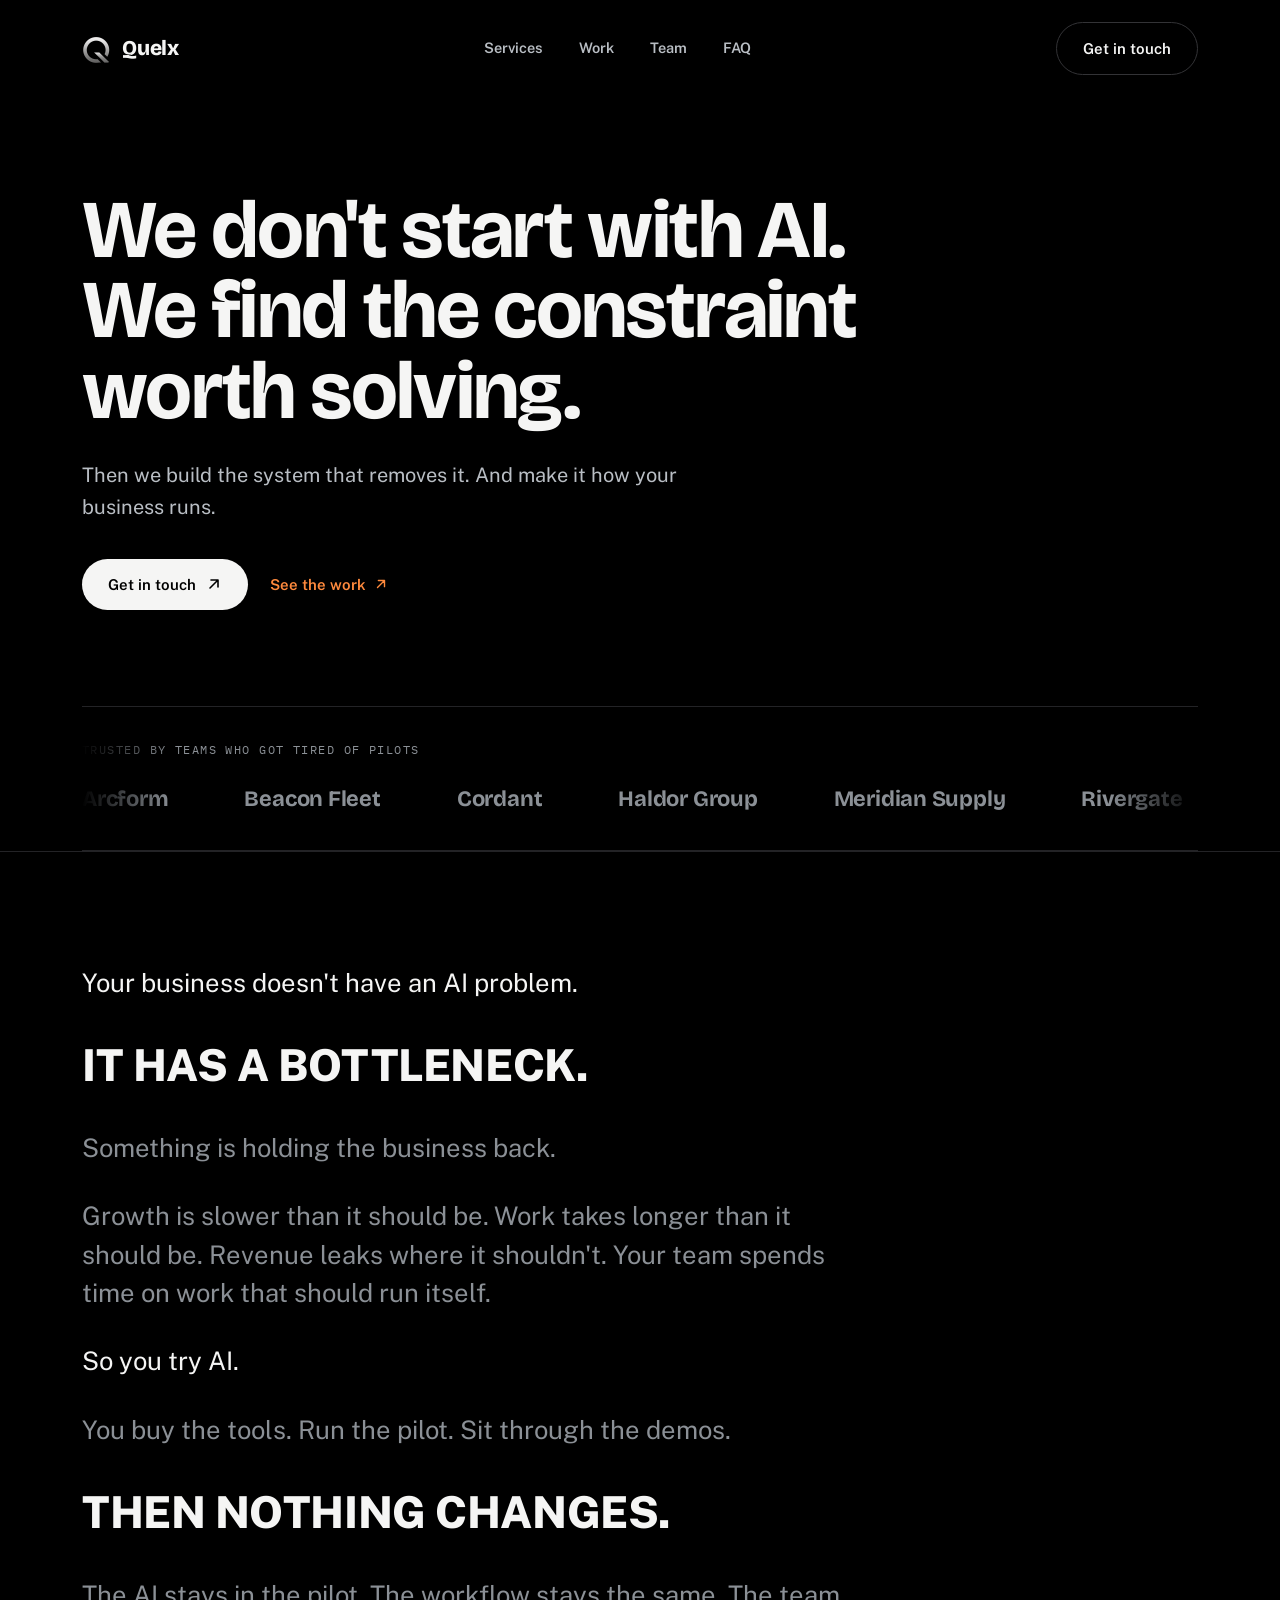
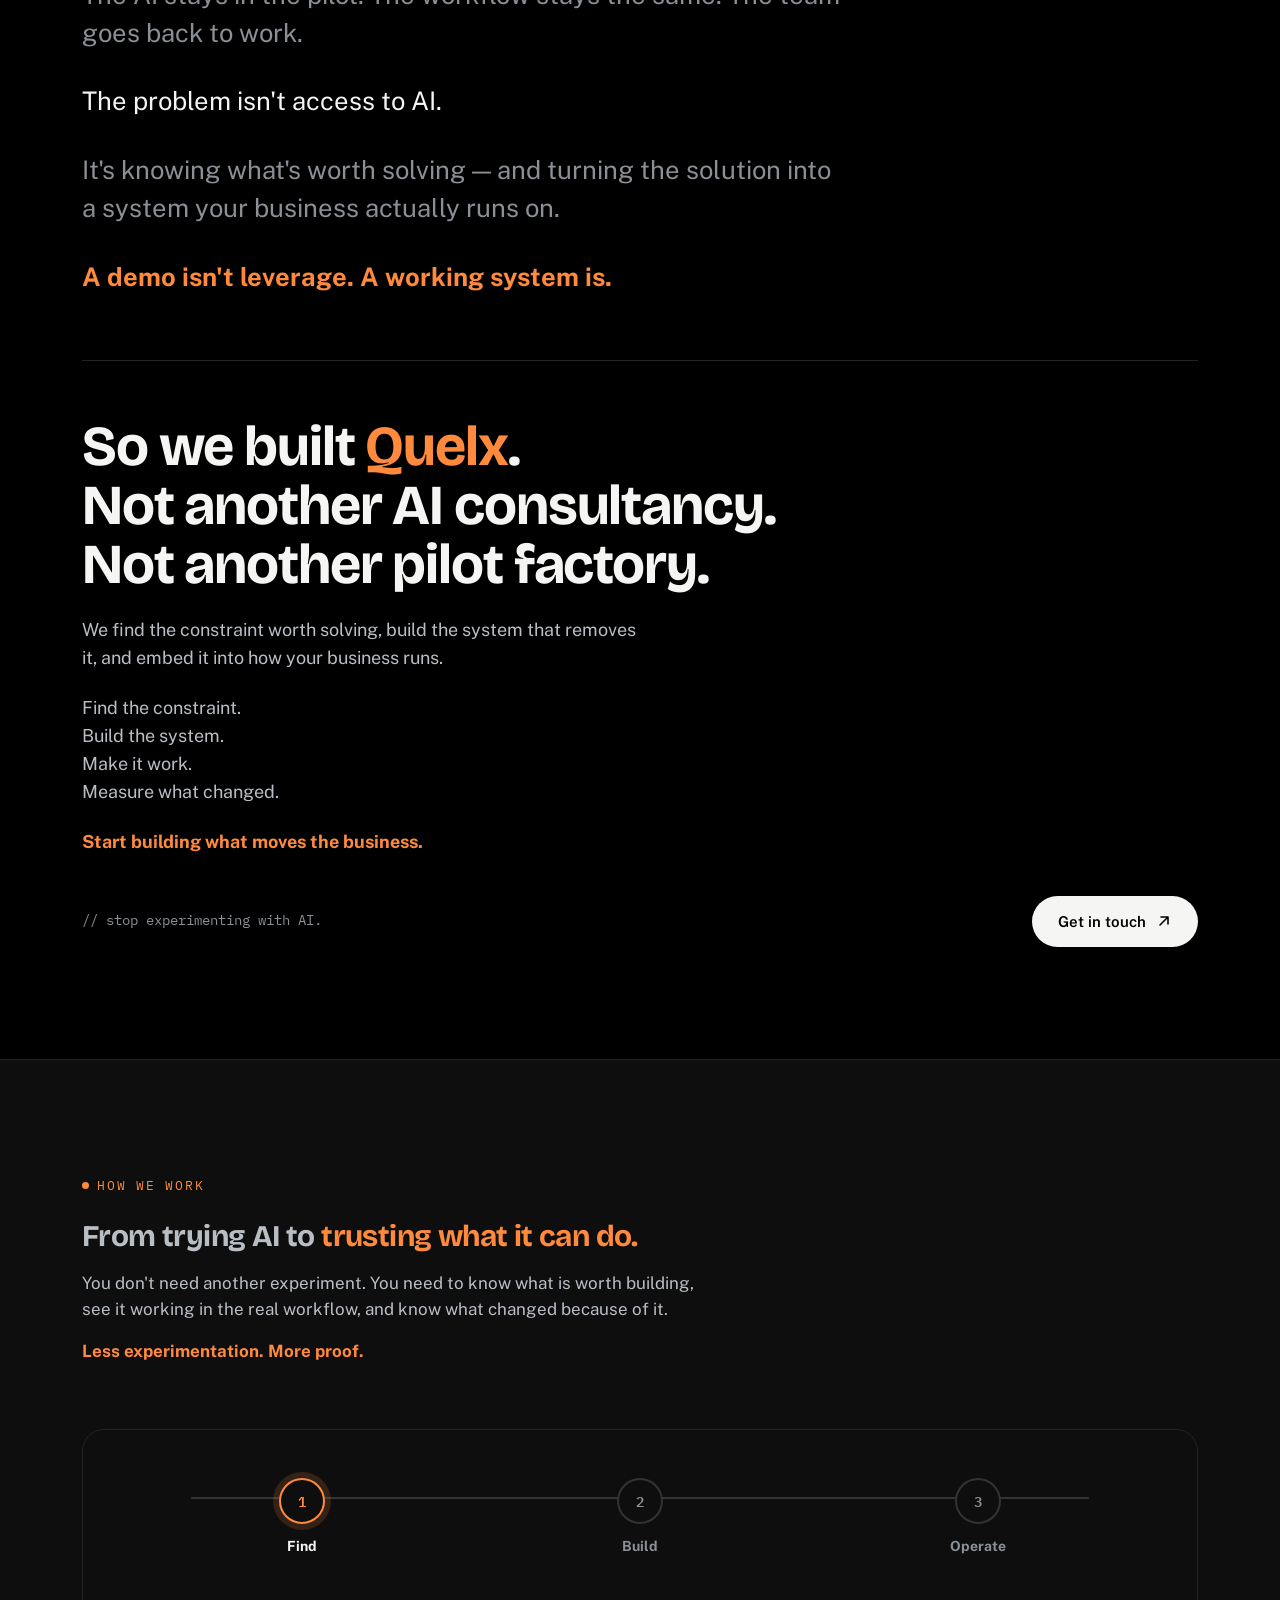
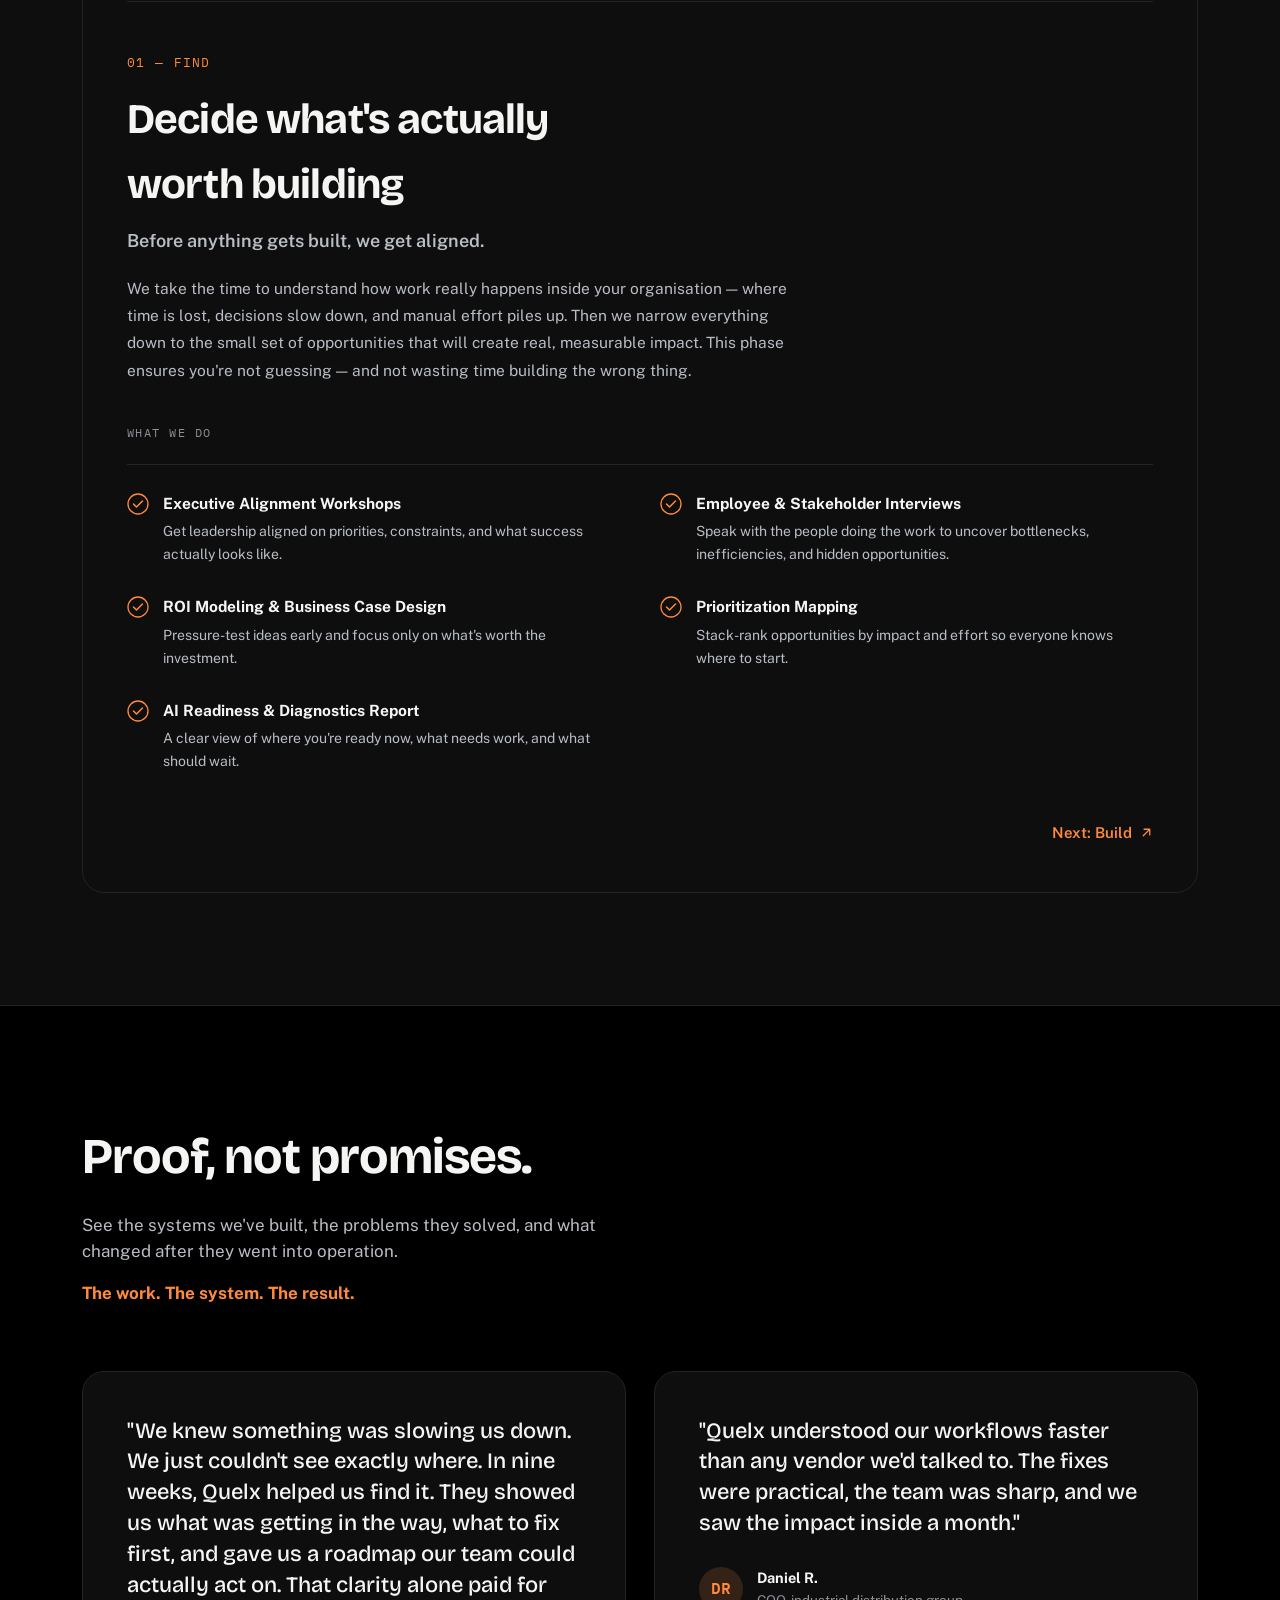
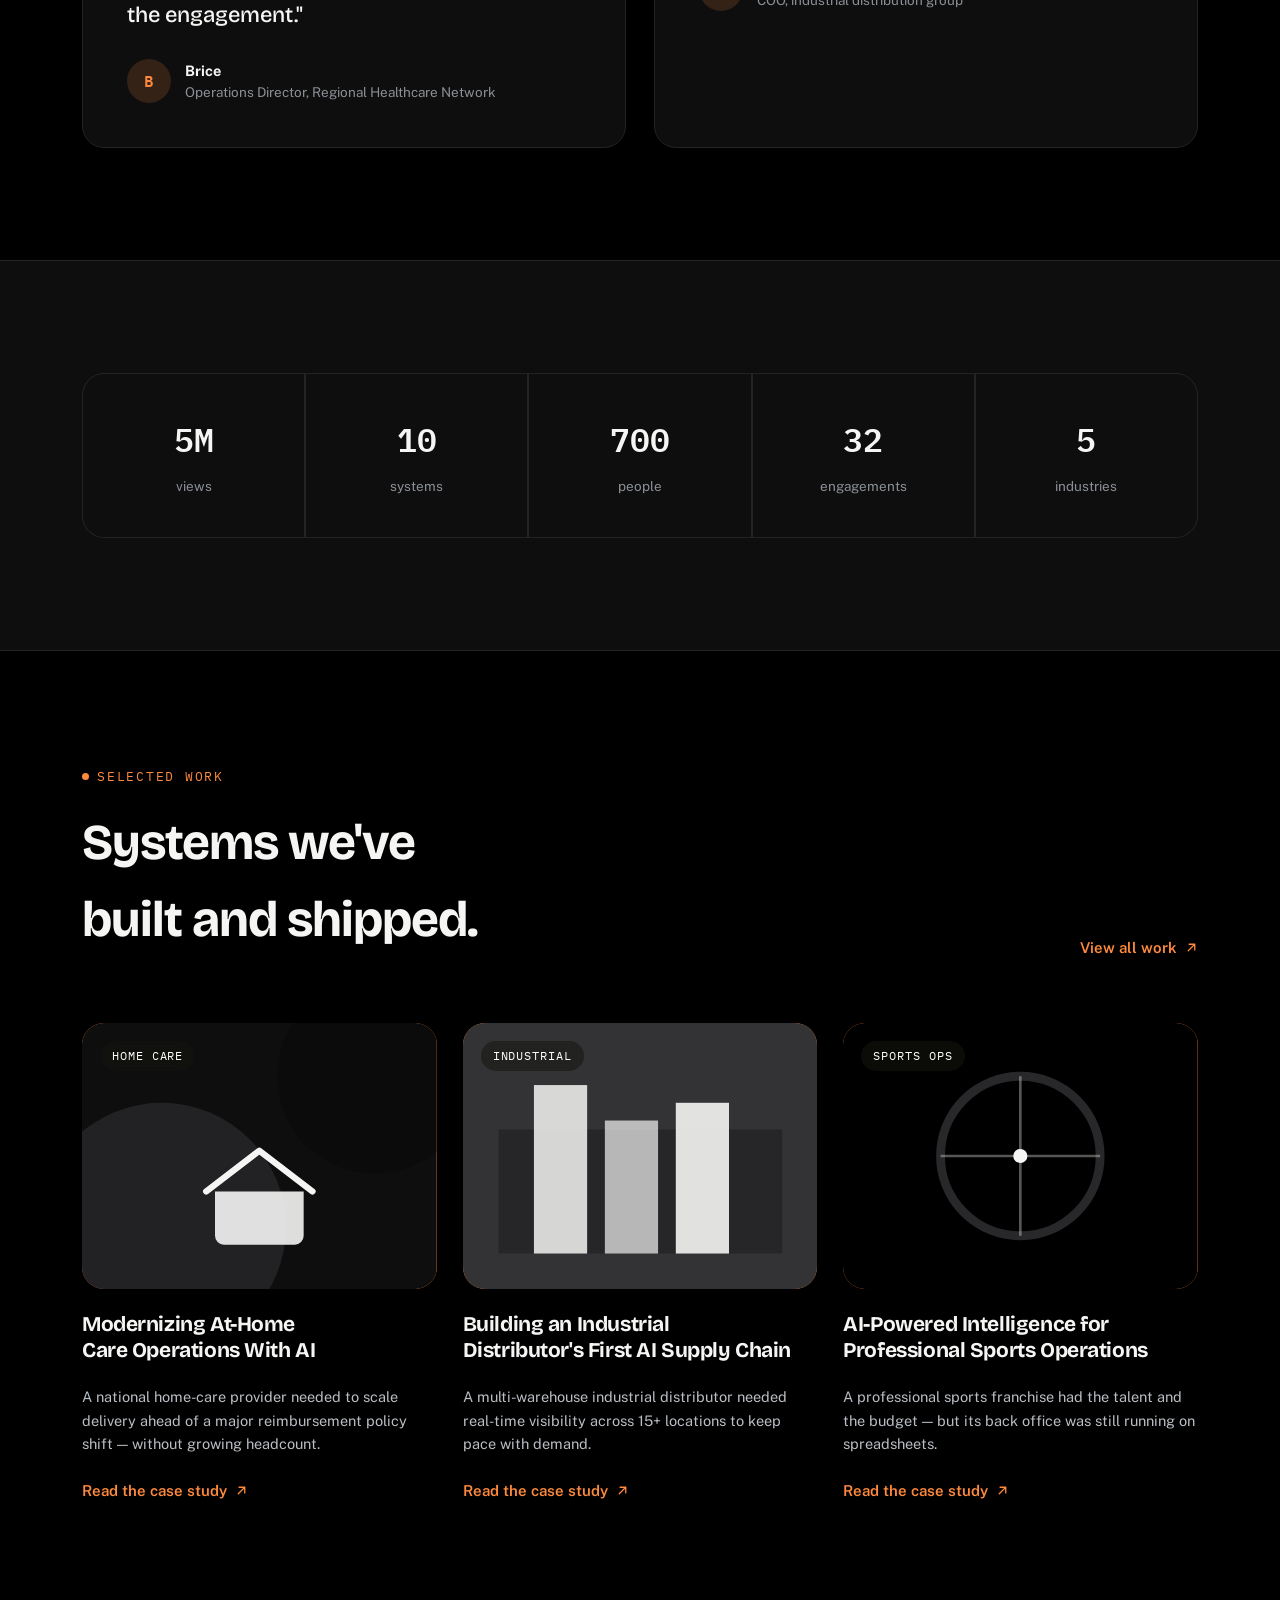
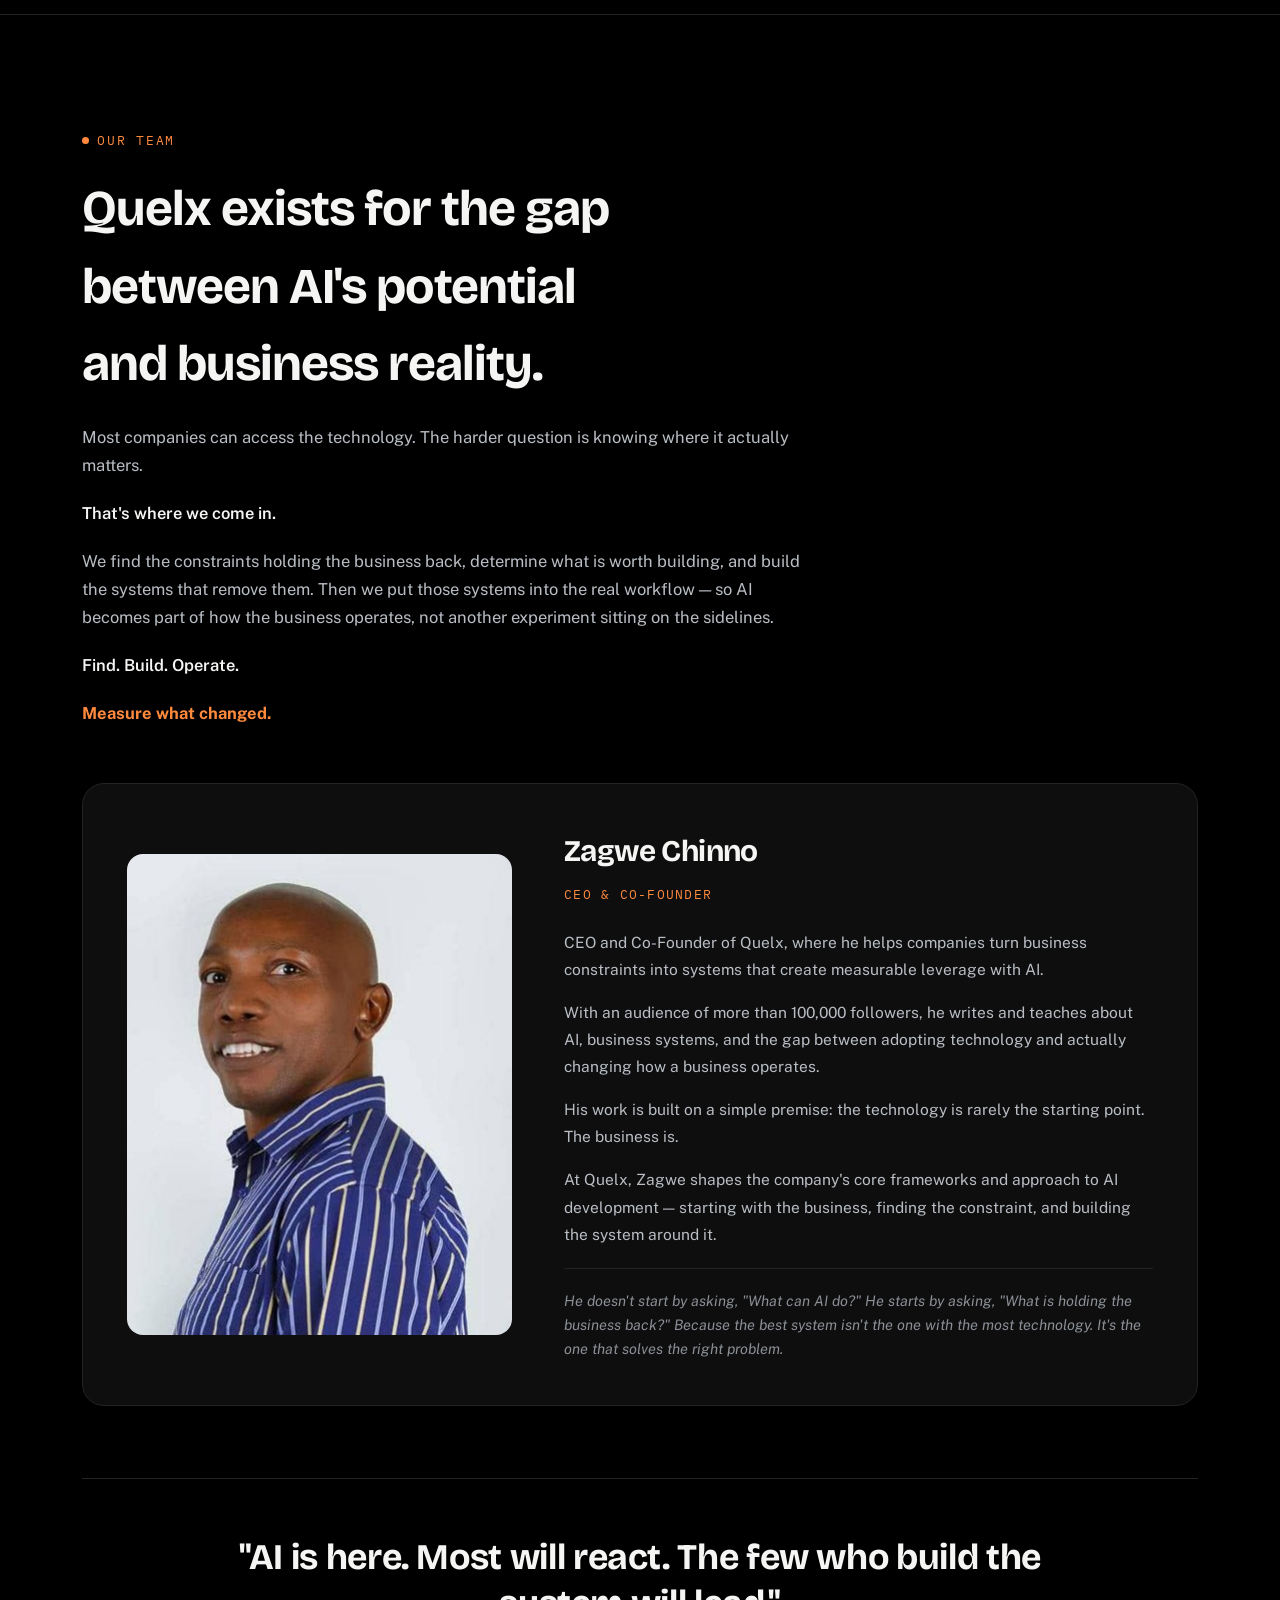
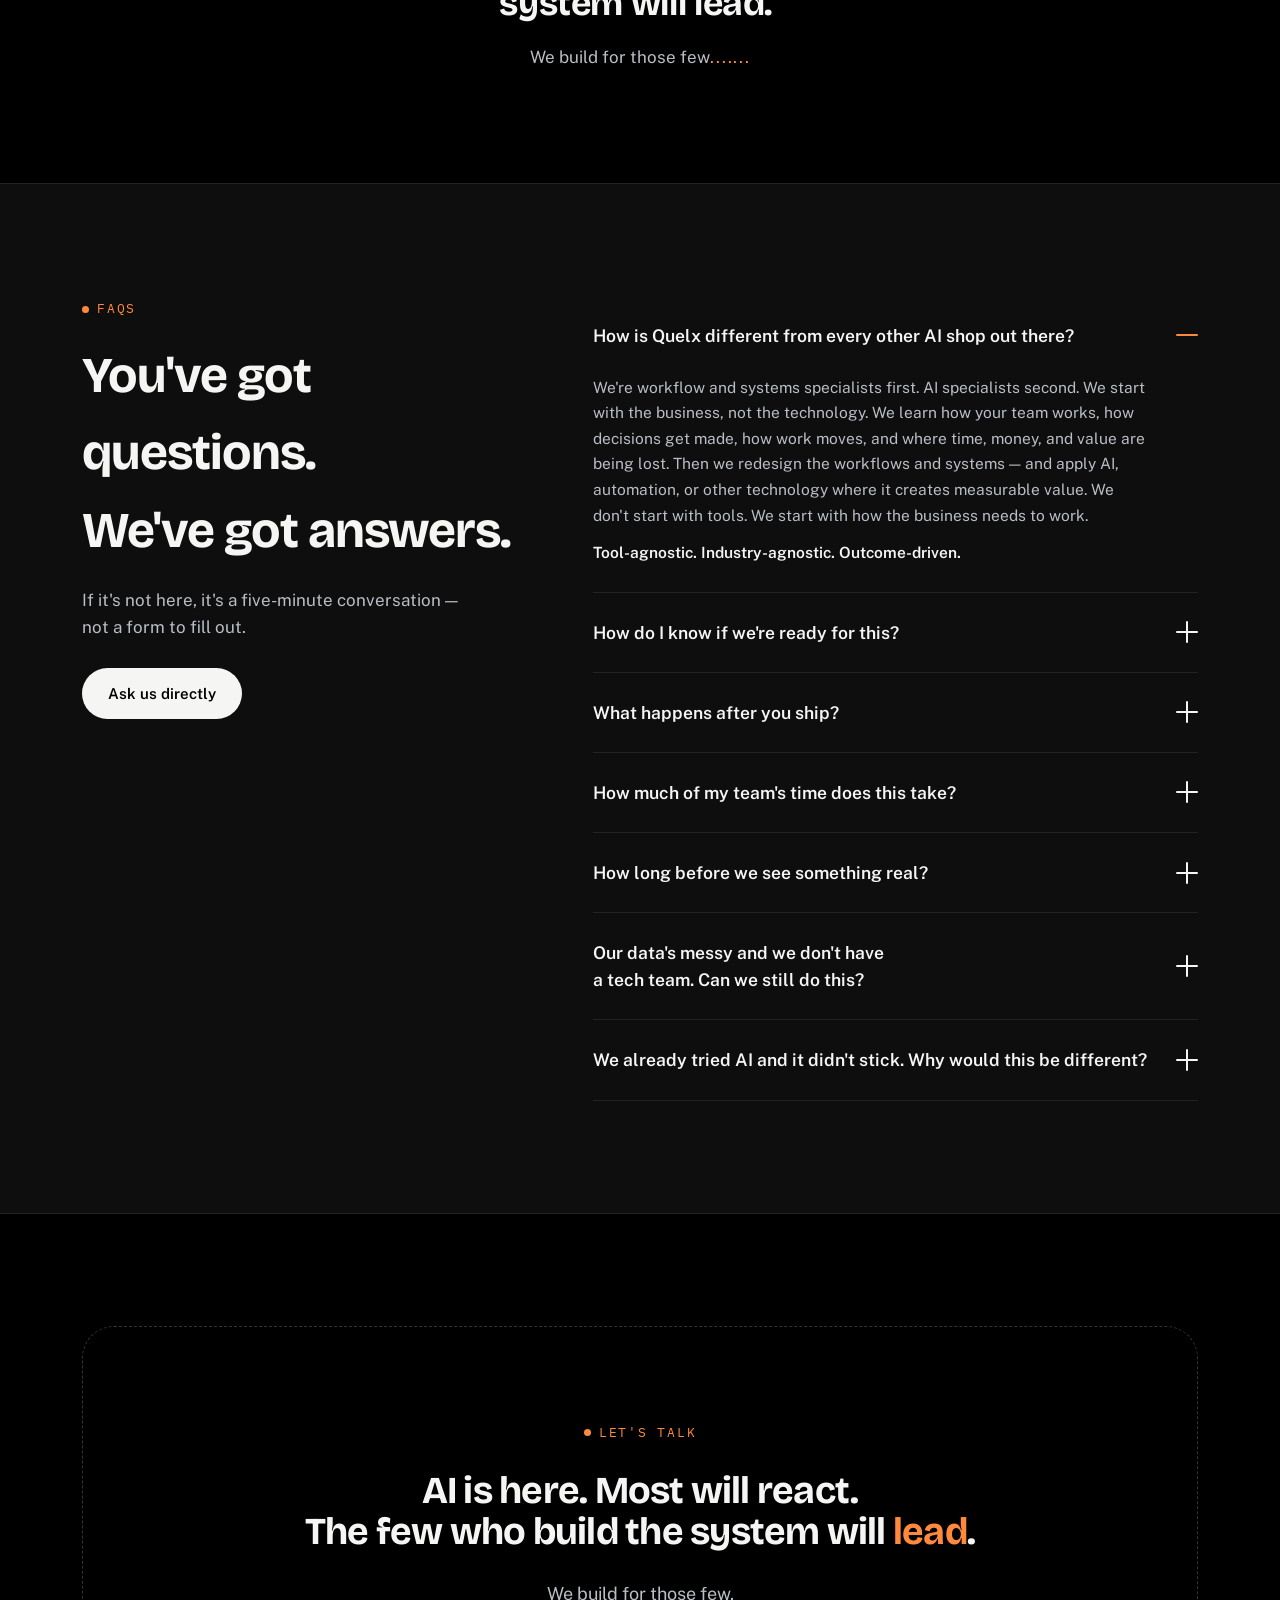
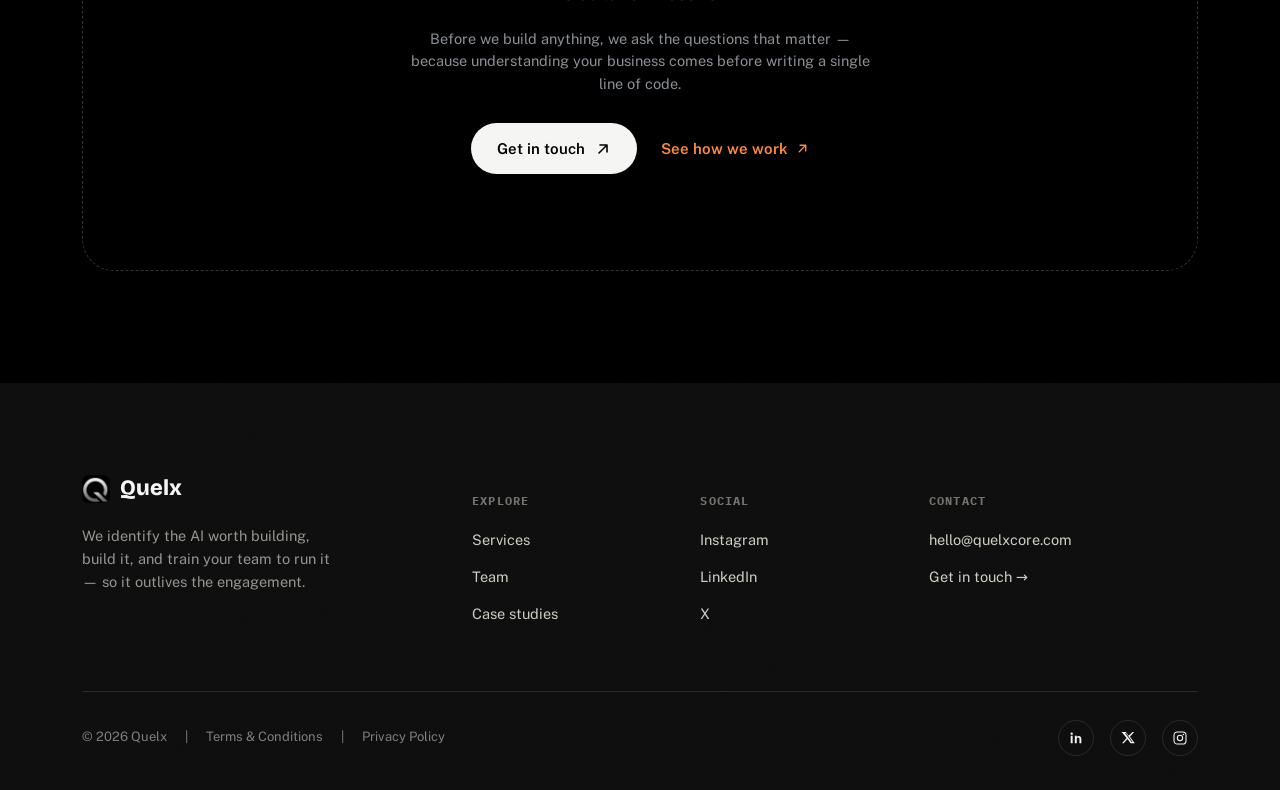
==== index.html @ 3c7b85f0 "Update first testimonial: swap Priya N. for Brice Co-Authored-By: Claude Sonnet 5 <noreply@anthropic" ====
<!doctype html>
<html lang="en">
<head>
<meta charset="utf-8">
<meta name="viewport" content="width=device-width,initial-scale=1">
<title>Quelx — AI systems studio</title>
<meta name="description" content="Quelx finds the AI opportunities worth building inside your business, builds them, and trains your team to run them.">
<meta name="theme-color" content="#000000">
<link rel="canonical" href="https://www.quelxcore.com/">

<meta property="og:type" content="website">
<meta property="og:site_name" content="Quelx">
<meta property="og:title" content="Quelx — AI systems studio">
<meta property="og:description" content="Quelx finds the AI opportunities worth building inside your business, builds them, and trains your team to run them.">
<meta property="og:url" content="https://www.quelxcore.com/">
<meta property="og:image" content="https://www.quelxcore.com/assets/img/quelx-logo.png">

<meta name="twitter:card" content="summary">
<meta name="twitter:title" content="Quelx — AI systems studio">
<meta name="twitter:description" content="Quelx finds the AI opportunities worth building inside your business, builds them, and trains your team to run them.">
<meta name="twitter:image" content="https://www.quelxcore.com/assets/img/quelx-logo.png">

<link rel="icon" type="image/png" href="/assets/favicon.png">
<link rel="preconnect" href="https://fonts.googleapis.com">
<link rel="preconnect" href="https://fonts.gstatic.com" crossorigin>
<link rel="stylesheet" href="/assets/css/site.css">
</head>
<body>

<!-- ============ HEADER ============ -->
<header id="siteHeader">
  <div class="wrap nav">
    <a href="#top" class="brand">
      <img class="brand-mark" src="/assets/img/quelx-logo.png" alt="Quelx logo">
      Quelx
    </a>
    <nav class="nav-links">
      <a href="#process">Services</a>
      <a href="#work">Work</a>
      <a href="#team">Team</a>
      <a href="#faq">FAQ</a>
    </nav>
    <div class="nav-cta">
      <a href="#work-with-us" class="btn btn-ghost">Get in touch</a>
      <button class="hamburger" id="hamburgerBtn" aria-label="Open menu" aria-expanded="false">
        <span></span><span></span><span></span>
      </button>
    </div>
  </div>
</header>

<div class="mobile-menu" id="mobileMenu">
  <a href="#process">Services</a>
  <a href="#work">Work</a>
  <a href="#team">Team</a>
  <a href="#faq">FAQ</a>
  <a href="#work-with-us" style="color:var(--moss)">Get in touch →</a>
</div>

<main id="top">

  <!-- ============ HERO ============ -->
  <section class="hero band" style="border-bottom:1px solid var(--line);">
    <div class="wrap">
      <div class="hero-grid reveal in">
        <h1>We don't start with AI.<br>We find the constraint worth solving.</h1>
        <p class="hero-sub">Then we build the system that removes it. And make it how your business runs.</p>
        <div class="hero-actions">
          <a href="#work-with-us" class="btn btn-primary">
            Get in touch
            <svg width="16" height="16" viewBox="0 0 16 16" fill="none"><path d="M4 12L12 4M12 4H5M12 4V11" stroke="currentColor" stroke-width="1.6" stroke-linecap="round" stroke-linejoin="round"/></svg>
          </a>
          <a href="#work" class="link-arrow">See the work
            <svg width="14" height="14" viewBox="0 0 16 16" fill="none"><path d="M4 12L12 4M12 4H5M12 4V11" stroke="currentColor" stroke-width="1.6" stroke-linecap="round" stroke-linejoin="round"/></svg>
          </a>
        </div>
      </div>

      <div class="marquee-wrap reveal">
        <div class="wrap" style="padding:0;">
          <p class="marquee-label">Trusted by teams who got tired of pilots</p>
        </div>
        <div class="marquee" id="marqueeTrack">
          <span>Arcform</span><span>Beacon Fleet</span><span>Cordant</span><span>Haldor Group</span><span>Meridian Supply</span><span>Rivergate</span>
          <span>Arcform</span><span>Beacon Fleet</span><span>Cordant</span><span>Haldor Group</span><span>Meridian Supply</span><span>Rivergate</span>
        </div>
      </div>
    </div>
  </section>

  <!-- ============ PROBLEM STATEMENT ============ -->
  <section class="band">
    <div class="wrap">
      <div class="stack-lines reveal">
        <p class="strong">Your business doesn't have an AI problem.</p>
        <p class="emphasis">It has a bottleneck.</p>
        <p>Something is holding the business back.</p>
        <p>Growth is slower than it should be. Work takes longer than it should be. Revenue leaks where it shouldn't. Your team spends time on work that should run itself.</p>
        <p class="strong">So you try AI.</p>
        <p>You buy the tools. Run the pilot. Sit through the demos.</p>
        <p class="emphasis">Then nothing changes.</p>
        <p>The AI stays in the pilot. The workflow stays the same. The team goes back to work.</p>
        <p class="strong">The problem isn't access to AI.</p>
        <p>It's knowing what's worth solving — and turning the solution into a system your business actually runs on.</p>
        <p class="punch">A demo isn't leverage. A working system is.</p>
      </div>

      <div class="resolve reveal">
        <h2>So we built <span class="accent">Quelx</span>.<br>Not another AI consultancy.<br>Not another pilot factory.</h2>
        <p>We find the constraint worth solving, build the system that removes it, and embed it into how your business runs.</p>
        <p>Find the constraint.<br>Build the system.<br>Make it work.<br>Measure what changed.</p>
        <p class="punch">Start building what moves the business.</p>
        <div class="resolve-foot">
          <span class="tag mono">// stop experimenting with AI.</span>
          <a href="#work-with-us" class="btn btn-primary">
            Get in touch
            <svg width="16" height="16" viewBox="0 0 16 16" fill="none"><path d="M4 12L12 4M12 4H5M12 4V11" stroke="currentColor" stroke-width="1.6" stroke-linecap="round" stroke-linejoin="round"/></svg>
          </a>
        </div>
      </div>
    </div>
  </section>

  <!-- ============ PROCESS / ROADMAP ============ -->
  <section class="band-alt" id="process">
    <div class="wrap">
      <div class="process-intro reveal">
        <span class="eyebrow">How we work</span>
        <h2 class="kicker">From trying AI to <span class="accent">trusting what it can do.</span></h2>
        <p style="color:var(--ink-soft);font-size:17px;">You don't need another experiment. You need to know what is worth building, see it working in the real workflow, and know what changed because of it.</p>
        <p class="punch">Less experimentation. More proof.</p>
      </div>

      <div class="roadmap reveal" id="roadmap">
        <div class="roadmap-nodes">
          <div class="roadmap-line"><div class="roadmap-line-fill" id="roadmapFill"></div></div>
          <button class="roadmap-node-btn active" data-step="0" aria-label="Step 1: Find">
            <span class="roadmap-circle"><span class="roadmap-num">1</span><svg class="roadmap-check" viewBox="0 0 16 16" fill="none"><path d="M3 8.5l3 3 7-7" stroke="currentColor" stroke-width="1.8" stroke-linecap="round" stroke-linejoin="round"/></svg></span>
            <span class="roadmap-label">Find</span>
          </button>
          <button class="roadmap-node-btn" data-step="1" aria-label="Step 2: Build">
            <span class="roadmap-circle"><span class="roadmap-num">2</span><svg class="roadmap-check" viewBox="0 0 16 16" fill="none"><path d="M3 8.5l3 3 7-7" stroke="currentColor" stroke-width="1.8" stroke-linecap="round" stroke-linejoin="round"/></svg></span>
            <span class="roadmap-label">Build</span>
          </button>
          <button class="roadmap-node-btn" data-step="2" aria-label="Step 3: Operate">
            <span class="roadmap-circle"><span class="roadmap-num">3</span><svg class="roadmap-check" viewBox="0 0 16 16" fill="none"><path d="M3 8.5l3 3 7-7" stroke="currentColor" stroke-width="1.8" stroke-linecap="round" stroke-linejoin="round"/></svg></span>
            <span class="roadmap-label">Operate</span>
          </button>
        </div>

        <div class="step-panels">
          <!-- STEP 1 : IDENTIFY -->
          <div class="step-panel active" data-panel="0">
            <div class="step-head">
              <span class="step-index">01 — Find</span>
              <h3 class="step-title">Decide what's actually worth building</h3>
              <p class="step-tagline">Before anything gets built, we get aligned.</p>
              <p class="step-desc">We take the time to understand how work really happens inside your organisation — where time is lost, decisions slow down, and manual effort piles up. Then we narrow everything down to the small set of opportunities that will create real, measurable impact. This phase ensures you're not guessing — and not wasting time building the wrong thing.</p>
            </div>
            <div class="step-what">What we do</div>
            <div class="step-list">
              <div class="step-list-item">
                <svg class="step-list-icon" viewBox="0 0 22 22" fill="none"><circle cx="11" cy="11" r="10" stroke="currentColor" stroke-width="1.3"/><path d="M6.5 11l3 3 6-6" stroke="currentColor" stroke-width="1.5" stroke-linecap="round" stroke-linejoin="round"/></svg>
                <div><h4>Executive Alignment Workshops</h4><p>Get leadership aligned on priorities, constraints, and what success actually looks like.</p></div>
              </div>
              <div class="step-list-item">
                <svg class="step-list-icon" viewBox="0 0 22 22" fill="none"><circle cx="11" cy="11" r="10" stroke="currentColor" stroke-width="1.3"/><path d="M6.5 11l3 3 6-6" stroke="currentColor" stroke-width="1.5" stroke-linecap="round" stroke-linejoin="round"/></svg>
                <div><h4>Employee &amp; Stakeholder Interviews</h4><p>Speak with the people doing the work to uncover bottlenecks, inefficiencies, and hidden opportunities.</p></div>
              </div>
              <div class="step-list-item">
                <svg class="step-list-icon" viewBox="0 0 22 22" fill="none"><circle cx="11" cy="11" r="10" stroke="currentColor" stroke-width="1.3"/><path d="M6.5 11l3 3 6-6" stroke="currentColor" stroke-width="1.5" stroke-linecap="round" stroke-linejoin="round"/></svg>
                <div><h4>ROI Modeling &amp; Business Case Design</h4><p>Pressure-test ideas early and focus only on what's worth the investment.</p></div>
              </div>
              <div class="step-list-item">
                <svg class="step-list-icon" viewBox="0 0 22 22" fill="none"><circle cx="11" cy="11" r="10" stroke="currentColor" stroke-width="1.3"/><path d="M6.5 11l3 3 6-6" stroke="currentColor" stroke-width="1.5" stroke-linecap="round" stroke-linejoin="round"/></svg>
                <div><h4>Prioritization Mapping</h4><p>Stack-rank opportunities by impact and effort so everyone knows where to start.</p></div>
              </div>
              <div class="step-list-item">
                <svg class="step-list-icon" viewBox="0 0 22 22" fill="none"><circle cx="11" cy="11" r="10" stroke="currentColor" stroke-width="1.3"/><path d="M6.5 11l3 3 6-6" stroke="currentColor" stroke-width="1.5" stroke-linecap="round" stroke-linejoin="round"/></svg>
                <div><h4>AI Readiness &amp; Diagnostics Report</h4><p>A clear view of where you're ready now, what needs work, and what should wait.</p></div>
              </div>
            </div>
            <div class="step-nav">
              <a href="#" class="link-arrow step-next-btn" data-goto="1">Next: Build <svg width="13" height="13" viewBox="0 0 16 16" fill="none"><path d="M4 12L12 4M12 4H5M12 4V11" stroke="currentColor" stroke-width="1.6" stroke-linecap="round" stroke-linejoin="round"/></svg></a>
            </div>
          </div>

          <!-- STEP 2 : DEVELOP -->
          <div class="step-panel" data-panel="1">
            <div class="step-head">
              <span class="step-index">02 — Build</span>
              <h3 class="step-title">Build it right so it works from day one</h3>
              <p class="step-tagline">Once priorities are clear, we move into execution.</p>
              <p class="step-desc">This is where strategy becomes reality. We plan and build AI systems that integrate cleanly into your existing tools and workflows — designed for reliability, security, and real-world use. No fragile demos. No science projects.</p>
            </div>
            <div class="step-what">What we do</div>
            <div class="step-list">
              <div class="step-list-item">
                <svg class="step-list-icon" viewBox="0 0 22 22" fill="none"><circle cx="11" cy="11" r="10" stroke="currentColor" stroke-width="1.3"/><path d="M6.5 11l3 3 6-6" stroke="currentColor" stroke-width="1.5" stroke-linecap="round" stroke-linejoin="round"/></svg>
                <div><h4>Scoping &amp; Technical Architecture</h4><p>Translate priorities into a clear build plan — defining scope, data flows, integrations, and success criteria upfront.</p></div>
              </div>
              <div class="step-list-item">
                <svg class="step-list-icon" viewBox="0 0 22 22" fill="none"><circle cx="11" cy="11" r="10" stroke="currentColor" stroke-width="1.3"/><path d="M6.5 11l3 3 6-6" stroke="currentColor" stroke-width="1.5" stroke-linecap="round" stroke-linejoin="round"/></svg>
                <div><h4>Data &amp; Systems Integration</h4><p>Embed AI into your existing stack so it fits naturally into how work already happens.</p></div>
              </div>
              <div class="step-list-item">
                <svg class="step-list-icon" viewBox="0 0 22 22" fill="none"><circle cx="11" cy="11" r="10" stroke="currentColor" stroke-width="1.3"/><path d="M6.5 11l3 3 6-6" stroke="currentColor" stroke-width="1.5" stroke-linecap="round" stroke-linejoin="round"/></svg>
                <div><h4>Proof of Concept → Production Build</h4><p>Build quickly, test in real workflows, then harden what works into a production-ready system.</p></div>
              </div>
              <div class="step-list-item">
                <svg class="step-list-icon" viewBox="0 0 22 22" fill="none"><circle cx="11" cy="11" r="10" stroke="currentColor" stroke-width="1.3"/><path d="M6.5 11l3 3 6-6" stroke="currentColor" stroke-width="1.5" stroke-linecap="round" stroke-linejoin="round"/></svg>
                <div><h4>Security, Governance &amp; Reliability Design</h4><p>Implement access controls, monitoring, and guardrails so systems are safe, auditable, and dependable.</p></div>
              </div>
              <div class="step-list-item">
                <svg class="step-list-icon" viewBox="0 0 22 22" fill="none"><circle cx="11" cy="11" r="10" stroke="currentColor" stroke-width="1.3"/><path d="M6.5 11l3 3 6-6" stroke="currentColor" stroke-width="1.5" stroke-linecap="round" stroke-linejoin="round"/></svg>
                <div><h4>Performance Tuning &amp; Optimization</h4><p>Improve accuracy, speed, and cost efficiency before anything is rolled out broadly.</p></div>
              </div>
            </div>
            <div class="step-nav">
              <a href="#" class="link-arrow step-next-btn" data-goto="2">Next: Operate <svg width="13" height="13" viewBox="0 0 16 16" fill="none"><path d="M4 12L12 4M12 4H5M12 4V11" stroke="currentColor" stroke-width="1.6" stroke-linecap="round" stroke-linejoin="round"/></svg></a>
            </div>
          </div>

          <!-- STEP 3 : ADOPT -->
          <div class="step-panel" data-panel="2">
            <div class="step-head">
              <span class="step-index">03 — Operate</span>
              <h3 class="step-title">Make AI part of how work actually gets done</h3>
              <p class="step-tagline">Shipping software isn't success. Adoption is.</p>
              <p class="step-desc">In this phase, we work side by side with your teams to ensure new systems are understood, trusted, and used every day. The goal isn't a "handover" — it's ownership.</p>
            </div>
            <div class="step-what">What we do</div>
            <div class="step-list">
              <div class="step-list-item">
                <svg class="step-list-icon" viewBox="0 0 22 22" fill="none"><circle cx="11" cy="11" r="10" stroke="currentColor" stroke-width="1.3"/><path d="M6.5 11l3 3 6-6" stroke="currentColor" stroke-width="1.5" stroke-linecap="round" stroke-linejoin="round"/></svg>
                <div><h4>Pilot Launch &amp; Controlled Rollout</h4><p>Introduce systems intentionally, gather feedback, and refine before scaling.</p></div>
              </div>
              <div class="step-list-item">
                <svg class="step-list-icon" viewBox="0 0 22 22" fill="none"><circle cx="11" cy="11" r="10" stroke="currentColor" stroke-width="1.3"/><path d="M6.5 11l3 3 6-6" stroke="currentColor" stroke-width="1.5" stroke-linecap="round" stroke-linejoin="round"/></svg>
                <div><h4>AI Enablement Sessions</h4><p>Hands-on training so teams know when and how to use what's been built.</p></div>
              </div>
              <div class="step-list-item">
                <svg class="step-list-icon" viewBox="0 0 22 22" fill="none"><circle cx="11" cy="11" r="10" stroke="currentColor" stroke-width="1.3"/><path d="M6.5 11l3 3 6-6" stroke="currentColor" stroke-width="1.5" stroke-linecap="round" stroke-linejoin="round"/></svg>
                <div><h4>Workflow Integration Support</h4><p>Embed AI into existing routines without slowing anyone down.</p></div>
              </div>
              <div class="step-list-item">
                <svg class="step-list-icon" viewBox="0 0 22 22" fill="none"><circle cx="11" cy="11" r="10" stroke="currentColor" stroke-width="1.3"/><path d="M6.5 11l3 3 6-6" stroke="currentColor" stroke-width="1.5" stroke-linecap="round" stroke-linejoin="round"/></svg>
                <div><h4>Performance Tracking &amp; Ongoing Optimization</h4><p>Measure impact, improve continuously, and lock in the gains.</p></div>
              </div>
            </div>
            <div class="step-nav">
              <a href="#work-with-us" class="link-arrow">Ready to start? Get in touch <svg width="13" height="13" viewBox="0 0 16 16" fill="none"><path d="M4 12L12 4M12 4H5M12 4V11" stroke="currentColor" stroke-width="1.6" stroke-linecap="round" stroke-linejoin="round"/></svg></a>
            </div>
          </div>
        </div>
      </div>
    </div>
  </section>

  <!-- ============ TESTIMONIALS ============ -->
  <section class="band">
    <div class="wrap">
      <div class="section-head reveal">
        <div>
          <h2>Proof, not promises.</h2>
          <p style="color:var(--ink-soft);font-size:17px;margin-top:16px;max-width:560px;">See the systems we've built, the problems they solved, and what changed after they went into operation.</p>
          <p class="punch" style="margin-top:16px;">The work. The system. The result.</p>
        </div>
      </div>
      <div class="testi-grid reveal">
        <div class="testi-card">
          <p class="testi-quote">"We knew something was slowing us down. We just couldn't see exactly where. In nine weeks, Quelx helped us find it. They showed us what was getting in the way, what to fix first, and gave us a roadmap our team could actually act on. That clarity alone paid for the engagement."</p>
          <div class="testi-who">
            <span class="testi-avatar">B</span>
            <div>
              <div class="testi-name">Brice</div>
              <div class="testi-role">Operations Director, Regional Healthcare Network</div>
            </div>
          </div>
        </div>
        <div class="testi-card">
          <p class="testi-quote">"Quelx understood our workflows faster than any vendor we'd talked to. The fixes were practical, the team was sharp, and we saw the impact inside a month."</p>
          <div class="testi-who">
            <span class="testi-avatar">DR</span>
            <div>
              <div class="testi-name">Daniel R.</div>
              <div class="testi-role">COO, industrial distribution group</div>
            </div>
          </div>
        </div>
      </div>
    </div>
  </section>

  <!-- ============ STATS ============ -->
  <section class="band-alt">
    <div class="wrap">
      <div class="stats-grid reveal">
        <div class="stat"><div class="stat-num" data-count="5" data-suffix="M">0</div><div class="stat-label">views</div></div>
        <div class="stat"><div class="stat-num" data-count="10" data-suffix="">0</div><div class="stat-label">systems</div></div>
        <div class="stat"><div class="stat-num" data-count="700" data-suffix="">0</div><div class="stat-label">people</div></div>
        <div class="stat"><div class="stat-num" data-count="32" data-suffix="">0</div><div class="stat-label">engagements</div></div>
        <div class="stat"><div class="stat-num" data-count="5" data-suffix="">0</div><div class="stat-label">industries</div></div>
      </div>
    </div>
  </section>

  <!-- ============ CASE STUDIES ============ -->
  <section class="band" id="work">
    <div class="wrap">
      <div class="section-head reveal">
        <div>
          <span class="eyebrow">Selected work</span>
          <h2>Systems we've built and shipped.</h2>
        </div>
        <a href="#" class="link-arrow">View all work <svg width="13" height="13" viewBox="0 0 16 16" fill="none"><path d="M4 12L12 4M12 4H5M12 4V11" stroke="currentColor" stroke-width="1.6" stroke-linecap="round" stroke-linejoin="round"/></svg></a>
      </div>

      <div class="case-grid reveal">
        <a href="/case-studies/modernizing-at-home-care.html" class="case-card">
          <div class="case-media">
            <svg viewBox="0 0 400 300" preserveAspectRatio="xMidYMid slice"><rect width="400" height="300" fill="#0E0E0F"/><g class="zoom"><circle cx="90" cy="230" r="140" fill="#333336" opacity=".55"/><circle cx="330" cy="60" r="110" fill="#000000" opacity=".25"/><path d="M150 190h100v50a10 10 0 0 1-10 10h-80a10 10 0 0 1-10-10z" fill="#F5F5F4" opacity=".9"/><path d="M140 190l60-46 60 46" stroke="#F5F5F4" stroke-width="7" fill="none" stroke-linecap="round" stroke-linejoin="round"/></g></svg>
            <span class="case-tag">Home Care</span>
          </div>
          <h3>Modernizing At-Home Care Operations With AI</h3>
          <p>A national home-care provider needed to scale delivery ahead of a major reimbursement policy shift — without growing headcount.</p>
          <span class="link-arrow">Read the case study <svg width="13" height="13" viewBox="0 0 16 16" fill="none"><path d="M4 12L12 4M12 4H5M12 4V11" stroke="currentColor" stroke-width="1.6" stroke-linecap="round" stroke-linejoin="round"/></svg></span>
        </a>
        <a href="/case-studies/mack-group-ai-supply-chain.html" class="case-card">
          <div class="case-media">
            <svg viewBox="0 0 400 300" preserveAspectRatio="xMidYMid slice"><rect width="400" height="300" fill="#333336"/><g class="zoom"><rect x="40" y="120" width="320" height="140" fill="#000000" opacity=".25"/><rect x="80" y="70" width="60" height="190" fill="#F5F5F4" opacity=".85"/><rect x="160" y="110" width="60" height="150" fill="#F5F5F4" opacity=".7"/><rect x="240" y="90" width="60" height="170" fill="#F5F5F4" opacity=".9"/></g></svg>
            <span class="case-tag">Industrial</span>
          </div>
          <h3>Building an Industrial Distributor's First AI Supply Chain</h3>
          <p>A multi-warehouse industrial distributor needed real-time visibility across 15+ locations to keep pace with demand.</p>
          <span class="link-arrow">Read the case study <svg width="13" height="13" viewBox="0 0 16 16" fill="none"><path d="M4 12L12 4M12 4H5M12 4V11" stroke="currentColor" stroke-width="1.6" stroke-linecap="round" stroke-linejoin="round"/></svg></span>
        </a>
        <a href="/case-studies/pro-sports-ai-intelligence.html" class="case-card">
          <div class="case-media">
            <svg viewBox="0 0 400 300" preserveAspectRatio="xMidYMid slice"><rect width="400" height="300" fill="#000000"/><g class="zoom"><circle cx="200" cy="150" r="90" fill="none" stroke="#333336" stroke-width="10" opacity=".8"/><circle cx="200" cy="150" r="8" fill="#F5F5F4"/><path d="M110 150h180M200 60v180" stroke="#F5F5F4" stroke-width="3" opacity=".35"/></g></svg>
            <span class="case-tag">Sports Ops</span>
          </div>
          <h3>AI-Powered Intelligence for Professional Sports Operations</h3>
          <p>A professional sports franchise had the talent and the budget — but its back office was still running on spreadsheets.</p>
          <span class="link-arrow">Read the case study <svg width="13" height="13" viewBox="0 0 16 16" fill="none"><path d="M4 12L12 4M12 4H5M12 4V11" stroke="currentColor" stroke-width="1.6" stroke-linecap="round" stroke-linejoin="round"/></svg></span>
        </a>
      </div>
    </div>
  </section>

  <!-- ============ TEAM ============ -->
  <section class="band" id="team">
    <div class="wrap">
      <div class="team-intro reveal">
        <span class="eyebrow">Our team</span>
        <h2>Quelx exists for the gap between AI's potential and business reality.</h2>
        <p>Most companies can access the technology. The harder question is knowing where it actually matters.</p>
        <p class="strong">That's where we come in.</p>
        <p>We find the constraints holding the business back, determine what is worth building, and build the systems that remove them. Then we put those systems into the real workflow — so AI becomes part of how the business operates, not another experiment sitting on the sidelines.</p>
        <p class="strong">Find. Build. Operate.</p>
        <p class="punch">Measure what changed.</p>
      </div>

      <div class="team-person reveal">
        <div class="team-photo filled" id="teamPhotoFrame">
          <svg class="team-photo-placeholder" viewBox="0 0 320 400" preserveAspectRatio="xMidYMid slice">
            <rect width="320" height="400" fill="#0E0E0F"/>
            <circle cx="235" cy="80" r="150" fill="#333336" opacity=".5"/>
            <circle cx="160" cy="152" r="68" fill="#F5F5F4" opacity=".92"/>
            <path d="M56 400c0-82 46-142 104-142s104 60 104 142" fill="#F5F5F4" opacity=".92"/>
            <rect width="320" height="400" fill="#000000" opacity=".08"/>
          </svg>
          <img class="team-photo-img" id="teamPhotoImg" alt="Photo of Zagwe Chinno" src="/assets/img/zagwe-chinno.jpg">
          <label class="team-photo-upload" for="teamPhotoInput" tabindex="0" role="button" aria-label="Upload a photo of Zagwe Chinno">
            <svg width="22" height="22" viewBox="0 0 24 24" fill="none"><path d="M12 16V4M12 4l-4.5 4.5M12 4l4.5 4.5" stroke="currentColor" stroke-width="1.7" stroke-linecap="round" stroke-linejoin="round"/><path d="M4 16v2a2 2 0 0 0 2 2h12a2 2 0 0 0 2-2v-2" stroke="currentColor" stroke-width="1.7" stroke-linecap="round" stroke-linejoin="round"/></svg>
            <span id="teamPhotoLabel">Change photo</span>
          </label>
          <input type="file" id="teamPhotoInput" accept="image/*" hidden>
        </div>
        <div class="team-info">
          <h3>Zagwe Chinno</h3>
          <span class="team-role">CEO &amp; Co-Founder</span>
          <p class="team-bio">CEO and Co-Founder of Quelx, where he helps companies turn business constraints into systems that create measurable leverage with AI.</p>
          <p class="team-bio">With an audience of more than 100,000 followers, he writes and teaches about AI, business systems, and the gap between adopting technology and actually changing how a business operates.</p>
          <p class="team-bio">His work is built on a simple premise: the technology is rarely the starting point. The business is.</p>
          <p class="team-bio">At Quelx, Zagwe shapes the company's core frameworks and approach to AI development — starting with the business, finding the constraint, and building the system around it.</p>
          <p class="team-bio-note">He doesn't start by asking, "What can AI do?" He starts by asking, "What is holding the business back?" Because the best system isn't the one with the most technology. It's the one that solves the right problem.</p>
        </div>
      </div>

      <div class="team-quote reveal">
        <p class="team-quote-main">"AI is here. Most will react. The few who build the system will lead."</p>
        <p class="team-quote-sub">We build for those few<span class="dots">.......</span></p>
      </div>
    </div>
  </section>

  <!-- ============ FAQ ============ -->
  <section class="band-alt" id="faq">
    <div class="wrap">
      <div class="faq-layout reveal">
        <div class="faq-intro">
          <span class="eyebrow">FAQs</span>
          <h2>You've got questions.<br>We've got answers.</h2>
          <p>If it's not here, it's a five-minute conversation — not a form to fill out.</p>
          <a href="#work-with-us" class="btn btn-primary" style="margin-top:28px;">Ask us directly</a>
        </div>
        <div class="faq-list" id="faqList">
          <div class="faq-item open">
            <button class="faq-q"><h4>How is Quelx different from every other AI shop out there?</h4><span class="faq-plus"></span></button>
            <div class="faq-a-wrap"><div class="faq-a-inner"><p>We're workflow and systems specialists first. AI specialists second. We start with the business, not the technology. We learn how your team works, how decisions get made, how work moves, and where time, money, and value are being lost. Then we redesign the workflows and systems — and apply AI, automation, or other technology where it creates measurable value. We don't start with tools. We start with how the business needs to work.</p><p class="faq-strong">Tool-agnostic. Industry-agnostic. Outcome-driven.</p></div></div>
          </div>
          <div class="faq-item">
            <button class="faq-q"><h4>How do I know if we're ready for this?</h4><span class="faq-plus"></span></button>
            <div class="faq-a-wrap"><div class="faq-a-inner"><p>You're ready if you've got clear pain points, repetitive work, or data nobody's using. We'll help you sort what's worth automating from what isn't.</p></div></div>
          </div>
          <div class="faq-item">
            <button class="faq-q"><h4>What happens after you ship?</h4><span class="faq-plus"></span></button>
            <div class="faq-a-wrap"><div class="faq-a-inner"><p>We don't hand off and disappear. We train your people, watch how it's actually used, and keep tuning until it runs without us in the room.</p></div></div>
          </div>
          <div class="faq-item">
            <button class="faq-q"><h4>How much of my team's time does this take?</h4><span class="faq-plus"></span></button>
            <div class="faq-a-wrap"><div class="faq-a-inner"><p>You hired us to take things off your plate, not add to it. We keep your team's time narrow and focused — just enough to get it right — then we carry the rest.</p></div></div>
          </div>
          <div class="faq-item">
            <button class="faq-q"><h4>How long before we see something real?</h4><span class="faq-plus"></span></button>
            <div class="faq-a-wrap"><div class="faq-a-inner"><p>Most teams have a working pilot in weeks, not months. We move fast, test early, and only scale what's already proven.</p></div></div>
          </div>
          <div class="faq-item">
            <button class="faq-q"><h4>Our data's messy and we don't have a tech team. Can we still do this?</h4><span class="faq-plus"></span></button>
            <div class="faq-a-wrap"><div class="faq-a-inner"><p>Yes. We design around the systems you already have and carry the technical load ourselves, so your team stays focused on their actual work.</p></div></div>
          </div>
          <div class="faq-item">
            <button class="faq-q"><h4>We already tried AI and it didn't stick. Why would this be different?</h4><span class="faq-plus"></span></button>
            <div class="faq-a-wrap"><div class="faq-a-inner"><p>Most attempts fail because they start with the wrong use case or stop at the prototype. We only build what's worth building, and we stay through adoption — so it actually ships.</p></div></div>
          </div>
        </div>
      </div>
    </div>
  </section>

  <!-- ============ FINAL CTA ============ -->
  <section class="band final-cta" id="contact">
    <div class="wrap">
      <div class="cta-box reveal">
        <span class="eyebrow" style="margin-bottom:0;">Let's talk</span>
        <h2 class="cta-quote">AI is here. Most will react.<br>The few who build the system will <span class="accent">lead</span>.</h2>
        <p>We build for those few.</p>
        <p class="cta-note">Before we build anything, we ask the questions that matter — because understanding your business comes before writing a single line of code.</p>
        <div class="cta-actions">
          <a href="#work-with-us" class="btn btn-primary">
            Get in touch
            <svg width="16" height="16" viewBox="0 0 16 16" fill="none"><path d="M4 12L12 4M12 4H5M12 4V11" stroke="currentColor" stroke-width="1.6" stroke-linecap="round" stroke-linejoin="round"/></svg>
          </a>
          <a href="#process" class="link-arrow">See how we work <svg width="13" height="13" viewBox="0 0 16 16" fill="none"><path d="M4 12L12 4M12 4H5M12 4V11" stroke="currentColor" stroke-width="1.6" stroke-linecap="round" stroke-linejoin="round"/></svg></a>
        </div>
      </div>
    </div>
  </section>
</main>

<!-- ============ TERMS & CONDITIONS PAGE ============ -->
<div class="legal-page" id="termsPage" style="display:none;" aria-hidden="true">
  <header class="legal-header">
    <div class="wrap nav">
      <a href="#top" class="brand" id="termsLogoHome">
        <img class="brand-mark" src="" alt="" id="termsBrandMark">
        Quelx
      </a>
      <a href="#top" class="link-arrow terms-back" id="termsBack">
        <svg width="13" height="13" viewBox="0 0 16 16" fill="none"><path d="M12 4L4 12M4 12H11M4 12V5" stroke="currentColor" stroke-width="1.6" stroke-linecap="round" stroke-linejoin="round"/></svg>
        Back to Quelx
      </a>
    </div>
  </header>

  <div class="wrap legal-wrap">
    <span class="eyebrow">Legal</span>
    <h1 class="legal-title">Terms &amp; Conditions</h1>
    <p class="legal-updated">Last updated August 29, 2026</p>

    <div class="legal-body">
      <section>
        <h3>1. Introduction</h3>
        <p>Welcome to Quelx. These Terms of Service ("Terms") govern your access to and use of our website and services. By accessing or using the service, you agree to be bound by these Terms.</p>
      </section>
      <section>
        <h3>2. Services Provided</h3>
        <p>Quelx provides AI strategy, autonomous agent development, enterprise consulting, business systemization process, and development, and these services are subject to the terms and conditions outlined in this document.</p>
      </section>
      <section>
        <h3>3. Changes to Terms</h3>
        <p>We reserve the right to modify these Terms at any time. We will notify users of any changes by posting the new Terms on this site. Your continued use of the service after such changes constitutes your agreement to the new Terms.</p>
      </section>
      <section>
        <h3>4. Account Registration and Use</h3>
        <p>To access certain features of our service, you may be required to create an account. You agree to provide accurate, current, and complete information during the registration process and to update such information to keep it accurate, current, and complete.</p>
      </section>
      <section>
        <h3>5. Privacy Policy</h3>
        <p>Our Privacy Policy, which describes how we handle personal data, is available on our website and forms part of these Terms.</p>
      </section>
      <section>
        <h3>6. User Conduct</h3>
        <p>You agree to use the service only for lawful purposes and not to use the service for any illegal or unauthorized purpose.</p>
      </section>
      <section>
        <h3>7. Intellectual Property</h3>
        <p>All intellectual property rights in the service and its content are the exclusive property of Quelx or its licensors.</p>
      </section>
      <section>
        <h3>8. Third-Party Services</h3>
        <p>Our service may contain links to third-party websites or services that are not owned or controlled by Quelx. We have no control over, and assume no responsibility for, the content or practices of any third-party websites or services.</p>
      </section>
      <section>
        <h3>9. Termination</h3>
        <p>We may terminate or suspend access to our service immediately, without prior notice or liability, for any reason, including without limitation if you breach the Terms.</p>
      </section>
      <section>
        <h3>10. Governing Law</h3>
        <p>These Terms shall be governed by and construed in accordance with the laws of the United States, without regard to its conflict of law provisions.</p>
      </section>
      <section>
        <h3>11. Changes to Service</h3>
        <p>We reserve the right to withdraw or amend our service, and any service or material we provide via the service, in our sole discretion without notice.</p>
      </section>
      <section>
        <h3>12. Disclaimer and Limitation of Liability</h3>
        <p>The service and its content are provided "as is" without warranty of any kind. In no event will Quelx, nor its directors, employees, partners, agents, suppliers, or affiliates, be liable for any indirect, incidental, special, consequential or punitive damages, including without limitation, loss of profits, data, use, goodwill, or other intangible losses, resulting from your access to or use of or inability to access or use the service.</p>
      </section>
      <section>
        <h3>13. Contact Us</h3>
        <p>For any questions about these Terms, please contact us using the following information:</p>
        <p class="legal-contact">Email address: <a href="mailto:hello@quelxcore.com">hello@quelxcore.com</a><br>Postal address: 800 N King ST, Wilmington, DE 19801, United States</p>
      </section>
    </div>

    <div class="team-quote" style="border-top:1px solid var(--line);">
      <p class="team-quote-main">"AI is here. Most will react. The few who build the system will lead."</p>
      <p class="team-quote-sub">We build for those few.</p>
    </div>
  </div>
</div>

<!-- ============ PRIVACY POLICY PAGE ============ -->
<div class="legal-page" id="privacyPage" style="display:none;" aria-hidden="true">
  <header class="legal-header">
    <div class="wrap nav">
      <a href="#top" class="brand" id="privacyLogoHome">
        <img class="brand-mark" src="" alt="" id="privacyBrandMark">
        Quelx
      </a>
      <a href="#top" class="link-arrow terms-back" id="privacyBack">
        <svg width="13" height="13" viewBox="0 0 16 16" fill="none"><path d="M12 4L4 12M4 12H11M4 12V5" stroke="currentColor" stroke-width="1.6" stroke-linecap="round" stroke-linejoin="round"/></svg>
        Back to Quelx
      </a>
    </div>
  </header>

  <div class="wrap legal-wrap">
    <span class="eyebrow">Legal</span>
    <h1 class="legal-title">Privacy Policy</h1>
    <p class="legal-updated">Last updated August 29, 2026</p>

    <div class="legal-body">
      <section>
        <h3>1. Introduction</h3>
        <p>Welcome to Quelx. Your privacy is paramount to us, and we are committed to protecting your personal data. This privacy policy explains how we handle your personal information in accordance with United States law when you visit our website and informs you of your privacy rights.</p>
      </section>
      <section>
        <h3>2. Important Information and Who We Are</h3>
        <p>Quelx operates in accordance with United States data protection regulations. We are the controller and are responsible for your personal data.</p>
      </section>
      <section>
        <h3>3. The Data We Collect About You</h3>
        <p>The categories of personal data that we collect may include, but are not limited to, Identity Data, Contact Data, Financial Data, Transaction Data, and Technical Data.</p>
      </section>
      <section>
        <h3>4. How Is Your Personal Data Collected?</h3>
        <p>Data is collected through direct interactions with our website and services, as well as through automated technologies that record your interactions with our website.</p>
      </section>
      <section>
        <h3>5. How We Use Your Personal Data</h3>
        <p>We comply with United States data protection laws and use your personal data only where it is lawful to do so. This may include fulfilling contracts, pursuing legitimate interests, or complying with legal obligations.</p>
      </section>
      <section>
        <h3>6. Data Security</h3>
        <p>In compliance with United States law, we have implemented strong security measures to protect your data from unauthorized access, alteration, or disclosure.</p>
      </section>
      <section>
        <h3>7. Data Retention</h3>
        <p>We retain personal data for as long as necessary to fulfill the purposes outlined in this policy, in line with the legal requirements and regulations of the United States.</p>
      </section>
      <section>
        <h3>8. Your Legal Rights</h3>
        <p>You have specific rights regarding your personal data under United States law, including the right to access, correct, or request the deletion of your personal data.</p>
      </section>
      <section>
        <h3>9. International Transfers</h3>
        <p>We comply with United States regulations regarding the international transfer of personal data, ensuring that your data is protected in accordance with United States law when transferred across borders.</p>
      </section>
      <section>
        <h3>10. Third-Party Links</h3>
        <p>Our website may link to external sites that are not operated by us. We have no control over and assume no responsibility for the content or privacy practices of any third-party sites.</p>
      </section>
      <section>
        <h3>11. Contact Details</h3>
        <p>If you have any questions about this privacy policy or our privacy practices, please contact us in the following ways:</p>
        <p class="legal-contact">Email address: <a href="mailto:hello@quelxcore.com">hello@quelxcore.com</a><br>Postal address: 800 N King ST, Wilmington, DE 19801, United States</p>
      </section>
      <section>
        <h3>12. Changes to the Privacy Policy</h3>
        <p>We reserve the right to update this policy at any time. Changes will be posted on this page with an updated revision date.</p>
      </section>
    </div>

    <div class="team-quote" style="border-top:1px solid var(--line);">
      <p class="team-quote-main">"AI is here. Most will react. The few who build the system will lead."</p>
      <p class="team-quote-sub">We build for those few.</p>
    </div>
  </div>
</div>

<!-- ============ WORK WITH US PAGE ============ -->
<div class="legal-page" id="workWithUsPage" style="display:none;" aria-hidden="true">
  <header class="legal-header">
    <div class="wrap nav">
      <a href="#top" class="brand" id="workLogoHome">
        <img class="brand-mark" src="" alt="" id="workBrandMark">
        Quelx
      </a>
      <a href="#top" class="link-arrow terms-back" id="workBack">
        <svg width="13" height="13" viewBox="0 0 16 16" fill="none"><path d="M12 4L4 12M4 12H11M4 12V5" stroke="currentColor" stroke-width="1.6" stroke-linecap="round" stroke-linejoin="round"/></svg>
        Back to Quelx
      </a>
    </div>
  </header>

  <div class="wrap work-page-wrap">
    <div class="work-hero">
      <span class="eyebrow">Work with us</span>
      <h1>Ready to transform your business with AI?</h1>
      <p>We help companies unlock real operational efficiency by identifying where AI and software can drive measurable impact — then building and implementing those solutions end-to-end. If you're looking for a partner who can cut through the noise and deliver AI that actually moves the needle, let's talk.</p>

      <div class="work-info">
        <div class="work-info-item">
          <svg width="18" height="18" viewBox="0 0 24 24" fill="none"><path d="M12 21s7-6.5 7-11.5A7 7 0 0 0 5 9.5C5 14.5 12 21 12 21Z" stroke="currentColor" stroke-width="1.5" stroke-linejoin="round"/><circle cx="12" cy="9.5" r="2.5" stroke="currentColor" stroke-width="1.5"/></svg>
          <div><strong>Location</strong>Wilmington, Delaware</div>
        </div>
        <div class="work-info-item">
          <svg width="18" height="18" viewBox="0 0 24 24" fill="none"><rect x="3" y="5" width="18" height="14" rx="2" stroke="currentColor" stroke-width="1.5"/><path d="M3 6.5l9 6.5 9-6.5" stroke="currentColor" stroke-width="1.5" stroke-linecap="round" stroke-linejoin="round"/></svg>
          <div><strong>Email</strong><a href="mailto:hello@quelxcore.com" style="color:var(--ink-soft);">hello@quelxcore.com</a></div>
        </div>
        <div class="work-info-item">
          <svg width="18" height="18" viewBox="0 0 24 24" fill="none"><circle cx="12" cy="12" r="9" stroke="currentColor" stroke-width="1.5"/><path d="M3 12h18M12 3c2.5 2.5 3.8 5.8 3.8 9s-1.3 6.5-3.8 9c-2.5-2.5-3.8-5.8-3.8-9s1.3-6.5 3.8-9Z" stroke="currentColor" stroke-width="1.5"/></svg>
          <div><strong>Service area</strong>Clients across the US, UK &amp; EU</div>
        </div>
      </div>
    </div>

    <form class="work-form" id="workForm" novalidate>
      <div class="form-row">
        <div class="form-field">
          <label for="wfFirstName">First Name <span class="req">*</span></label>
          <input type="text" id="wfFirstName" name="firstName" required>
        </div>
        <div class="form-field">
          <label for="wfLastName">Last Name <span class="req">*</span></label>
          <input type="text" id="wfLastName" name="lastName" required>
        </div>
      </div>

      <div class="form-field">
        <label for="wfEmail">Work Email <span class="req">*</span></label>
        <input type="email" id="wfEmail" name="email" required>
      </div>

      <div class="form-row">
        <div class="form-field">
          <label for="wfCompany">Company <span class="req">*</span></label>
          <input type="text" id="wfCompany" name="company" required>
        </div>
        <div class="form-field">
          <label for="wfWebsite">Company Website <span class="req">*</span></label>
          <input type="text" id="wfWebsite" name="website" placeholder="yourcompany.com" required>
        </div>
      </div>

      <div class="form-field">
        <label for="wfRole">Your Role <span class="req">*</span></label>
        <select id="wfRole" name="role" required>
          <option value="" disabled selected>Select one</option>
          <option>CEO/Founder</option>
          <option>COO/Head of Operations</option>
          <option>CFO/Finance Lead</option>
          <option>CIO/CTO/Head of Data</option>
          <option>VP/Director</option>
          <option>Other</option>
        </select>
      </div>

      <div class="form-row">
        <div class="form-field">
          <label for="wfSize">Company Size <span class="req">*</span></label>
          <select id="wfSize" name="companySize" required>
            <option value="" disabled selected>Select one</option>
            <option>1–50</option>
            <option>50–100</option>
            <option>100–500</option>
            <option>500+ employees</option>
          </select>
        </div>
        <div class="form-field">
          <label for="wfBudget">Budget Range <span class="req">*</span></label>
          <select id="wfBudget" name="budget" required>
            <option value="" disabled selected>Select one</option>
            <option>$15K–$50K</option>
            <option>$50K–$150K</option>
            <option>$150K–$500K</option>
            <option>Not sure yet</option>
          </select>
        </div>
      </div>

      <div class="form-field">
        <label for="wfProject">Tell Us About Your Project</label>
        <textarea id="wfProject" name="project" placeholder="What are you hoping to solve or build?"></textarea>
      </div>

      <div class="form-submit-row">
        <button type="submit" class="btn btn-primary">
          Submit Inquiry
          <svg width="16" height="16" viewBox="0 0 16 16" fill="none"><path d="M4 12L12 4M12 4H5M12 4V11" stroke="currentColor" stroke-width="1.6" stroke-linecap="round" stroke-linejoin="round"/></svg>
        </button>
        <span class="form-note">Submitting opens an email to hello@quelxcore.com with your answers.</span>
      </div>

      <div class="form-success" id="workFormSuccess">Thanks — your email client should now be open with your inquiry ready to send to hello@quelxcore.com.</div>
    </form>
  </div>
</div>

<!-- ============ FOOTER ============ -->
<footer>
  <svg class="footer-noise" width="100%" height="100%" xmlns="http://www.w3.org/2000/svg">
    <filter id="grain"><feTurbulence type="fractalNoise" baseFrequency="0.85" numOctaves="2" stitchTiles="stitch"/><feColorMatrix type="saturate" values="0"/></filter>
    <rect width="100%" height="100%" filter="url(#grain)" opacity="0.06"/>
  </svg>
  <div class="wrap">
    <div class="footer-top">
      <div>
        <a href="#top" class="footer-brand">
          <img class="footer-mark" src="/assets/img/quelx-logo.png" alt="Quelx logo">
          Quelx
        </a>
        <p class="footer-tag">We identify the AI worth building, build it, and train your team to run it — so it outlives the engagement.</p>
      </div>
      <div class="footer-col">
        <h5>Explore</h5>
        <ul>
          <li><a href="#process">Services</a></li>
          <li><a href="#team">Team</a></li>
          <li><a href="#work">Case studies</a></li>
        </ul>
      </div>
      <div class="footer-col">
        <h5>Social</h5>
        <ul>
          <li><a href="#">Instagram</a></li>
          <li><a href="#">LinkedIn</a></li>
          <li><a href="#">X</a></li>
        </ul>
      </div>
      <div class="footer-col">
        <h5>Contact</h5>
        <ul>
          <li><a href="mailto:hello@quelxcore.com">hello@quelxcore.com</a></li>
          <li><a href="#work-with-us">Get in touch →</a></li>
        </ul>
      </div>
    </div>
    <div class="footer-bottom">
      <div class="footer-legal">
        <span>© 2026 Quelx</span>
        <span>|</span>
        <a href="#terms" id="termsLink">Terms &amp; Conditions</a>
        <span>|</span>
        <a href="#privacy" id="privacyLink">Privacy Policy</a>
      </div>
      <div class="footer-social">
        <a href="#" aria-label="LinkedIn"><svg width="16" height="16" viewBox="0 0 24 24" fill="none"><path d="M6.94 8.5H4.06V20H6.94V8.5ZM5.5 7.25A1.75 1.75 0 1 0 5.5 3.75a1.75 1.75 0 0 0 0 3.5ZM20 20v-6.4c0-3.1-1.65-4.55-3.85-4.55-1.78 0-2.57 1-3.02 1.68V8.5H10.25c.04.85 0 11.5 0 11.5h2.88v-6.43c0-.34.03-.68.13-.93.28-.68.9-1.4 1.96-1.4 1.38 0 1.93 1.05 1.93 2.6V20H20Z" fill="currentColor"/></svg></a>
        <a href="#" aria-label="X"><svg width="15" height="15" viewBox="0 0 24 24" fill="none"><path d="M18.3 3H21l-6.7 7.7L22 21h-6.6l-5.1-6.6L4.4 21H1.7l7.2-8.2L1 3h6.7l4.6 6.1L18.3 3Zm-1.15 16h1.5L7.9 4.9h-1.6L17.15 19Z" fill="currentColor"/></svg></a>
        <a href="#" aria-label="Instagram"><svg width="16" height="16" viewBox="0 0 24 24" fill="none"><rect x="3" y="3" width="18" height="18" rx="5" stroke="currentColor" stroke-width="1.6"/><circle cx="12" cy="12" r="4" stroke="currentColor" stroke-width="1.6"/><circle cx="17.2" cy="6.8" r="1.1" fill="currentColor"/></svg></a>
      </div>
    </div>
  </div>
</footer>

<script src="/assets/js/site.js" defer></script>
<script src="/assets/js/home.js" defer></script>

</body>
</html>
---- assets/css/site.css ----
@import url('https://fonts.googleapis.com/css2?family=Bricolage+Grotesque:opsz,wght@12..96,400..800&family=Public+Sans:wght@400;500;600;700&family=IBM+Plex+Mono:wght@400;500;600&display=swap');

  :root{
    --bone:#000000;
    --paper:#0E0E0F;
    --ink:#F5F5F4;
    --ink-soft:#B9BEC4;
    --ink-faint:#8B9096;
    --moss:#FF8A3D;
    --moss-bright:#FFA563;
    --moss-tint: rgba(255,138,61,.16);
    --line:#232326;
    --line-strong:#333336;
    --shadow: 0 1px 2px rgba(0,0,0,.5);
    --shadow-lift: 0 20px 40px -18px rgba(0,0,0,.6);
    --footer-bg:#0E0E0F;
    --footer-ink:#F5F5F4;
    --footer-line: rgba(245,245,244,.12);
    --radius-card: 22px;
    --radius-pill: 999px;
    --maxw: 1180px;
    color-scheme: dark;
  }

  *,*::before,*::after{ box-sizing:border-box; }
  html{ scroll-behavior:smooth; }
  #process, #work, #team, #faq, #contact{ scroll-margin-top:96px; }
  body{
    margin:0;
    background:var(--bone);
    color:var(--ink);
    font-family:'Public Sans', ui-sans-serif, system-ui, -apple-system, sans-serif;
    font-size:16px;
    line-height:1.55;
    -webkit-font-smoothing:antialiased;
  }
  img{max-width:100%;display:block;}
  a{color:inherit;text-decoration:none;}
  h1,h2,h3,h4{
    font-family:'Bricolage Grotesque', ui-sans-serif, system-ui, sans-serif;
    margin:0;
    font-weight:700;
    letter-spacing:-0.02em;
    text-wrap:balance;
  }
  p{margin:0;}
  ul{margin:0;padding:0;list-style:none;}
  button{font:inherit;color:inherit;background:none;border:none;cursor:pointer;}
  .mono{font-family:'IBM Plex Mono', ui-monospace, monospace;}
  :focus-visible{outline:2px solid var(--moss-bright); outline-offset:3px;}

  .wrap{ max-width:var(--maxw); margin:0 auto; padding:0 32px; }
  .band{ position:relative; }
  .band-alt{ background:var(--paper); }
  section{ padding:112px 0; border-bottom:1px solid var(--line); }
  .eyebrow{
    font-family:'IBM Plex Mono', monospace;
    font-size:12.5px;
    letter-spacing:.14em;
    text-transform:uppercase;
    color:var(--moss);
    display:inline-flex;
    align-items:center;
    gap:8px;
    margin-bottom:18px;
  }
  .eyebrow::before{
    content:"";
    width:7px;height:7px;border-radius:50%;
    background:var(--moss);
    display:inline-block;
  }

  /* ---------- Buttons ---------- */
  .btn{
    display:inline-flex; align-items:center; gap:10px;
    padding:14px 26px;
    border-radius:var(--radius-pill);
    font-weight:600; font-size:15px;
    transition:transform .35s cubic-bezier(.22,1,.36,1), background .25s ease, color .25s ease, box-shadow .25s ease;
    white-space:nowrap;
  }
  .btn-primary{ background:var(--ink); color:var(--bone); }
  .btn-primary:hover{ background:var(--moss); color:#fff; transform:translateY(-2px); box-shadow:var(--shadow-lift); }
  .btn-primary svg{ transition:transform .3s ease; }
  .btn-primary:hover svg{ transform:translate(3px,-3px); }
  .btn-ghost{
    border:1px solid var(--line-strong); color:var(--ink);
  }
  .btn-ghost:hover{ border-color:var(--moss); color:var(--moss); }
  .link-arrow{
    display:inline-flex; align-items:center; gap:8px;
    font-weight:600; color:var(--moss); font-size:15px;
    position:relative;
  }
  .link-arrow svg{ transition:transform .3s cubic-bezier(.22,1,.36,1); }
  .link-arrow:hover svg{ transform:translate(4px,-4px); }
  .link-arrow::after{
    content:""; position:absolute; left:0; right:0; bottom:-3px; height:1px;
    background:var(--moss); transform:scaleX(0); transform-origin:right;
    transition:transform .3s ease;
  }
  .link-arrow:hover::after{ transform:scaleX(1); transform-origin:left; }

  /* ---------- Header ---------- */
  header{
    position:fixed; top:0; left:0; right:0; z-index:100;
    padding:22px 0;
    transition:padding .3s ease, background .3s ease, box-shadow .3s ease, border-color .3s ease;
    border-bottom:1px solid transparent;
  }
  header.scrolled{
    padding:14px 0;
    background:color-mix(in srgb, var(--bone) 88%, transparent);
    backdrop-filter:blur(14px) saturate(140%);
    border-bottom:1px solid var(--line);
    box-shadow:var(--shadow);
  }
  .nav{ display:flex; align-items:center; justify-content:space-between; gap:24px; }
  .brand{ display:flex; align-items:center; gap:10px; font-family:'Bricolage Grotesque',sans-serif; font-weight:800; font-size:21px; letter-spacing:-0.01em; }
  .brand-mark{ width:30px; height:30px; flex:none; object-fit:cover; border-radius:8px; background:#0C0D08; }
  .nav-links{ display:flex; align-items:center; gap:36px; }
  .nav-links a{ font-size:14.5px; font-weight:600; color:var(--ink-soft); transition:color .2s ease; position:relative; }
  .nav-links a:hover{ color:var(--ink); }
  .nav-cta{ display:flex; align-items:center; gap:18px; }
  .hamburger{ display:none; flex-direction:column; gap:5px; padding:8px; }
  .hamburger span{ width:22px; height:2px; background:var(--ink); border-radius:2px; transition:transform .3s ease, opacity .3s ease; }

  .mobile-menu{
    position:fixed; inset:0; background:var(--bone); z-index:99;
    display:flex; flex-direction:column; justify-content:center; gap:28px; padding:32px;
    transform:translateY(-100%); transition:transform .45s cubic-bezier(.65,0,.35,1);
  }
  .mobile-menu.open{ transform:translateY(0); }
  .mobile-menu a{ font-family:'Bricolage Grotesque',sans-serif; font-size:34px; font-weight:700; }

  /* ---------- Reveal ---------- */
  .reveal{ opacity:0; transform:translateY(26px); transition:opacity .8s cubic-bezier(.22,1,.36,1), transform .8s cubic-bezier(.22,1,.36,1); }
  .reveal.in{ opacity:1; transform:translateY(0); }

  /* ---------- Hero ---------- */
  .hero{
    padding:190px 0 0;
    border-bottom:none;
    position:relative;
    overflow:hidden;
  }
  .hero-grid{ display:grid; gap:28px; max-width:900px; }
  .hero h1{ font-size:clamp(40px,6.4vw,84px); line-height:0.98; }
  .hero h1 em{ font-style:normal; color:var(--moss); }
  .hero-sub{ font-size:clamp(17px,1.6vw,20px); color:var(--ink-soft); max-width:600px; line-height:1.6; }
  .hero-actions{ display:flex; align-items:center; gap:22px; margin-top:8px; flex-wrap:wrap; }

  .marquee-wrap{
    margin-top:96px; padding:34px 0; border-top:1px solid var(--line); border-bottom:1px solid var(--line);
    overflow:hidden; position:relative;
  }
  .marquee-wrap::before, .marquee-wrap::after{
    content:""; position:absolute; top:0; bottom:0; width:90px; z-index:2; pointer-events:none;
  }
  .marquee-wrap::before{ left:0; background:linear-gradient(90deg, var(--bone), transparent); }
  .marquee-wrap::after{ right:0; background:linear-gradient(270deg, var(--bone), transparent); }
  .marquee-label{ font-family:'IBM Plex Mono',monospace; font-size:12px; letter-spacing:.12em; text-transform:uppercase; color:var(--ink-faint); margin-bottom:22px; }
  .marquee{ display:flex; gap:76px; width:max-content; animation:scroll 32s linear infinite; }
  .marquee-wrap:hover .marquee{ animation-play-state:paused; }
  .marquee span{ font-family:'Bricolage Grotesque',sans-serif; font-weight:700; font-size:22px; color:var(--ink-faint); white-space:nowrap; letter-spacing:-0.01em; }
  @keyframes scroll{ from{ transform:translateX(0);} to{ transform:translateX(-50%);} }

  /* ---------- Problem section ---------- */
  .stack-lines{ display:grid; gap:30px; max-width:760px; }
  .stack-lines p{ font-size:clamp(19px,2vw,26px); color:var(--ink-faint); line-height:1.5; }
  .stack-lines p.strong{ color:var(--ink); }
  .stack-lines p.emphasis{ font-size:clamp(28px,3.6vw,44px); font-weight:800; text-transform:uppercase; letter-spacing:-0.01em; line-height:1.15; color:var(--ink); margin:8px 0; }
  .stack-lines p.punch, .resolve p.punch, .process-intro p.punch, .section-head p.punch, .team-intro p.punch{ color:var(--moss); font-weight:700; }
  .process-intro p.punch{ font-size:17px; margin-top:16px; }
  .section-head p.punch{ font-size:17px; }
  .team-intro p.punch{ font-size:16.5px; }
  .resolve{ margin-top:64px; padding-top:56px; border-top:1px solid var(--line); }
  .resolve h2{ font-size:clamp(34px,4.4vw,58px); line-height:1.05; }
  .resolve .accent{ color:var(--moss); }
  .resolve p{ margin-top:22px; font-size:18px; color:var(--ink-soft); max-width:560px; }
  .resolve-foot{ display:flex; align-items:center; justify-content:space-between; gap:24px; margin-top:40px; flex-wrap:wrap; }
  .resolve-foot .tag{ font-family:'IBM Plex Mono',monospace; font-size:14px; color:var(--ink-faint); }

  /* ---------- Process ---------- */
  .section-head{ display:flex; align-items:flex-end; justify-content:space-between; gap:32px; margin-bottom:64px; flex-wrap:wrap; }
  .section-head h2{ font-size:clamp(32px,4vw,50px); max-width:640px; }
  .process-intro{ max-width:620px; margin-bottom:64px; }
  .process-intro .kicker{ font-size:clamp(22px,2.6vw,30px); font-family:'Bricolage Grotesque',sans-serif; font-weight:700; color:var(--ink-soft); margin-bottom:10px; }
  .process-intro .kicker .accent{ color:var(--moss); }

  /* ---------- Roadmap stepper ---------- */
  .roadmap{ background:var(--paper); border:1px solid var(--line); border-radius:var(--radius-card); padding:44px 44px 0; }
  .roadmap-nodes{ position:relative; display:flex; justify-content:space-between; padding:0 6px 40px; }
  .roadmap-line{ position:absolute; top:23px; left:64px; right:64px; height:2px; background:var(--line-strong); z-index:0; border-radius:2px; overflow:hidden; }
  .roadmap-line-fill{ position:absolute; top:0; left:0; height:100%; width:0%; background:var(--moss); transition:width .5s cubic-bezier(.22,1,.36,1); }
  .roadmap-node-btn{ position:relative; z-index:1; display:flex; flex-direction:column; align-items:center; gap:12px; background:none; border:none; cursor:pointer; padding:4px; flex:1; }
  .roadmap-circle{ width:46px; height:46px; border-radius:50%; border:2px solid var(--line-strong); background:var(--paper); display:flex; align-items:center; justify-content:center; font-family:'IBM Plex Mono',monospace; font-weight:600; font-size:14px; color:var(--ink-faint); transition:border-color .3s ease, box-shadow .3s ease, background .3s ease, color .3s ease; }
  .roadmap-node-btn.active .roadmap-circle{ border-color:var(--moss); color:var(--moss); box-shadow:0 0 0 6px var(--moss-tint); }
  .roadmap-node-btn.checked .roadmap-circle{ background:var(--moss); border-color:var(--moss); color:#fff; box-shadow:none; }
  .roadmap-node-btn.checked.active .roadmap-circle{ box-shadow:0 0 0 6px var(--moss-tint); }
  .roadmap-check{ display:none; width:18px; height:18px; }
  .roadmap-node-btn.checked .roadmap-num{ display:none; }
  .roadmap-node-btn.checked .roadmap-check{ display:block; }
  .roadmap-label{ font-size:14px; font-weight:700; color:var(--ink-faint); transition:color .3s ease; text-align:center; }
  .roadmap-node-btn.active .roadmap-label{ color:var(--ink); }
  .roadmap-sub{ font-size:12px; color:var(--ink-faint); display:none; }
  .step-panels{ border-top:1px solid var(--line); padding:48px 0 48px; }
  .step-panel{ display:none; animation:stepIn .5s ease; }
  .step-panel.active{ display:block; }
  @keyframes stepIn{ from{ opacity:0; transform:translateY(10px);} to{ opacity:1; transform:translateY(0);} }
  .step-head{ max-width:680px; }
  .step-index{ font-family:'IBM Plex Mono',monospace; font-size:13px; color:var(--moss); letter-spacing:.1em; text-transform:uppercase; }
  .step-title{ font-size:clamp(28px,3.6vw,42px); margin-top:12px; }
  .step-tagline{ font-size:18px; font-weight:600; color:var(--ink-soft); margin-top:10px; }
  .step-desc{ margin-top:20px; color:var(--ink-soft); font-size:15.5px; line-height:1.75; }
  .step-what{ margin-top:40px; font-family:'IBM Plex Mono',monospace; font-size:12px; letter-spacing:.12em; text-transform:uppercase; color:var(--ink-faint); padding-bottom:22px; border-bottom:1px solid var(--line); }
  .step-list{ margin-top:26px; display:grid; grid-template-columns:1fr 1fr; gap:28px 40px; }
  .step-list-item{ display:flex; gap:14px; }
  .step-list-icon{ width:22px; height:22px; flex:none; margin-top:2px; color:var(--moss); }
  .step-list-item h4{ font-size:15.5px; font-weight:700; font-family:'Public Sans',sans-serif; margin-bottom:5px; letter-spacing:0; }
  .step-list-item p{ font-size:14px; color:var(--ink-soft); line-height:1.65; }
  .step-nav{ margin-top:48px; display:flex; justify-content:flex-end; }

  /* ---------- Stats ---------- */
  .stats-grid{ display:grid; grid-template-columns:repeat(5,1fr); gap:2px; background:var(--line); border:1px solid var(--line); border-radius:var(--radius-card); overflow:hidden; }
  .stat{ background:var(--paper); padding:40px 26px; text-align:center; }
  .stat-num{ font-family:'IBM Plex Mono',monospace; font-weight:600; font-size:clamp(26px,2.6vw,38px); color:var(--ink); }
  .stat-label{ margin-top:10px; font-size:13.5px; color:var(--ink-faint); }

  /* ---------- Testimonials ---------- */
  .testi-grid{ display:grid; grid-template-columns:1fr 1fr; gap:28px; }
  .testi-card{ background:var(--paper); border:1px solid var(--line); border-radius:var(--radius-card); padding:44px; display:flex; flex-direction:column; gap:28px; transition:box-shadow .35s ease, transform .35s ease; }
  .testi-card:hover{ box-shadow:var(--shadow-lift); transform:translateY(-4px); }
  .testi-quote{ font-family:'Bricolage Grotesque',sans-serif; font-size:22px; line-height:1.4; font-weight:500; }
  .testi-who{ display:flex; align-items:center; gap:14px; }
  .testi-avatar{ width:44px; height:44px; border-radius:50%; background:var(--moss-tint); display:flex; align-items:center; justify-content:center; font-family:'IBM Plex Mono',monospace; font-weight:600; color:var(--moss); flex:none; }
  .testi-name{ font-weight:700; font-size:14.5px; }
  .testi-role{ font-size:13.5px; color:var(--ink-faint); }

  /* ---------- Case studies ---------- */
  .case-grid{ display:grid; grid-template-columns:repeat(3,1fr); gap:26px; }
  .case-card{ display:flex; flex-direction:column; gap:22px; text-decoration:none; }
  .case-media{ aspect-ratio:4/3; border-radius:var(--radius-card); overflow:hidden; position:relative; background:var(--moss); }
  .case-media svg{ position:absolute; inset:0; width:100%; height:100%; }
  .case-media img.grain{ position:absolute; inset:0; width:100%; height:100%; object-fit:cover; opacity:.5; mix-blend-mode:overlay; }
  .case-card:hover .case-media svg .zoom{ transform:scale(1.08); }
  .case-media svg .zoom{ transform-origin:center; transition:transform .6s cubic-bezier(.22,1,.36,1); }
  .case-tag{ position:absolute; top:18px; left:18px; background:rgba(21,22,15,.55); color:#fff; font-family:'IBM Plex Mono',monospace; font-size:11.5px; letter-spacing:.08em; text-transform:uppercase; padding:6px 12px; border-radius:var(--radius-pill); backdrop-filter:blur(6px); }
  .case-card h3{ font-size:21px; line-height:1.25; }
  .case-card p{ color:var(--ink-soft); font-size:14.5px; line-height:1.6; }
  .case-card .link-arrow{ margin-top:2px; }

  /* ---------- Team ---------- */
  .team-intro{ max-width:720px; margin-bottom:56px; }
  .team-intro h2{ font-size:clamp(32px,4vw,50px); margin-top:2px; }
  .team-intro p{ margin-top:20px; color:var(--ink-soft); font-size:16.5px; line-height:1.7; }
  .team-intro p.strong{ color:var(--ink); font-weight:600; }
  .team-person{ display:grid; grid-template-columns:.85fr 1.3fr; gap:52px; align-items:center; background:var(--paper); border:1px solid var(--line); border-radius:var(--radius-card); padding:44px; }
  .team-photo{ position:relative; aspect-ratio:4/5; border-radius:16px; overflow:hidden; background:var(--paper); }
  .team-photo-placeholder{ position:absolute; inset:0; width:100%; height:100%; }
  .team-photo-img{ position:absolute; inset:0; width:100%; height:100%; object-fit:cover; }
  .team-photo-upload{ position:absolute; inset:0; display:flex; flex-direction:column; align-items:center; justify-content:center; gap:10px; color:#fff; text-align:center; font-size:13px; font-weight:600; letter-spacing:.02em; cursor:pointer; background:rgba(20,22,15,.28); opacity:0; transition:opacity .25s ease, background .25s ease; }
  .team-photo.empty .team-photo-upload{ opacity:1; background:rgba(20,22,15,.42); }
  .team-photo.filled .team-photo-upload{ opacity:0; }
  .team-photo.filled:hover .team-photo-upload, .team-photo.filled:focus-within .team-photo-upload{ opacity:1; background:rgba(20,22,15,.5); }
  .team-photo-upload:hover{ background:rgba(20,22,15,.55); }
  .team-photo.dragging .team-photo-upload{ opacity:1; background:rgba(62,135,96,.55); }
  .team-photo.dragging{ outline:2px dashed var(--moss-bright); outline-offset:-2px; }
  .team-info h3{ font-size:clamp(24px,2.6vw,30px); }
  .team-role{ display:inline-block; font-family:'IBM Plex Mono',monospace; font-size:12.5px; letter-spacing:.1em; text-transform:uppercase; color:var(--moss); margin-top:10px; }
  .team-bio{ margin-top:22px; color:var(--ink-soft); font-size:15.5px; line-height:1.75; }
  .team-bio + .team-bio{ margin-top:16px; }
  .team-bio-note{ margin-top:20px; padding-top:20px; border-top:1px solid var(--line); font-size:14.5px; font-style:italic; color:var(--ink-faint); line-height:1.65; }

  /* ---------- Legal page ---------- */
  .legal-page{ background:var(--bone); min-height:100vh; }
  .legal-header{ position:static; padding:22px 0; border-bottom:1px solid var(--line); background:none; backdrop-filter:none; }
  .legal-header .nav{ justify-content:space-between; }
  .terms-back{ font-size:14px; }
  .legal-wrap{ max-width:760px; padding-top:72px; padding-bottom:96px; }
  .legal-title{ font-size:clamp(32px,4.4vw,52px); margin-top:12px; }
  .legal-updated{ margin-top:14px; color:var(--ink-faint); font-size:13.5px; font-family:'IBM Plex Mono',monospace; }
  .legal-body{ margin-top:56px; display:flex; flex-direction:column; gap:34px; }
  .legal-body section{ border-bottom:1px solid var(--line); padding-bottom:34px; }
  .legal-body section:last-child{ border-bottom:none; padding-bottom:0; }
  .legal-body h3{ font-size:19px; margin-bottom:12px; }
  .legal-body p{ color:var(--ink-soft); font-size:15.5px; line-height:1.75; }
  .legal-body .legal-contact{ margin-top:10px; }
  .legal-body a{ color:var(--moss); font-weight:600; text-decoration:underline; text-underline-offset:3px; }
  .legal-page .team-quote{ margin-top:80px; padding-top:48px; }

  /* ---------- Work with us ---------- */
  .work-page-wrap{ max-width:1120px; padding-top:64px; padding-bottom:110px; display:grid; grid-template-columns:.85fr 1.15fr; gap:64px; align-items:start; }
  .work-hero h1{ font-size:clamp(28px,3.6vw,42px); line-height:1.12; margin-top:12px; }
  .work-hero > p{ margin-top:20px; color:var(--ink-soft); font-size:16px; line-height:1.75; }
  .work-info{ margin-top:40px; display:flex; flex-direction:column; gap:20px; padding-top:32px; border-top:1px solid var(--line); }
  .work-info-item{ display:flex; gap:14px; align-items:flex-start; font-size:14.5px; color:var(--ink-soft); }
  .work-info-item svg{ flex:none; margin-top:1px; color:var(--moss); }
  .work-info-item strong{ color:var(--ink); font-weight:600; display:block; font-size:11.5px; text-transform:uppercase; letter-spacing:.08em; font-family:'IBM Plex Mono',monospace; margin-bottom:4px; }
  .work-form{ background:var(--paper); border:1px solid var(--line); border-radius:var(--radius-card); padding:40px; }
  .form-row{ display:grid; grid-template-columns:1fr 1fr; gap:20px; }
  .form-field{ margin-bottom:20px; display:flex; flex-direction:column; gap:8px; }
  .form-field label{ font-size:13px; font-weight:600; color:var(--ink); }
  .form-field label .req{ color:var(--moss); }
  .form-field input, .form-field select, .form-field textarea{ font:inherit; font-size:15px; padding:12px 14px; border-radius:10px; border:1px solid var(--line-strong); background:var(--bone); color:var(--ink); width:100%; transition:border-color .2s ease, box-shadow .2s ease; }
  .form-field select{ appearance:none; background-image:url("data:image/svg+xml,%3Csvg xmlns='http://www.w3.org/2000/svg' width='14' height='14' viewBox='0 0 16 16' fill='none'%3E%3Cpath d='M4 6l4 4 4-4' stroke='%235C5B4E' stroke-width='1.6' stroke-linecap='round' stroke-linejoin='round'/%3E%3C/svg%3E"); background-repeat:no-repeat; background-position:right 14px center; padding-right:36px; }
  .form-field input:focus, .form-field select:focus, .form-field textarea:focus{ outline:none; border-color:var(--moss); box-shadow:0 0 0 3px var(--moss-tint); }
  .form-field textarea{ min-height:120px; resize:vertical; }
  .form-field input:invalid:not(:placeholder-shown){ border-color:#B5713A; }
  .form-submit-row{ margin-top:8px; display:flex; align-items:center; gap:18px; flex-wrap:wrap; }
  .form-note{ font-size:13px; color:var(--ink-faint); }
  .form-success{ display:none; margin-top:20px; padding:16px 18px; border-radius:12px; background:var(--moss-tint); color:var(--moss); font-size:14.5px; font-weight:600; }
  .form-success.show{ display:block; }
  .team-quote{ margin-top:72px; padding-top:56px; border-top:1px solid var(--line); text-align:center; }
  .team-quote-main{ font-family:'Bricolage Grotesque',sans-serif; font-weight:700; font-size:clamp(24px,3.2vw,36px); line-height:1.3; max-width:820px; margin:0 auto; letter-spacing:-0.01em; }
  .team-quote-sub{ margin-top:16px; font-size:17px; color:var(--ink-soft); }
  .team-quote-sub .dots{ color:var(--moss); letter-spacing:.05em; }

  /* ---------- FAQ ---------- */
  .faq-layout{ display:grid; grid-template-columns:.85fr 1.15fr; gap:64px; }
  .faq-intro h2{ font-size:clamp(32px,4vw,50px); }
  .faq-intro p{ margin-top:18px; color:var(--ink-soft); font-size:17px; max-width:380px; }
  .faq-item{ border-bottom:1px solid var(--line); }
  .faq-q{ width:100%; display:flex; align-items:center; justify-content:space-between; gap:20px; padding:26px 0; text-align:left; }
  .faq-q h4{ font-size:17.5px; font-weight:600; font-family:'Public Sans',sans-serif; letter-spacing:0; }
  .faq-plus{ width:22px; height:22px; flex:none; position:relative; }
  .faq-plus::before, .faq-plus::after{ content:""; position:absolute; background:var(--ink); border-radius:2px; transition:transform .35s ease, background .3s ease; }
  .faq-plus::before{ width:100%; height:2px; top:50%; left:0; transform:translateY(-50%); }
  .faq-plus::after{ height:100%; width:2px; left:50%; top:0; transform:translateX(-50%); }
  .faq-item.open .faq-plus::after{ transform:translateX(-50%) rotate(90deg); opacity:0; }
  .faq-item.open .faq-plus::before{ background:var(--moss); }
  .faq-a-wrap{ display:grid; grid-template-rows:0fr; transition:grid-template-rows .4s cubic-bezier(.22,1,.36,1); }
  .faq-item.open .faq-a-wrap{ grid-template-rows:1fr; }
  .faq-a-inner{ overflow:hidden; }
  .faq-a-inner p{ padding-bottom:26px; color:var(--ink-soft); font-size:15.5px; max-width:560px; line-height:1.65; }
  .faq-a-inner p:not(:last-child){ padding-bottom:12px; }
  .faq-a-inner p.faq-strong{ font-weight:600; color:var(--ink); }

  /* ---------- Final CTA ---------- */
  .final-cta{ border-bottom:none; }
  .cta-box{
    border:1px dashed var(--line-strong); border-radius:32px;
    padding:96px 48px; text-align:center; display:flex; flex-direction:column; align-items:center; gap:28px;
    position:relative; overflow:hidden;
  }
  .cta-box h2{ font-size:clamp(32px,4.6vw,54px); max-width:780px; line-height:1.08; }
  .cta-box h2.cta-quote{ white-space:nowrap; max-width:100%; font-size:clamp(8px, calc(3.2vw - 2px), 38px); }
  .cta-box .accent{ color:var(--moss); }
  .cta-box p{ color:var(--ink-soft); font-size:18px; }
  .cta-box .cta-note{ font-size:14.5px; color:var(--ink-faint); max-width:460px; margin-top:-8px; }
  .cta-actions{ display:flex; align-items:center; gap:24px; flex-wrap:wrap; justify-content:center; }

  /* ---------- Footer ---------- */
  footer{ background:var(--footer-bg); color:var(--footer-ink); padding:88px 0 34px; position:relative; overflow:hidden; }
  .footer-noise{ position:absolute; inset:0; opacity:.5; mix-blend-mode:overlay; pointer-events:none; }
  .footer-top{ display:grid; grid-template-columns:1.3fr .7fr .7fr 1fr; gap:40px; padding-bottom:64px; border-bottom:1px solid var(--footer-line); position:relative; }
  .footer-brand{ display:flex; align-items:center; gap:10px; font-family:'Bricolage Grotesque',sans-serif; font-weight:800; font-size:22px; }
  .footer-brand svg{ width:28px; height:28px; }
  .footer-mark{ width:28px; height:28px; object-fit:cover; border-radius:7px; background:#0C0D08; flex:none; }
  .footer-tag{ margin-top:18px; color:rgba(241,238,227,.6); font-size:14.5px; max-width:260px; line-height:1.6; }
  .footer-col h5{ font-family:'IBM Plex Mono',monospace; font-size:12px; letter-spacing:.1em; text-transform:uppercase; color:rgba(241,238,227,.45); margin-bottom:18px; }
  .footer-col ul{ display:grid; gap:12px; }
  .footer-col a{ font-size:14.5px; color:rgba(241,238,227,.85); transition:color .2s ease; }
  .footer-col a:hover{ color:var(--moss-bright); }
  .footer-bottom{ display:flex; align-items:center; justify-content:space-between; gap:20px; padding-top:28px; flex-wrap:wrap; position:relative; }
  .footer-legal{ display:flex; gap:18px; align-items:center; font-size:13px; color:rgba(241,238,227,.5); flex-wrap:wrap; }
  .footer-legal a:hover{ color:var(--footer-ink); }
  .footer-social{ display:flex; gap:16px; }
  .footer-social a{ width:36px; height:36px; border:1px solid var(--footer-line); border-radius:50%; display:flex; align-items:center; justify-content:center; transition:border-color .2s ease, transform .2s ease; }
  .footer-social a:hover{ border-color:var(--moss-bright); transform:translateY(-2px); }

  /* ---------- Case study article ---------- */
  .case-top{ padding:190px 0 0; border-bottom:none; }
  .case-back{ margin-bottom:32px; }
  .case-title{ font-size:clamp(30px,4.6vw,54px); line-height:1.08; margin-top:14px; max-width:780px; }
  .case-dek{ margin-top:20px; font-size:clamp(17px,1.6vw,20px); color:var(--ink-soft); max-width:660px; line-height:1.6; }
  .case-meta{ margin-top:48px; display:grid; grid-template-columns:repeat(4,1fr); gap:24px; padding-top:32px; border-top:1px solid var(--line); }
  .case-meta-item{ display:flex; flex-direction:column; gap:6px; }
  .case-meta-label{ font-family:'IBM Plex Mono',monospace; font-size:11px; letter-spacing:.1em; text-transform:uppercase; color:var(--ink-faint); }
  .case-meta-value{ font-family:'Bricolage Grotesque',sans-serif; font-weight:700; font-size:16.5px; color:var(--ink); line-height:1.35; }

  .case-media-wrap{ padding:56px 0 0; border-bottom:none; }
  .case-hero-media{ aspect-ratio:16/7; border-radius:var(--radius-card); overflow:hidden; position:relative; background:var(--moss); }
  .case-hero-media svg{ position:absolute; inset:0; width:100%; height:100%; }

  .case-body-wrap{ display:flex; justify-content:center; }
  .case-body{ max-width:700px; width:100%; }
  .case-body > *+ *{ margin-top:28px; }
  .case-body h2{ font-size:clamp(24px,3vw,34px); margin-top:56px; line-height:1.15; }
  .case-body h2:first-child{ margin-top:0; }
  .case-body p{ color:var(--ink-soft); font-size:17px; line-height:1.75; }
  .case-body p.case-lede{ color:var(--ink); font-family:'Bricolage Grotesque',sans-serif; font-weight:700; font-size:clamp(22px,2.6vw,30px); line-height:1.3; }
  .case-body p.case-punch{ color:var(--moss); font-weight:700; font-size:clamp(19px,2.2vw,24px); line-height:1.4; }
  .case-pull{ margin:48px 0; padding:4px 0 4px 28px; border-left:3px solid var(--moss); }
  .case-pull p{ font-family:'Bricolage Grotesque',sans-serif; font-weight:600; color:var(--ink); font-size:clamp(19px,2.2vw,24px); line-height:1.4; }
  .case-pull cite{ display:block; margin-top:14px; font-style:normal; font-family:'IBM Plex Mono',monospace; font-size:13px; color:var(--ink-faint); }
  .case-list{ display:flex; flex-direction:column; gap:16px; }
  .case-list-item{ display:flex; gap:14px; align-items:flex-start; }
  .case-list-item svg{ flex:none; margin-top:3px; color:var(--moss); }
  .case-list-item p{ margin:0; color:var(--ink-soft); font-size:17px; }
  .case-close{ margin-top:64px; padding-top:40px; border-top:1px solid var(--line); }

  @media (max-width:980px){
    .nav-links, .nav-cta .btn-ghost{ display:none; }
    .hamburger{ display:flex; }
    .stats-grid{ grid-template-columns:repeat(2,1fr); }
    .testi-grid, .case-grid{ grid-template-columns:1fr; }
    .faq-layout{ grid-template-columns:1fr; gap:36px; }
    .footer-top{ grid-template-columns:1fr 1fr; row-gap:44px; }
    section{ padding:76px 0; }
    .hero{ padding-top:150px; }
    .roadmap{ padding:32px 20px 0; }
    .roadmap-line{ left:32px; right:32px; }
    .step-list{ grid-template-columns:1fr; }
    .team-person{ grid-template-columns:1fr; padding:28px; }
    .team-photo{ max-width:280px; margin:0 auto; }
    .work-page-wrap{ grid-template-columns:1fr; gap:44px; }
    .work-form{ padding:28px; }
    .form-row{ grid-template-columns:1fr; }
    .case-top{ padding-top:150px; }
    .case-meta{ grid-template-columns:1fr 1fr; }
  }
  @media (max-width:560px){
    .wrap{ padding:0 20px; }
    .stats-grid{ grid-template-columns:1fr; }
    .footer-top{ grid-template-columns:1fr; }
    .cta-box{ padding:64px 24px; }
    .resolve-foot{ flex-direction:column; align-items:flex-start; }
    .case-meta{ grid-template-columns:1fr; }
    .roadmap-label{ font-size:11.5px; }
    .roadmap-circle{ width:38px; height:38px; font-size:12px; }
    .roadmap-line{ top:19px; left:20px; right:20px; }
    .roadmap-nodes{ padding-bottom:26px; }
    .legal-wrap{ padding-top:48px; padding-bottom:64px; }
  }

  @media (prefers-reduced-motion: reduce){
    *{ animation-duration:.001ms !important; transition-duration:.001ms !important; scroll-behavior:auto !important; }
  }
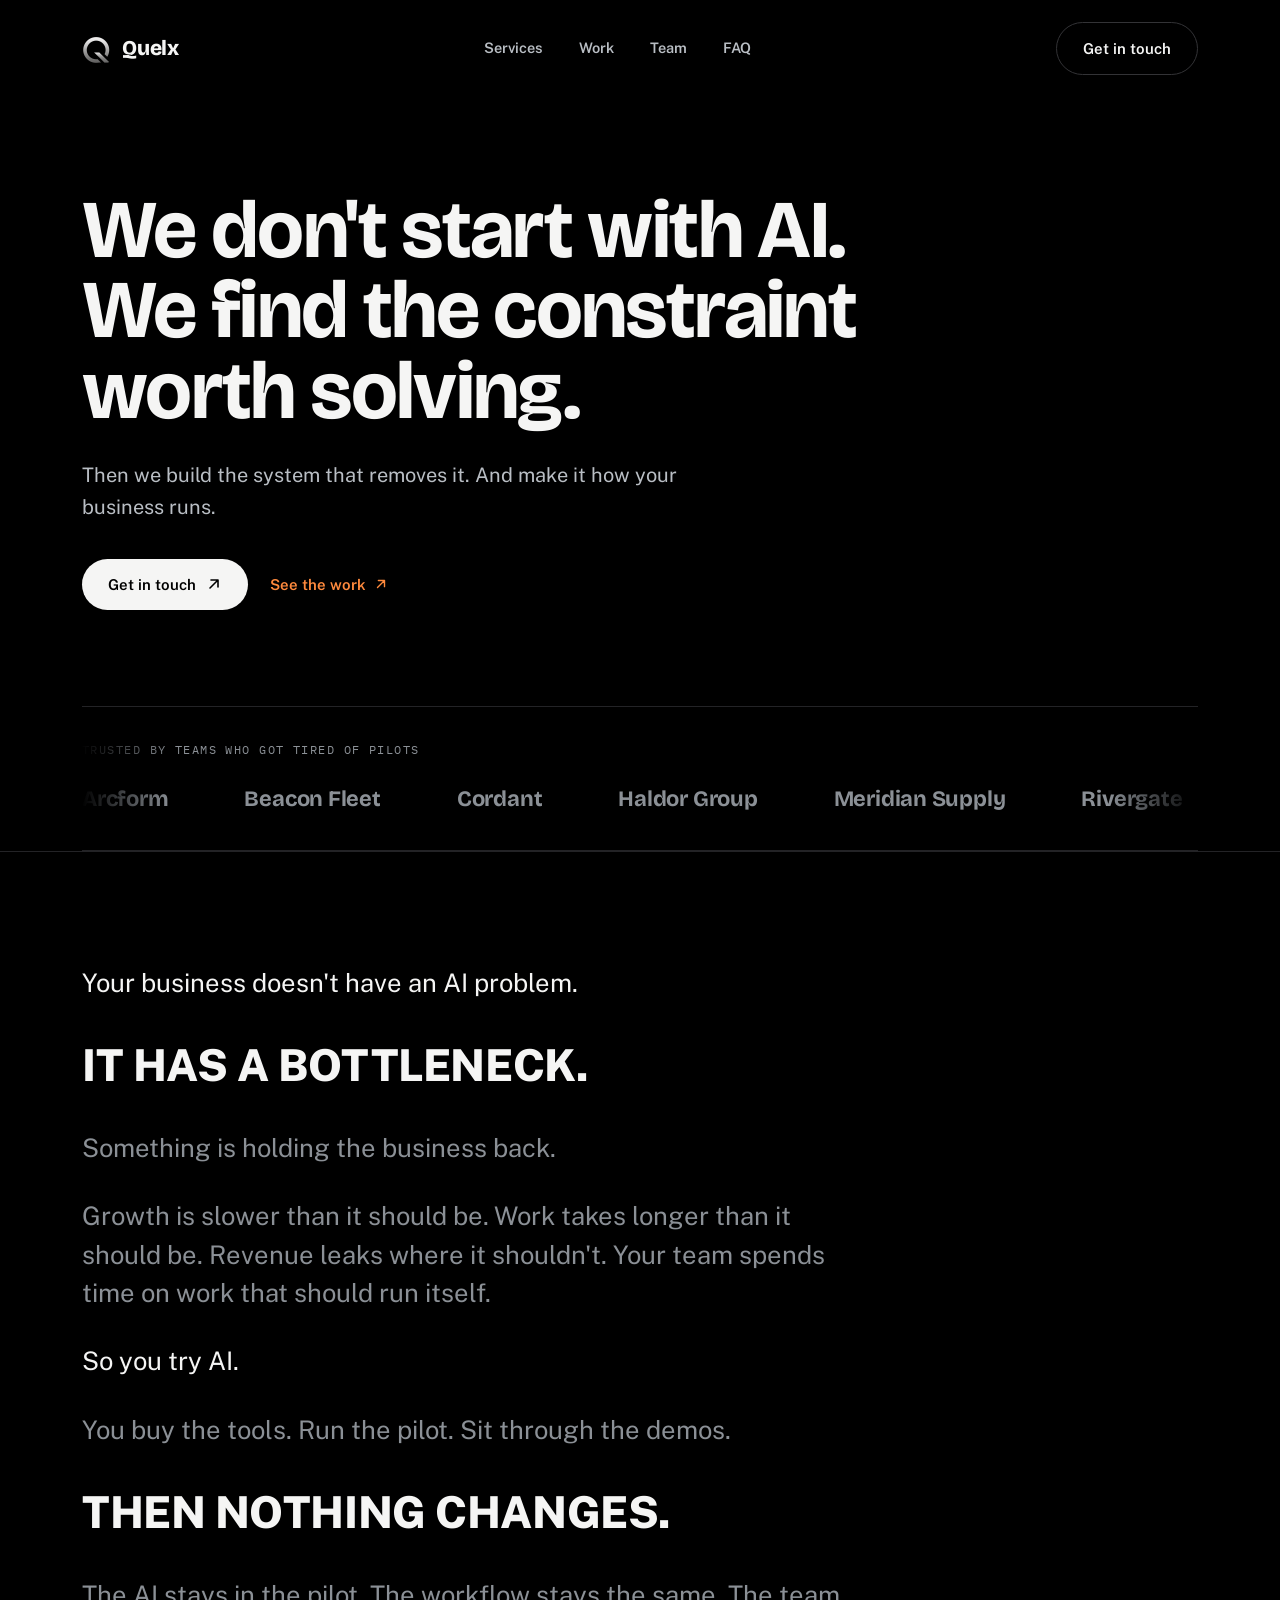
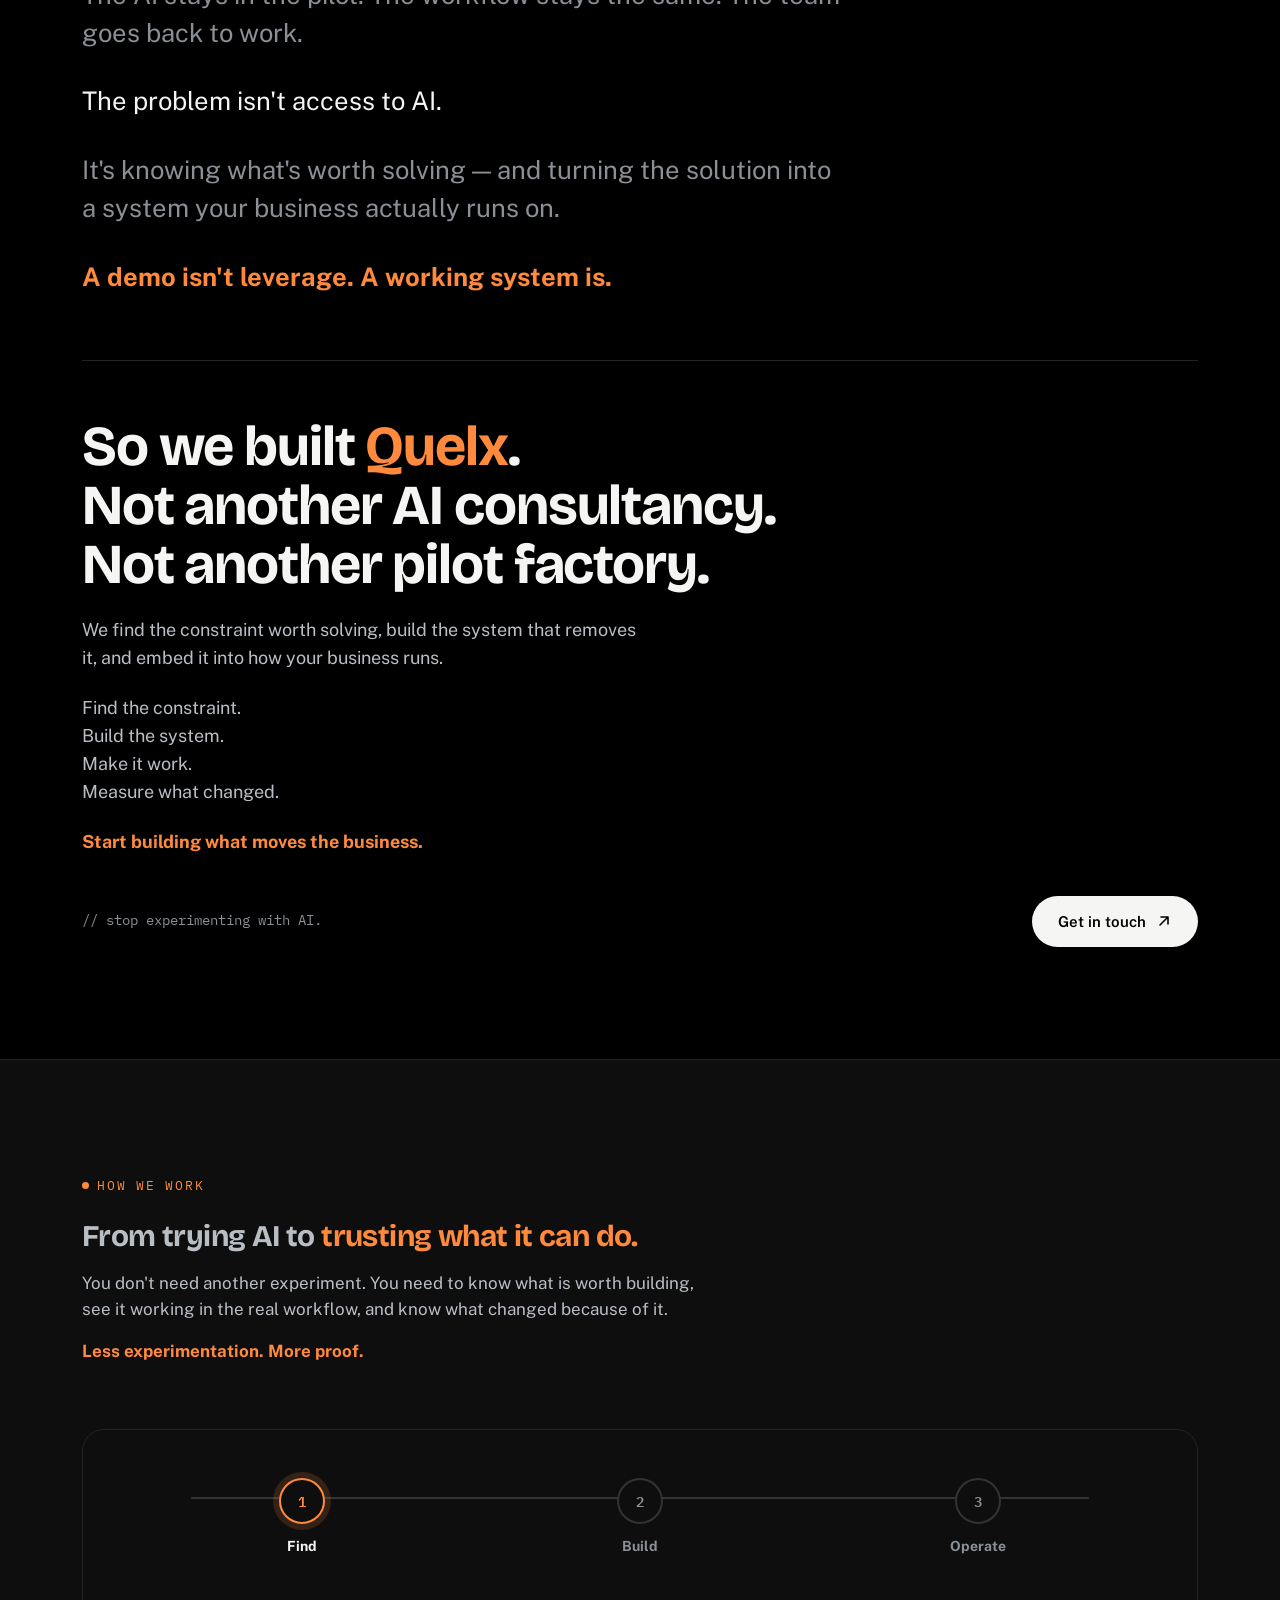
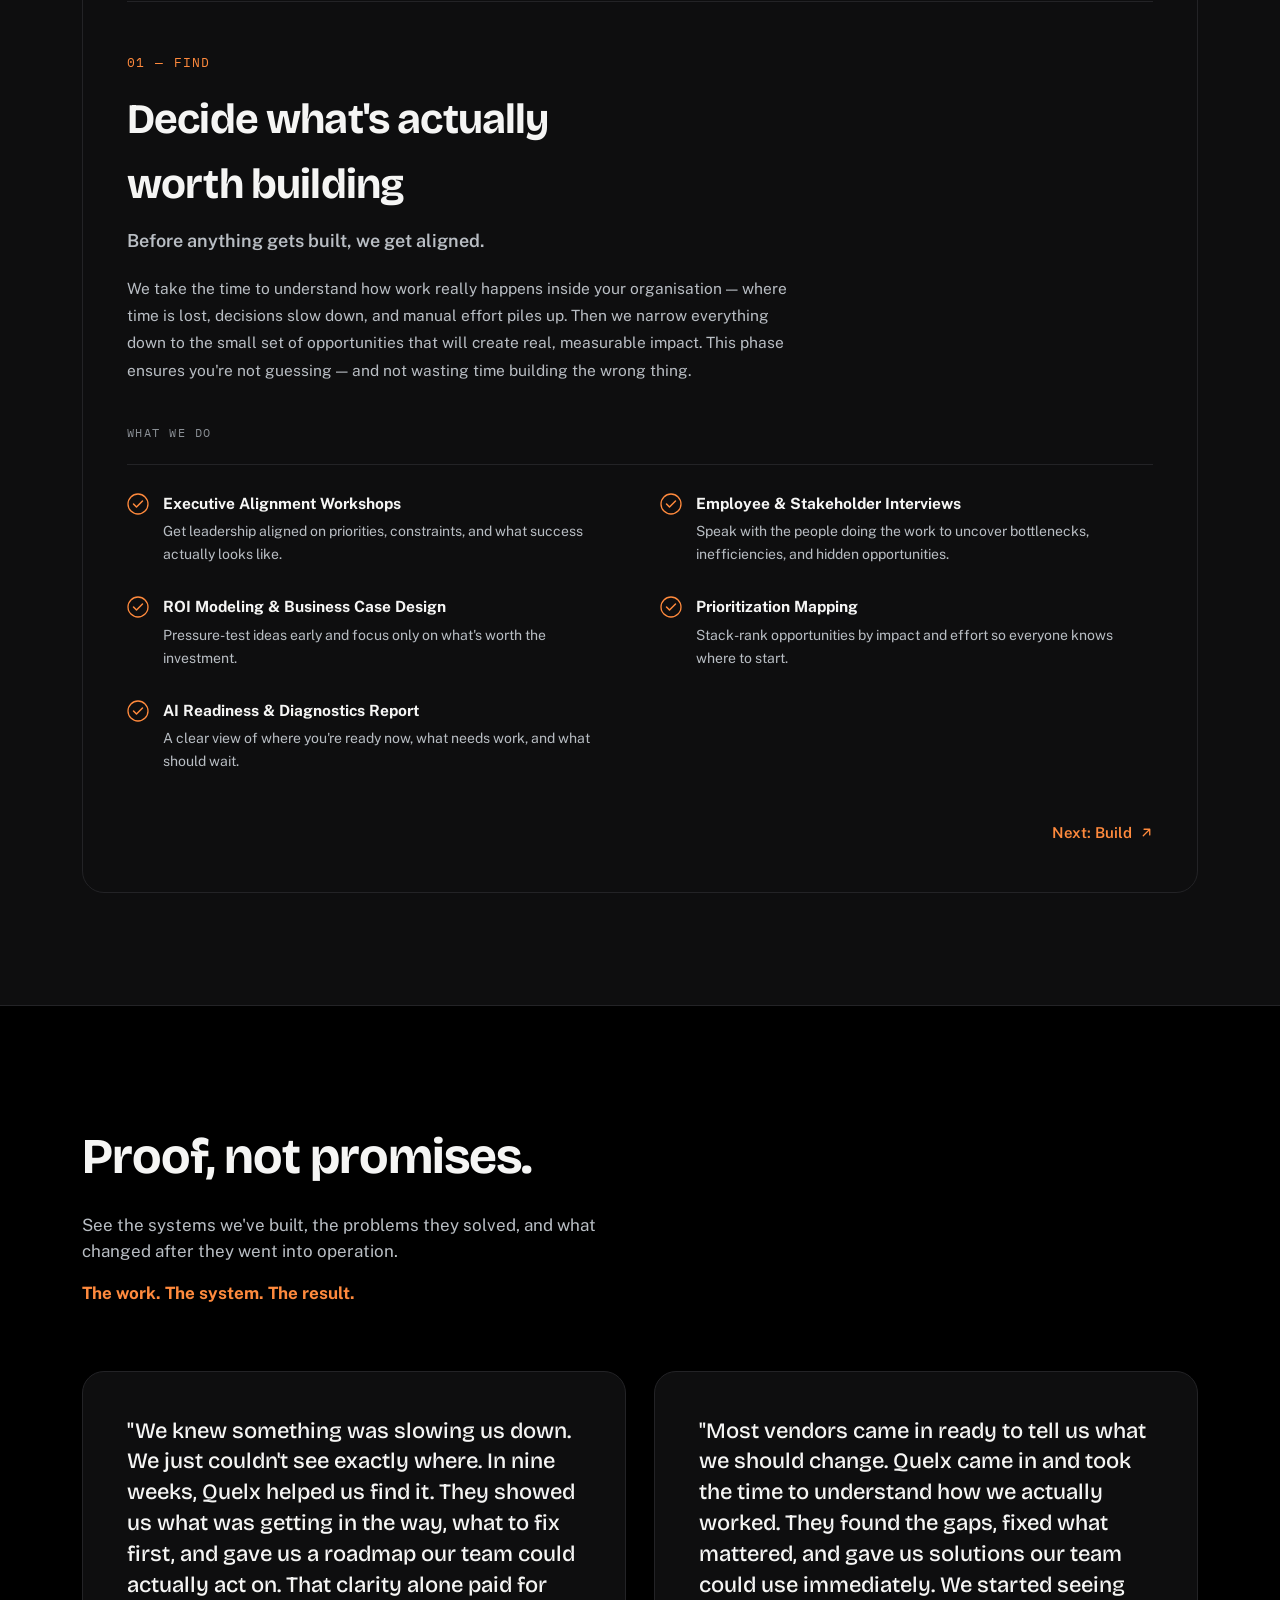
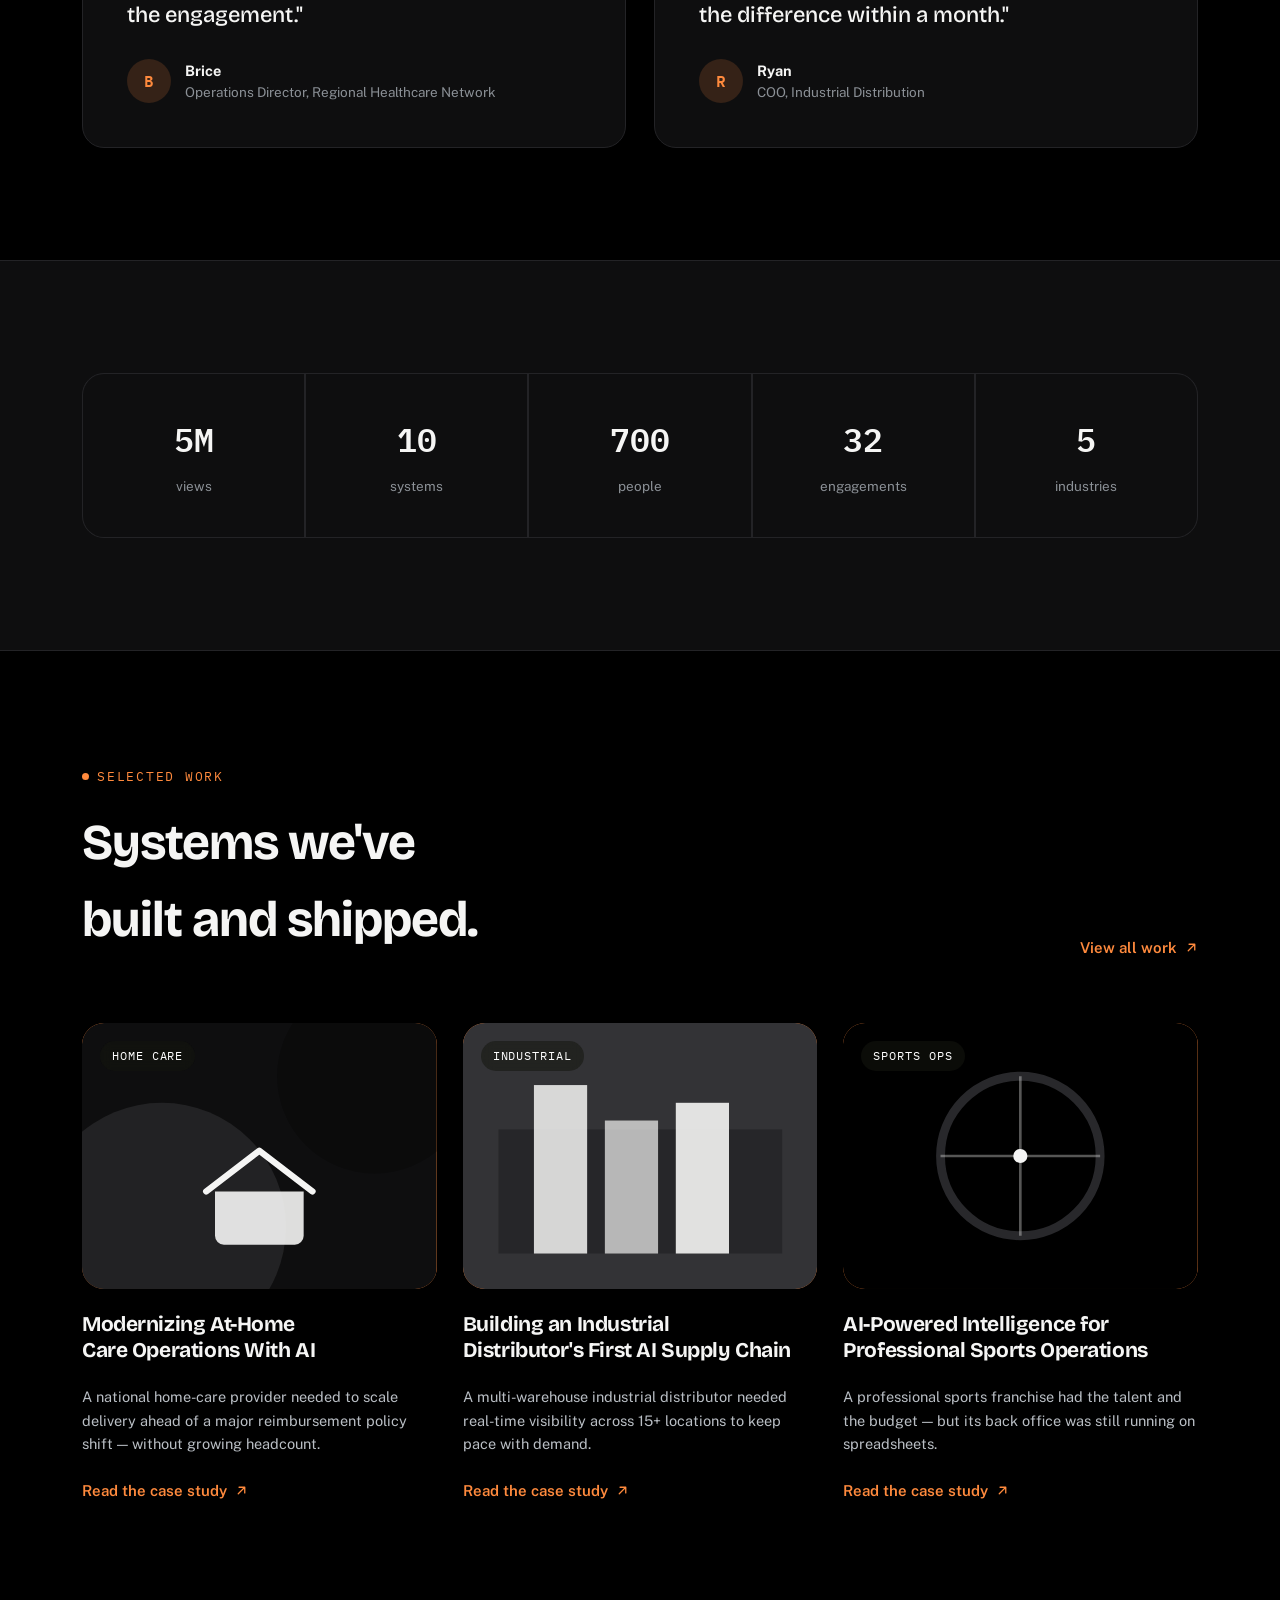
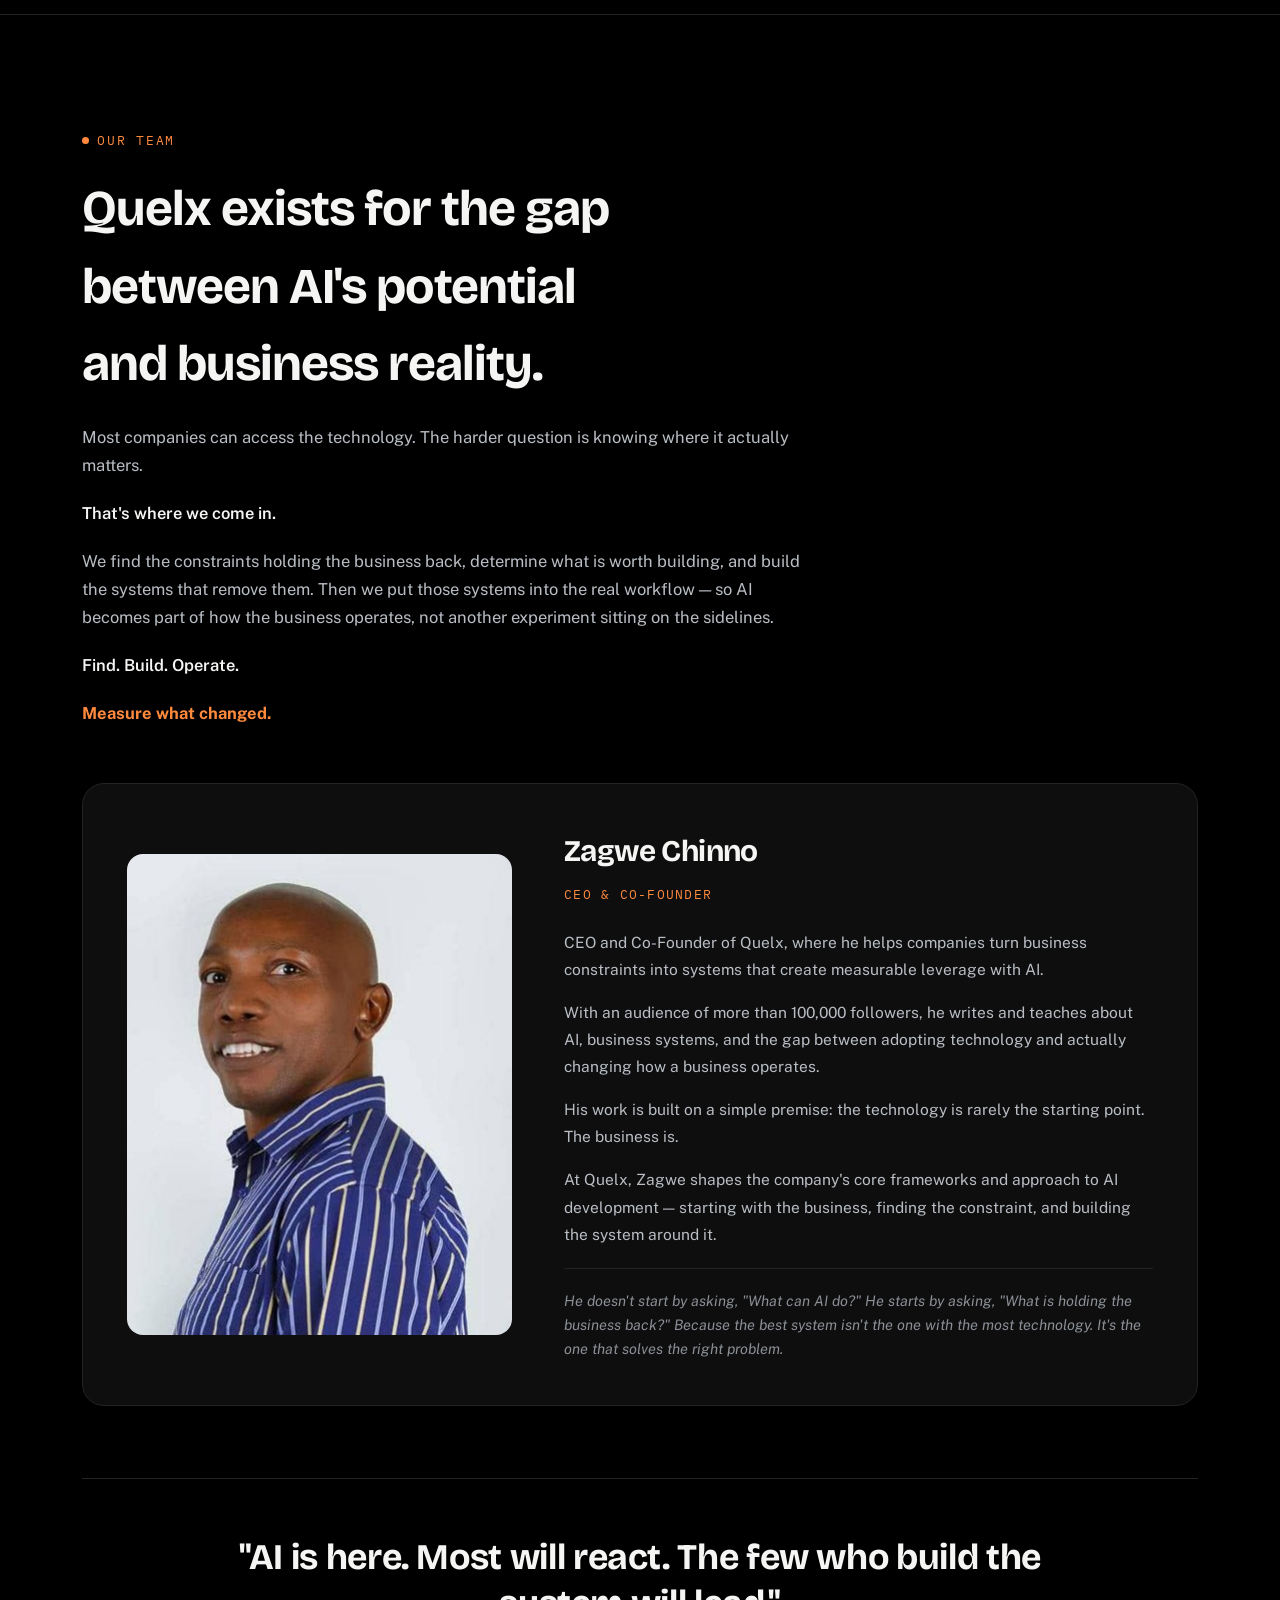
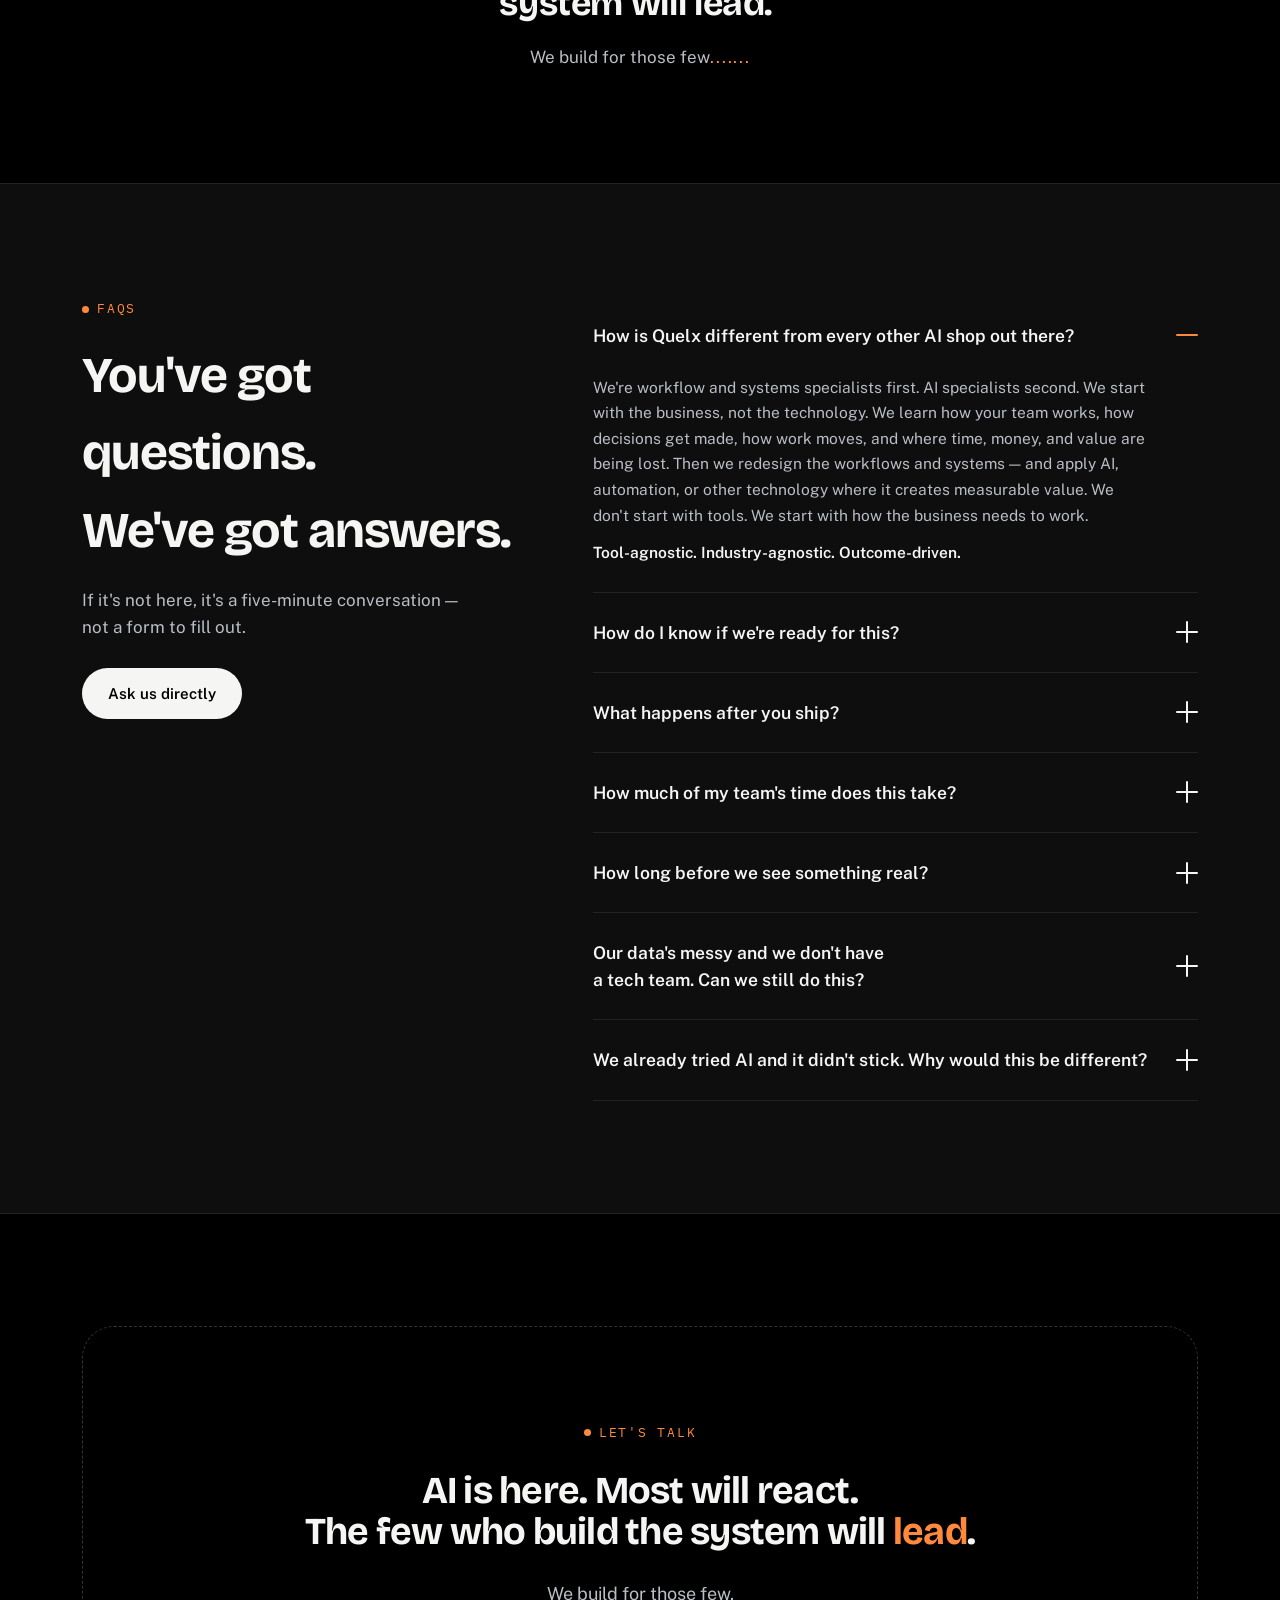
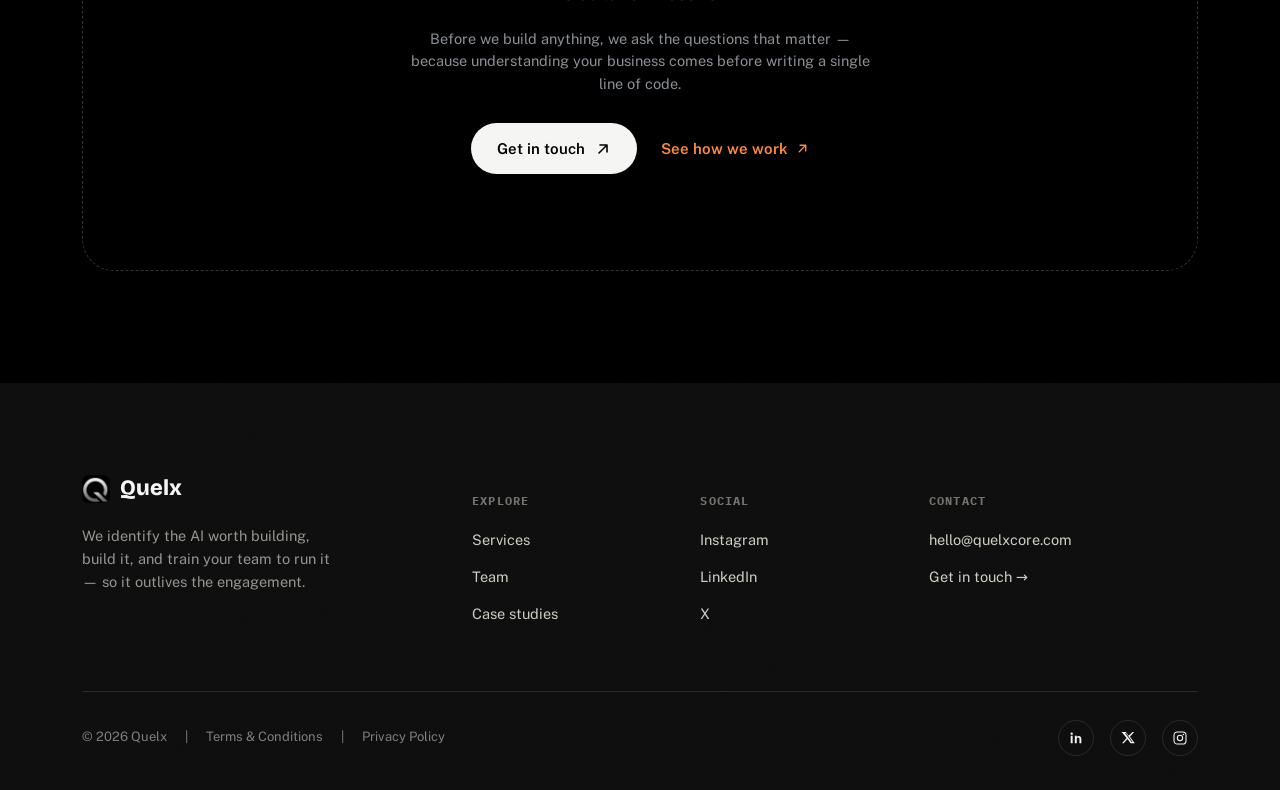
==== commit 8da1094f: "Update second testimonial: swap Daniel R. for Ryan Co-Authored-By: Claude Sonnet 5 <noreply@anthropi" ====
--- a/index.html
+++ b/index.html
@@ -279,12 +279,12 @@
           </div>
         </div>
         <div class="testi-card">
-          <p class="testi-quote">"Quelx understood our workflows faster than any vendor we'd talked to. The fixes were practical, the team was sharp, and we saw the impact inside a month."</p>
+          <p class="testi-quote">"Most vendors came in ready to tell us what we should change. Quelx came in and took the time to understand how we actually worked. They found the gaps, fixed what mattered, and gave us solutions our team could use immediately. We started seeing the difference within a month."</p>
           <div class="testi-who">
-            <span class="testi-avatar">DR</span>
+            <span class="testi-avatar">R</span>
             <div>
-              <div class="testi-name">Daniel R.</div>
-              <div class="testi-role">COO, industrial distribution group</div>
+              <div class="testi-name">Ryan</div>
+              <div class="testi-role">COO, Industrial Distribution</div>
             </div>
           </div>
         </div>
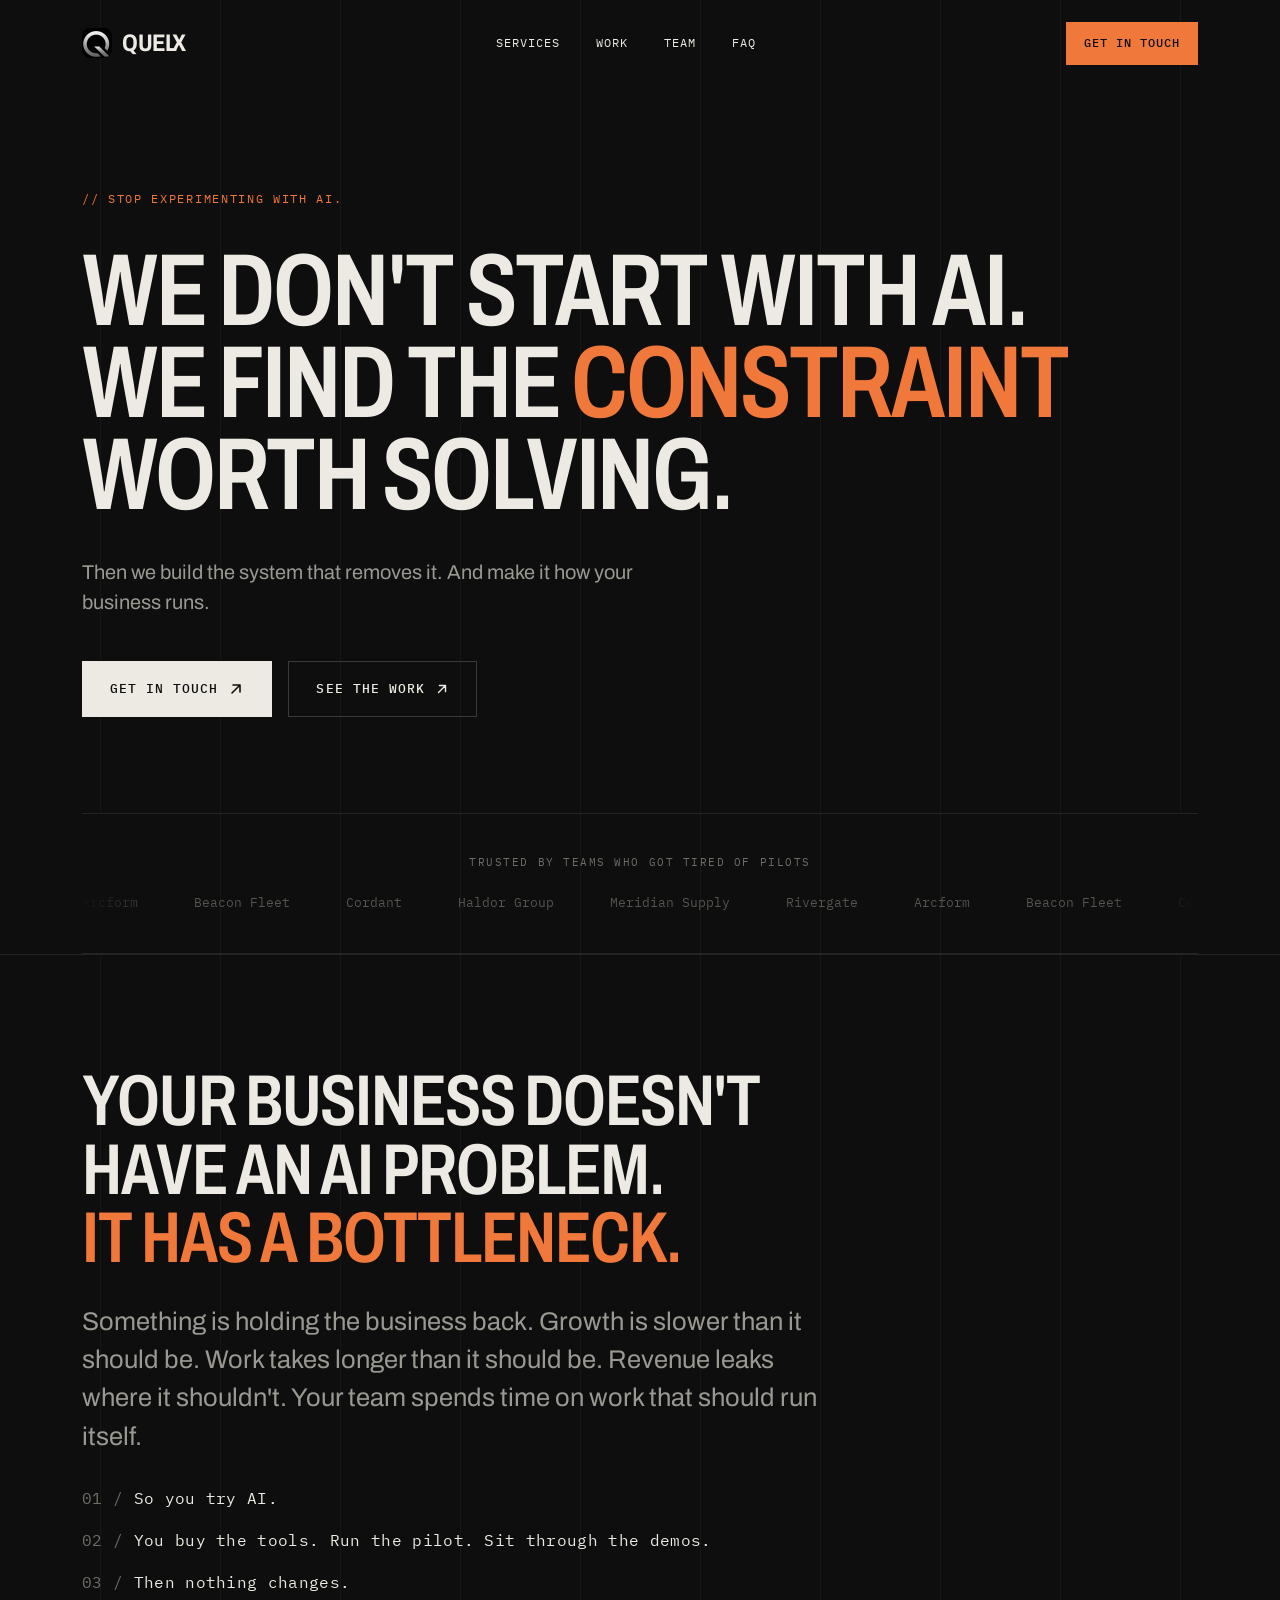
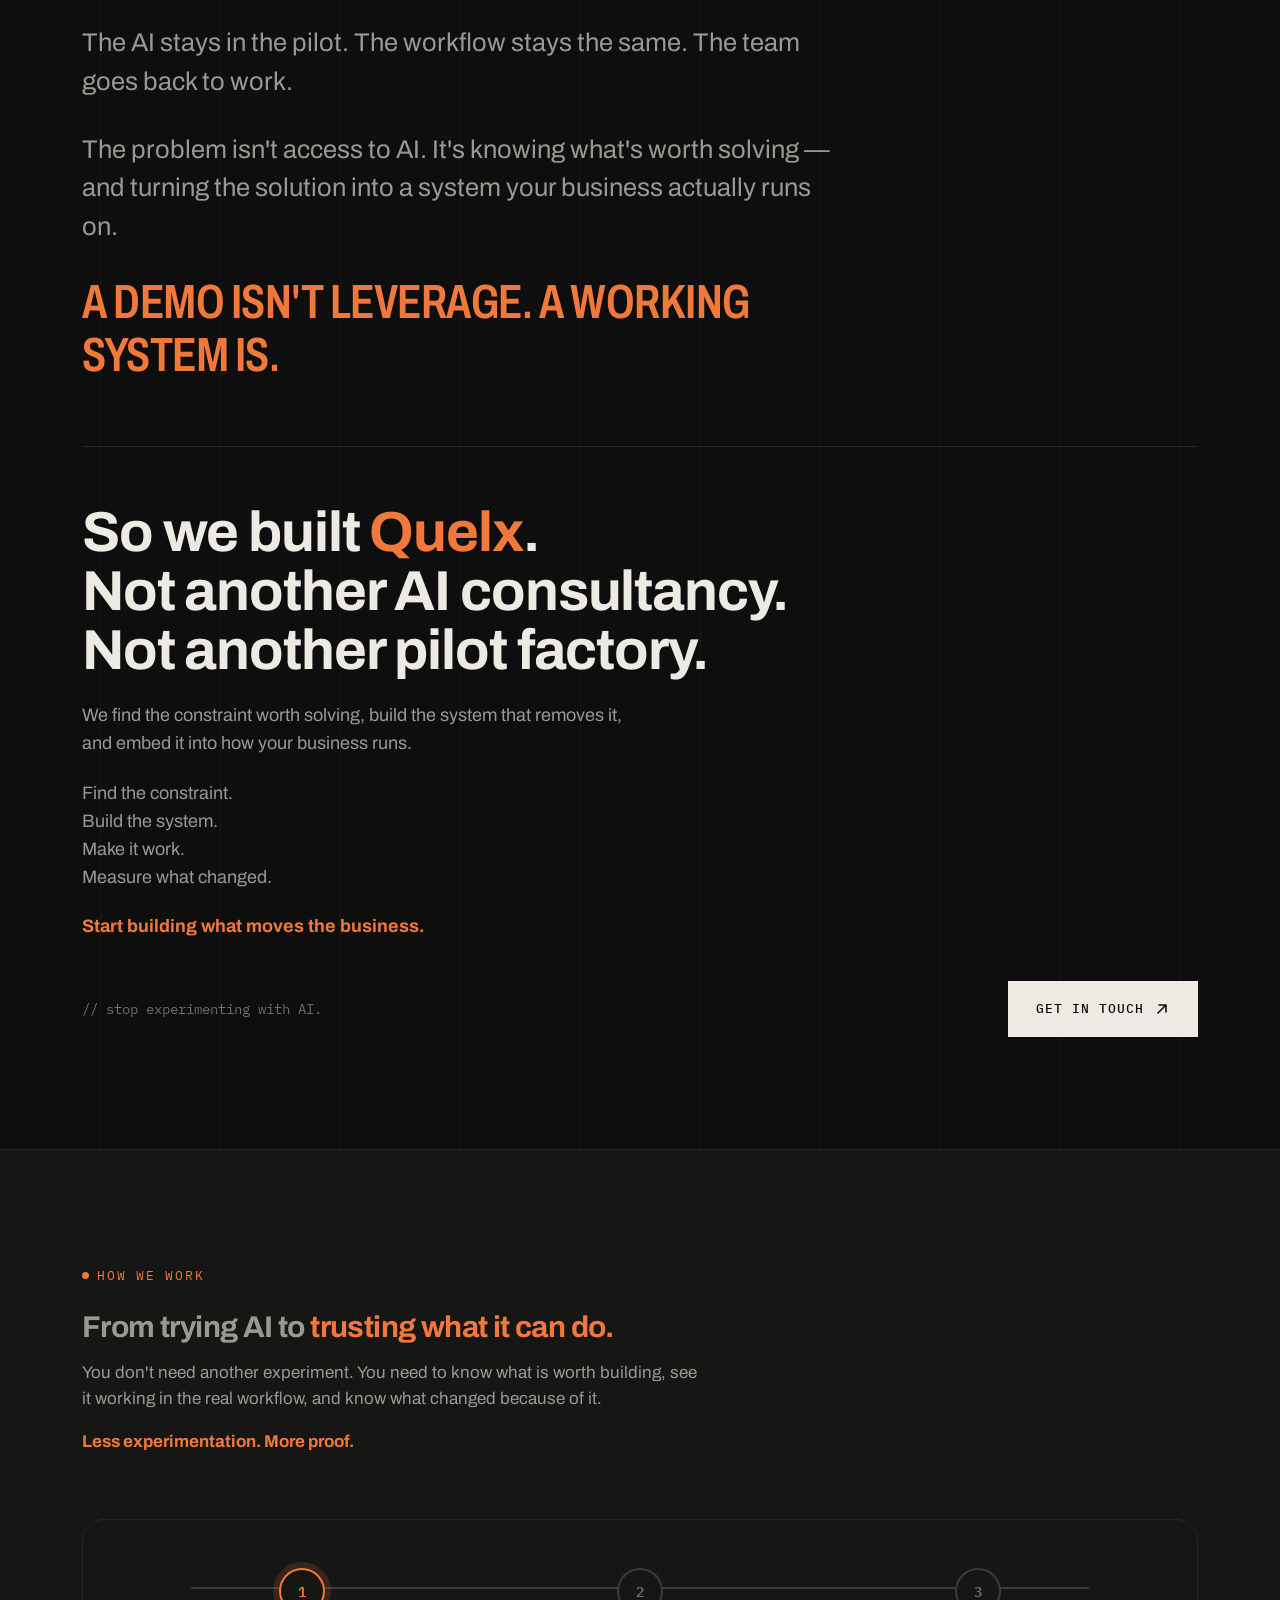
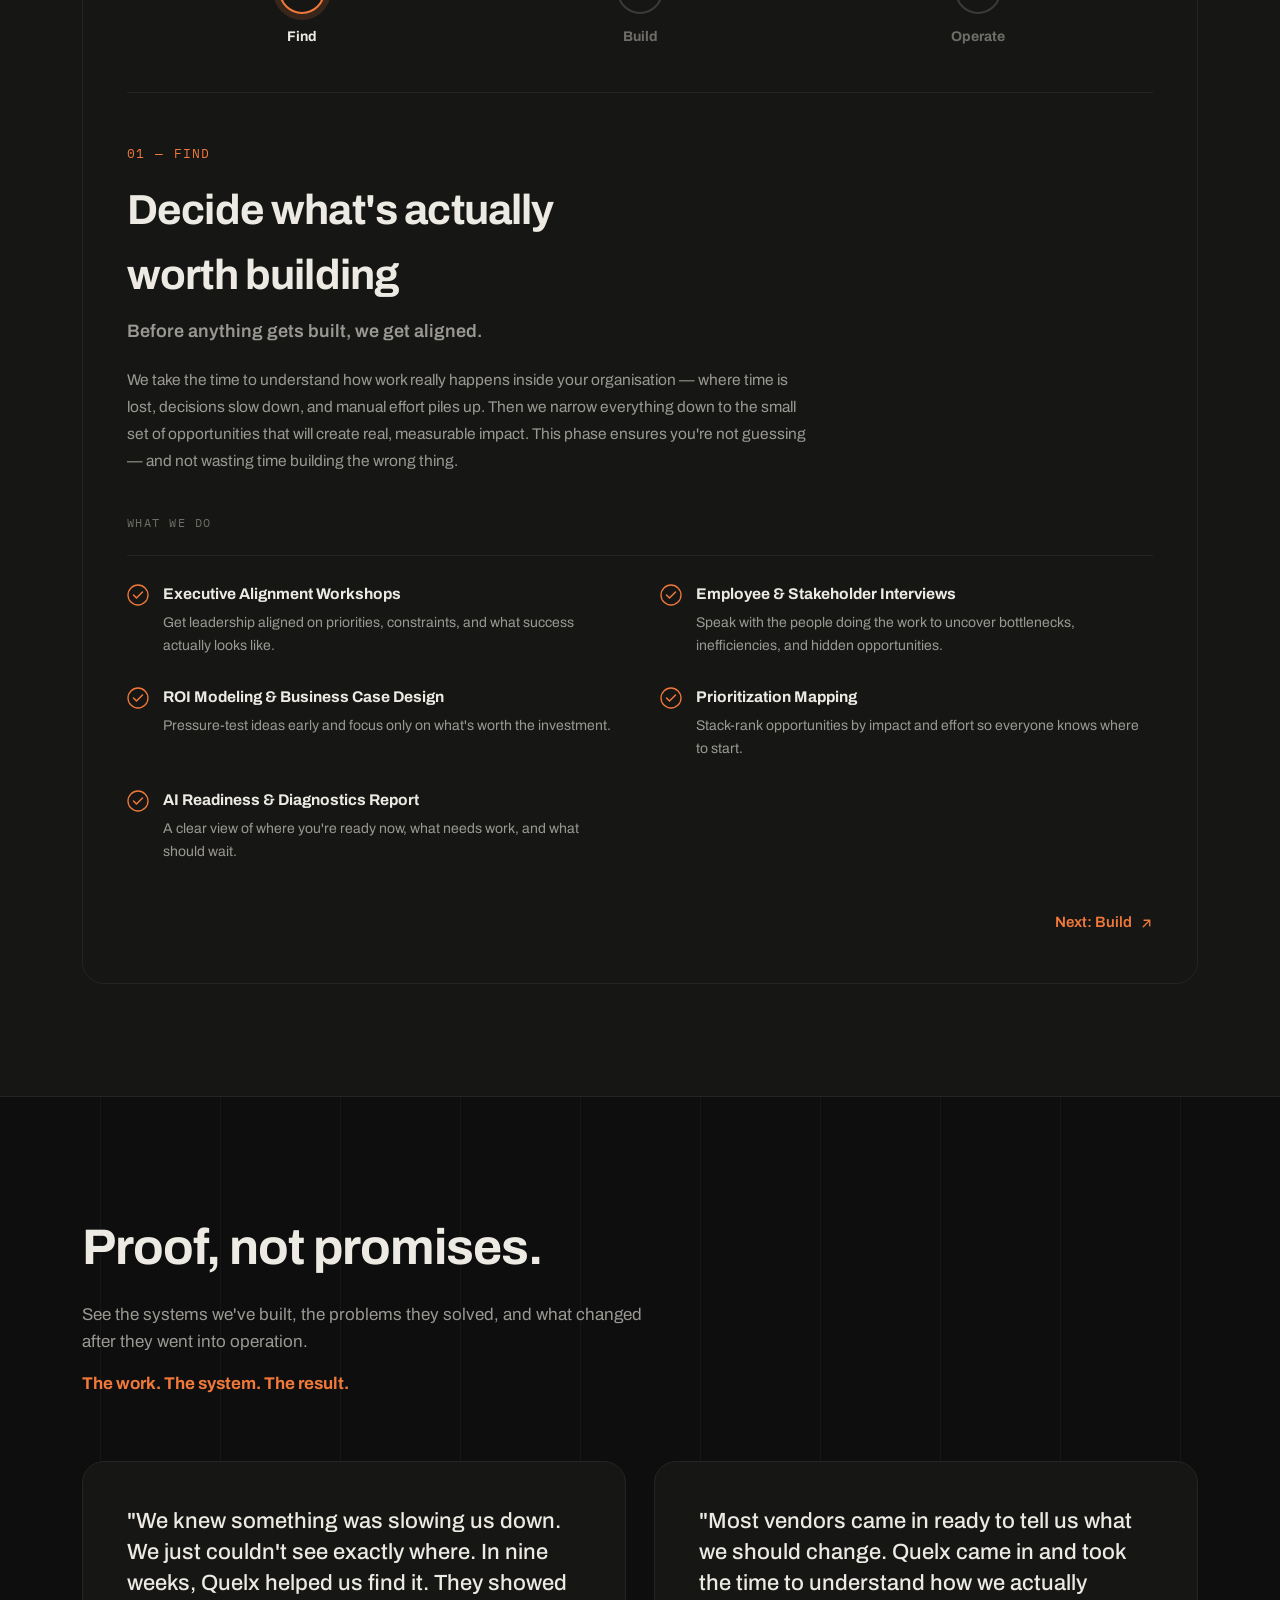
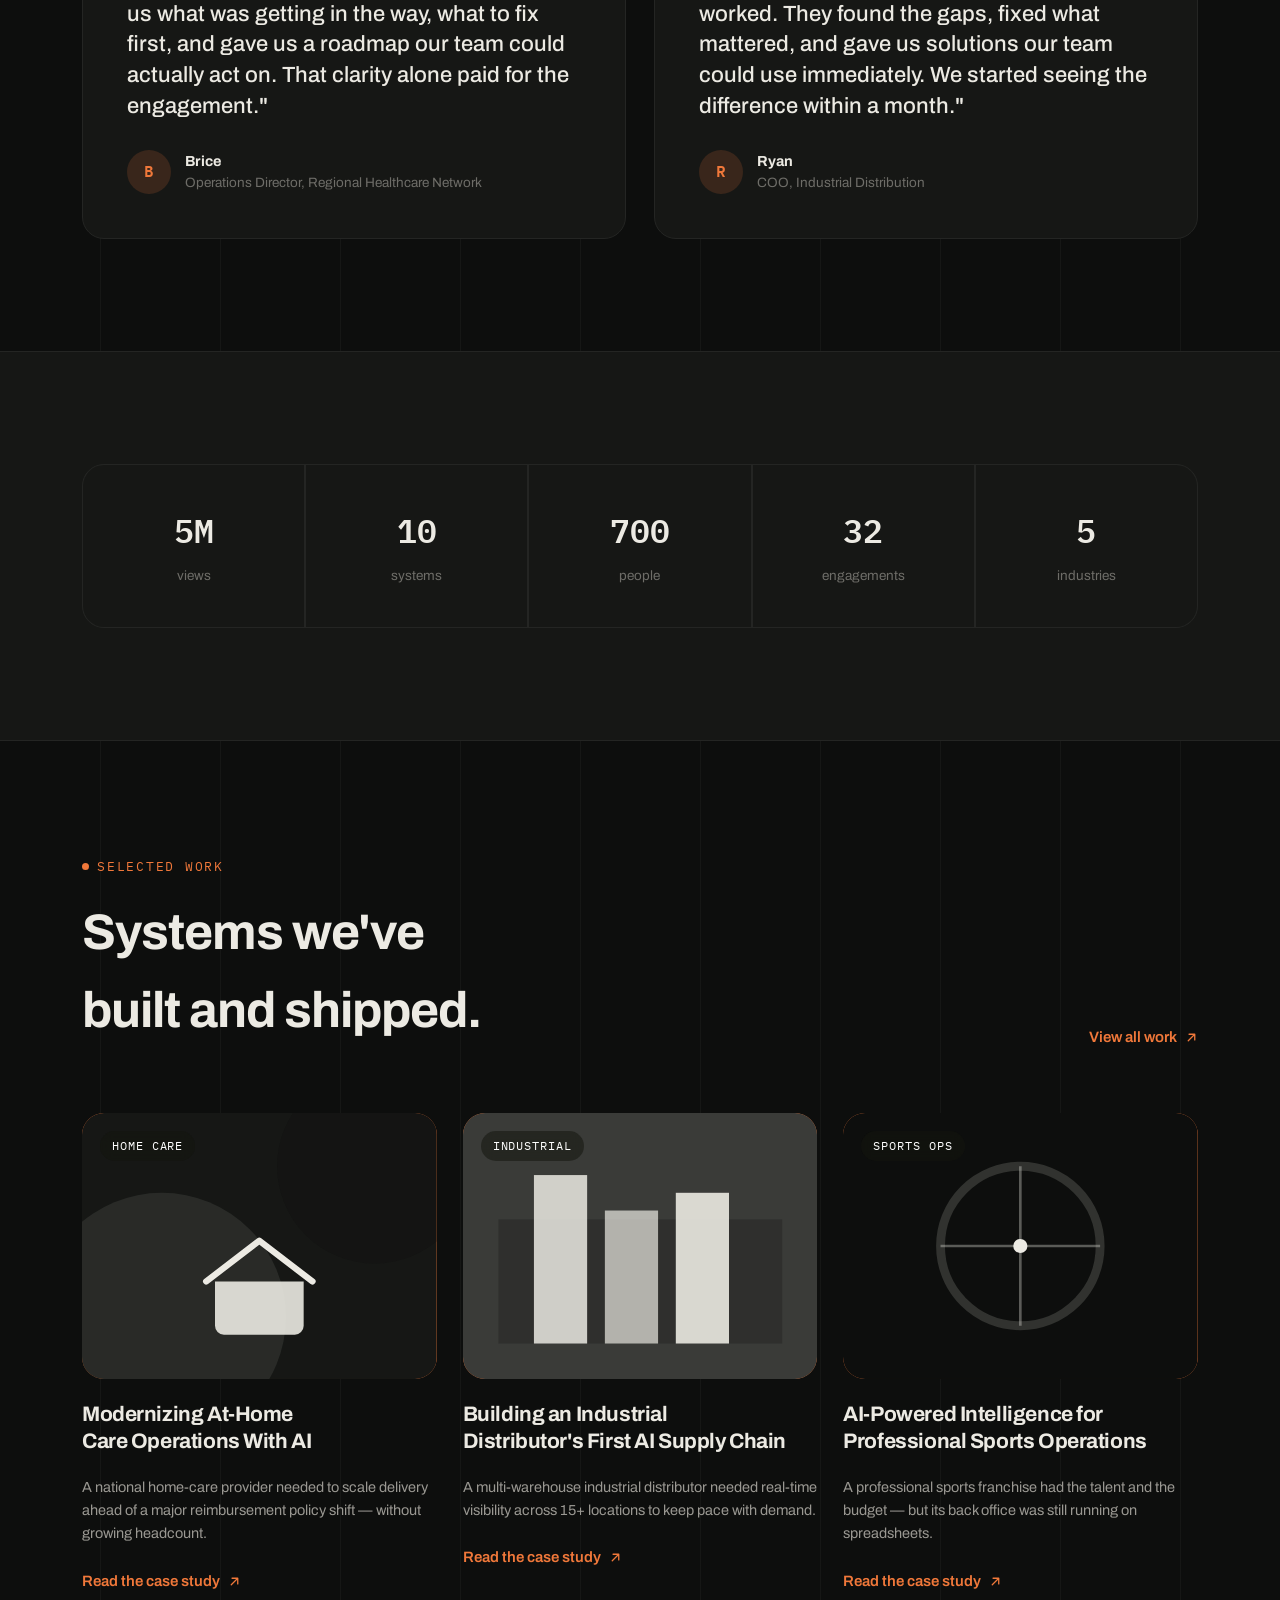
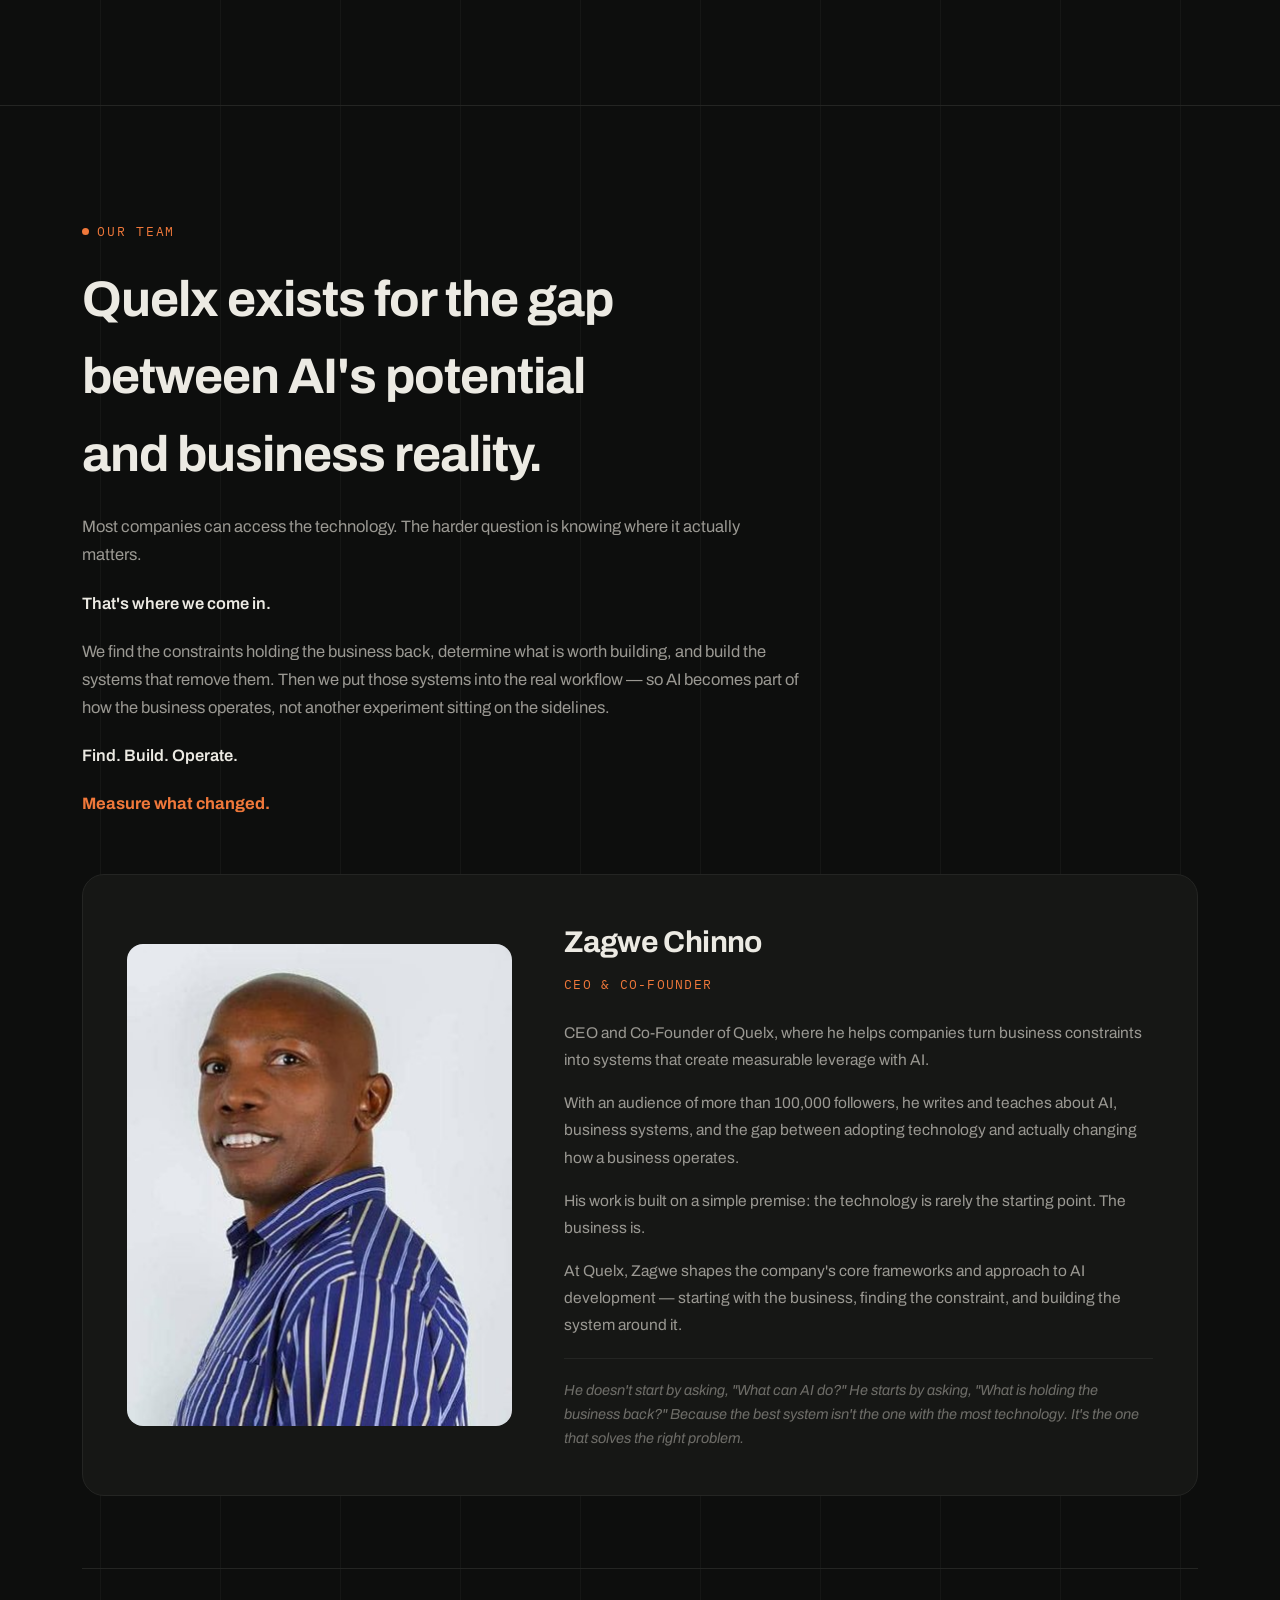
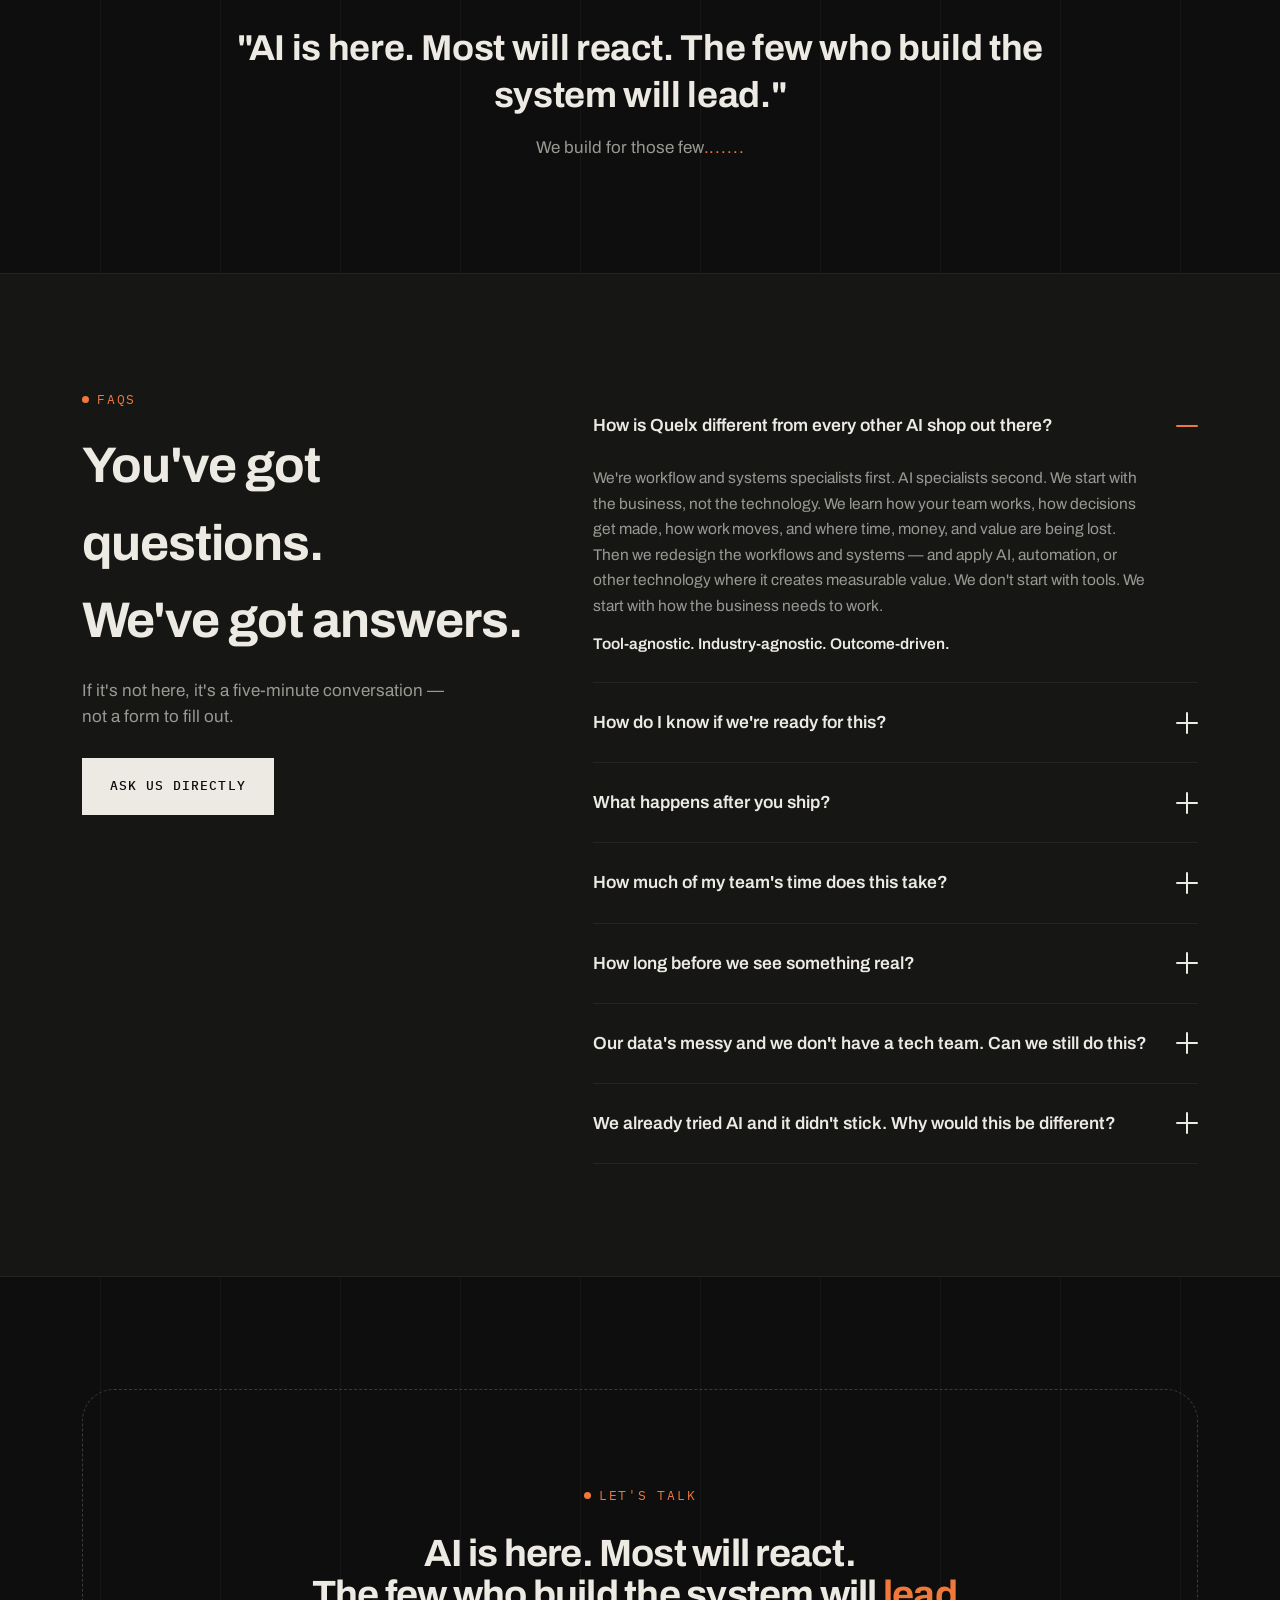
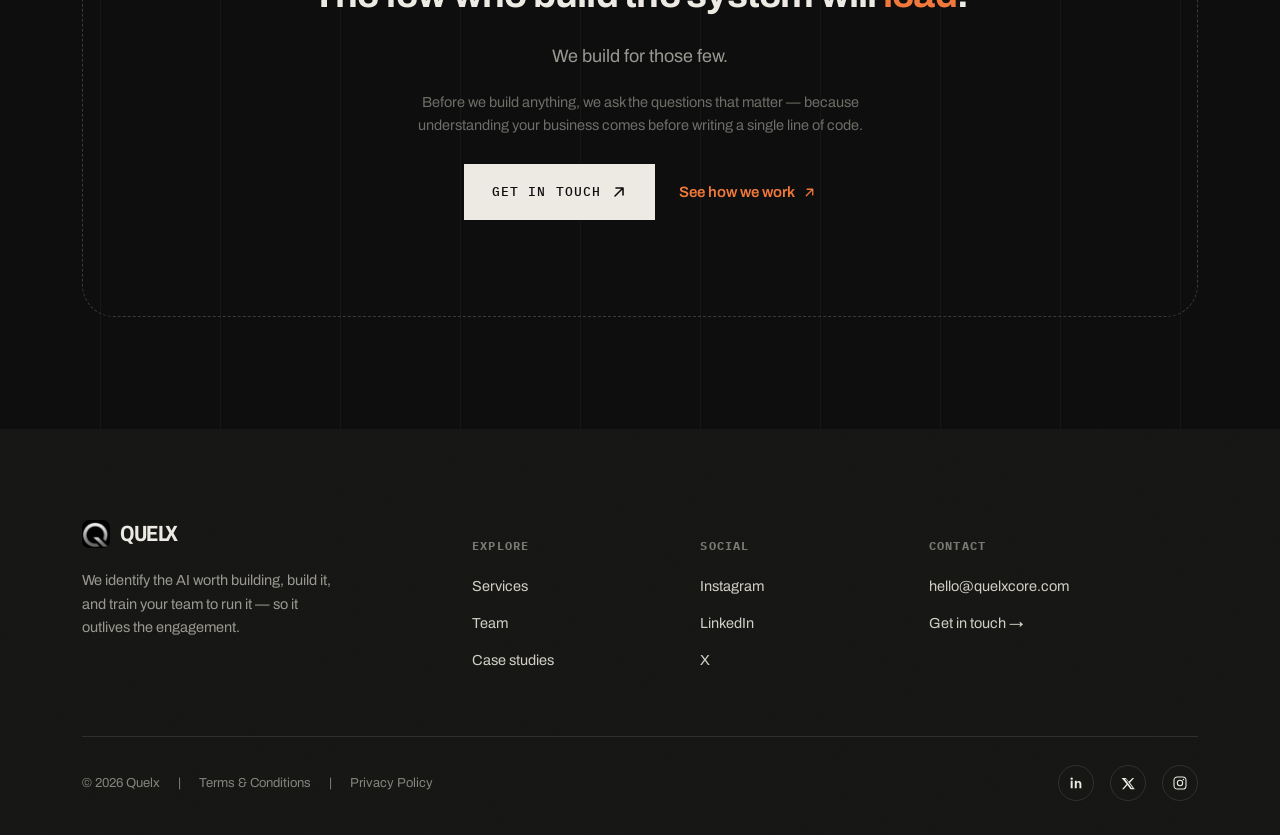
==== commit 627e56f8: "Apply StarkDark visual design system site-wide Rebuild the color, type, and button system to match t" ====
--- a/index.html
+++ b/index.html
@@ -5,7 +5,7 @@
 <meta name="viewport" content="width=device-width,initial-scale=1">
 <title>Quelx — AI systems studio</title>
 <meta name="description" content="Quelx finds the AI opportunities worth building inside your business, builds them, and trains your team to run them.">
-<meta name="theme-color" content="#000000">
+<meta name="theme-color" content="#0D0E0D">
 <link rel="canonical" href="https://www.quelxcore.com/">
 
 <meta property="og:type" content="website">
@@ -41,7 +41,7 @@
       <a href="#faq">FAQ</a>
     </nav>
     <div class="nav-cta">
-      <a href="#work-with-us" class="btn btn-ghost">Get in touch</a>
+      <a href="#work-with-us" class="btn btn-accent">Get in touch</a>
       <button class="hamburger" id="hamburgerBtn" aria-label="Open menu" aria-expanded="false">
         <span></span><span></span><span></span>
       </button>
@@ -63,14 +63,15 @@
   <section class="hero band" style="border-bottom:1px solid var(--line);">
     <div class="wrap">
       <div class="hero-grid reveal in">
-        <h1>We don't start with AI.<br>We find the constraint worth solving.</h1>
+        <p class="hero-eyebrow mono">// stop experimenting with AI.</p>
+        <h1>We don't start with AI. We find the <span class="accent">constraint</span> worth solving.</h1>
         <p class="hero-sub">Then we build the system that removes it. And make it how your business runs.</p>
         <div class="hero-actions">
           <a href="#work-with-us" class="btn btn-primary">
             Get in touch
             <svg width="16" height="16" viewBox="0 0 16 16" fill="none"><path d="M4 12L12 4M12 4H5M12 4V11" stroke="currentColor" stroke-width="1.6" stroke-linecap="round" stroke-linejoin="round"/></svg>
           </a>
-          <a href="#work" class="link-arrow">See the work
+          <a href="#work" class="btn btn-outline">See the work
             <svg width="14" height="14" viewBox="0 0 16 16" fill="none"><path d="M4 12L12 4M12 4H5M12 4V11" stroke="currentColor" stroke-width="1.6" stroke-linecap="round" stroke-linejoin="round"/></svg>
           </a>
         </div>
@@ -92,16 +93,15 @@
   <section class="band">
     <div class="wrap">
       <div class="stack-lines reveal">
-        <p class="strong">Your business doesn't have an AI problem.</p>
-        <p class="emphasis">It has a bottleneck.</p>
-        <p>Something is holding the business back.</p>
-        <p>Growth is slower than it should be. Work takes longer than it should be. Revenue leaks where it shouldn't. Your team spends time on work that should run itself.</p>
-        <p class="strong">So you try AI.</p>
-        <p>You buy the tools. Run the pilot. Sit through the demos.</p>
-        <p class="emphasis">Then nothing changes.</p>
+        <h2 class="problem-head">Your business doesn't have an AI problem. <span class="accent">It has a bottleneck.</span></h2>
+        <p>Something is holding the business back. Growth is slower than it should be. Work takes longer than it should be. Revenue leaks where it shouldn't. Your team spends time on work that should run itself.</p>
+        <div class="numbered-list">
+          <p><span class="num">01 /</span> So you try AI.</p>
+          <p><span class="num">02 /</span> You buy the tools. Run the pilot. Sit through the demos.</p>
+          <p><span class="num">03 /</span> Then nothing changes.</p>
+        </div>
         <p>The AI stays in the pilot. The workflow stays the same. The team goes back to work.</p>
-        <p class="strong">The problem isn't access to AI.</p>
-        <p>It's knowing what's worth solving — and turning the solution into a system your business actually runs on.</p>
+        <p>The problem isn't access to AI. It's knowing what's worth solving — and turning the solution into a system your business actually runs on.</p>
         <p class="punch">A demo isn't leverage. A working system is.</p>
       </div>
 
@@ -319,7 +319,7 @@
       <div class="case-grid reveal">
         <a href="/case-studies/modernizing-at-home-care.html" class="case-card">
           <div class="case-media">
-            <svg viewBox="0 0 400 300" preserveAspectRatio="xMidYMid slice"><rect width="400" height="300" fill="#0E0E0F"/><g class="zoom"><circle cx="90" cy="230" r="140" fill="#333336" opacity=".55"/><circle cx="330" cy="60" r="110" fill="#000000" opacity=".25"/><path d="M150 190h100v50a10 10 0 0 1-10 10h-80a10 10 0 0 1-10-10z" fill="#F5F5F4" opacity=".9"/><path d="M140 190l60-46 60 46" stroke="#F5F5F4" stroke-width="7" fill="none" stroke-linecap="round" stroke-linejoin="round"/></g></svg>
+            <svg viewBox="0 0 400 300" preserveAspectRatio="xMidYMid slice"><rect width="400" height="300" fill="#161715"/><g class="zoom"><circle cx="90" cy="230" r="140" fill="#3A3B38" opacity=".55"/><circle cx="330" cy="60" r="110" fill="#0D0E0D" opacity=".25"/><path d="M150 190h100v50a10 10 0 0 1-10 10h-80a10 10 0 0 1-10-10z" fill="#ECEAE3" opacity=".9"/><path d="M140 190l60-46 60 46" stroke="#ECEAE3" stroke-width="7" fill="none" stroke-linecap="round" stroke-linejoin="round"/></g></svg>
             <span class="case-tag">Home Care</span>
           </div>
           <h3>Modernizing At-Home Care Operations With AI</h3>
@@ -328,7 +328,7 @@
         </a>
         <a href="/case-studies/mack-group-ai-supply-chain.html" class="case-card">
           <div class="case-media">
-            <svg viewBox="0 0 400 300" preserveAspectRatio="xMidYMid slice"><rect width="400" height="300" fill="#333336"/><g class="zoom"><rect x="40" y="120" width="320" height="140" fill="#000000" opacity=".25"/><rect x="80" y="70" width="60" height="190" fill="#F5F5F4" opacity=".85"/><rect x="160" y="110" width="60" height="150" fill="#F5F5F4" opacity=".7"/><rect x="240" y="90" width="60" height="170" fill="#F5F5F4" opacity=".9"/></g></svg>
+            <svg viewBox="0 0 400 300" preserveAspectRatio="xMidYMid slice"><rect width="400" height="300" fill="#3A3B38"/><g class="zoom"><rect x="40" y="120" width="320" height="140" fill="#0D0E0D" opacity=".25"/><rect x="80" y="70" width="60" height="190" fill="#ECEAE3" opacity=".85"/><rect x="160" y="110" width="60" height="150" fill="#ECEAE3" opacity=".7"/><rect x="240" y="90" width="60" height="170" fill="#ECEAE3" opacity=".9"/></g></svg>
             <span class="case-tag">Industrial</span>
           </div>
           <h3>Building an Industrial Distributor's First AI Supply Chain</h3>
@@ -337,7 +337,7 @@
         </a>
         <a href="/case-studies/pro-sports-ai-intelligence.html" class="case-card">
           <div class="case-media">
-            <svg viewBox="0 0 400 300" preserveAspectRatio="xMidYMid slice"><rect width="400" height="300" fill="#000000"/><g class="zoom"><circle cx="200" cy="150" r="90" fill="none" stroke="#333336" stroke-width="10" opacity=".8"/><circle cx="200" cy="150" r="8" fill="#F5F5F4"/><path d="M110 150h180M200 60v180" stroke="#F5F5F4" stroke-width="3" opacity=".35"/></g></svg>
+            <svg viewBox="0 0 400 300" preserveAspectRatio="xMidYMid slice"><rect width="400" height="300" fill="#0D0E0D"/><g class="zoom"><circle cx="200" cy="150" r="90" fill="none" stroke="#3A3B38" stroke-width="10" opacity=".8"/><circle cx="200" cy="150" r="8" fill="#ECEAE3"/><path d="M110 150h180M200 60v180" stroke="#ECEAE3" stroke-width="3" opacity=".35"/></g></svg>
             <span class="case-tag">Sports Ops</span>
           </div>
           <h3>AI-Powered Intelligence for Professional Sports Operations</h3>
@@ -364,11 +364,11 @@
       <div class="team-person reveal">
         <div class="team-photo filled" id="teamPhotoFrame">
           <svg class="team-photo-placeholder" viewBox="0 0 320 400" preserveAspectRatio="xMidYMid slice">
-            <rect width="320" height="400" fill="#0E0E0F"/>
-            <circle cx="235" cy="80" r="150" fill="#333336" opacity=".5"/>
-            <circle cx="160" cy="152" r="68" fill="#F5F5F4" opacity=".92"/>
-            <path d="M56 400c0-82 46-142 104-142s104 60 104 142" fill="#F5F5F4" opacity=".92"/>
-            <rect width="320" height="400" fill="#000000" opacity=".08"/>
+            <rect width="320" height="400" fill="#161715"/>
+            <circle cx="235" cy="80" r="150" fill="#3A3B38" opacity=".5"/>
+            <circle cx="160" cy="152" r="68" fill="#ECEAE3" opacity=".92"/>
+            <path d="M56 400c0-82 46-142 104-142s104 60 104 142" fill="#ECEAE3" opacity=".92"/>
+            <rect width="320" height="400" fill="#0D0E0D" opacity=".08"/>
           </svg>
           <img class="team-photo-img" id="teamPhotoImg" alt="Photo of Zagwe Chinno" src="/assets/img/zagwe-chinno.jpg">
           <label class="team-photo-upload" for="teamPhotoInput" tabindex="0" role="button" aria-label="Upload a photo of Zagwe Chinno">
--- a/assets/css/site.css
+++ b/assets/css/site.css
@@ -1,21 +1,22 @@
-  @import url('https://fonts.googleapis.com/css2?family=Bricolage+Grotesque:opsz,wght@12..96,400..800&family=Public+Sans:wght@400;500;600;700&family=IBM+Plex+Mono:wght@400;500;600&display=swap');
+  @import url('https://fonts.googleapis.com/css2?family=Archivo:wdth,wght@62..125,300..800&family=IBM+Plex+Mono:wght@400;500;600&display=swap');
 
   :root{
-    --bone:#000000;
-    --paper:#0E0E0F;
-    --ink:#F5F5F4;
-    --ink-soft:#B9BEC4;
-    --ink-faint:#8B9096;
-    --moss:#FF8A3D;
-    --moss-bright:#FFA563;
-    --moss-tint: rgba(255,138,61,.16);
-    --line:#232326;
-    --line-strong:#333336;
+    --bone:#0D0E0D;
+    --paper:#161715;
+    --ink:#ECEAE3;
+    --ink-soft:#9A9892;
+    --ink-faint:#6E6D68;
+    --ink-dim:#55544F;
+    --moss:#F0783A;
+    --moss-bright:#F5985C;
+    --moss-tint: rgba(240,120,58,.16);
+    --line:#242523;
+    --line-strong:#3A3B38;
     --shadow: 0 1px 2px rgba(0,0,0,.5);
     --shadow-lift: 0 20px 40px -18px rgba(0,0,0,.6);
-    --footer-bg:#0E0E0F;
-    --footer-ink:#F5F5F4;
-    --footer-line: rgba(245,245,244,.12);
+    --footer-bg: var(--paper);
+    --footer-ink: var(--ink);
+    --footer-line: rgba(236,234,227,.12);
     --radius-card: 22px;
     --radius-pill: 999px;
     --maxw: 1180px;
@@ -28,8 +29,11 @@
   body{
     margin:0;
     background:var(--bone);
+    background-image: linear-gradient(to right, rgba(236,234,227,0.045) 1px, transparent 1px);
+    background-size: 120px 100%;
+    background-position: center top;
     color:var(--ink);
-    font-family:'Public Sans', ui-sans-serif, system-ui, -apple-system, sans-serif;
+    font-family:'Archivo', ui-sans-serif, system-ui, -apple-system, sans-serif;
     font-size:16px;
     line-height:1.55;
     -webkit-font-smoothing:antialiased;
@@ -37,7 +41,7 @@
   img{max-width:100%;display:block;}
   a{color:inherit;text-decoration:none;}
   h1,h2,h3,h4{
-    font-family:'Bricolage Grotesque', ui-sans-serif, system-ui, sans-serif;
+    font-family:'Archivo', ui-sans-serif, system-ui, sans-serif;
     margin:0;
     font-weight:700;
     letter-spacing:-0.02em;
@@ -74,16 +78,24 @@
   /* ---------- Buttons ---------- */
   .btn{
     display:inline-flex; align-items:center; gap:10px;
-    padding:14px 26px;
-    border-radius:var(--radius-pill);
-    font-weight:600; font-size:15px;
-    transition:transform .35s cubic-bezier(.22,1,.36,1), background .25s ease, color .25s ease, box-shadow .25s ease;
+    padding:18px 28px;
+    border-radius:0;
+    font-family:'IBM Plex Mono', ui-monospace, monospace;
+    font-weight:500; font-size:13px; letter-spacing:.08em; text-transform:uppercase;
+    transition:transform .35s cubic-bezier(.22,1,.36,1), background .25s ease, color .25s ease, box-shadow .25s ease, border-color .25s ease;
     white-space:nowrap;
   }
   .btn-primary{ background:var(--ink); color:var(--bone); }
   .btn-primary:hover{ background:var(--moss); color:#fff; transform:translateY(-2px); box-shadow:var(--shadow-lift); }
   .btn-primary svg{ transition:transform .3s ease; }
   .btn-primary:hover svg{ transform:translate(3px,-3px); }
+  .btn-outline{
+    padding:17px 27px;
+    border:1px solid var(--line-strong); color:var(--ink);
+  }
+  .btn-outline:hover{ border-color:var(--moss); color:var(--moss); }
+  .btn-accent{ background:var(--moss); color:var(--bone); padding:12px 18px; font-size:12px; }
+  .btn-accent:hover{ background:var(--moss-bright); }
   .btn-ghost{
     border:1px solid var(--line-strong); color:var(--ink);
   }
@@ -117,11 +129,11 @@
     box-shadow:var(--shadow);
   }
   .nav{ display:flex; align-items:center; justify-content:space-between; gap:24px; }
-  .brand{ display:flex; align-items:center; gap:10px; font-family:'Bricolage Grotesque',sans-serif; font-weight:800; font-size:21px; letter-spacing:-0.01em; }
+  .brand{ display:flex; align-items:center; gap:10px; font-family:'Archivo',sans-serif; font-weight:700; font-stretch:80%; font-size:24px; letter-spacing:-0.02em; text-transform:uppercase; }
   .brand-mark{ width:30px; height:30px; flex:none; object-fit:cover; border-radius:8px; background:#0C0D08; }
-  .nav-links{ display:flex; align-items:center; gap:36px; }
-  .nav-links a{ font-size:14.5px; font-weight:600; color:var(--ink-soft); transition:color .2s ease; position:relative; }
-  .nav-links a:hover{ color:var(--ink); }
+  .nav-links{ display:flex; align-items:center; gap:36px; font-family:'IBM Plex Mono', ui-monospace, monospace; }
+  .nav-links a{ font-size:12px; font-weight:400; letter-spacing:.08em; text-transform:uppercase; color:var(--ink); transition:color .2s ease; position:relative; }
+  .nav-links a:hover{ color:var(--moss); }
   .nav-cta{ display:flex; align-items:center; gap:18px; }
   .hamburger{ display:none; flex-direction:column; gap:5px; padding:8px; }
   .hamburger span{ width:22px; height:2px; background:var(--ink); border-radius:2px; transition:transform .3s ease, opacity .3s ease; }
@@ -132,7 +144,7 @@
     transform:translateY(-100%); transition:transform .45s cubic-bezier(.65,0,.35,1);
   }
   .mobile-menu.open{ transform:translateY(0); }
-  .mobile-menu a{ font-family:'Bricolage Grotesque',sans-serif; font-size:34px; font-weight:700; }
+  .mobile-menu a{ font-family:'Archivo',sans-serif; font-size:34px; font-weight:700; font-stretch:80%; text-transform:uppercase; }
 
   /* ---------- Reveal ---------- */
   .reveal{ opacity:0; transform:translateY(26px); transition:opacity .8s cubic-bezier(.22,1,.36,1), transform .8s cubic-bezier(.22,1,.36,1); }
@@ -145,14 +157,15 @@
     position:relative;
     overflow:hidden;
   }
-  .hero-grid{ display:grid; gap:28px; max-width:900px; }
-  .hero h1{ font-size:clamp(40px,6.4vw,84px); line-height:0.98; }
-  .hero h1 em{ font-style:normal; color:var(--moss); }
-  .hero-sub{ font-size:clamp(17px,1.6vw,20px); color:var(--ink-soft); max-width:600px; line-height:1.6; }
-  .hero-actions{ display:flex; align-items:center; gap:22px; margin-top:8px; flex-wrap:wrap; }
+  .hero-grid{ display:grid; gap:36px; max-width:1180px; }
+  .hero-eyebrow{ font-family:'IBM Plex Mono', ui-monospace, monospace; font-size:12px; letter-spacing:.14em; text-transform:uppercase; color:var(--moss); }
+  .hero h1{ font-weight:600; font-stretch:72%; font-size:clamp(40px,8vw,112px); line-height:0.9; letter-spacing:-0.02em; text-transform:uppercase; text-wrap:balance; }
+  .hero h1 .accent, .hero h1 em{ font-style:normal; color:var(--moss); }
+  .hero-sub{ font-size:clamp(17px,1.6vw,20px); color:var(--ink-soft); max-width:560px; line-height:1.5; }
+  .hero-actions{ display:flex; align-items:center; gap:16px; margin-top:8px; flex-wrap:wrap; }
 
   .marquee-wrap{
-    margin-top:96px; padding:34px 0; border-top:1px solid var(--line); border-bottom:1px solid var(--line);
+    margin-top:96px; padding:40px 0; border-top:1px solid var(--line); border-bottom:1px solid var(--line);
     overflow:hidden; position:relative;
   }
   .marquee-wrap::before, .marquee-wrap::after{
@@ -160,18 +173,22 @@
   }
   .marquee-wrap::before{ left:0; background:linear-gradient(90deg, var(--bone), transparent); }
   .marquee-wrap::after{ right:0; background:linear-gradient(270deg, var(--bone), transparent); }
-  .marquee-label{ font-family:'IBM Plex Mono',monospace; font-size:12px; letter-spacing:.12em; text-transform:uppercase; color:var(--ink-faint); margin-bottom:22px; }
-  .marquee{ display:flex; gap:76px; width:max-content; animation:scroll 32s linear infinite; }
+  .marquee-label{ font-family:'IBM Plex Mono',monospace; font-size:11px; letter-spacing:.14em; text-transform:uppercase; color:var(--ink-faint); margin-bottom:22px; text-align:center; }
+  .marquee{ display:flex; gap:56px; width:max-content; animation:scroll 32s linear infinite; }
   .marquee-wrap:hover .marquee{ animation-play-state:paused; }
-  .marquee span{ font-family:'Bricolage Grotesque',sans-serif; font-weight:700; font-size:22px; color:var(--ink-faint); white-space:nowrap; letter-spacing:-0.01em; }
+  .marquee span{ font-family:'IBM Plex Mono',monospace; font-weight:400; font-size:13px; color:var(--ink-dim); white-space:nowrap; letter-spacing:0; }
   @keyframes scroll{ from{ transform:translateX(0);} to{ transform:translateX(-50%);} }
 
   /* ---------- Problem section ---------- */
   .stack-lines{ display:grid; gap:30px; max-width:760px; }
-  .stack-lines p{ font-size:clamp(19px,2vw,26px); color:var(--ink-faint); line-height:1.5; }
-  .stack-lines p.strong{ color:var(--ink); }
-  .stack-lines p.emphasis{ font-size:clamp(28px,3.6vw,44px); font-weight:800; text-transform:uppercase; letter-spacing:-0.01em; line-height:1.15; color:var(--ink); margin:8px 0; }
+  .stack-lines p{ font-size:clamp(19px,2vw,26px); color:var(--ink-soft); line-height:1.5; }
+  .problem-head{ font-weight:600; font-stretch:72%; font-size:clamp(32px,6vw,72px); line-height:0.95; letter-spacing:-0.015em; text-transform:uppercase; max-width:960px; text-wrap:balance; }
+  .problem-head .accent{ color:var(--moss); }
+  .numbered-list{ display:flex; flex-direction:column; gap:18px; font-family:'IBM Plex Mono',monospace; font-size:16px; letter-spacing:.02em; }
+  .stack-lines .numbered-list p{ font-size:16px; color:var(--ink); }
+  .numbered-list .num{ color:var(--ink-faint); }
   .stack-lines p.punch, .resolve p.punch, .process-intro p.punch, .section-head p.punch, .team-intro p.punch{ color:var(--moss); font-weight:700; }
+  .stack-lines p.punch{ font-size:clamp(28px,4.4vw,48px); font-weight:600; font-stretch:72%; text-transform:uppercase; letter-spacing:-0.01em; line-height:1.1; }
   .process-intro p.punch{ font-size:17px; margin-top:16px; }
   .section-head p.punch{ font-size:17px; }
   .team-intro p.punch{ font-size:16.5px; }
@@ -186,7 +203,7 @@
   .section-head{ display:flex; align-items:flex-end; justify-content:space-between; gap:32px; margin-bottom:64px; flex-wrap:wrap; }
   .section-head h2{ font-size:clamp(32px,4vw,50px); max-width:640px; }
   .process-intro{ max-width:620px; margin-bottom:64px; }
-  .process-intro .kicker{ font-size:clamp(22px,2.6vw,30px); font-family:'Bricolage Grotesque',sans-serif; font-weight:700; color:var(--ink-soft); margin-bottom:10px; }
+  .process-intro .kicker{ font-size:clamp(22px,2.6vw,30px); font-family:'Archivo',sans-serif; font-weight:700; color:var(--ink-soft); margin-bottom:10px; }
   .process-intro .kicker .accent{ color:var(--moss); }
 
   /* ---------- Roadmap stepper ---------- */
@@ -218,7 +235,7 @@
   .step-list{ margin-top:26px; display:grid; grid-template-columns:1fr 1fr; gap:28px 40px; }
   .step-list-item{ display:flex; gap:14px; }
   .step-list-icon{ width:22px; height:22px; flex:none; margin-top:2px; color:var(--moss); }
-  .step-list-item h4{ font-size:15.5px; font-weight:700; font-family:'Public Sans',sans-serif; margin-bottom:5px; letter-spacing:0; }
+  .step-list-item h4{ font-size:15.5px; font-weight:700; font-family:'Archivo',sans-serif; margin-bottom:5px; letter-spacing:0; }
   .step-list-item p{ font-size:14px; color:var(--ink-soft); line-height:1.65; }
   .step-nav{ margin-top:48px; display:flex; justify-content:flex-end; }
 
@@ -232,7 +249,7 @@
   .testi-grid{ display:grid; grid-template-columns:1fr 1fr; gap:28px; }
   .testi-card{ background:var(--paper); border:1px solid var(--line); border-radius:var(--radius-card); padding:44px; display:flex; flex-direction:column; gap:28px; transition:box-shadow .35s ease, transform .35s ease; }
   .testi-card:hover{ box-shadow:var(--shadow-lift); transform:translateY(-4px); }
-  .testi-quote{ font-family:'Bricolage Grotesque',sans-serif; font-size:22px; line-height:1.4; font-weight:500; }
+  .testi-quote{ font-family:'Archivo',sans-serif; font-size:22px; line-height:1.4; font-weight:500; }
   .testi-who{ display:flex; align-items:center; gap:14px; }
   .testi-avatar{ width:44px; height:44px; border-radius:50%; background:var(--moss-tint); display:flex; align-items:center; justify-content:center; font-family:'IBM Plex Mono',monospace; font-weight:600; color:var(--moss); flex:none; }
   .testi-name{ font-weight:700; font-size:14.5px; }
@@ -313,7 +330,7 @@
   .form-success{ display:none; margin-top:20px; padding:16px 18px; border-radius:12px; background:var(--moss-tint); color:var(--moss); font-size:14.5px; font-weight:600; }
   .form-success.show{ display:block; }
   .team-quote{ margin-top:72px; padding-top:56px; border-top:1px solid var(--line); text-align:center; }
-  .team-quote-main{ font-family:'Bricolage Grotesque',sans-serif; font-weight:700; font-size:clamp(24px,3.2vw,36px); line-height:1.3; max-width:820px; margin:0 auto; letter-spacing:-0.01em; }
+  .team-quote-main{ font-family:'Archivo',sans-serif; font-weight:700; font-size:clamp(24px,3.2vw,36px); line-height:1.3; max-width:820px; margin:0 auto; letter-spacing:-0.01em; }
   .team-quote-sub{ margin-top:16px; font-size:17px; color:var(--ink-soft); }
   .team-quote-sub .dots{ color:var(--moss); letter-spacing:.05em; }
 
@@ -323,7 +340,7 @@
   .faq-intro p{ margin-top:18px; color:var(--ink-soft); font-size:17px; max-width:380px; }
   .faq-item{ border-bottom:1px solid var(--line); }
   .faq-q{ width:100%; display:flex; align-items:center; justify-content:space-between; gap:20px; padding:26px 0; text-align:left; }
-  .faq-q h4{ font-size:17.5px; font-weight:600; font-family:'Public Sans',sans-serif; letter-spacing:0; }
+  .faq-q h4{ font-size:17.5px; font-weight:600; font-family:'Archivo',sans-serif; letter-spacing:0; }
   .faq-plus{ width:22px; height:22px; flex:none; position:relative; }
   .faq-plus::before, .faq-plus::after{ content:""; position:absolute; background:var(--ink); border-radius:2px; transition:transform .35s ease, background .3s ease; }
   .faq-plus::before{ width:100%; height:2px; top:50%; left:0; transform:translateY(-50%); }
@@ -355,7 +372,7 @@
   footer{ background:var(--footer-bg); color:var(--footer-ink); padding:88px 0 34px; position:relative; overflow:hidden; }
   .footer-noise{ position:absolute; inset:0; opacity:.5; mix-blend-mode:overlay; pointer-events:none; }
   .footer-top{ display:grid; grid-template-columns:1.3fr .7fr .7fr 1fr; gap:40px; padding-bottom:64px; border-bottom:1px solid var(--footer-line); position:relative; }
-  .footer-brand{ display:flex; align-items:center; gap:10px; font-family:'Bricolage Grotesque',sans-serif; font-weight:800; font-size:22px; }
+  .footer-brand{ display:flex; align-items:center; gap:10px; font-family:'Archivo',sans-serif; font-weight:700; font-stretch:80%; font-size:22px; letter-spacing:-0.02em; text-transform:uppercase; }
   .footer-brand svg{ width:28px; height:28px; }
   .footer-mark{ width:28px; height:28px; object-fit:cover; border-radius:7px; background:#0C0D08; flex:none; }
   .footer-tag{ margin-top:18px; color:rgba(241,238,227,.6); font-size:14.5px; max-width:260px; line-height:1.6; }
@@ -378,7 +395,7 @@
   .case-meta{ margin-top:48px; display:grid; grid-template-columns:repeat(4,1fr); gap:24px; padding-top:32px; border-top:1px solid var(--line); }
   .case-meta-item{ display:flex; flex-direction:column; gap:6px; }
   .case-meta-label{ font-family:'IBM Plex Mono',monospace; font-size:11px; letter-spacing:.1em; text-transform:uppercase; color:var(--ink-faint); }
-  .case-meta-value{ font-family:'Bricolage Grotesque',sans-serif; font-weight:700; font-size:16.5px; color:var(--ink); line-height:1.35; }
+  .case-meta-value{ font-family:'Archivo',sans-serif; font-weight:700; font-size:16.5px; color:var(--ink); line-height:1.35; }
 
   .case-media-wrap{ padding:56px 0 0; border-bottom:none; }
   .case-hero-media{ aspect-ratio:16/7; border-radius:var(--radius-card); overflow:hidden; position:relative; background:var(--moss); }
@@ -390,10 +407,10 @@
   .case-body h2{ font-size:clamp(24px,3vw,34px); margin-top:56px; line-height:1.15; }
   .case-body h2:first-child{ margin-top:0; }
   .case-body p{ color:var(--ink-soft); font-size:17px; line-height:1.75; }
-  .case-body p.case-lede{ color:var(--ink); font-family:'Bricolage Grotesque',sans-serif; font-weight:700; font-size:clamp(22px,2.6vw,30px); line-height:1.3; }
+  .case-body p.case-lede{ color:var(--ink); font-family:'Archivo',sans-serif; font-weight:700; font-size:clamp(22px,2.6vw,30px); line-height:1.3; }
   .case-body p.case-punch{ color:var(--moss); font-weight:700; font-size:clamp(19px,2.2vw,24px); line-height:1.4; }
   .case-pull{ margin:48px 0; padding:4px 0 4px 28px; border-left:3px solid var(--moss); }
-  .case-pull p{ font-family:'Bricolage Grotesque',sans-serif; font-weight:600; color:var(--ink); font-size:clamp(19px,2.2vw,24px); line-height:1.4; }
+  .case-pull p{ font-family:'Archivo',sans-serif; font-weight:600; color:var(--ink); font-size:clamp(19px,2.2vw,24px); line-height:1.4; }
   .case-pull cite{ display:block; margin-top:14px; font-style:normal; font-family:'IBM Plex Mono',monospace; font-size:13px; color:var(--ink-faint); }
   .case-list{ display:flex; flex-direction:column; gap:16px; }
   .case-list-item{ display:flex; gap:14px; align-items:flex-start; }
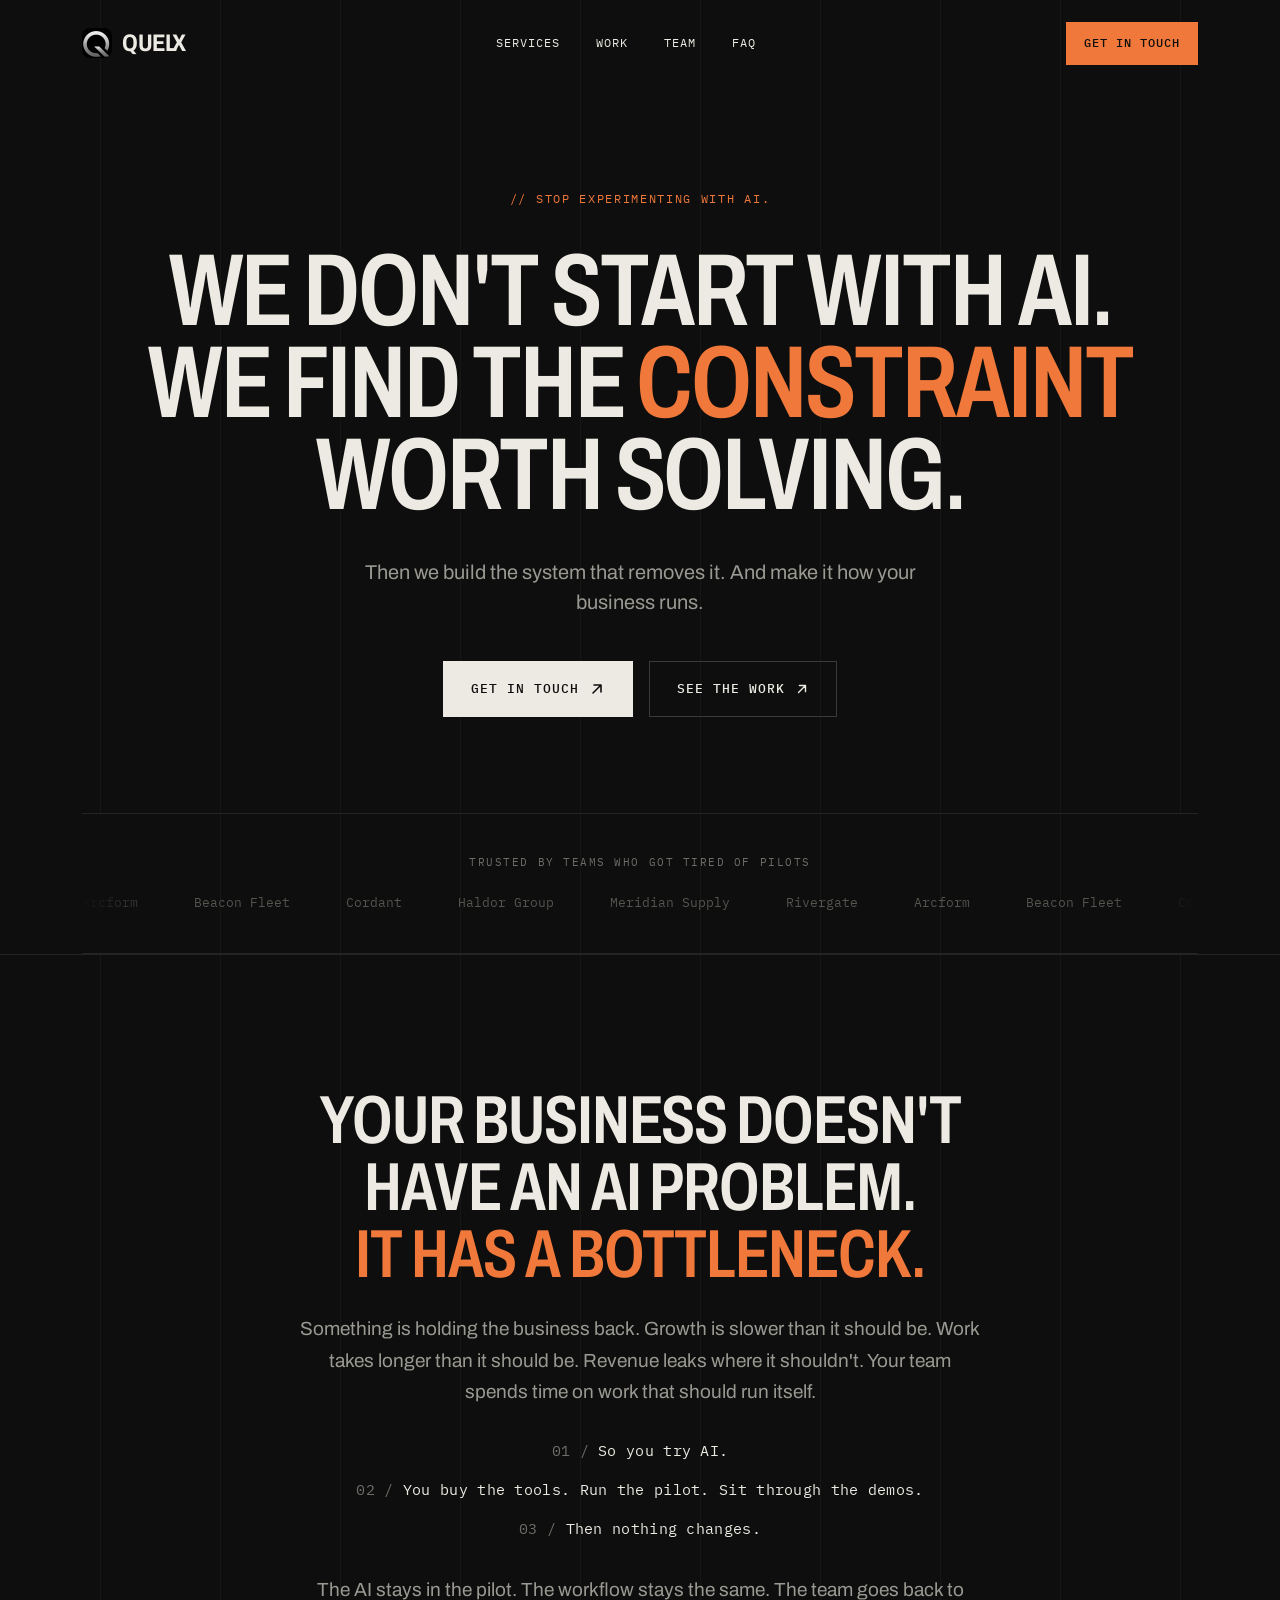
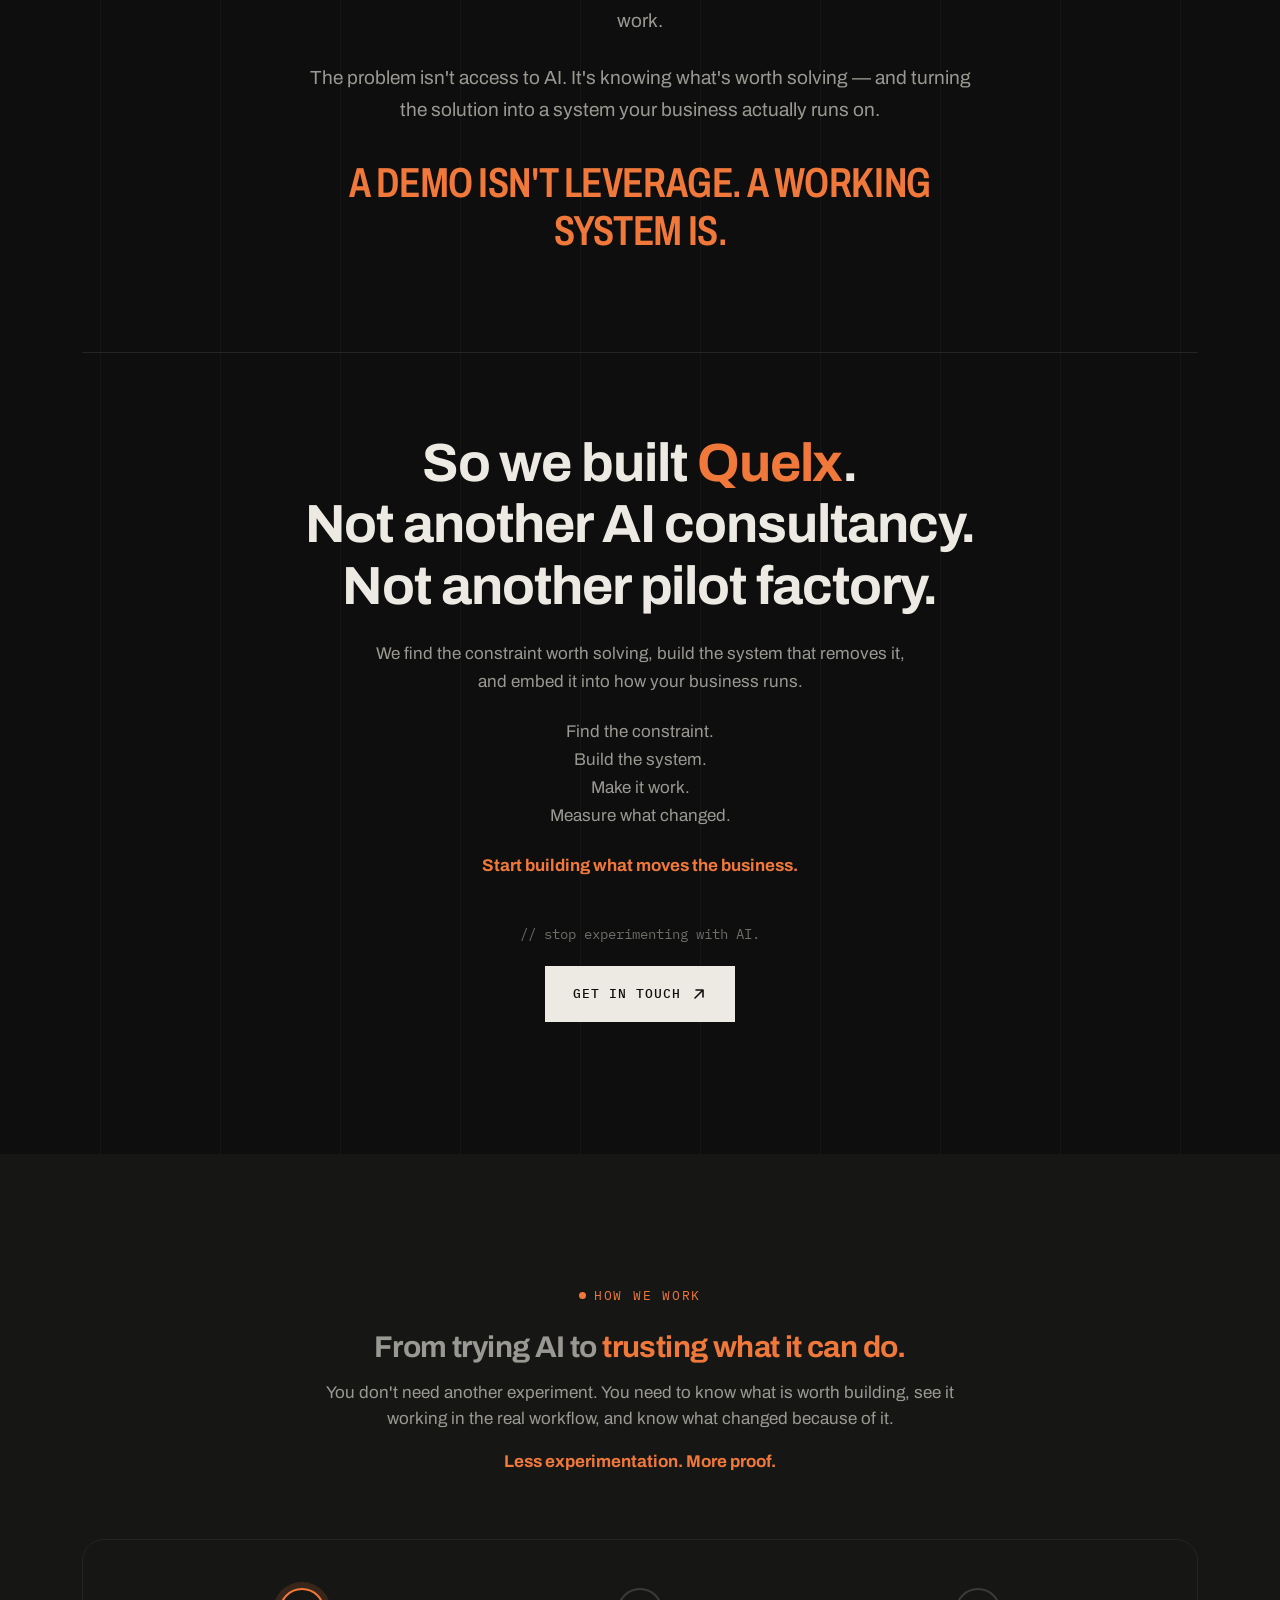
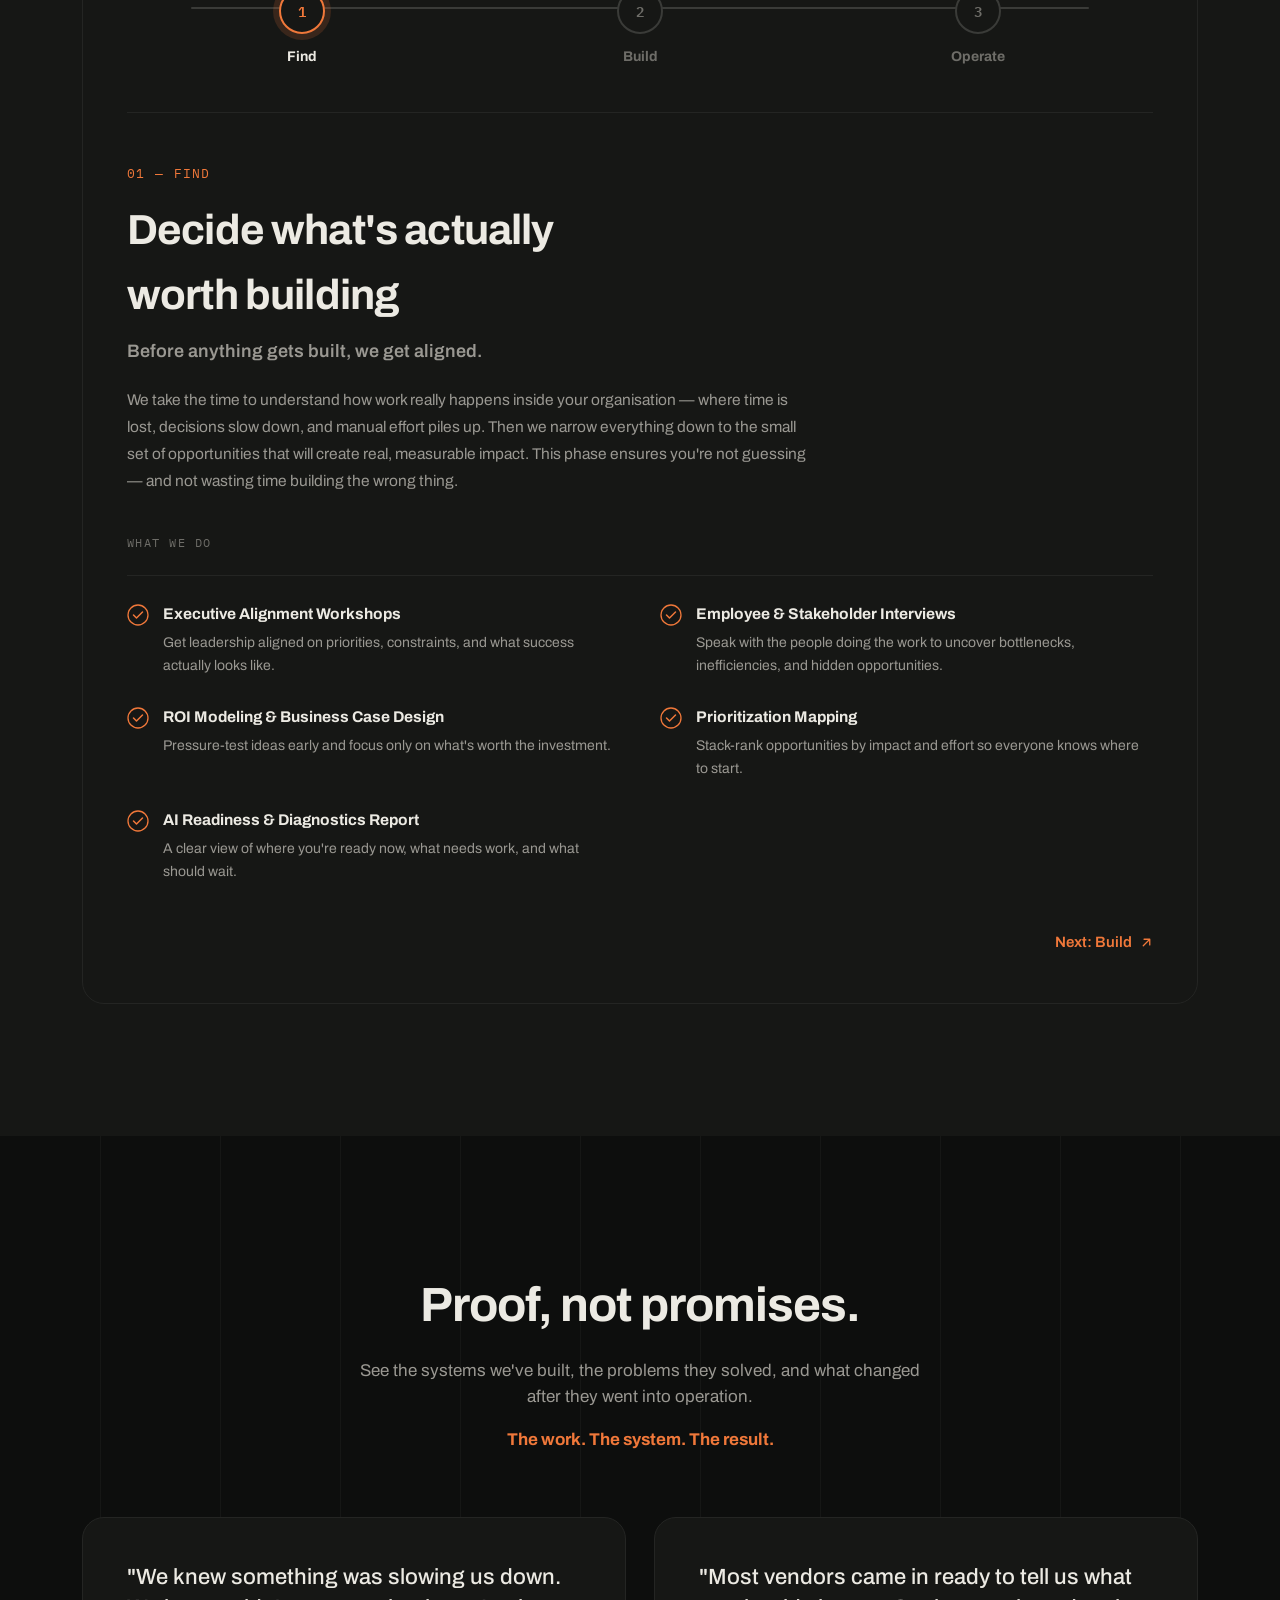
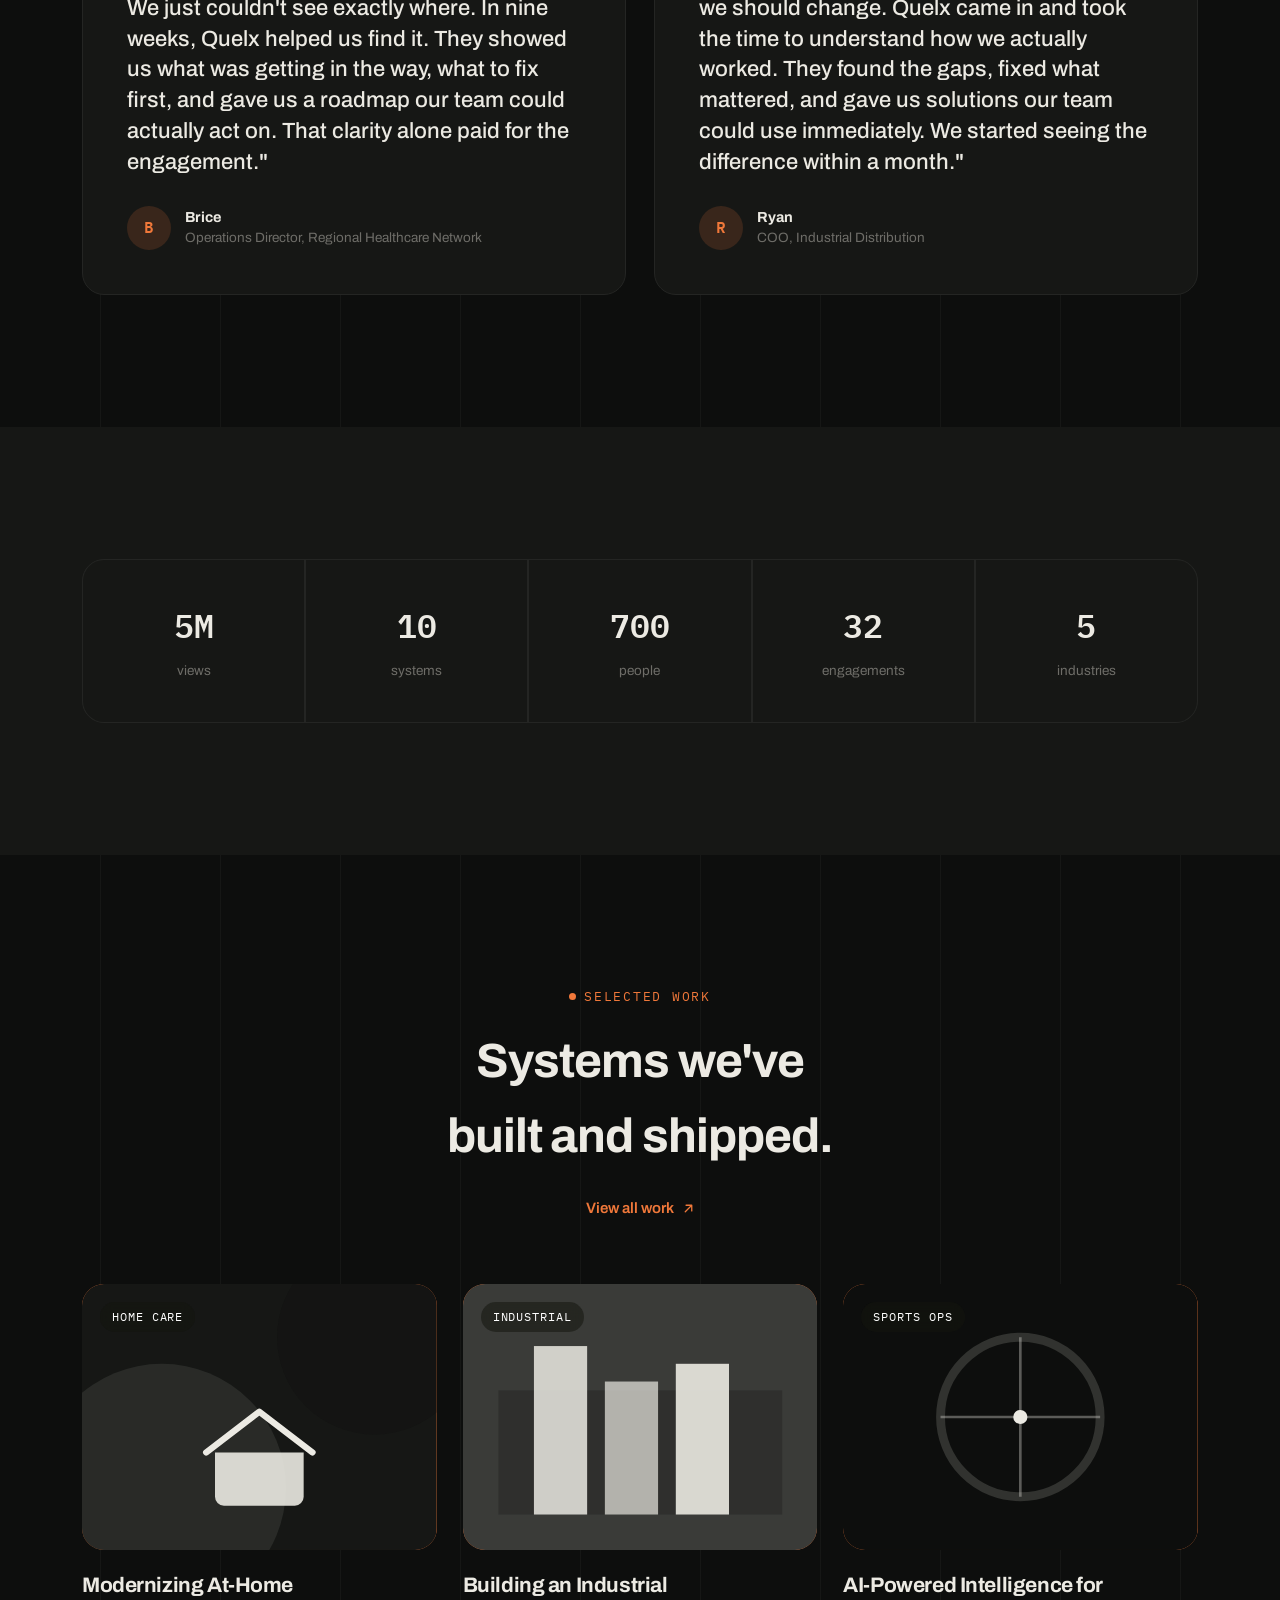
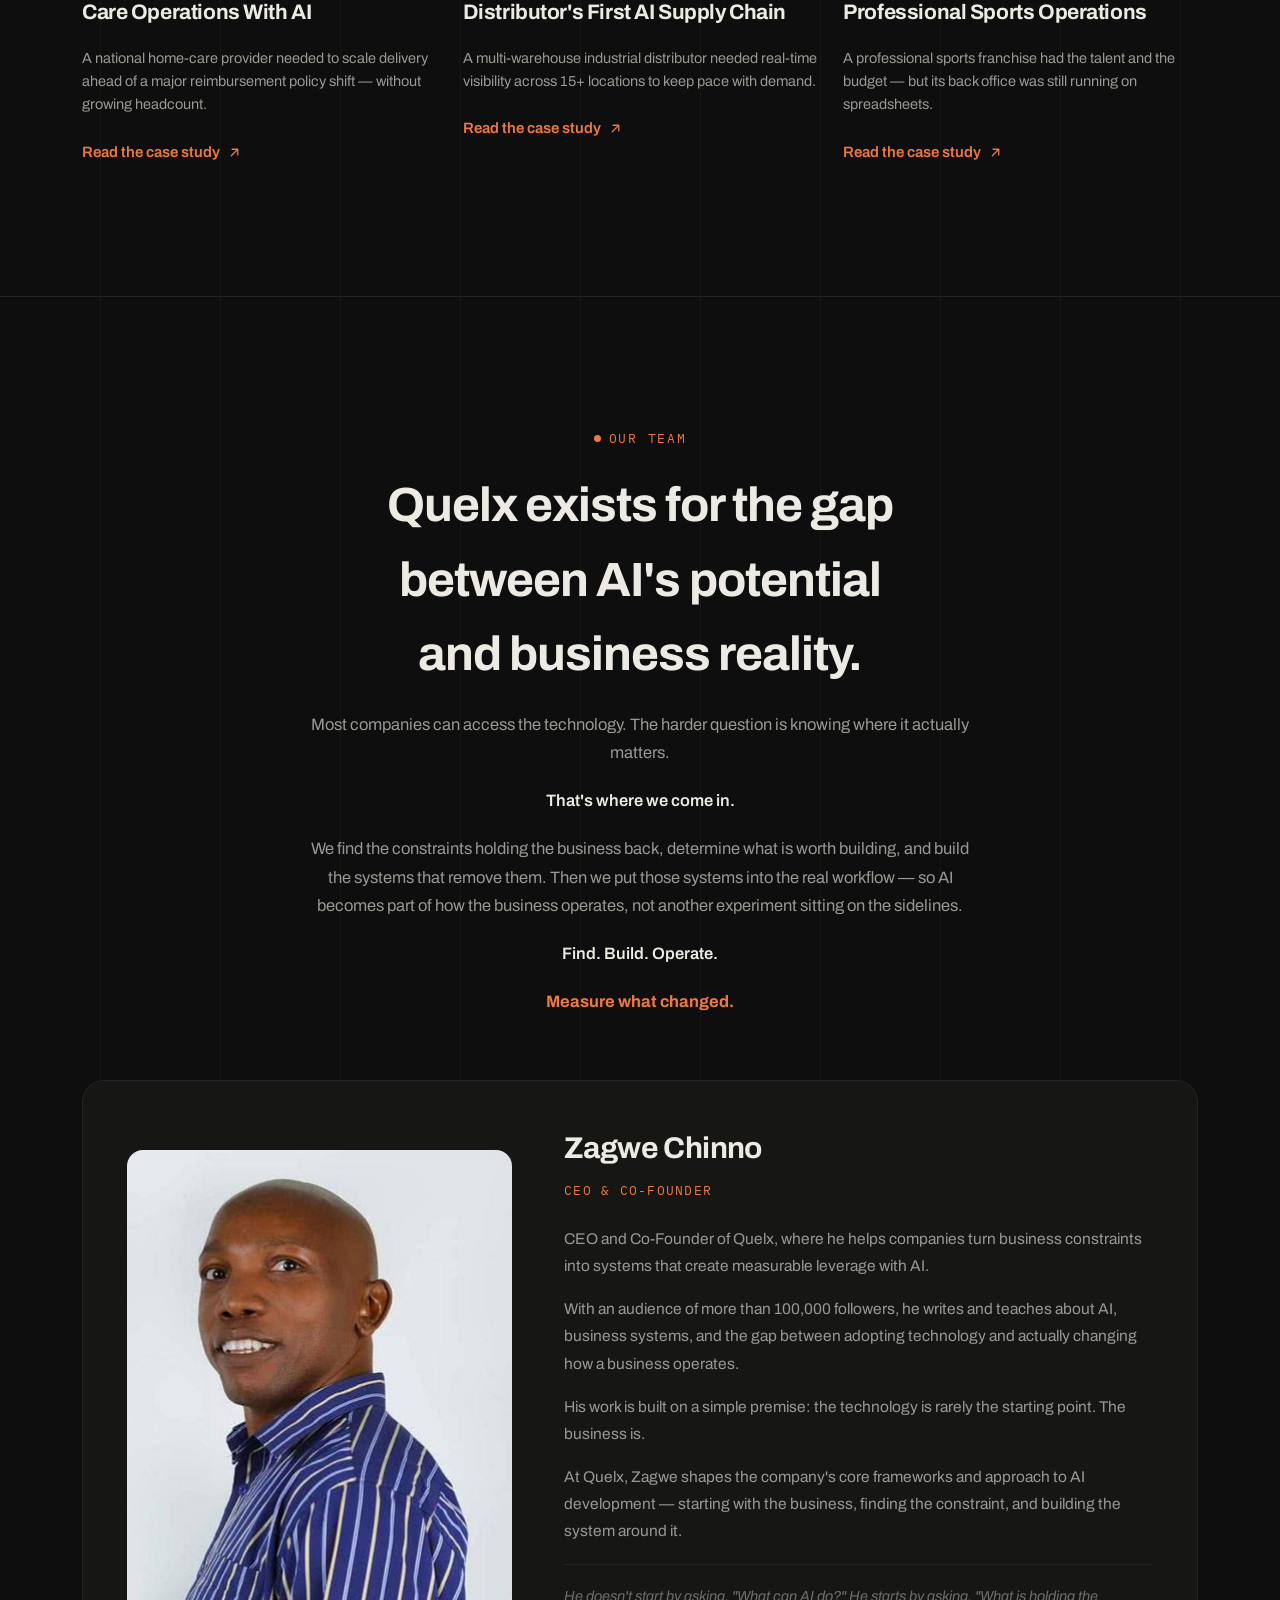
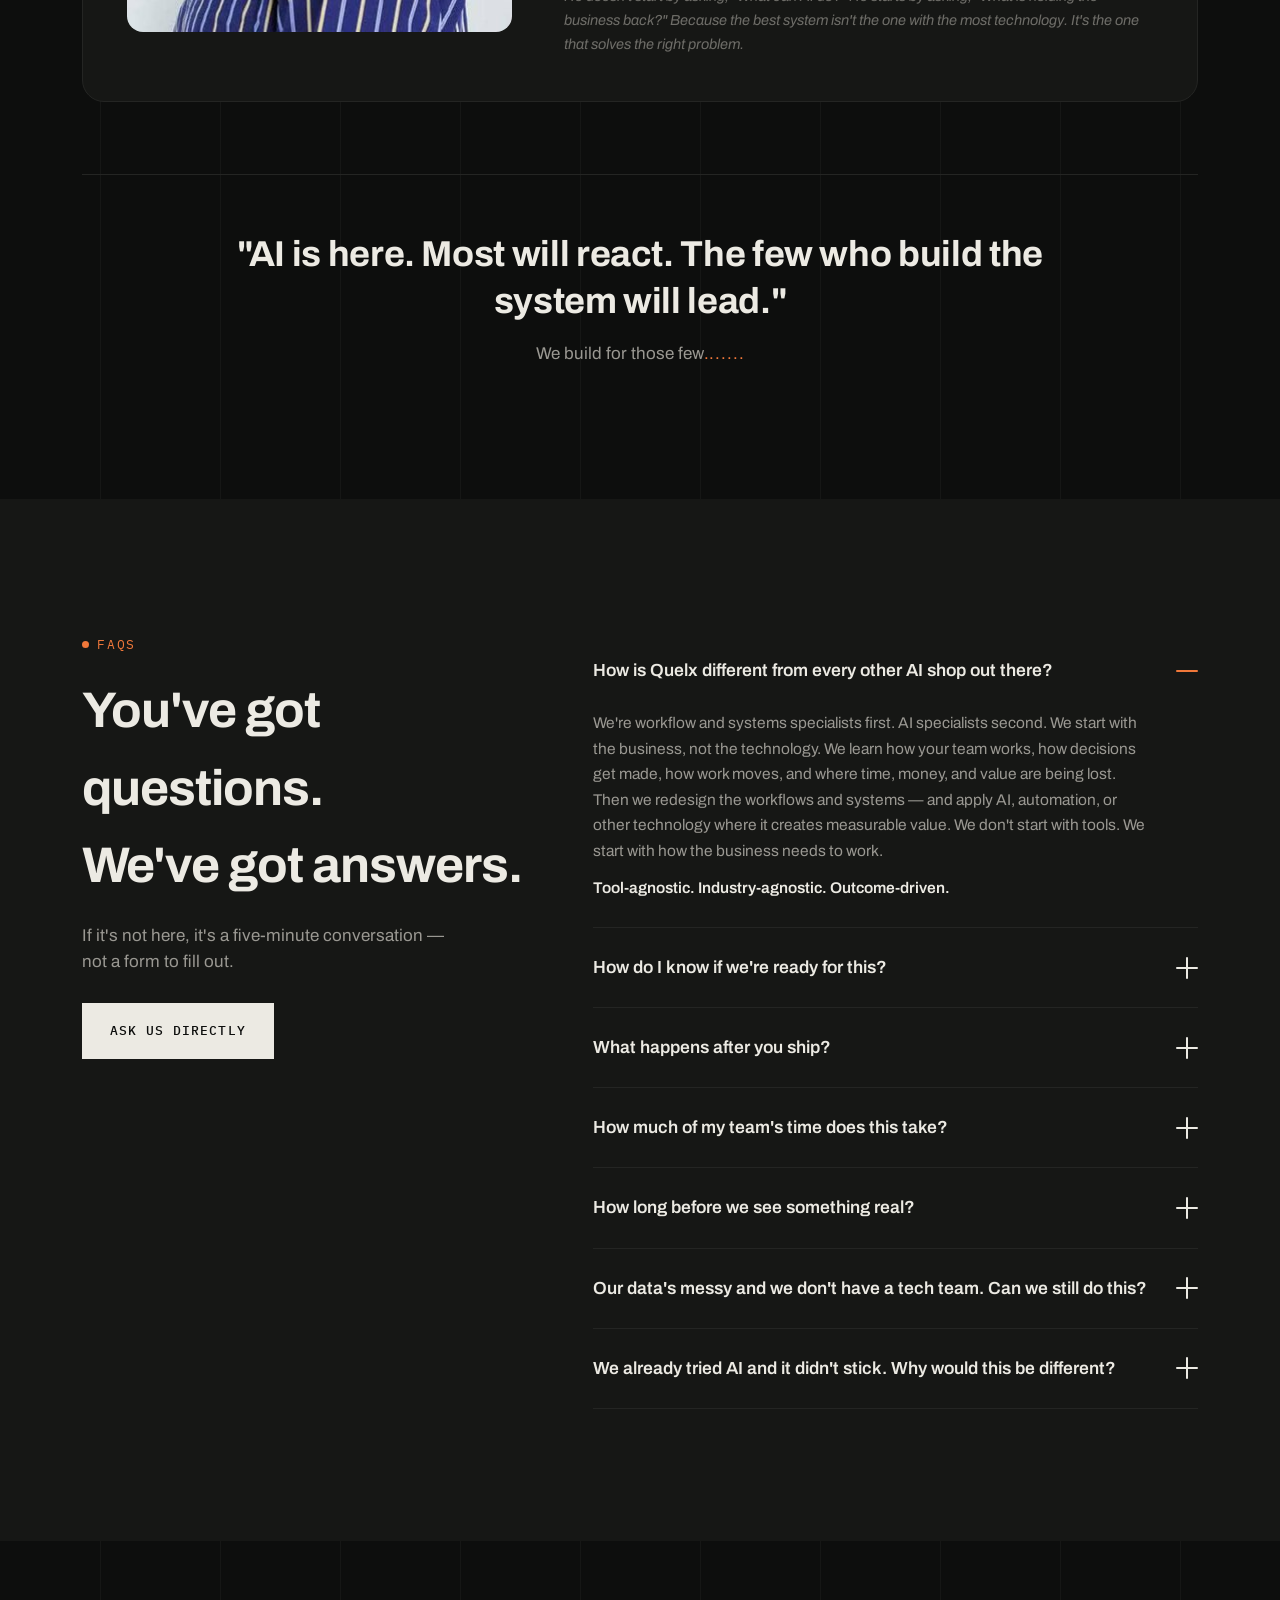
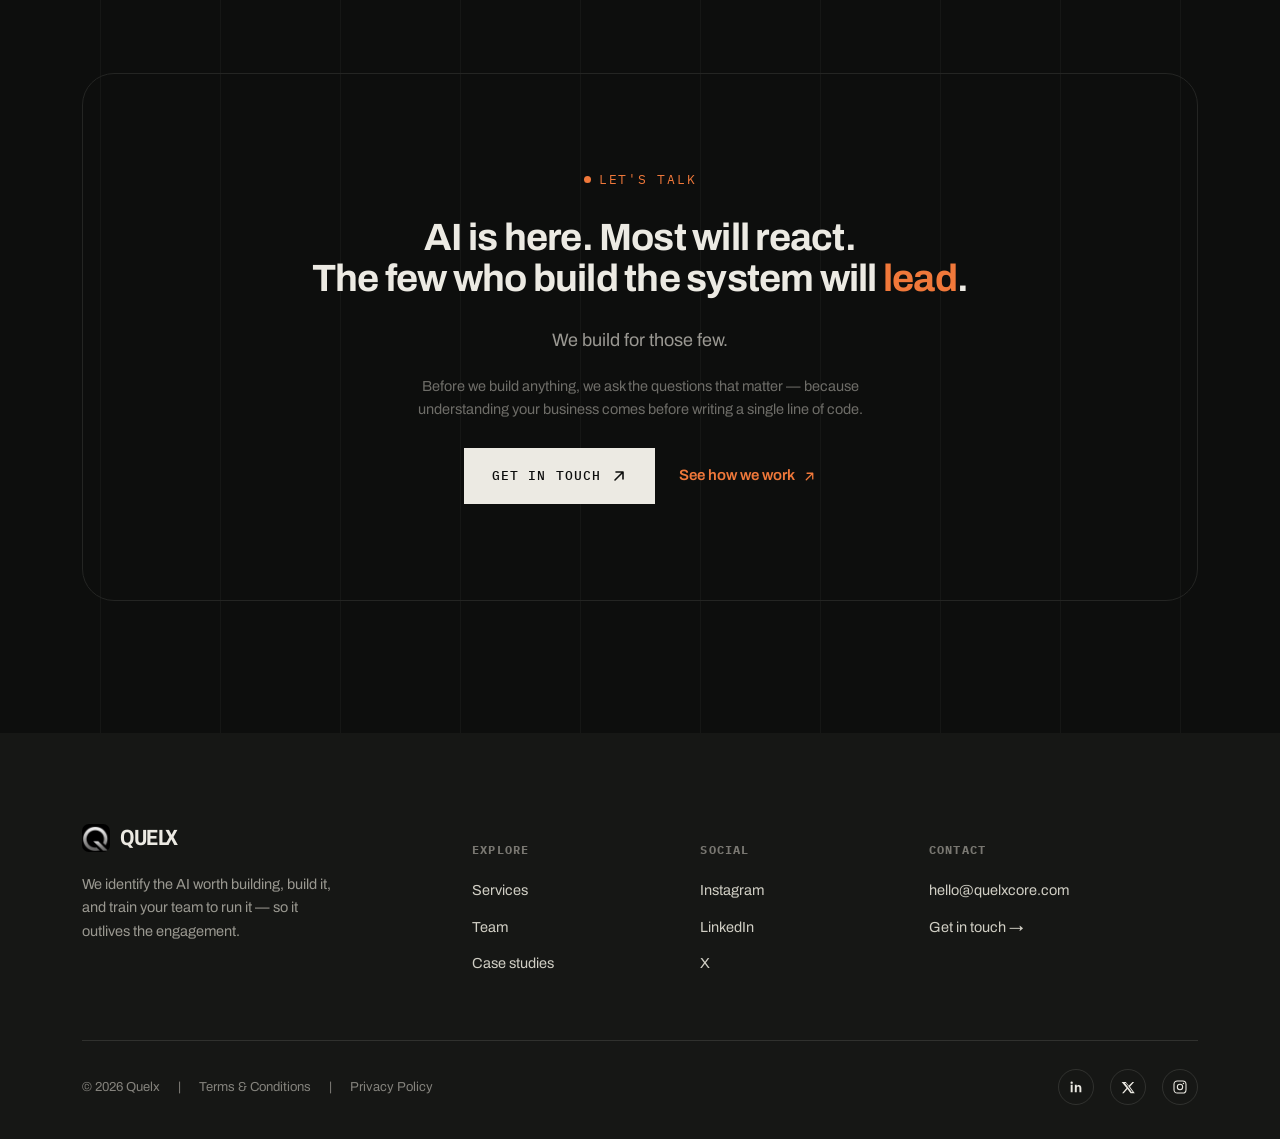
==== commit 5e8bade7: "Refine the design toward a premium, centered visual hierarchy - Center-align section intros site-wid" ====
--- a/index.html
+++ b/index.html
@@ -742,10 +742,6 @@
 
 <!-- ============ FOOTER ============ -->
 <footer>
-  <svg class="footer-noise" width="100%" height="100%" xmlns="http://www.w3.org/2000/svg">
-    <filter id="grain"><feTurbulence type="fractalNoise" baseFrequency="0.85" numOctaves="2" stitchTiles="stitch"/><feColorMatrix type="saturate" values="0"/></filter>
-    <rect width="100%" height="100%" filter="url(#grain)" opacity="0.06"/>
-  </svg>
   <div class="wrap">
     <div class="footer-top">
       <div>
--- a/assets/css/site.css
+++ b/assets/css/site.css
@@ -56,7 +56,8 @@
   .wrap{ max-width:var(--maxw); margin:0 auto; padding:0 32px; }
   .band{ position:relative; }
   .band-alt{ background:var(--paper); }
-  section{ padding:112px 0; border-bottom:1px solid var(--line); }
+  section{ padding:132px 0; }
+  #work{ border-bottom:1px solid var(--line); }
   .eyebrow{
     font-family:'IBM Plex Mono', monospace;
     font-size:12.5px;
@@ -157,12 +158,12 @@
     position:relative;
     overflow:hidden;
   }
-  .hero-grid{ display:grid; gap:36px; max-width:1180px; }
+  .hero-grid{ display:flex; flex-direction:column; align-items:center; text-align:center; gap:36px; max-width:1180px; margin:0 auto; }
   .hero-eyebrow{ font-family:'IBM Plex Mono', ui-monospace, monospace; font-size:12px; letter-spacing:.14em; text-transform:uppercase; color:var(--moss); }
-  .hero h1{ font-weight:600; font-stretch:72%; font-size:clamp(40px,8vw,112px); line-height:0.9; letter-spacing:-0.02em; text-transform:uppercase; text-wrap:balance; }
+  .hero h1{ font-weight:600; font-stretch:72%; font-size:clamp(40px,8vw,112px); line-height:0.9; letter-spacing:-0.02em; text-transform:uppercase; text-wrap:balance; max-width:1180px; }
   .hero h1 .accent, .hero h1 em{ font-style:normal; color:var(--moss); }
-  .hero-sub{ font-size:clamp(17px,1.6vw,20px); color:var(--ink-soft); max-width:560px; line-height:1.5; }
-  .hero-actions{ display:flex; align-items:center; gap:16px; margin-top:8px; flex-wrap:wrap; }
+  .hero-sub{ font-size:clamp(17px,1.6vw,20px); color:var(--ink-soft); max-width:560px; line-height:1.5; margin:0 auto; }
+  .hero-actions{ display:flex; align-items:center; justify-content:center; gap:16px; margin-top:8px; flex-wrap:wrap; }
 
   .marquee-wrap{
     margin-top:96px; padding:40px 0; border-top:1px solid var(--line); border-bottom:1px solid var(--line);
@@ -180,29 +181,31 @@
   @keyframes scroll{ from{ transform:translateX(0);} to{ transform:translateX(-50%);} }
 
   /* ---------- Problem section ---------- */
-  .stack-lines{ display:grid; gap:30px; max-width:760px; }
-  .stack-lines p{ font-size:clamp(19px,2vw,26px); color:var(--ink-soft); line-height:1.5; }
-  .problem-head{ font-weight:600; font-stretch:72%; font-size:clamp(32px,6vw,72px); line-height:0.95; letter-spacing:-0.015em; text-transform:uppercase; max-width:960px; text-wrap:balance; }
+  .stack-lines{ display:flex; flex-direction:column; align-items:center; text-align:center; gap:26px; max-width:680px; margin:0 auto; }
+  .stack-lines p{ font-size:clamp(17px,1.6vw,19px); color:var(--ink-soft); line-height:1.65; }
+  .problem-head{ font-weight:600; font-stretch:72%; font-size:clamp(32px,6vw,68px); line-height:0.98; letter-spacing:-0.015em; text-transform:uppercase; max-width:820px; text-wrap:balance; }
   .problem-head .accent{ color:var(--moss); }
-  .numbered-list{ display:flex; flex-direction:column; gap:18px; font-family:'IBM Plex Mono',monospace; font-size:16px; letter-spacing:.02em; }
-  .stack-lines .numbered-list p{ font-size:16px; color:var(--ink); }
+  .numbered-list{ display:flex; flex-direction:column; align-items:center; gap:14px; font-family:'IBM Plex Mono',monospace; font-size:15px; letter-spacing:.02em; margin:6px 0; }
+  .stack-lines .numbered-list p{ font-size:15px; color:var(--ink); }
   .numbered-list .num{ color:var(--ink-faint); }
   .stack-lines p.punch, .resolve p.punch, .process-intro p.punch, .section-head p.punch, .team-intro p.punch{ color:var(--moss); font-weight:700; }
-  .stack-lines p.punch{ font-size:clamp(28px,4.4vw,48px); font-weight:600; font-stretch:72%; text-transform:uppercase; letter-spacing:-0.01em; line-height:1.1; }
+  .stack-lines p.punch{ font-size:clamp(26px,4vw,42px); font-weight:600; font-stretch:72%; text-transform:uppercase; letter-spacing:-0.01em; line-height:1.15; margin-top:8px; }
   .process-intro p.punch{ font-size:17px; margin-top:16px; }
   .section-head p.punch{ font-size:17px; }
   .team-intro p.punch{ font-size:16.5px; }
-  .resolve{ margin-top:64px; padding-top:56px; border-top:1px solid var(--line); }
-  .resolve h2{ font-size:clamp(34px,4.4vw,58px); line-height:1.05; }
+  .resolve{ margin-top:96px; padding-top:80px; border-top:1px solid var(--line); display:flex; flex-direction:column; align-items:center; text-align:center; }
+  .resolve h2{ font-size:clamp(32px,4.2vw,54px); line-height:1.15; max-width:720px; }
   .resolve .accent{ color:var(--moss); }
-  .resolve p{ margin-top:22px; font-size:18px; color:var(--ink-soft); max-width:560px; }
-  .resolve-foot{ display:flex; align-items:center; justify-content:space-between; gap:24px; margin-top:40px; flex-wrap:wrap; }
+  .resolve p{ margin-top:22px; font-size:17px; color:var(--ink-soft); max-width:560px; line-height:1.65; }
+  .resolve-foot{ display:flex; flex-direction:column; align-items:center; gap:20px; margin-top:44px; }
   .resolve-foot .tag{ font-family:'IBM Plex Mono',monospace; font-size:14px; color:var(--ink-faint); }
 
   /* ---------- Process ---------- */
-  .section-head{ display:flex; align-items:flex-end; justify-content:space-between; gap:32px; margin-bottom:64px; flex-wrap:wrap; }
-  .section-head h2{ font-size:clamp(32px,4vw,50px); max-width:640px; }
-  .process-intro{ max-width:620px; margin-bottom:64px; }
+  .section-head{ display:flex; flex-direction:column; align-items:center; text-align:center; gap:16px; max-width:680px; margin:0 auto 64px; }
+  .section-head > div{ display:flex; flex-direction:column; align-items:center; }
+  .section-head h2{ font-size:clamp(32px,4vw,48px); max-width:640px; }
+  .section-head .link-arrow{ margin-top:8px; }
+  .process-intro{ max-width:640px; margin:0 auto 64px; text-align:center; display:flex; flex-direction:column; align-items:center; }
   .process-intro .kicker{ font-size:clamp(22px,2.6vw,30px); font-family:'Archivo',sans-serif; font-weight:700; color:var(--ink-soft); margin-bottom:10px; }
   .process-intro .kicker .accent{ color:var(--moss); }
 
@@ -269,8 +272,8 @@
   .case-card .link-arrow{ margin-top:2px; }
 
   /* ---------- Team ---------- */
-  .team-intro{ max-width:720px; margin-bottom:56px; }
-  .team-intro h2{ font-size:clamp(32px,4vw,50px); margin-top:2px; }
+  .team-intro{ max-width:680px; margin:0 auto 64px; text-align:center; display:flex; flex-direction:column; align-items:center; }
+  .team-intro h2{ font-size:clamp(32px,4vw,48px); margin-top:2px; }
   .team-intro p{ margin-top:20px; color:var(--ink-soft); font-size:16.5px; line-height:1.7; }
   .team-intro p.strong{ color:var(--ink); font-weight:600; }
   .team-person{ display:grid; grid-template-columns:.85fr 1.3fr; gap:52px; align-items:center; background:var(--paper); border:1px solid var(--line); border-radius:var(--radius-card); padding:44px; }
@@ -299,7 +302,7 @@
   .legal-title{ font-size:clamp(32px,4.4vw,52px); margin-top:12px; }
   .legal-updated{ margin-top:14px; color:var(--ink-faint); font-size:13.5px; font-family:'IBM Plex Mono',monospace; }
   .legal-body{ margin-top:56px; display:flex; flex-direction:column; gap:34px; }
-  .legal-body section{ border-bottom:1px solid var(--line); padding-bottom:34px; }
+  .legal-body section{ padding:0 0 34px; border-bottom:1px solid var(--line); }
   .legal-body section:last-child{ border-bottom:none; padding-bottom:0; }
   .legal-body h3{ font-size:19px; margin-bottom:12px; }
   .legal-body p{ color:var(--ink-soft); font-size:15.5px; line-height:1.75; }
@@ -357,7 +360,7 @@
   /* ---------- Final CTA ---------- */
   .final-cta{ border-bottom:none; }
   .cta-box{
-    border:1px dashed var(--line-strong); border-radius:32px;
+    border:1px solid var(--line); border-radius:32px;
     padding:96px 48px; text-align:center; display:flex; flex-direction:column; align-items:center; gap:28px;
     position:relative; overflow:hidden;
   }
@@ -369,8 +372,7 @@
   .cta-actions{ display:flex; align-items:center; gap:24px; flex-wrap:wrap; justify-content:center; }
 
   /* ---------- Footer ---------- */
-  footer{ background:var(--footer-bg); color:var(--footer-ink); padding:88px 0 34px; position:relative; overflow:hidden; }
-  .footer-noise{ position:absolute; inset:0; opacity:.5; mix-blend-mode:overlay; pointer-events:none; }
+  footer{ background:var(--footer-bg); color:var(--footer-ink); padding:88px 0 34px; position:relative; }
   .footer-top{ display:grid; grid-template-columns:1.3fr .7fr .7fr 1fr; gap:40px; padding-bottom:64px; border-bottom:1px solid var(--footer-line); position:relative; }
   .footer-brand{ display:flex; align-items:center; gap:10px; font-family:'Archivo',sans-serif; font-weight:700; font-stretch:80%; font-size:22px; letter-spacing:-0.02em; text-transform:uppercase; }
   .footer-brand svg{ width:28px; height:28px; }
@@ -425,7 +427,7 @@
     .testi-grid, .case-grid{ grid-template-columns:1fr; }
     .faq-layout{ grid-template-columns:1fr; gap:36px; }
     .footer-top{ grid-template-columns:1fr 1fr; row-gap:44px; }
-    section{ padding:76px 0; }
+    section{ padding:88px 0; }
     .hero{ padding-top:150px; }
     .roadmap{ padding:32px 20px 0; }
     .roadmap-line{ left:32px; right:32px; }
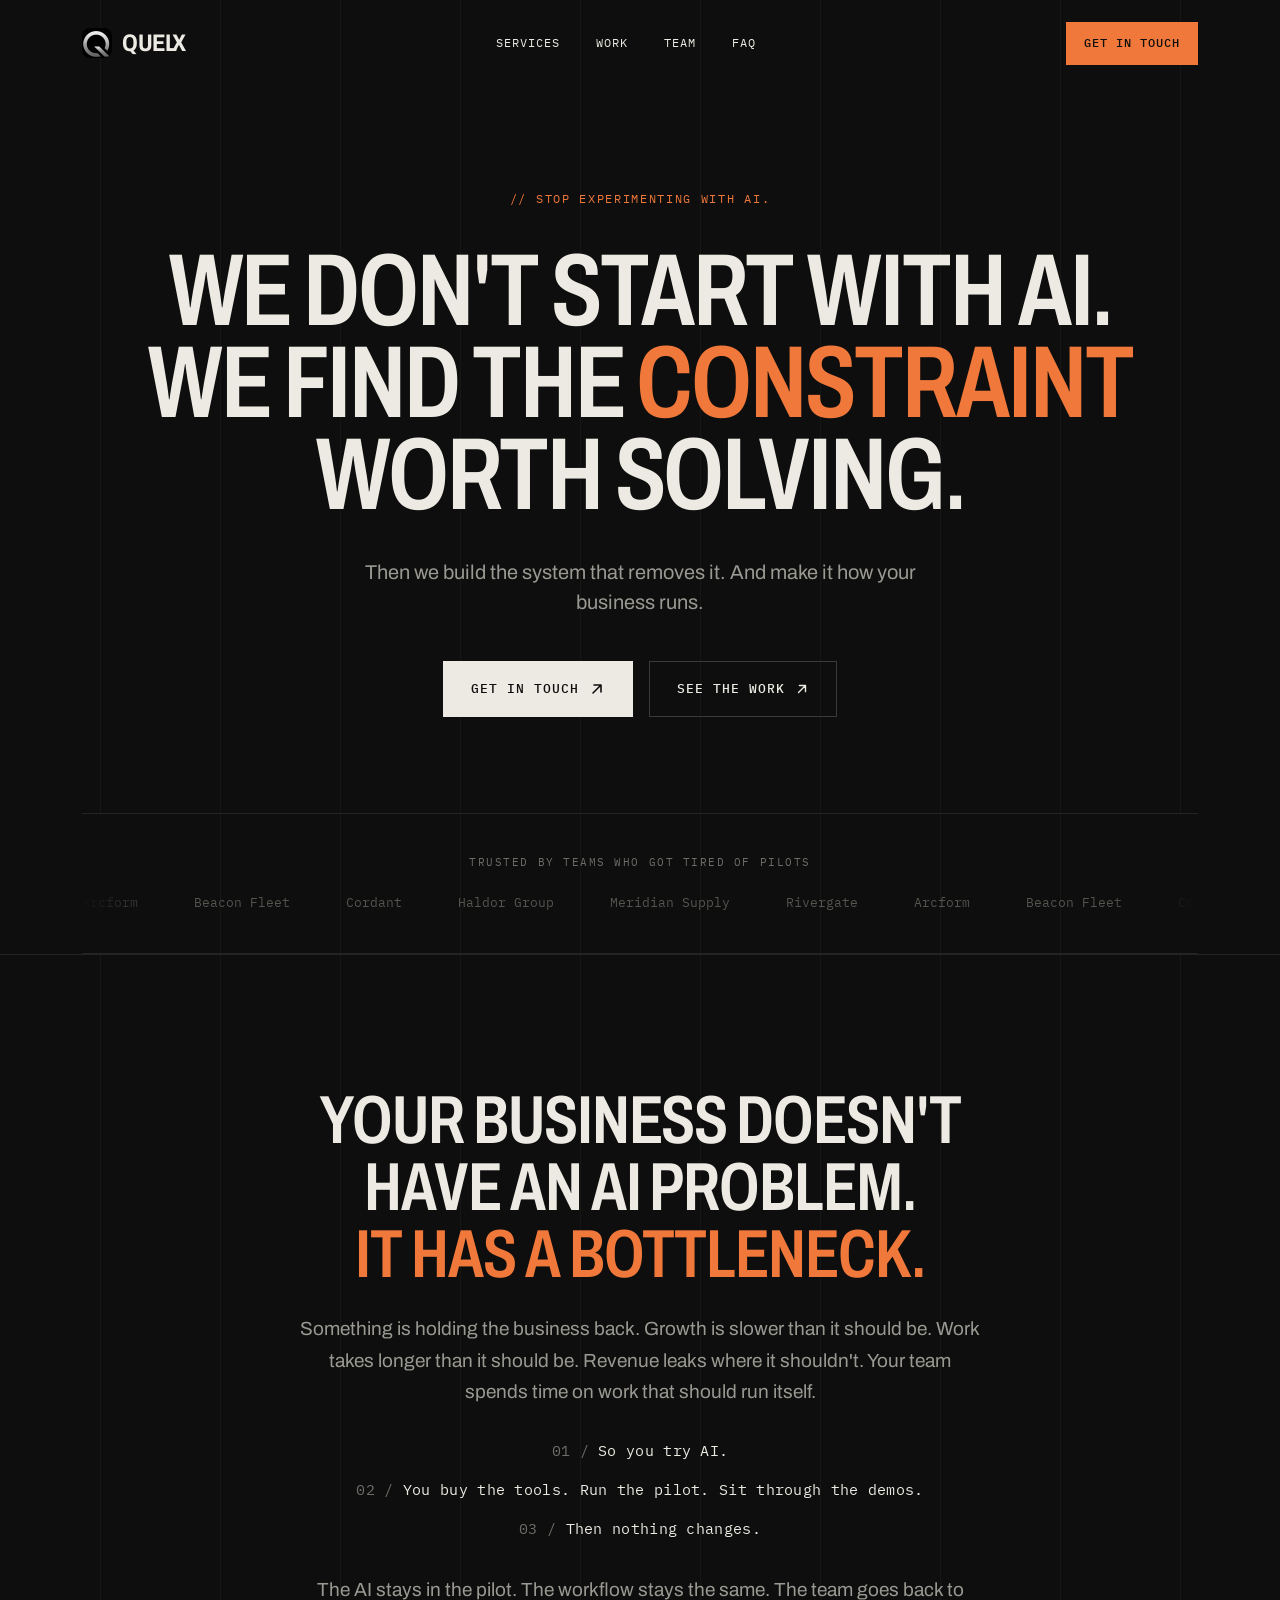
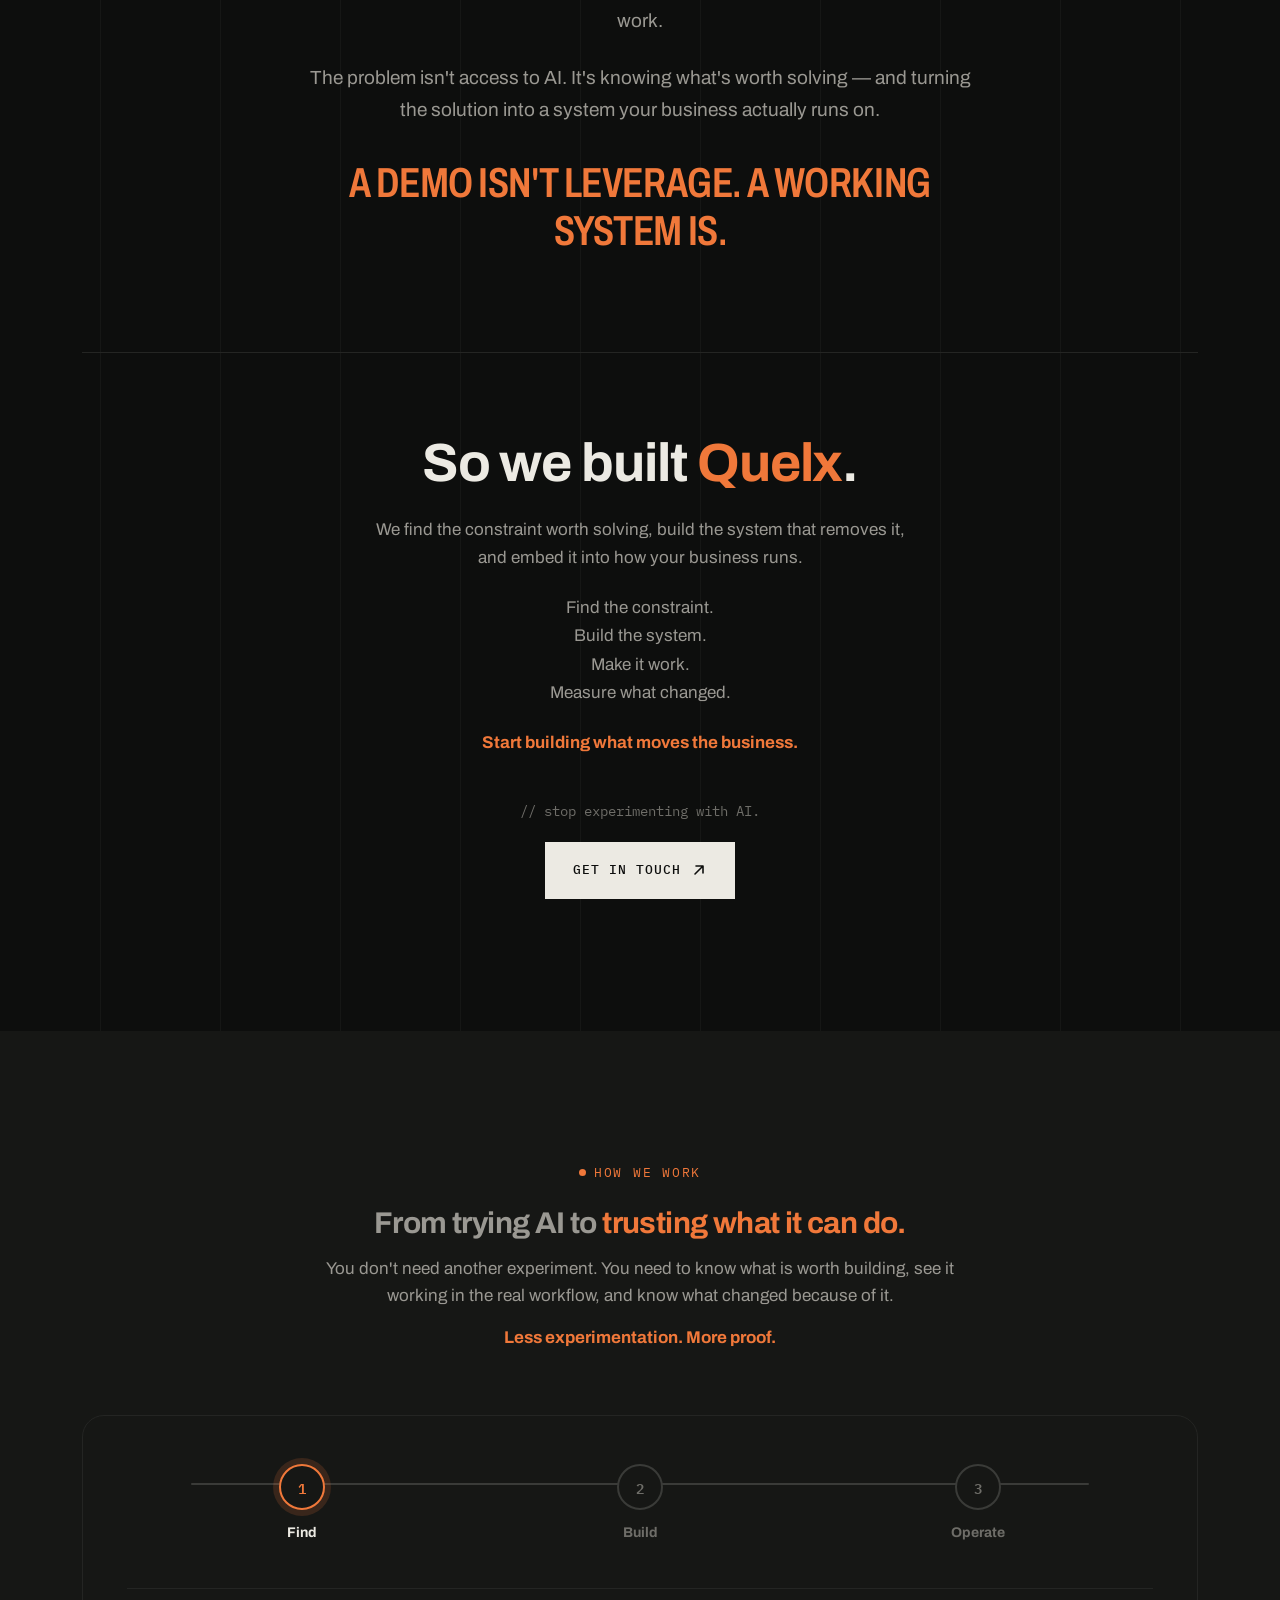
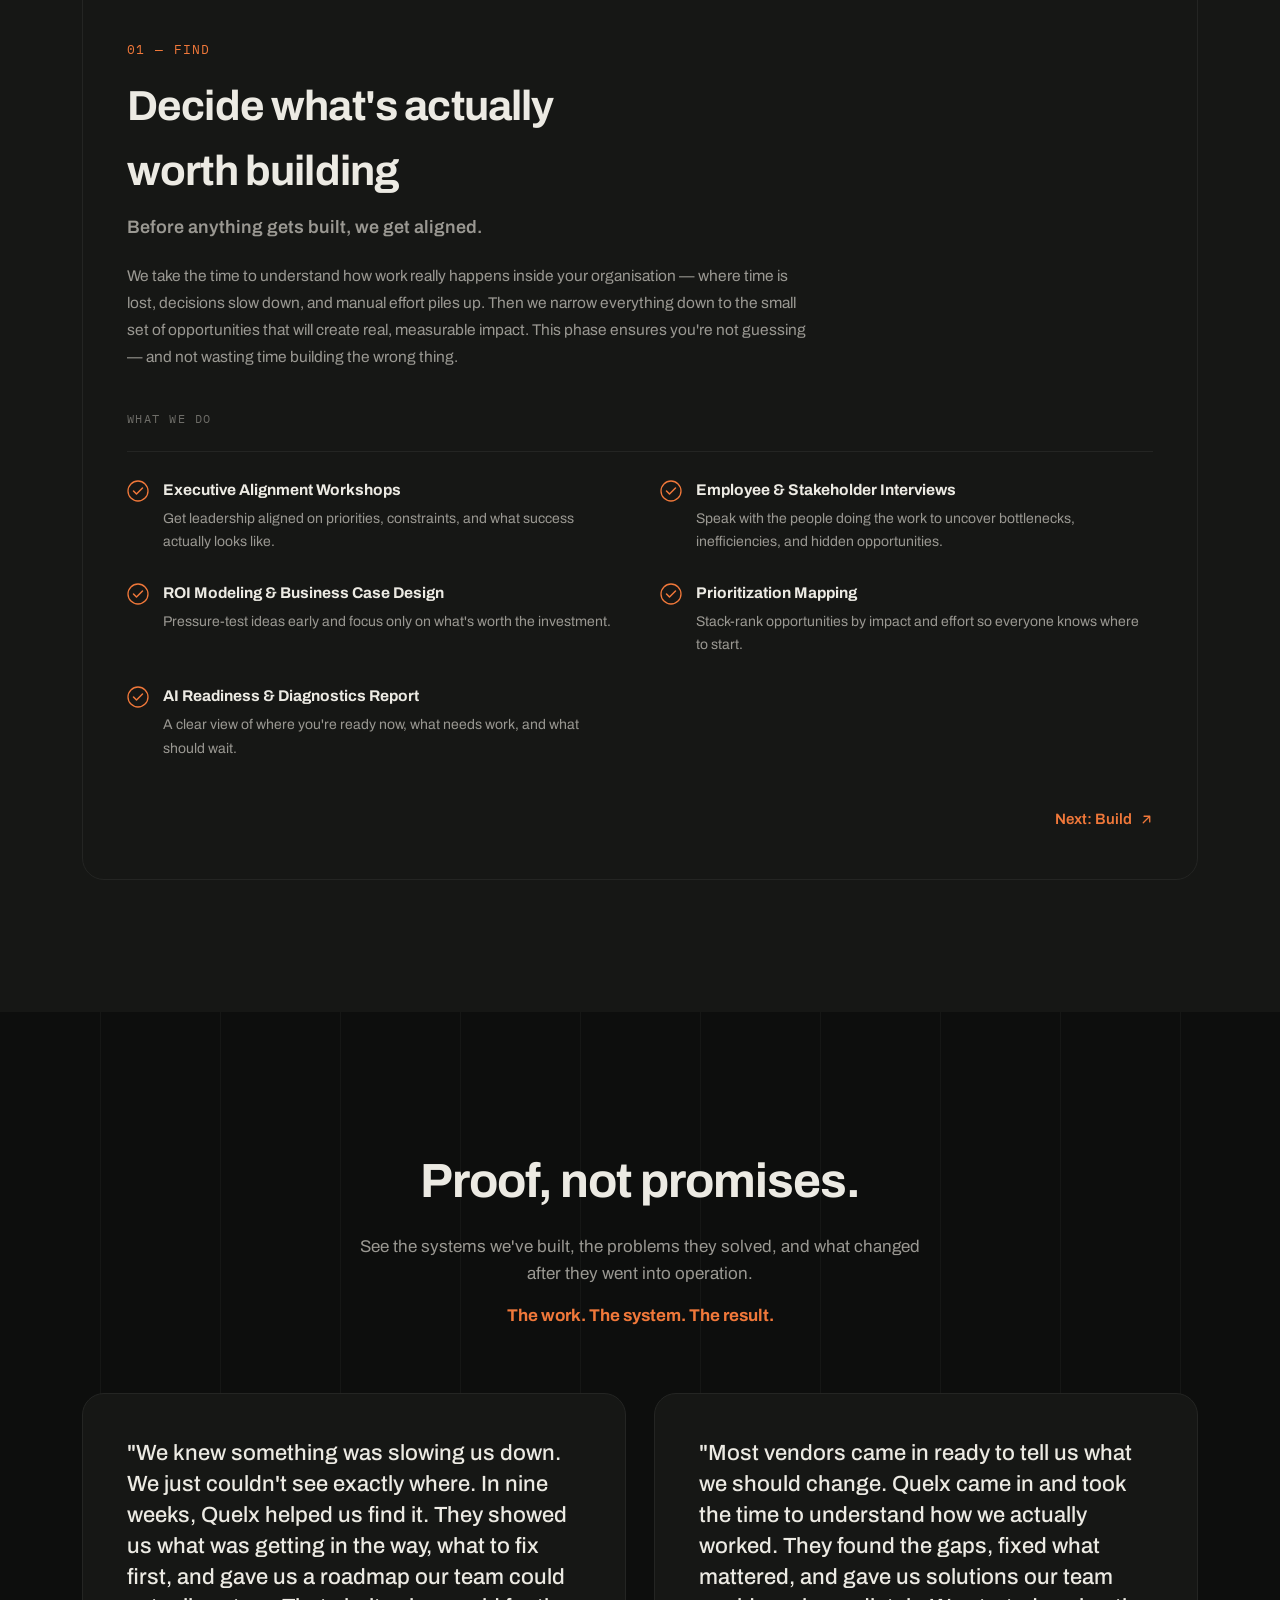
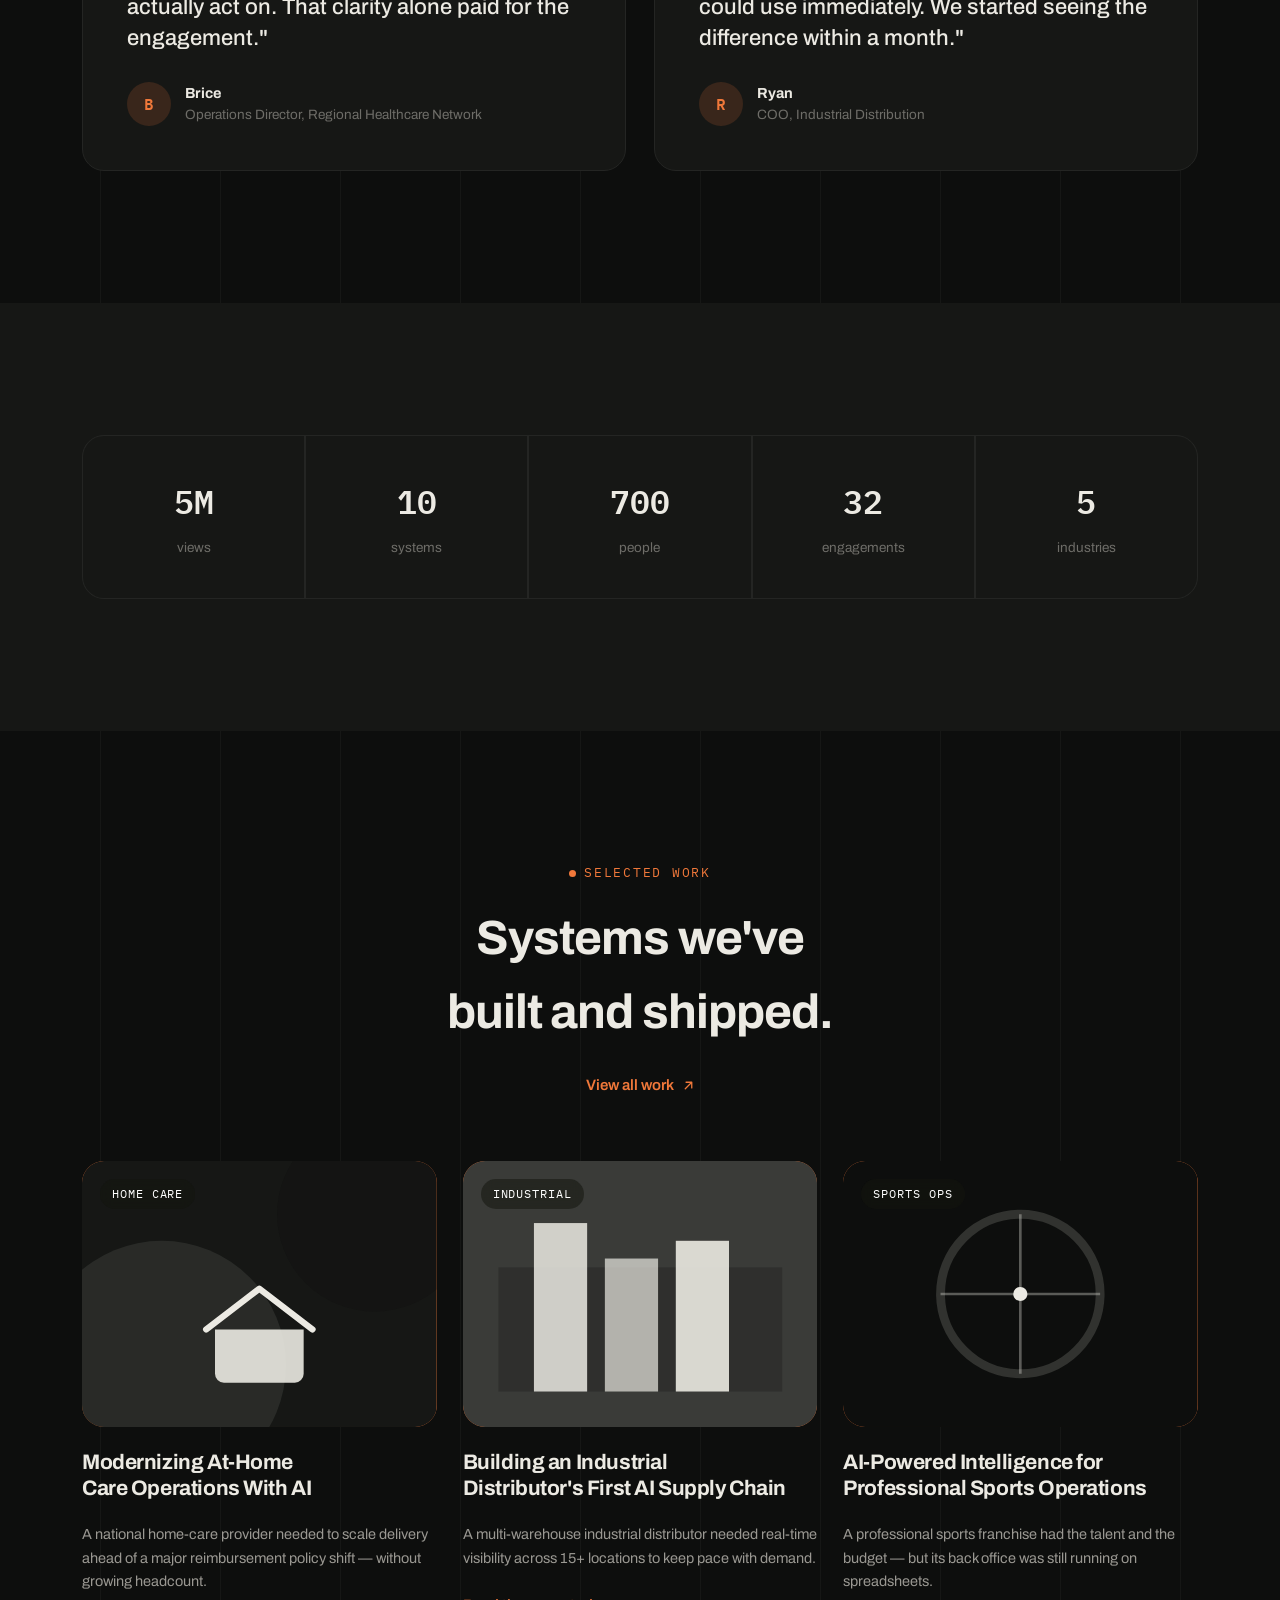
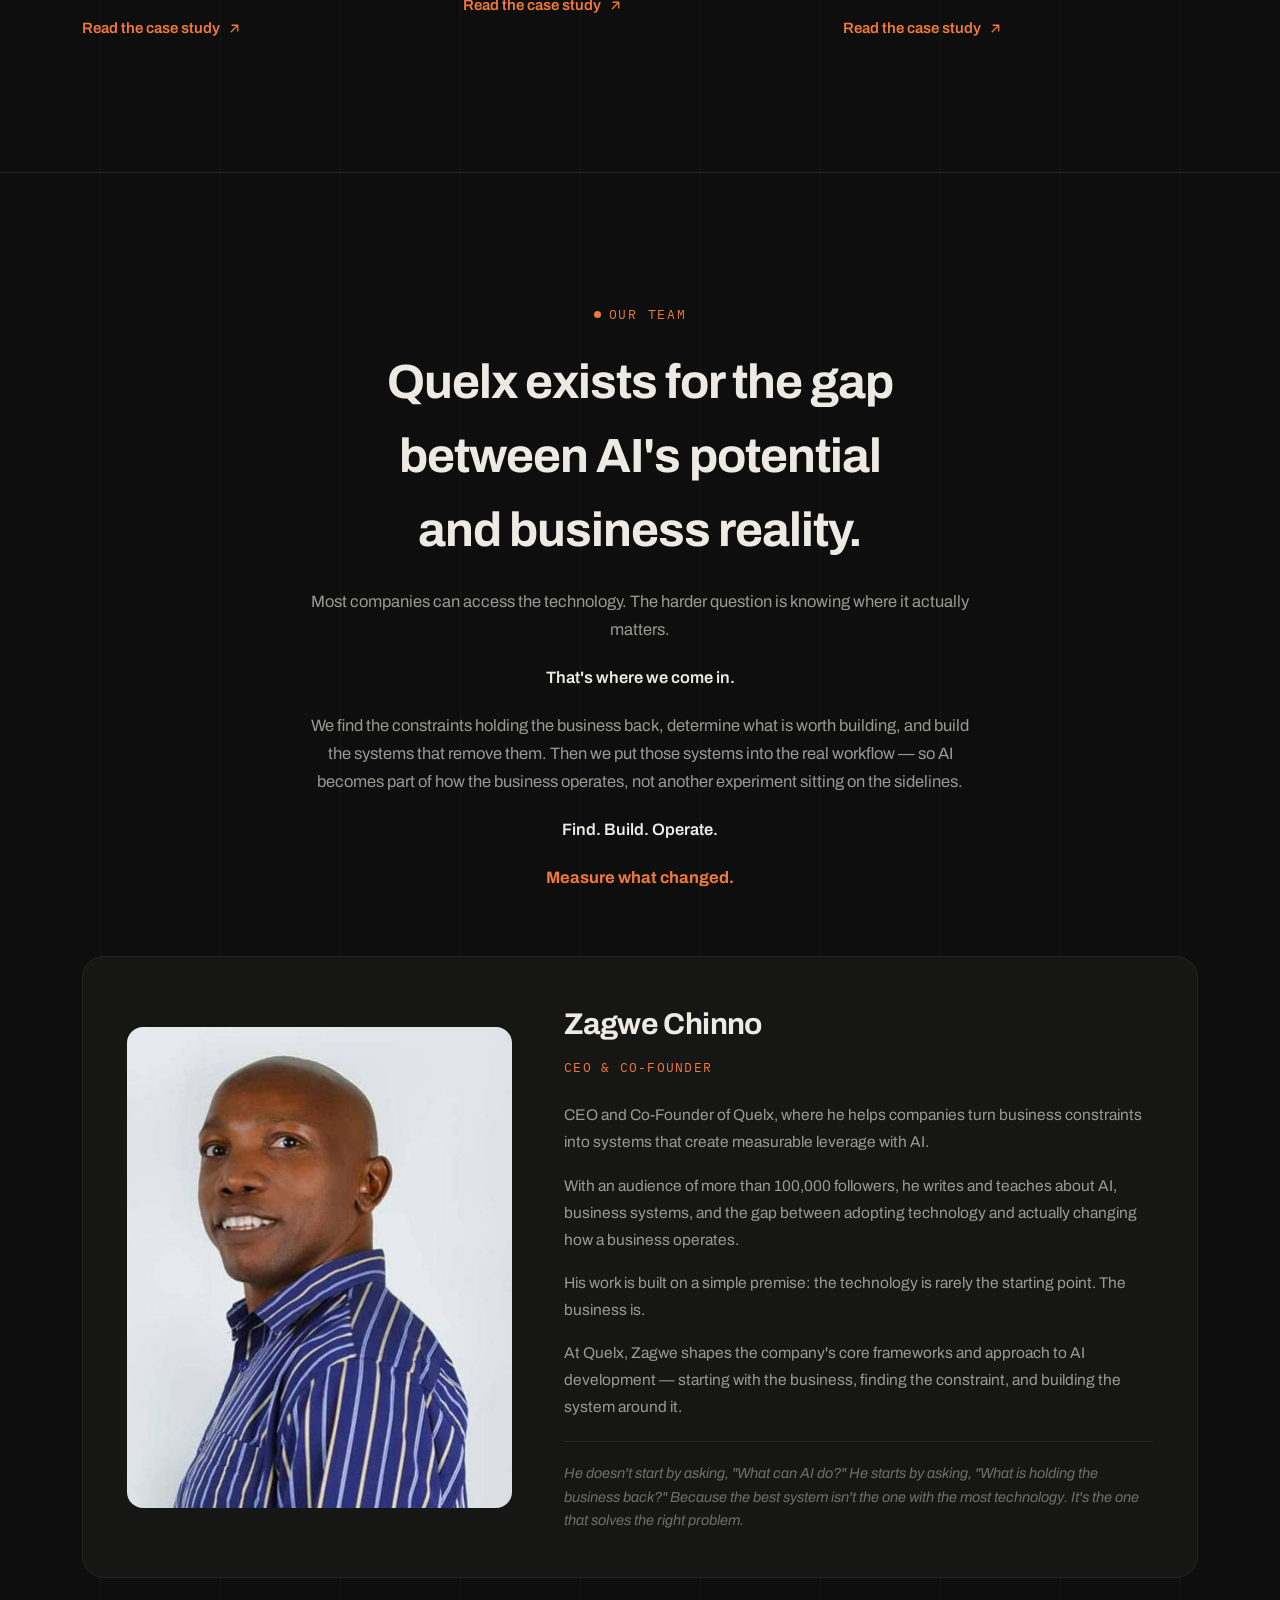
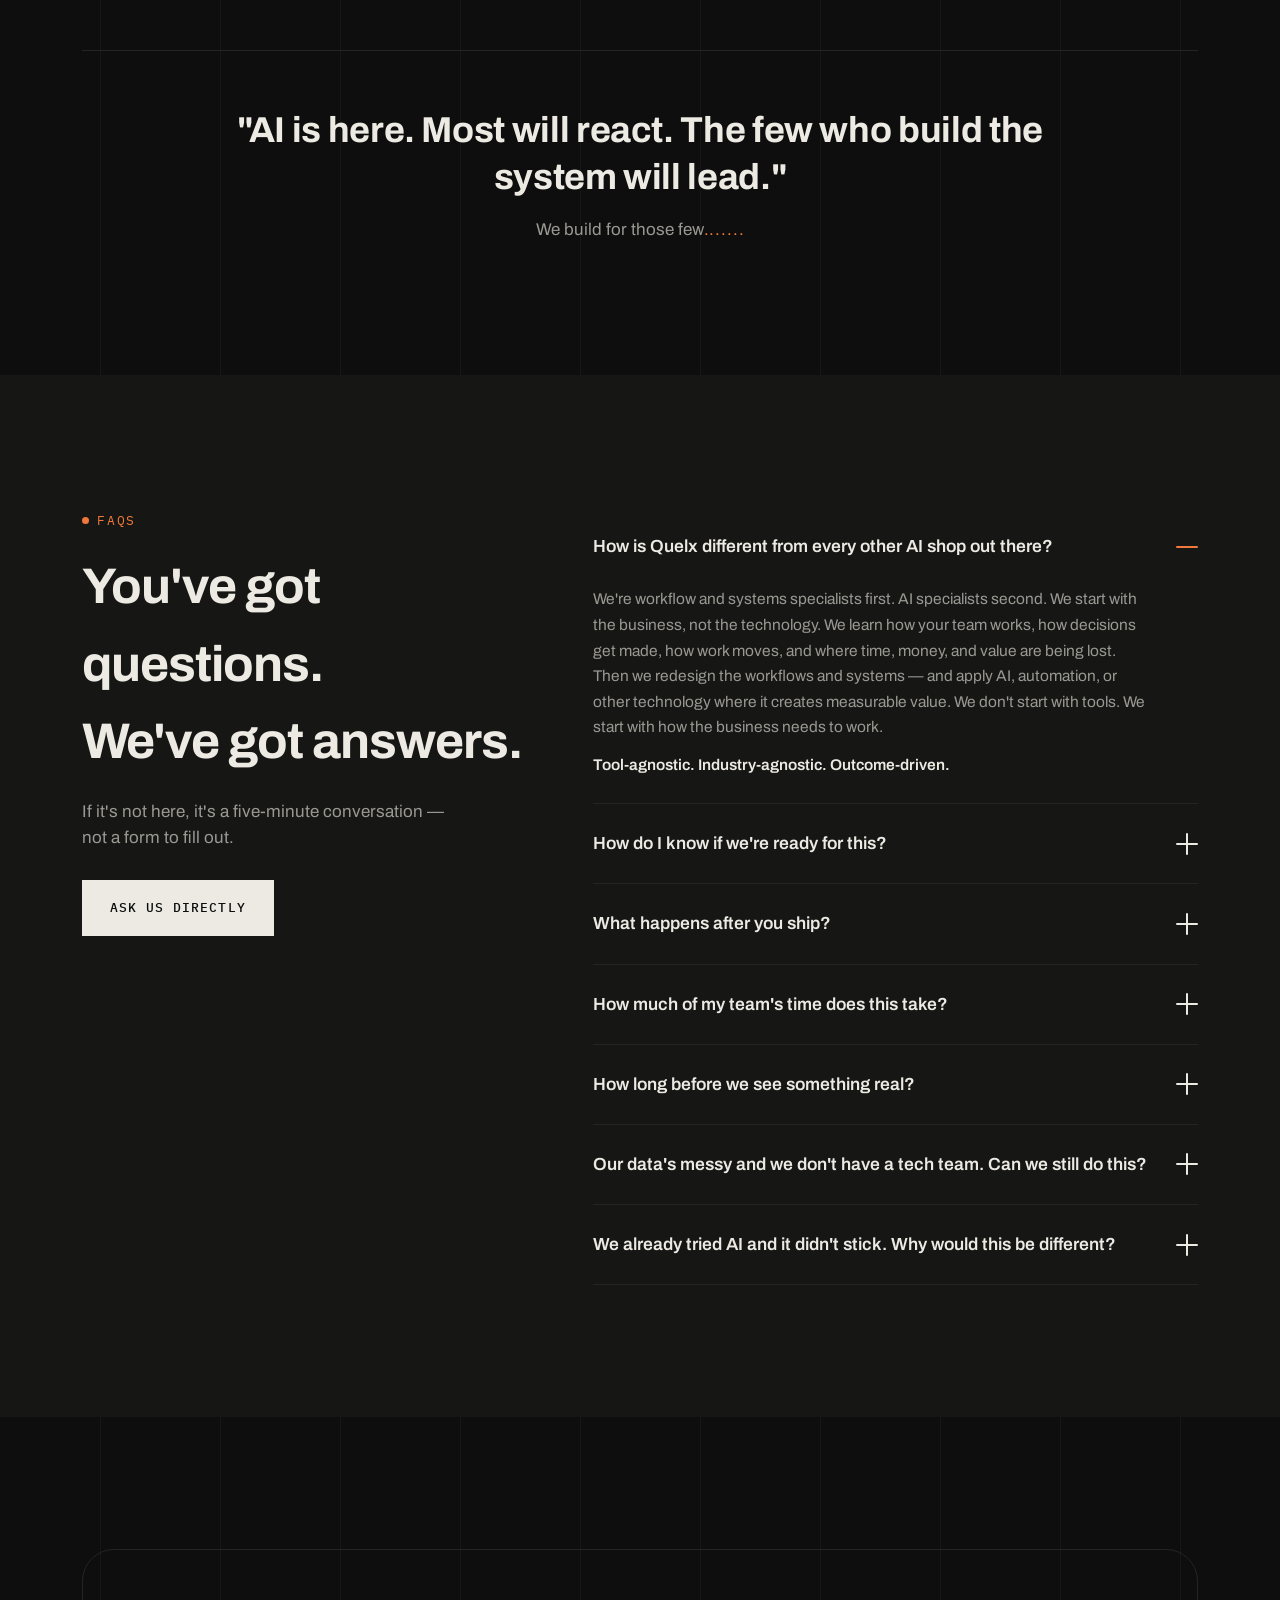
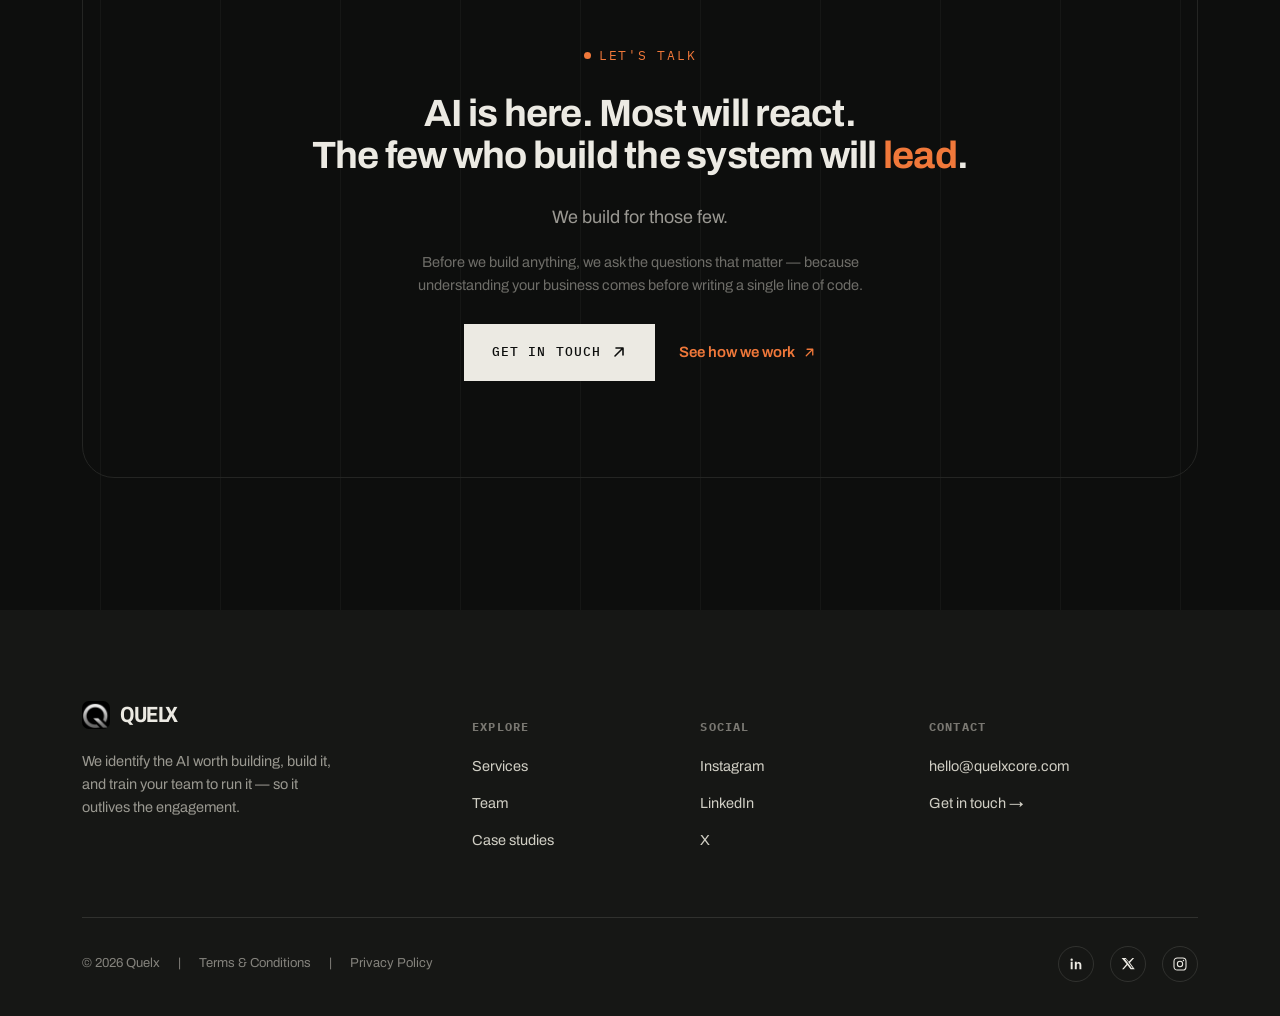
==== commit b86a113f: "Trim the resolve headline to "So we built Quelx." Remove the "Not another AI consultancy. Not anothe" ====
--- a/index.html
+++ b/index.html
@@ -106,7 +106,7 @@
       </div>
 
       <div class="resolve reveal">
-        <h2>So we built <span class="accent">Quelx</span>.<br>Not another AI consultancy.<br>Not another pilot factory.</h2>
+        <h2>So we built <span class="accent">Quelx</span>.</h2>
         <p>We find the constraint worth solving, build the system that removes it, and embed it into how your business runs.</p>
         <p>Find the constraint.<br>Build the system.<br>Make it work.<br>Measure what changed.</p>
         <p class="punch">Start building what moves the business.</p>
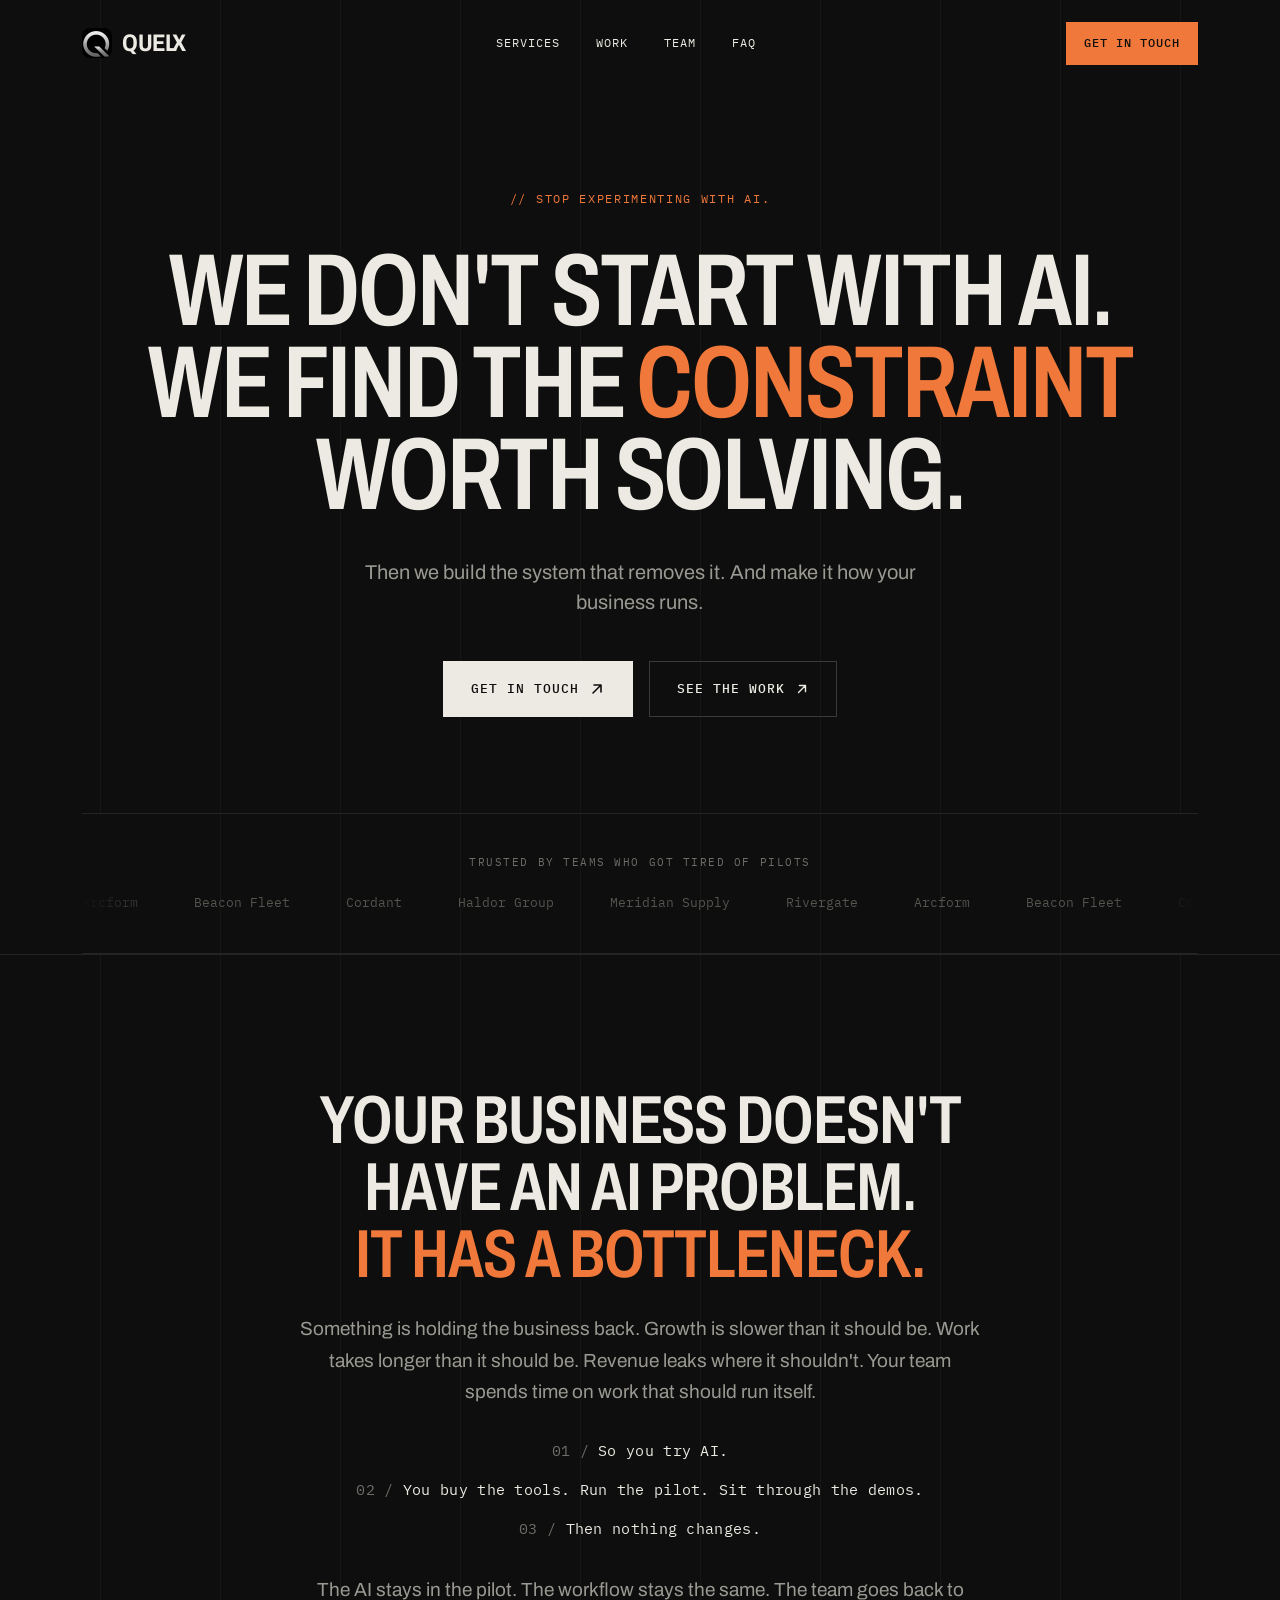
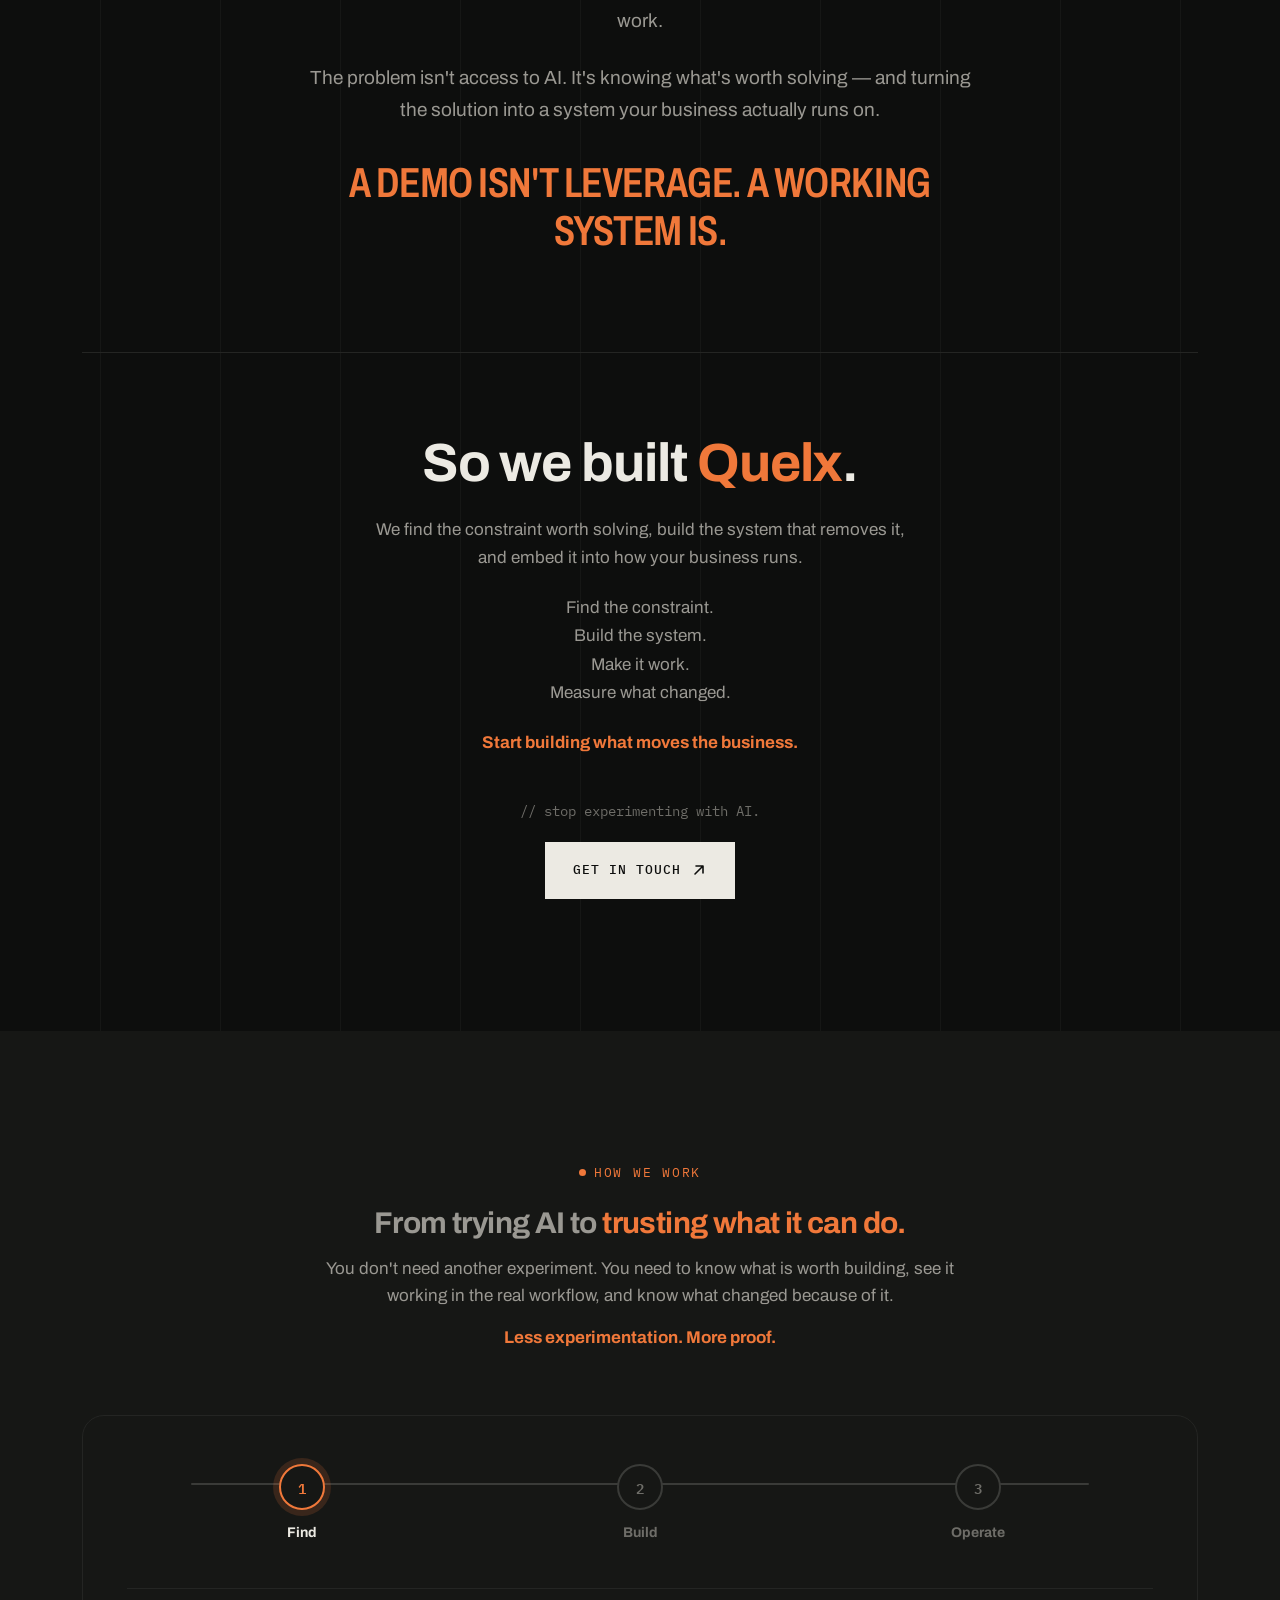
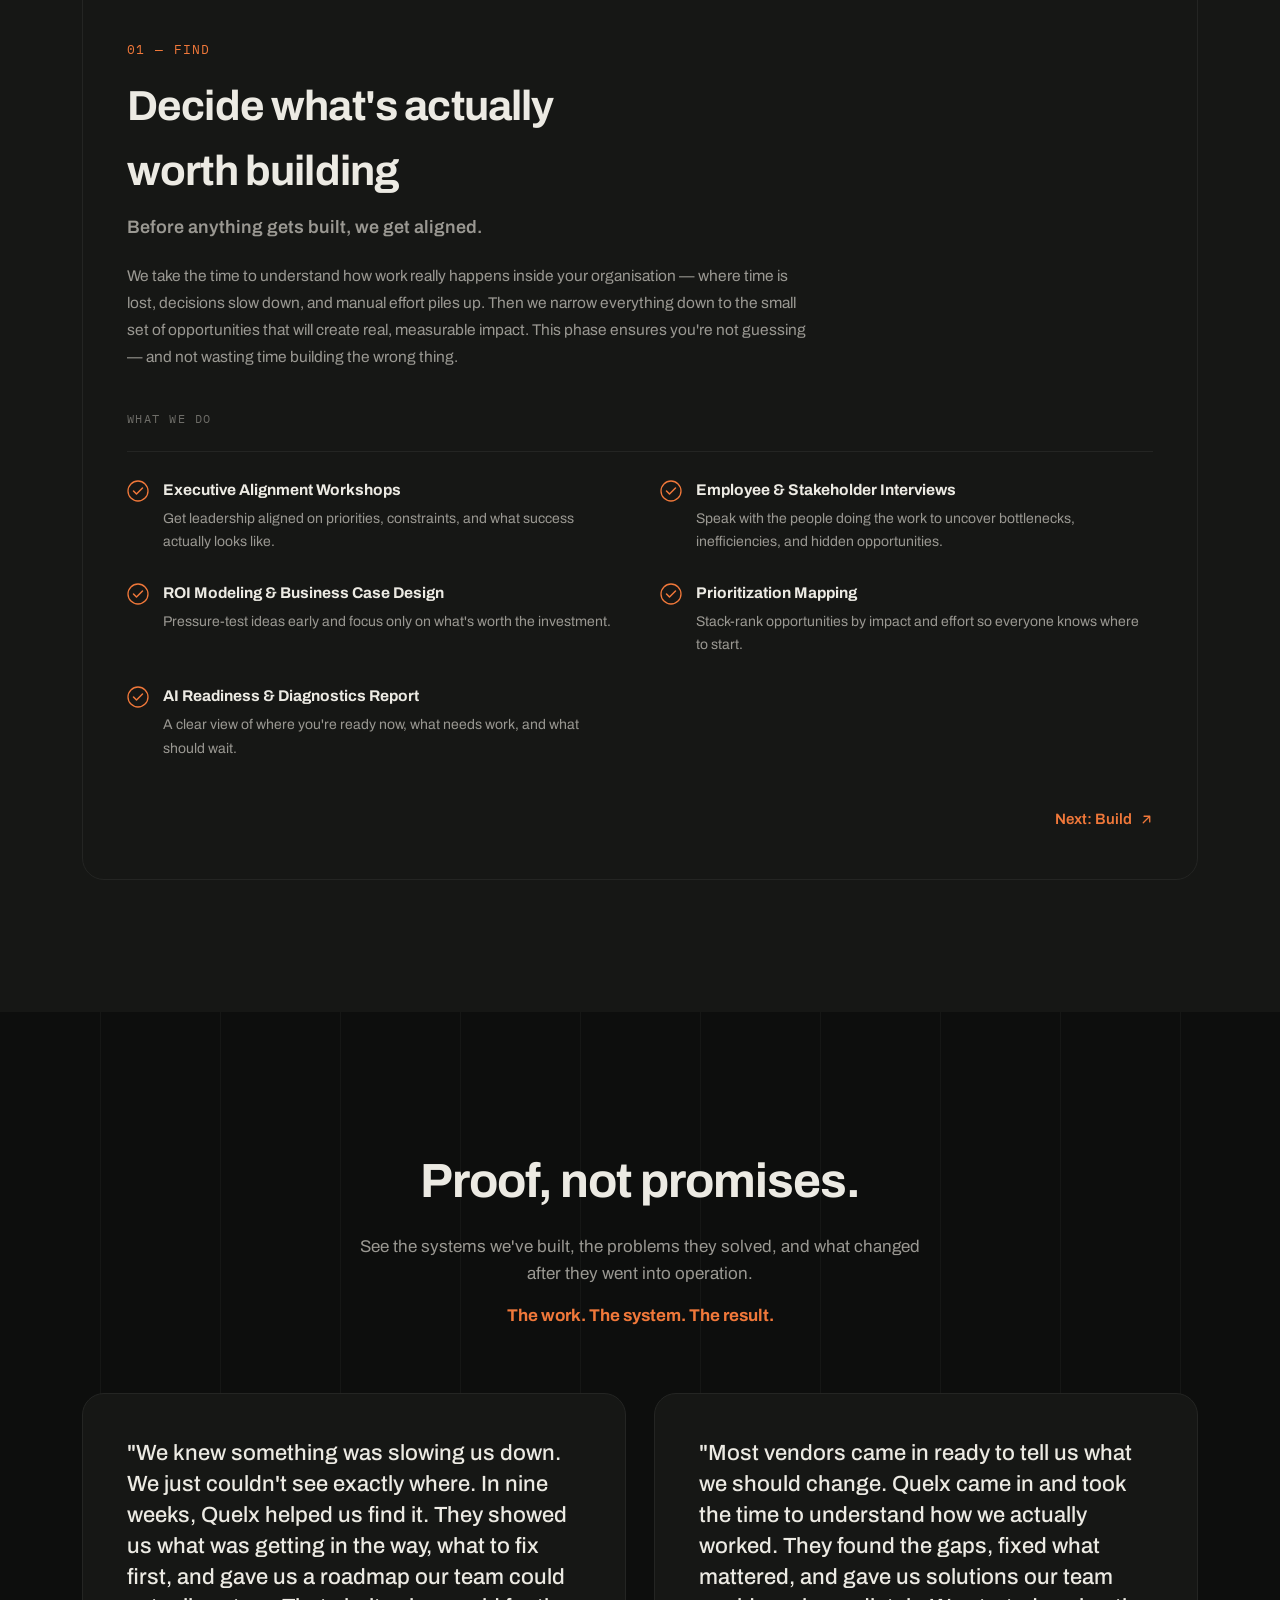
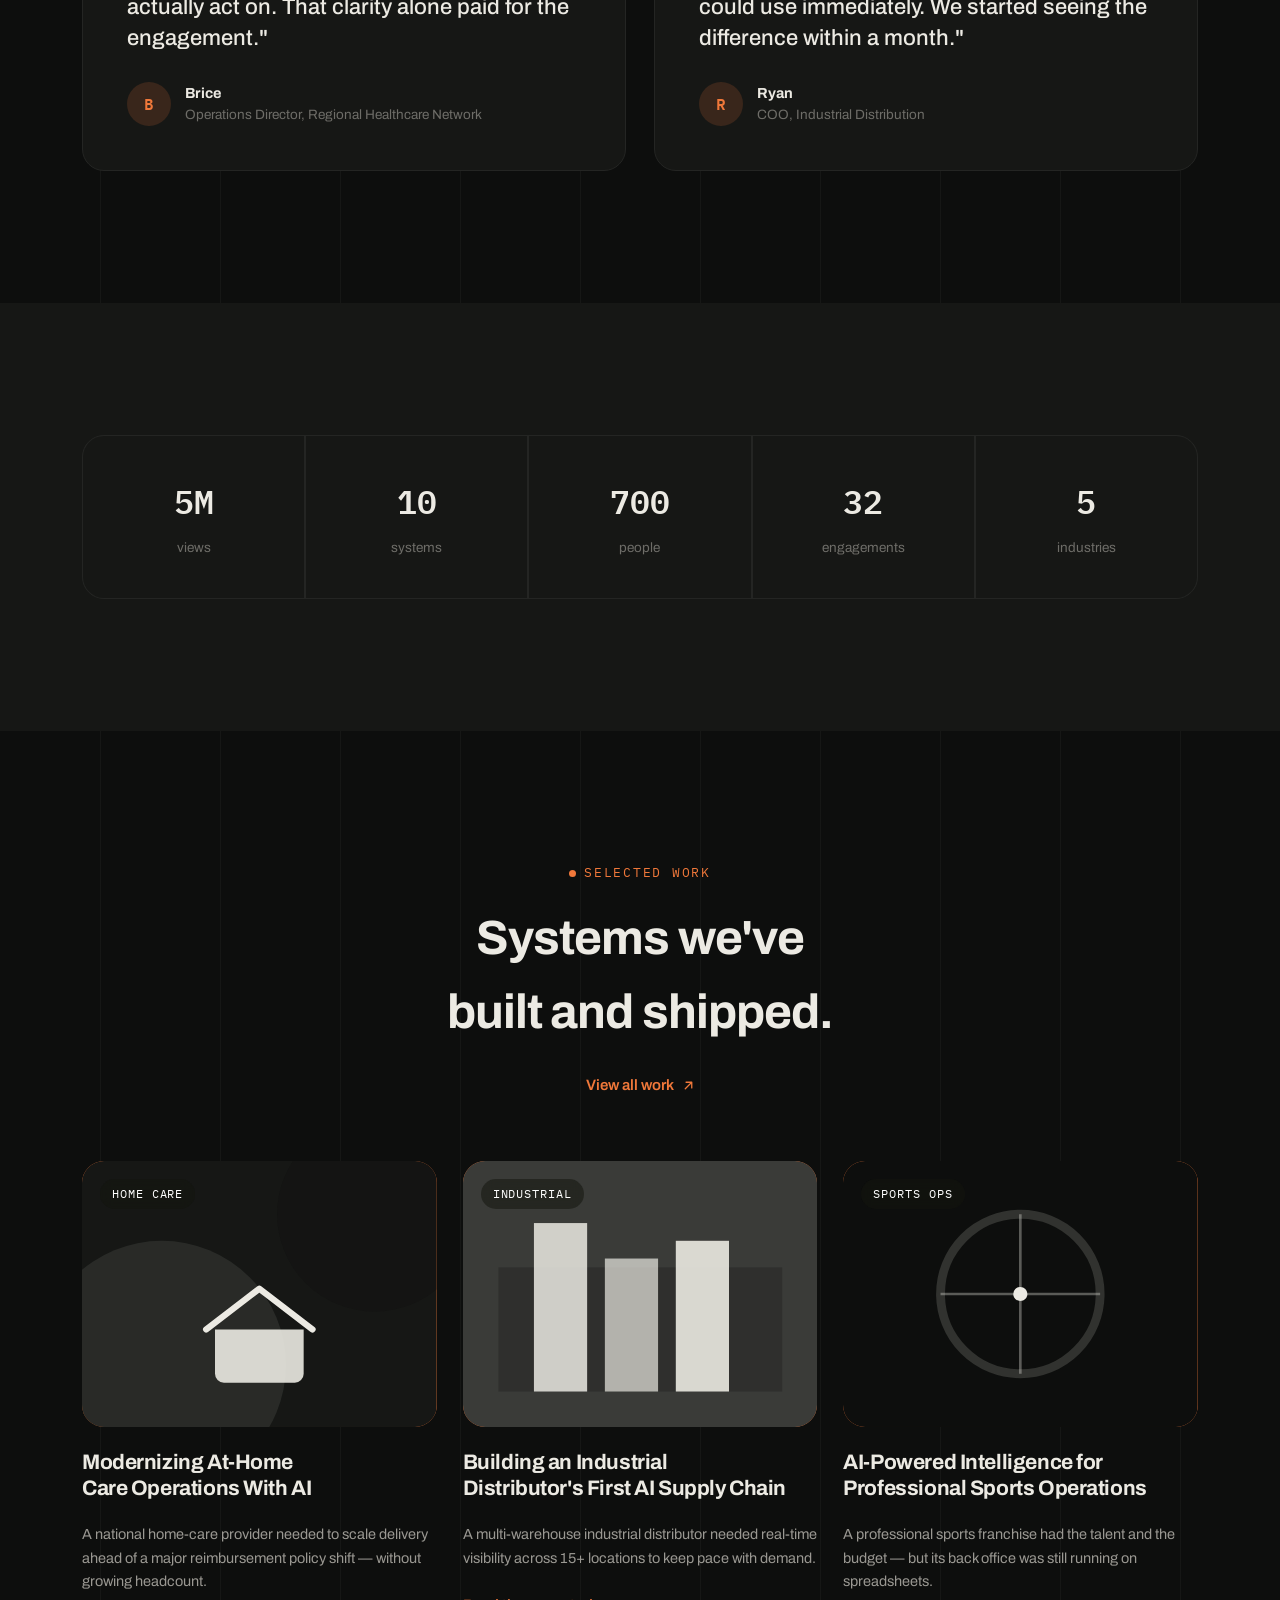
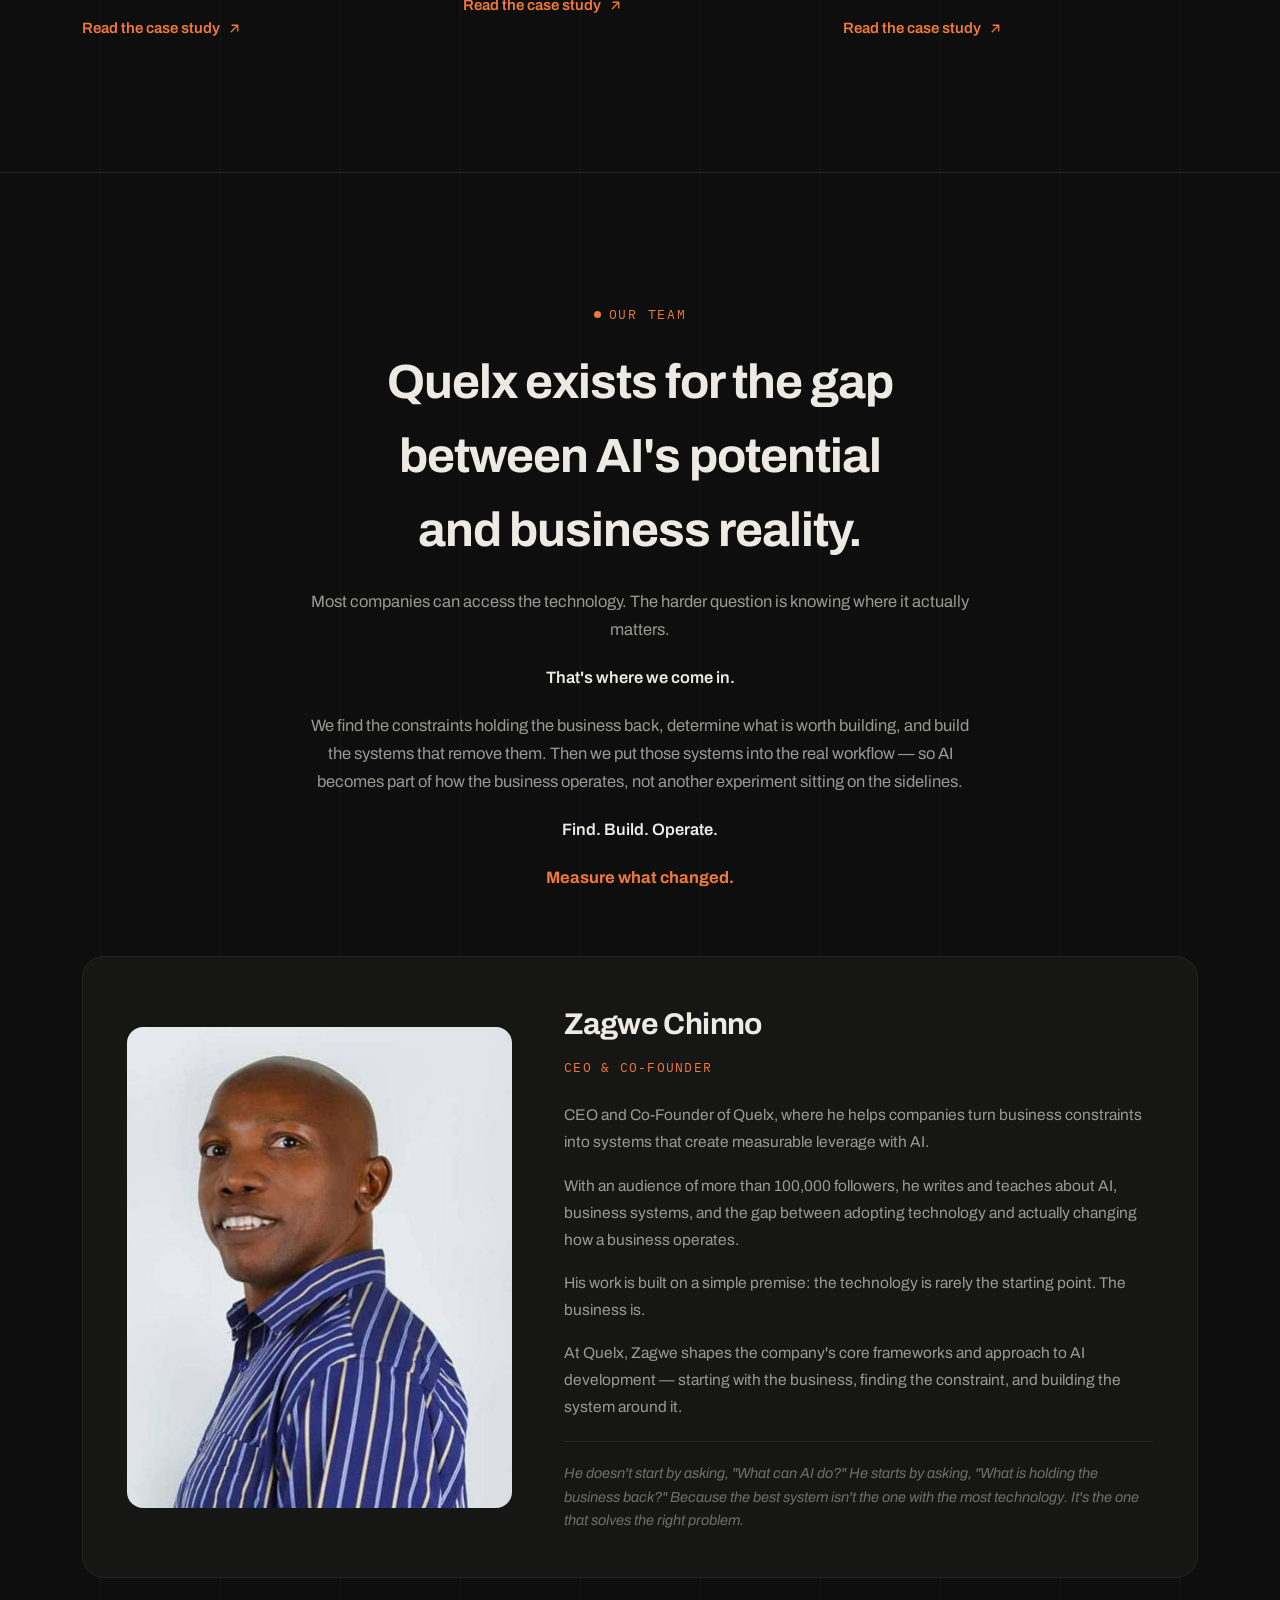
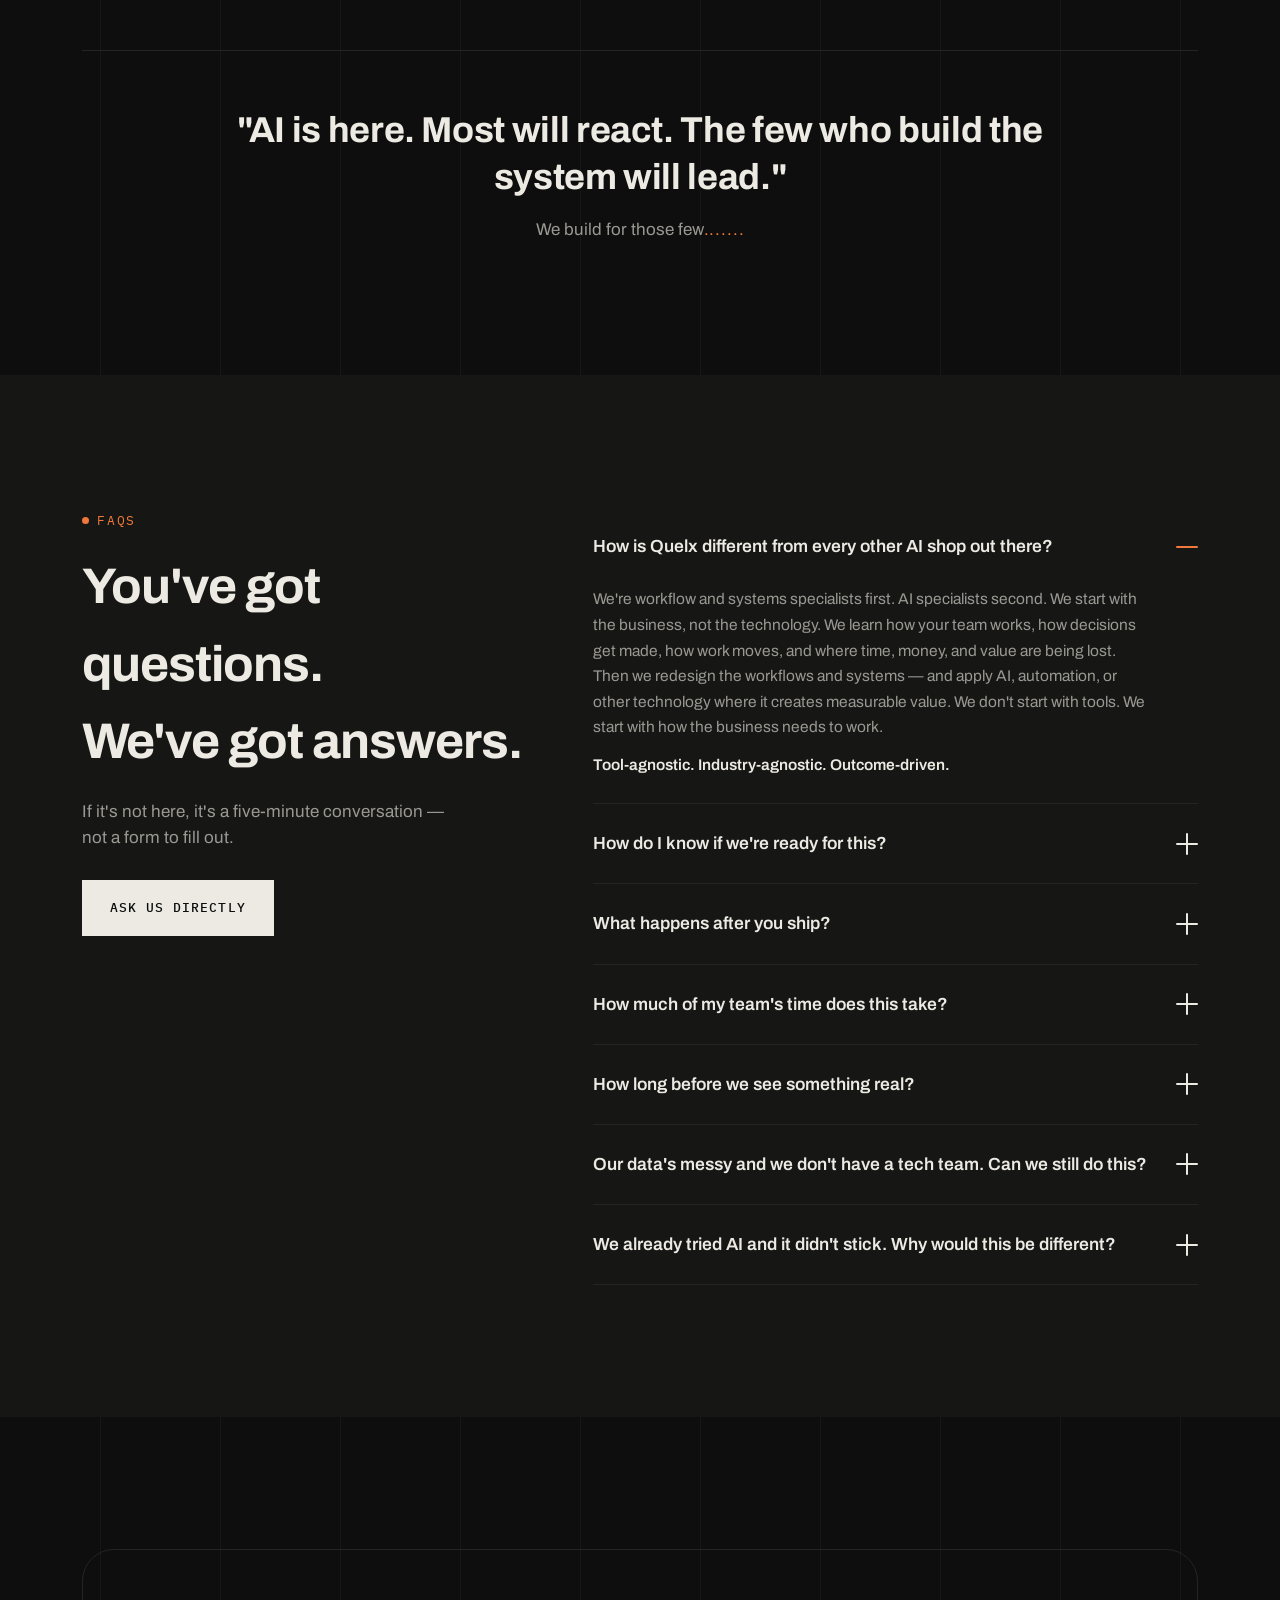
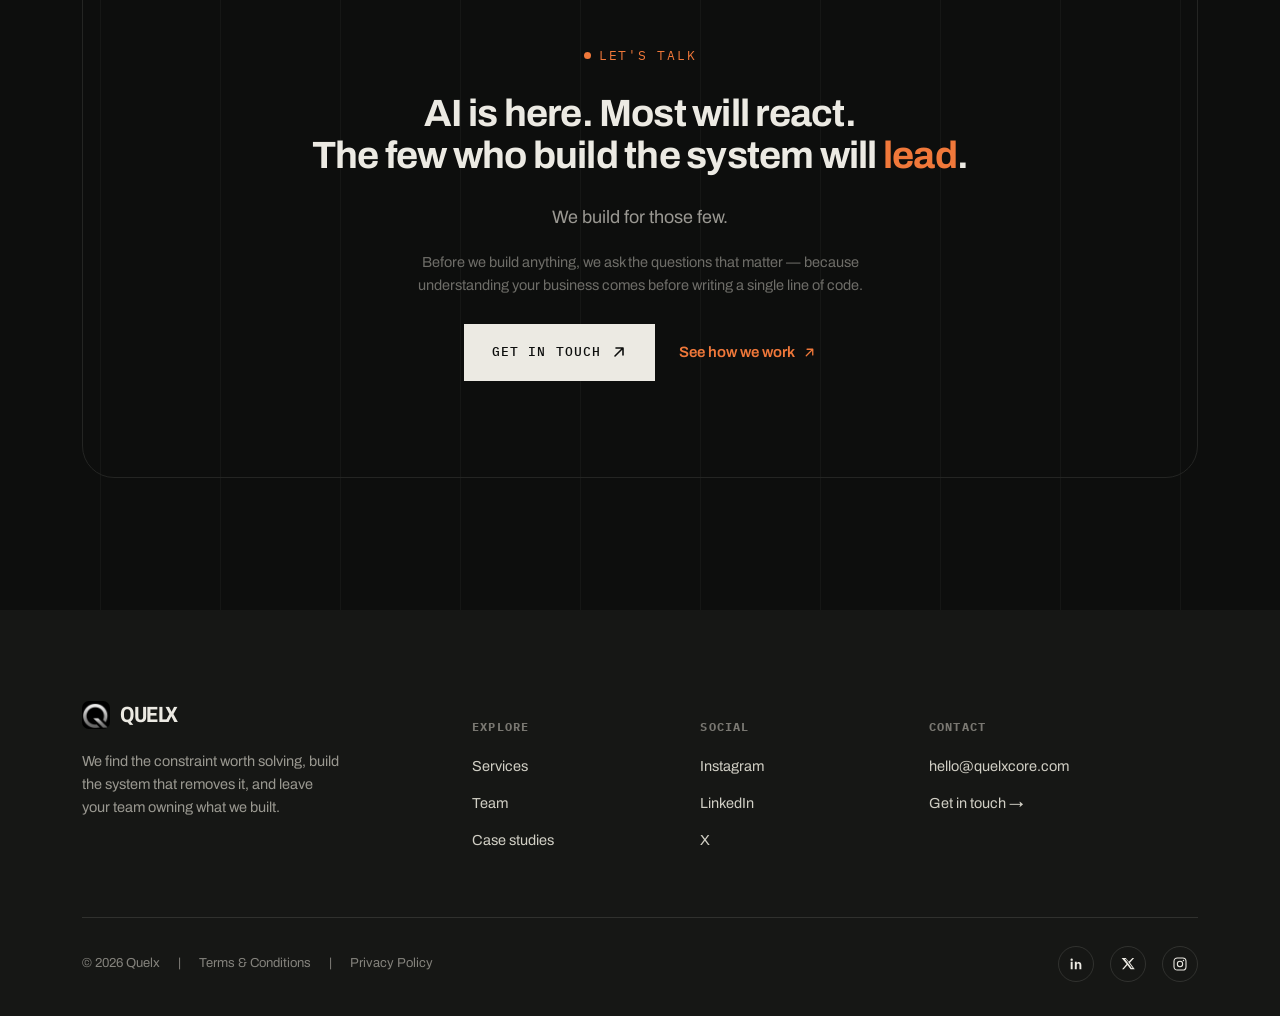
==== commit 8191caa7: "Update footer tagline to the constraint-to-system framing Co-Authored-By: Claude Sonnet 5 <noreply@a" ====
--- a/index.html
+++ b/index.html
@@ -749,7 +749,7 @@
           <img class="footer-mark" src="/assets/img/quelx-logo.png" alt="Quelx logo">
           Quelx
         </a>
-        <p class="footer-tag">We identify the AI worth building, build it, and train your team to run it — so it outlives the engagement.</p>
+        <p class="footer-tag">We find the constraint worth solving, build the system that removes it, and leave your team owning what we built.</p>
       </div>
       <div class="footer-col">
         <h5>Explore</h5>
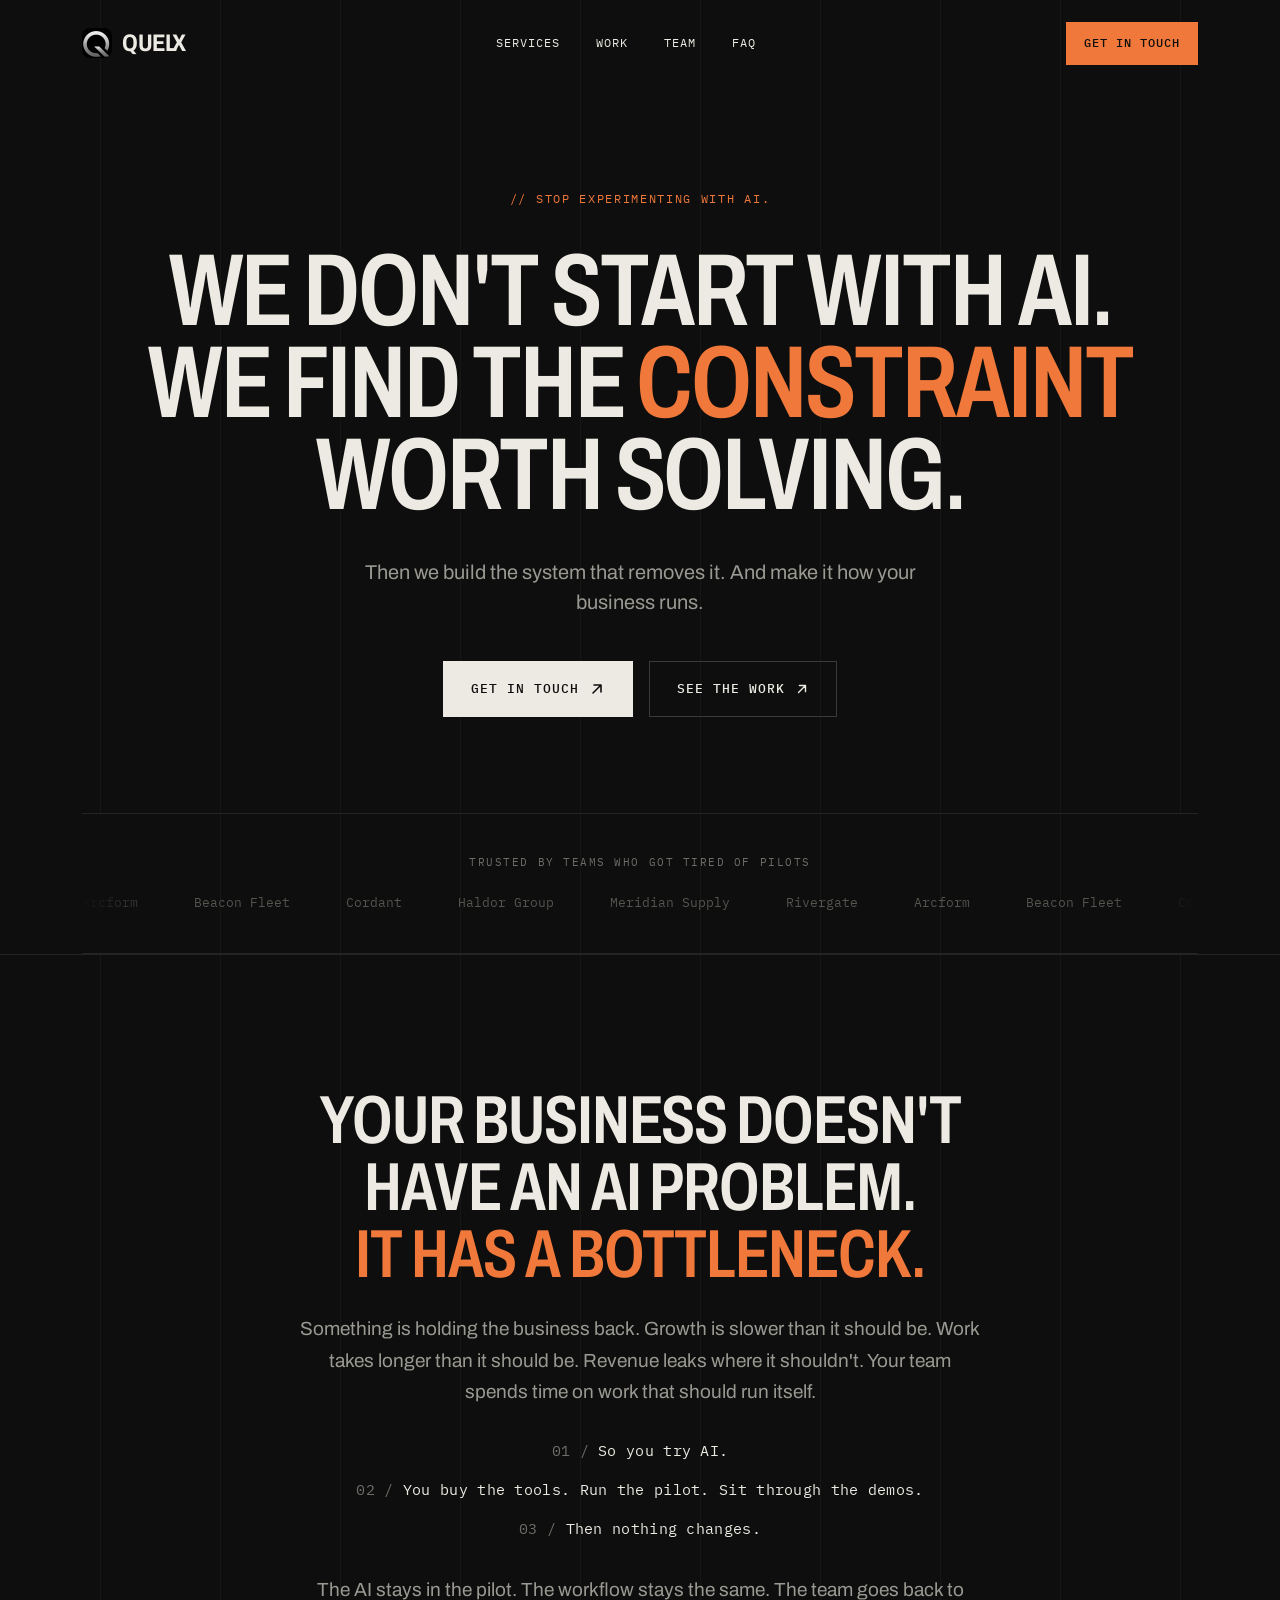
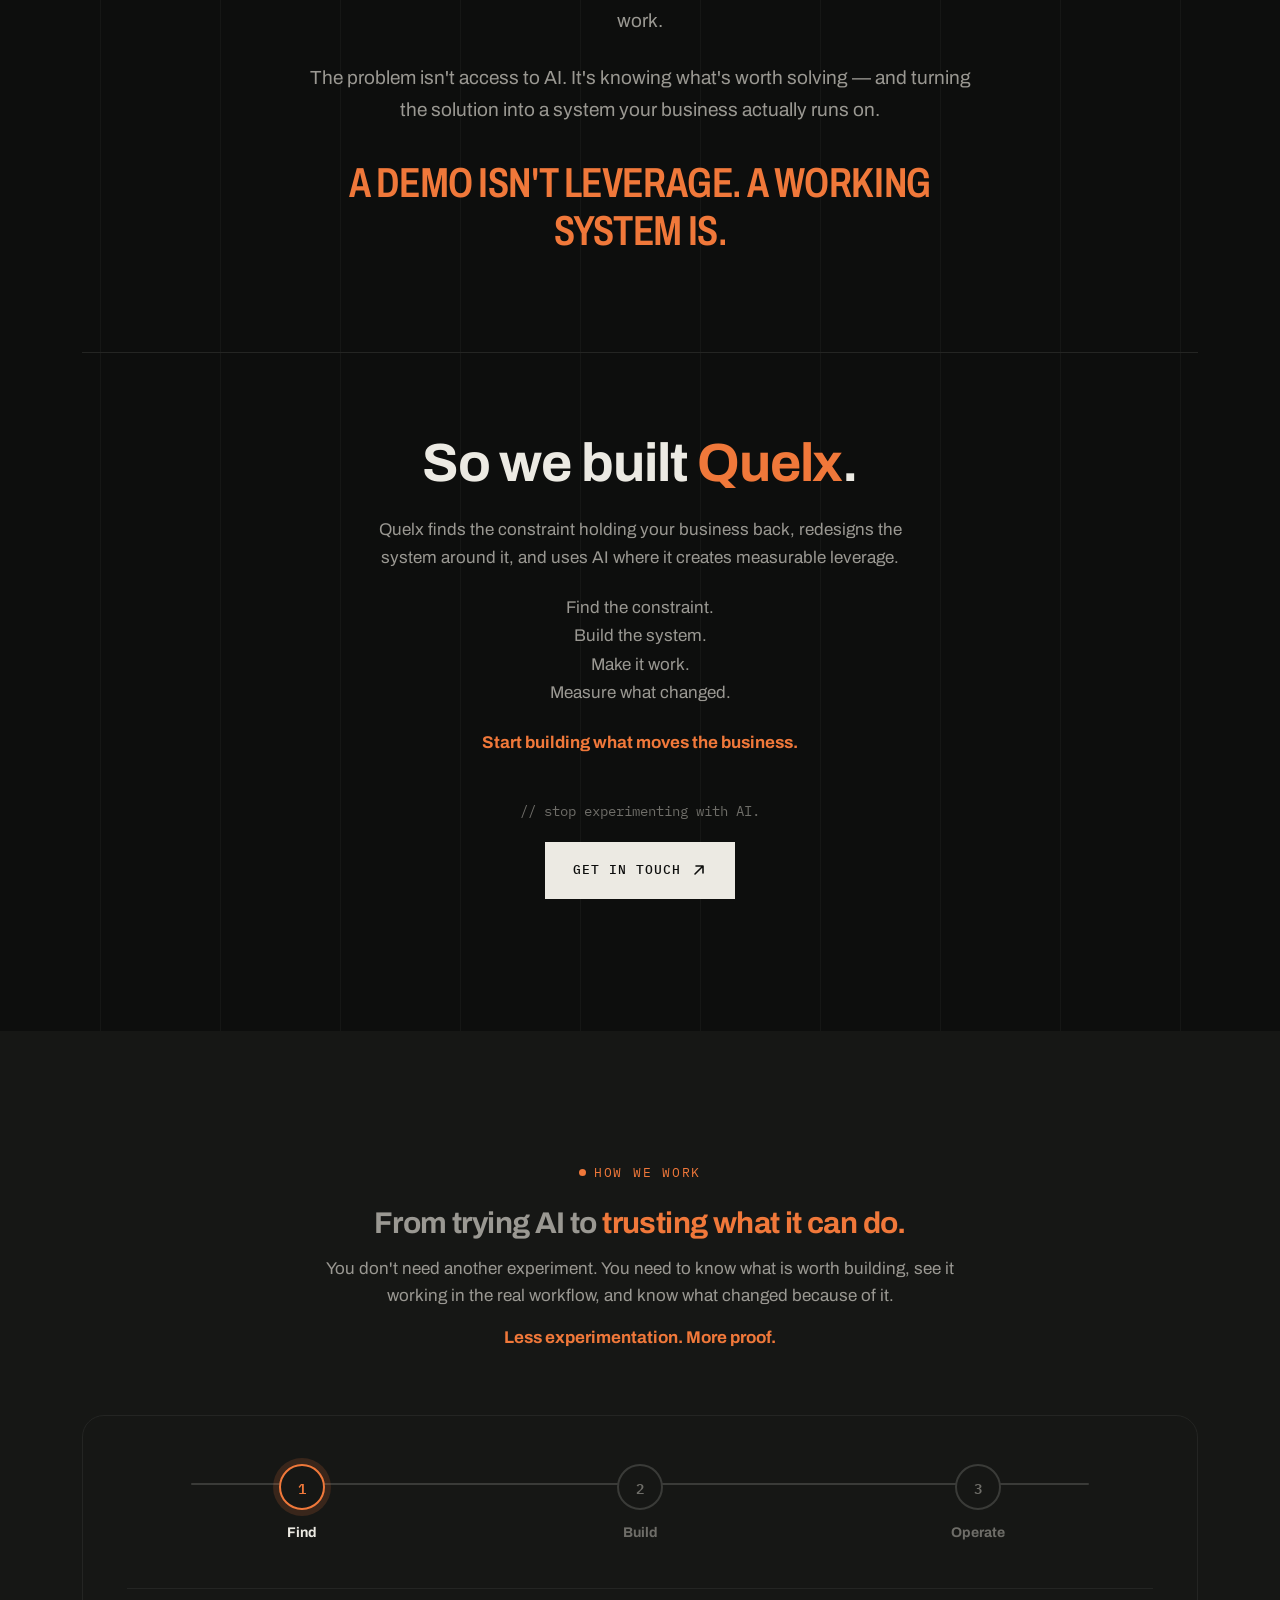
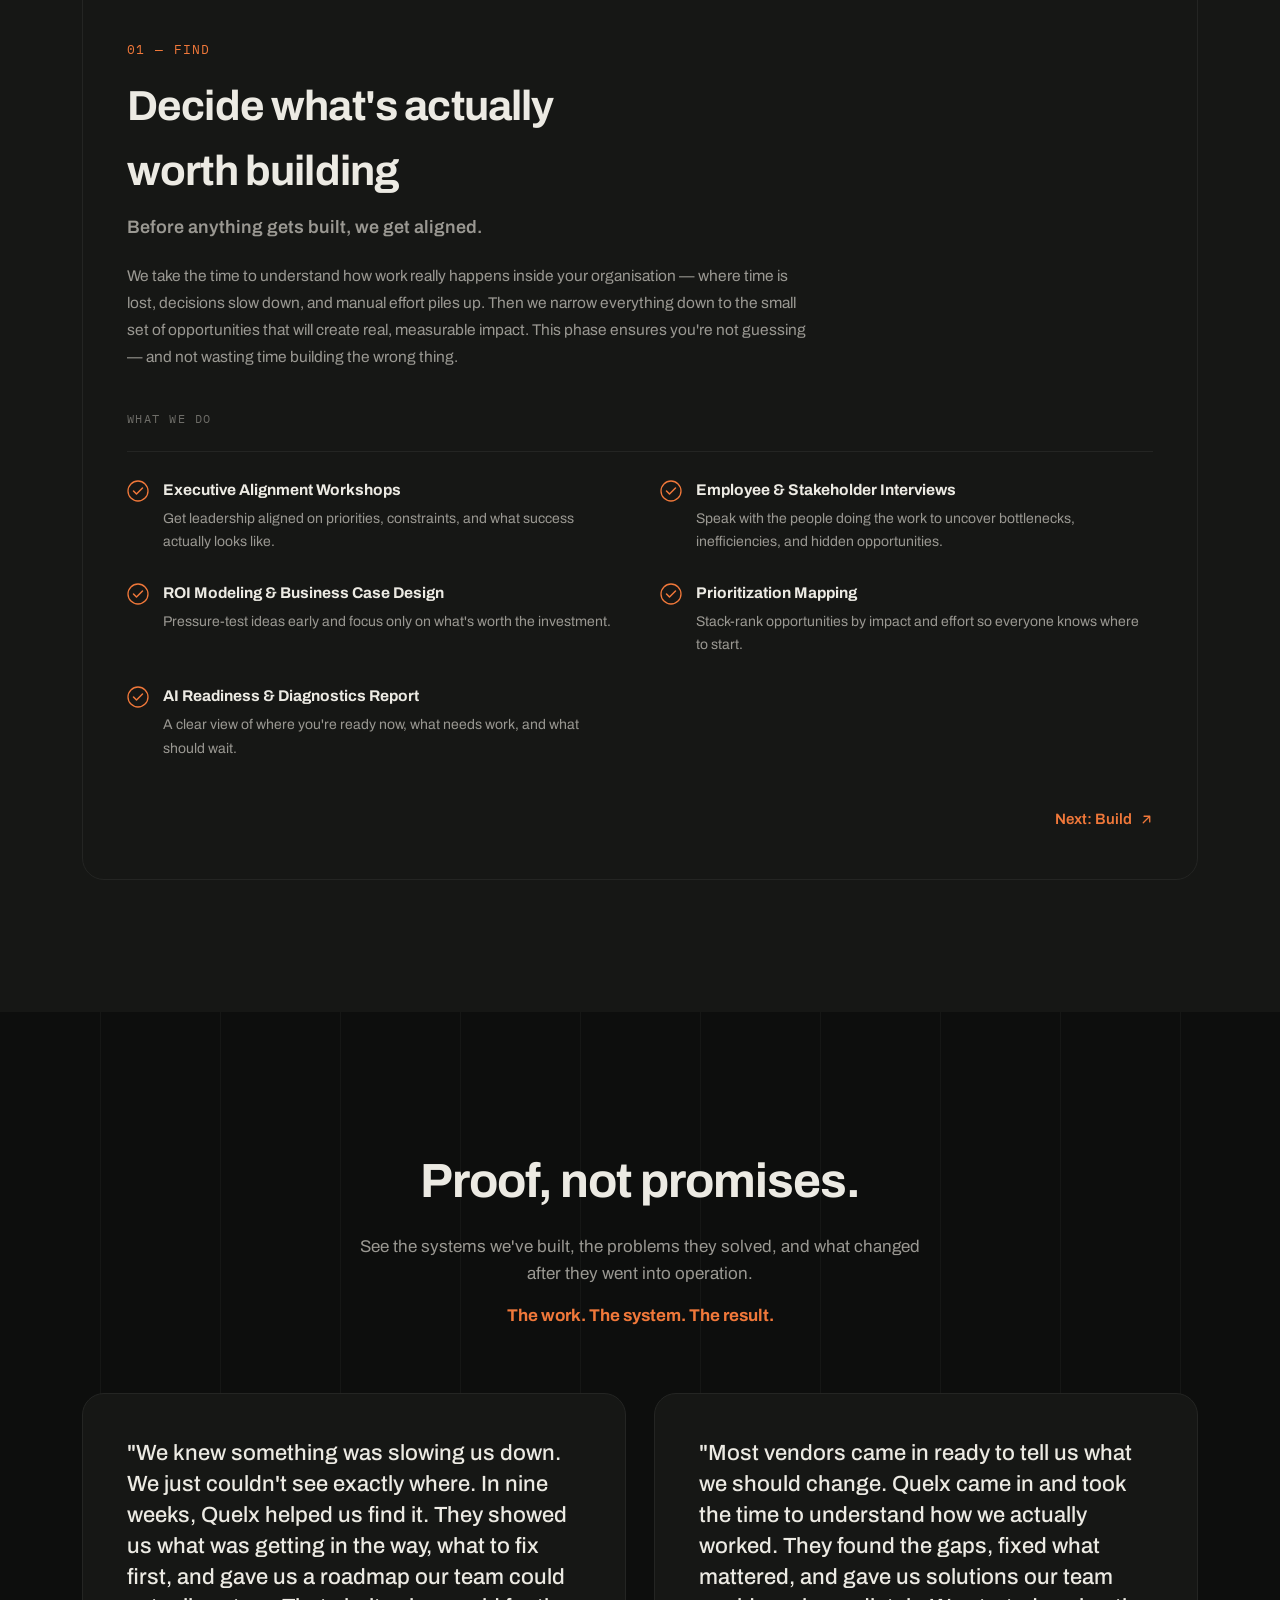
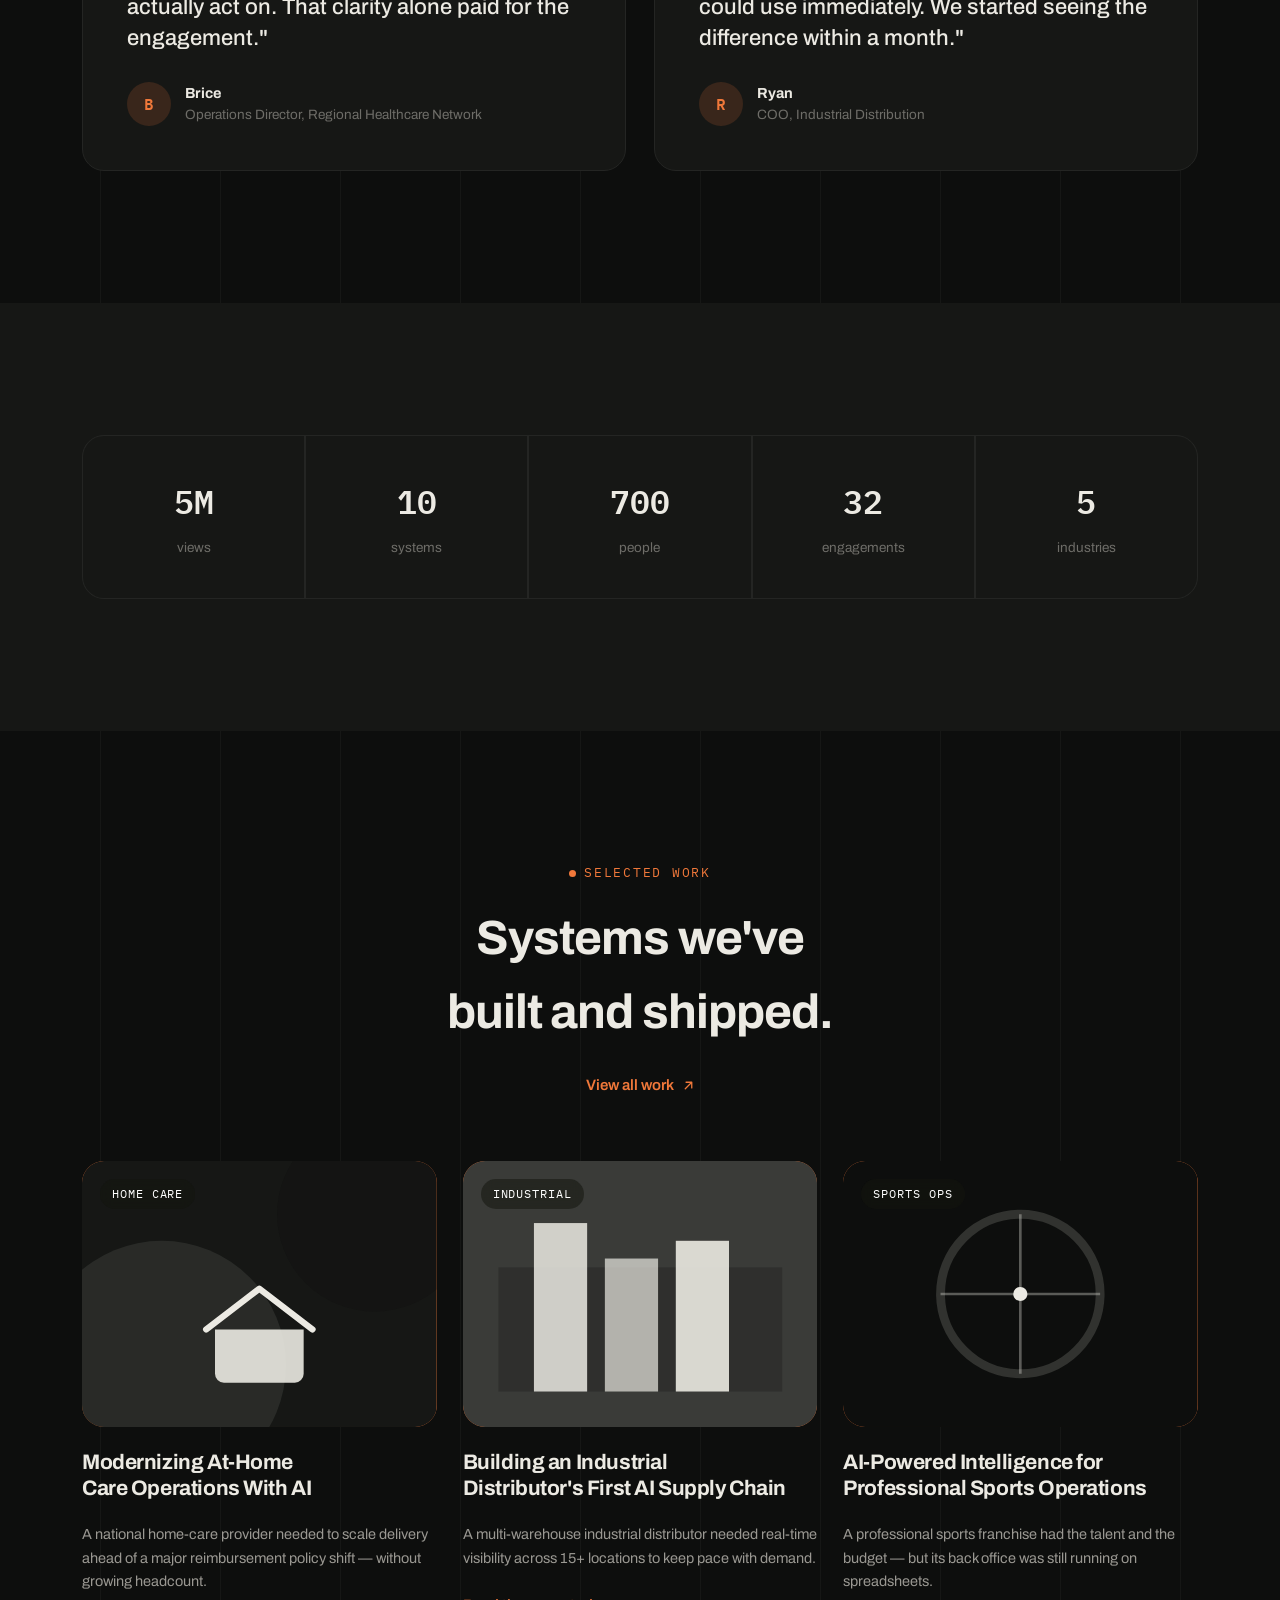
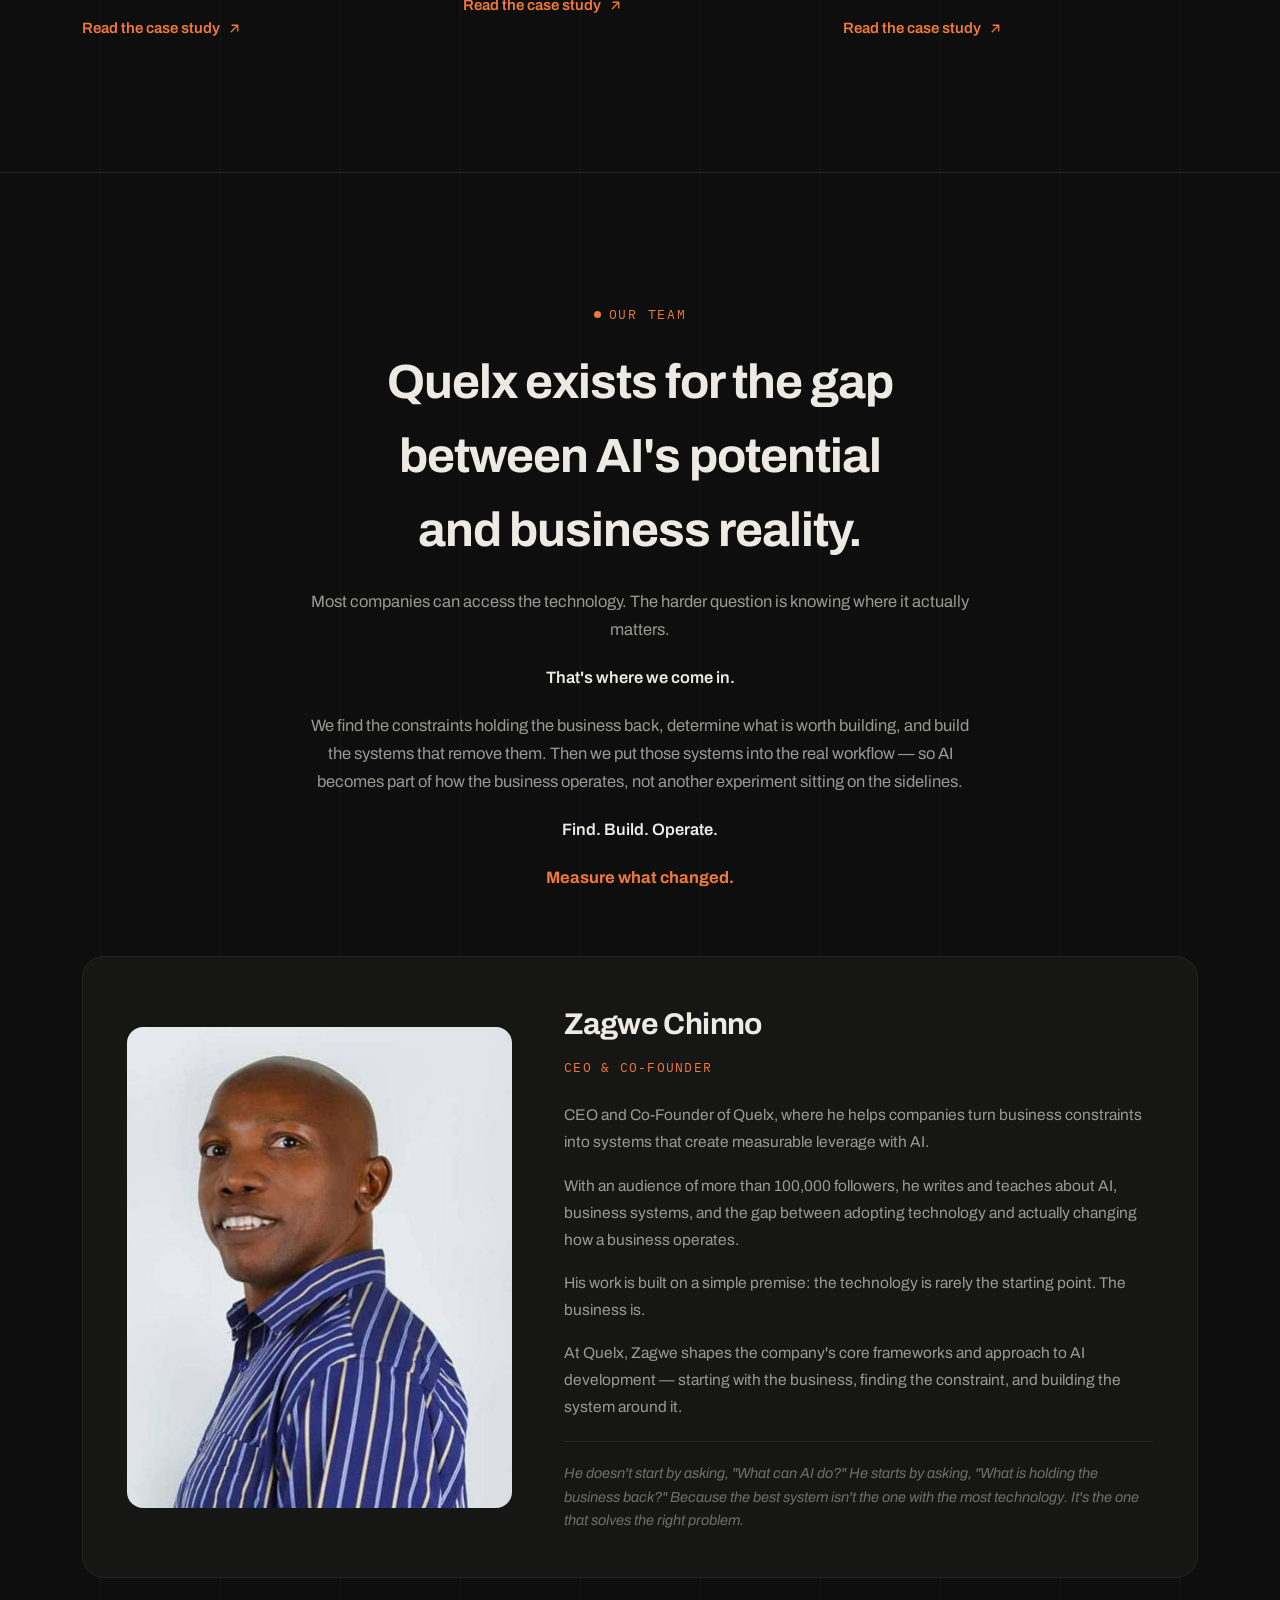
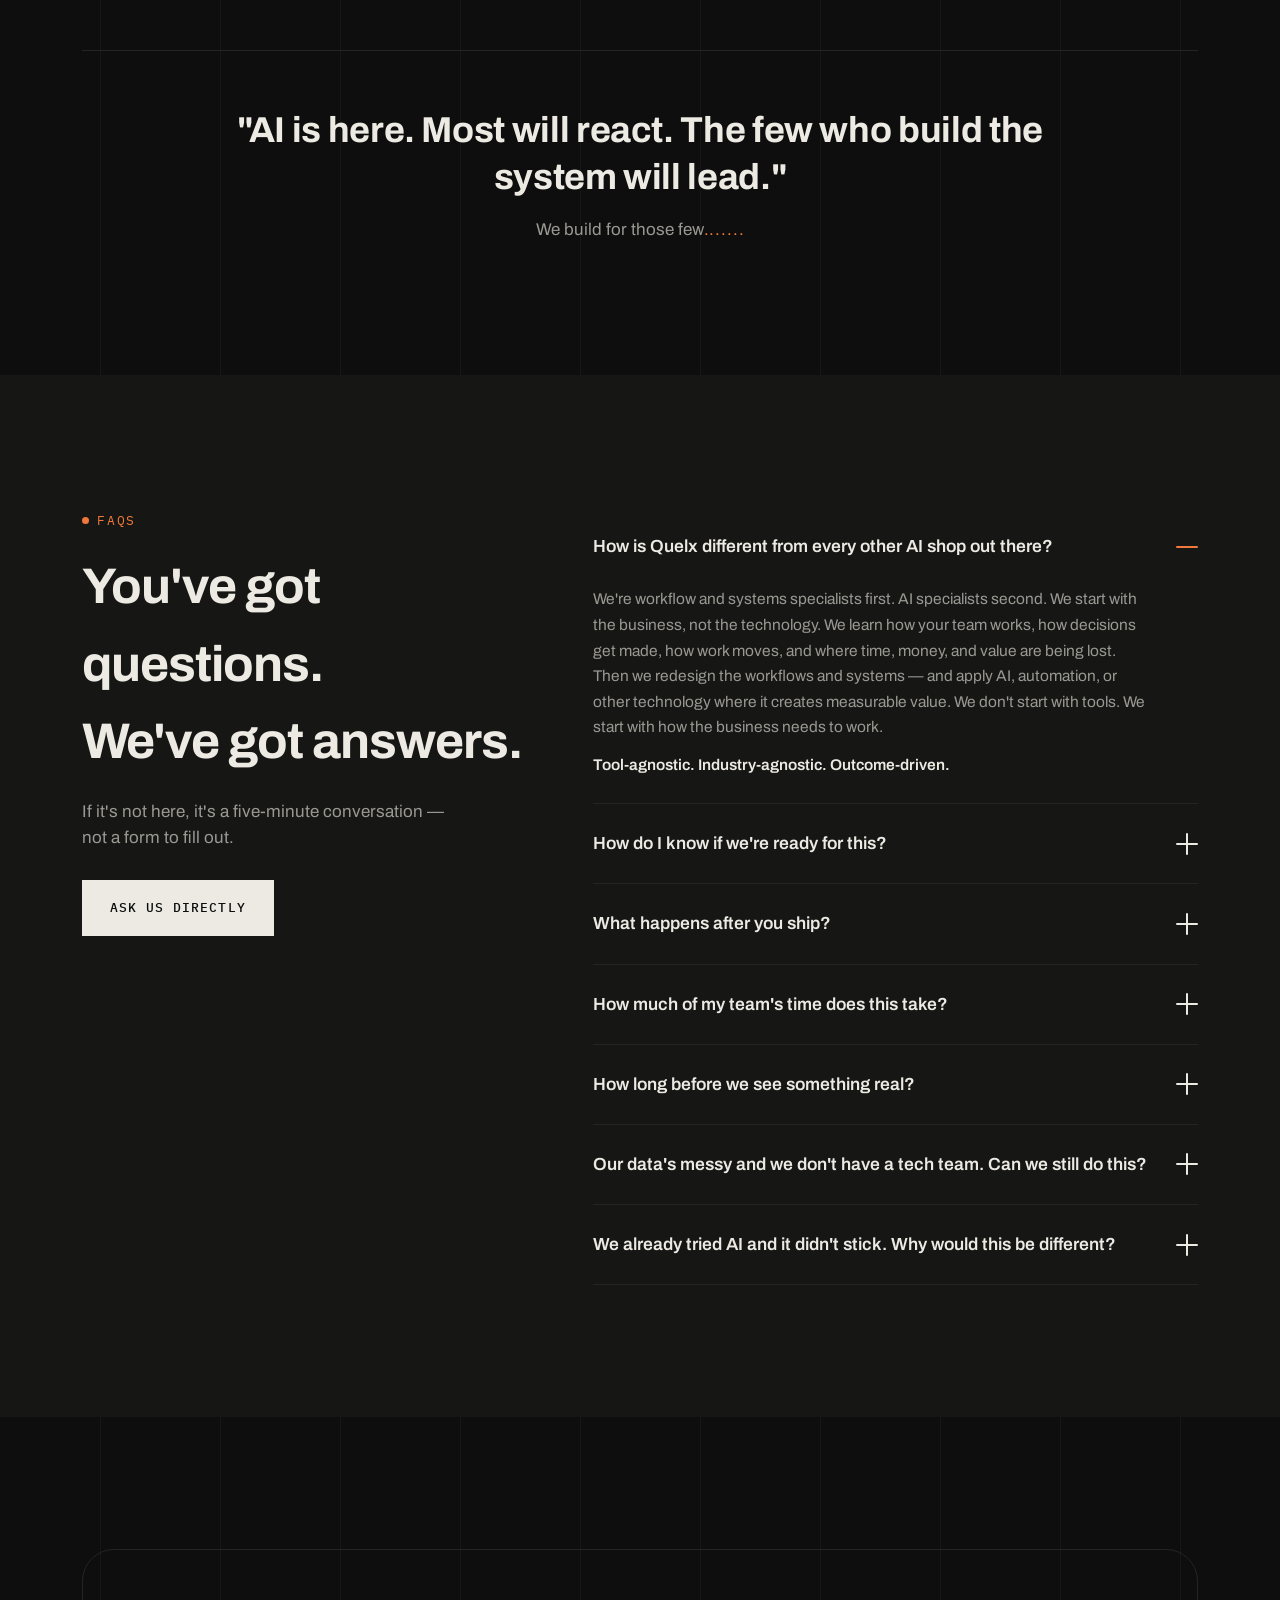
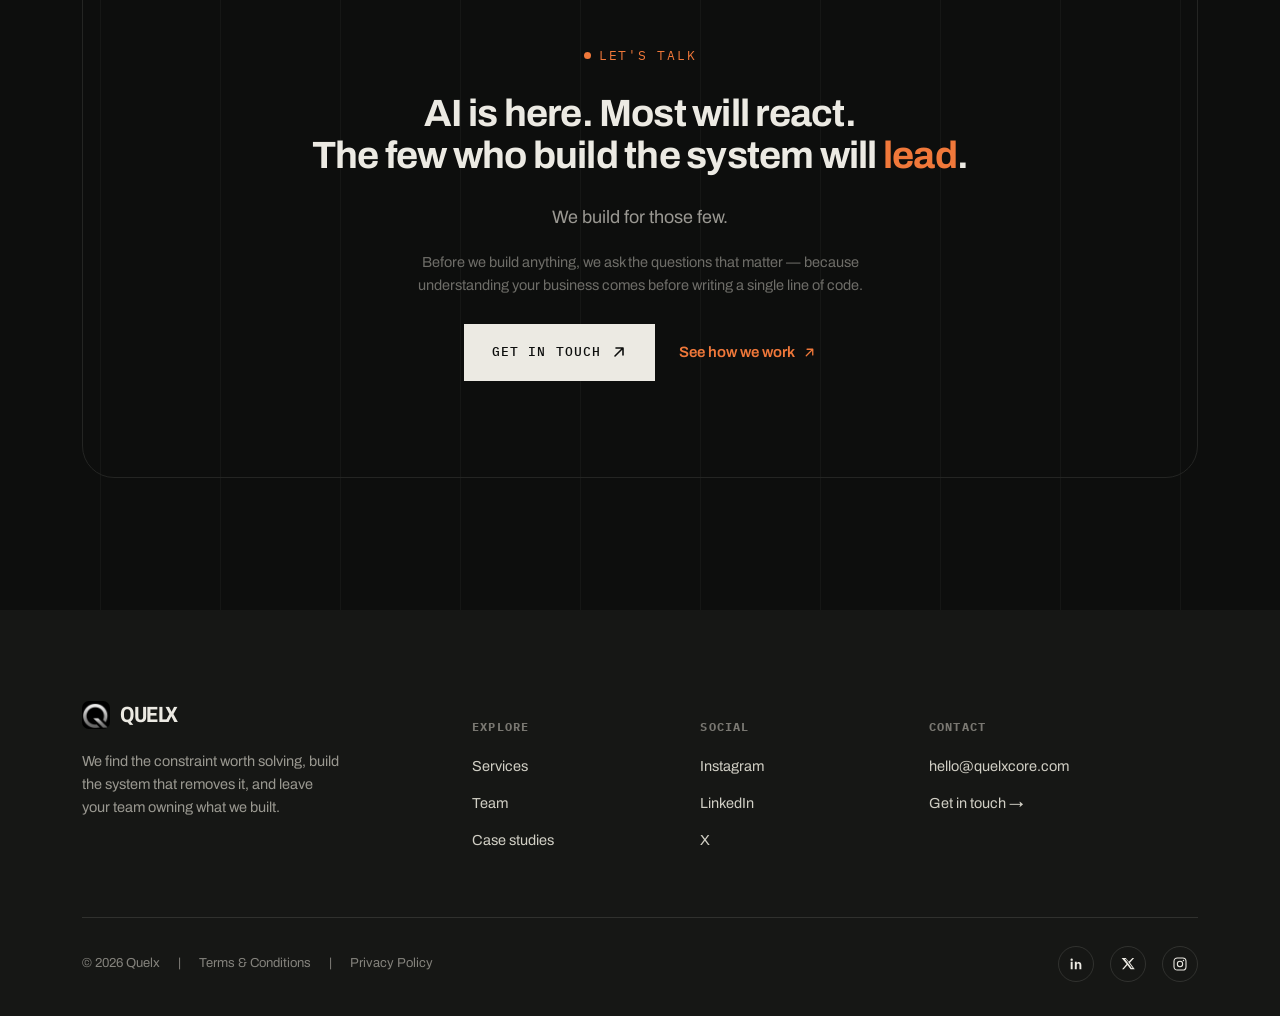
==== commit 847b74cf: "Update resolve section lead paragraph copy Co-Authored-By: Claude Sonnet 5 <noreply@anthropic.com> C" ====
--- a/index.html
+++ b/index.html
@@ -107,7 +107,7 @@
 
       <div class="resolve reveal">
         <h2>So we built <span class="accent">Quelx</span>.</h2>
-        <p>We find the constraint worth solving, build the system that removes it, and embed it into how your business runs.</p>
+        <p>Quelx finds the constraint holding your business back, redesigns the system around it, and uses AI where it creates measurable leverage.</p>
         <p>Find the constraint.<br>Build the system.<br>Make it work.<br>Measure what changed.</p>
         <p class="punch">Start building what moves the business.</p>
         <div class="resolve-foot">
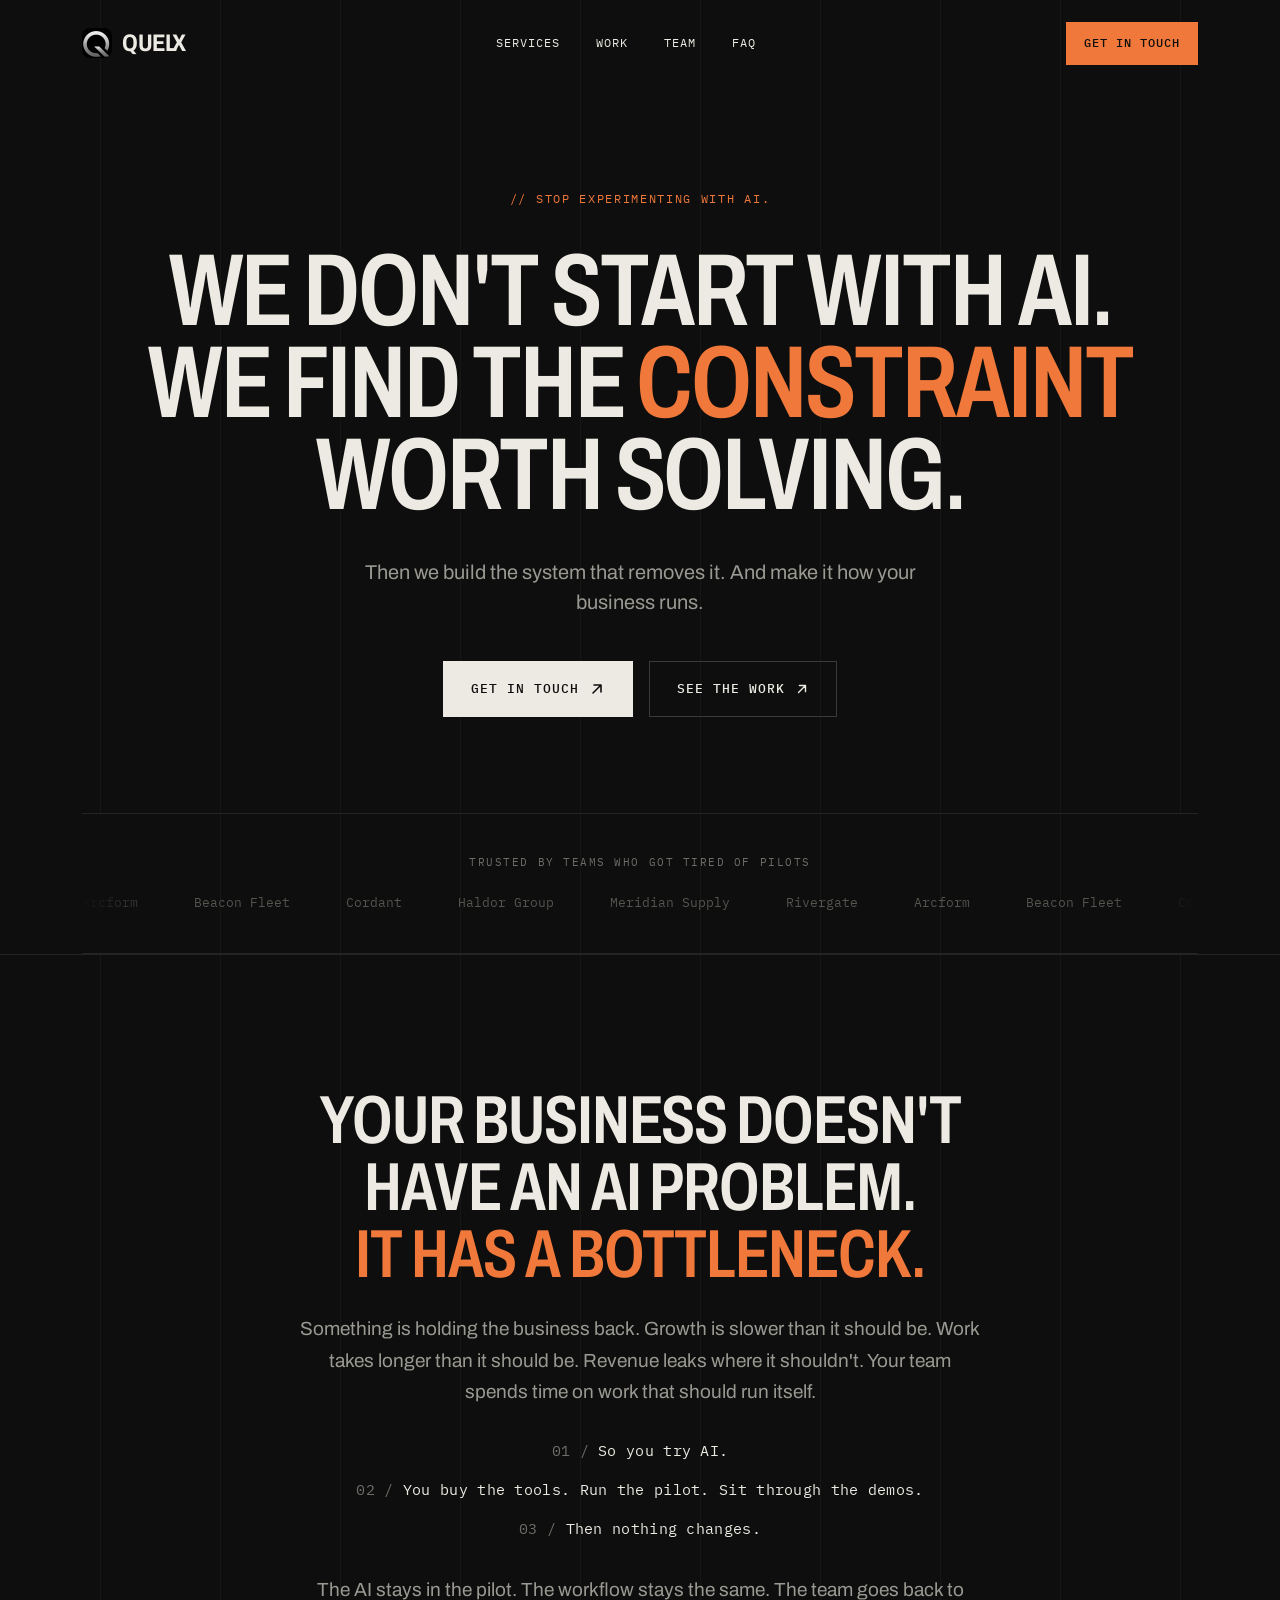
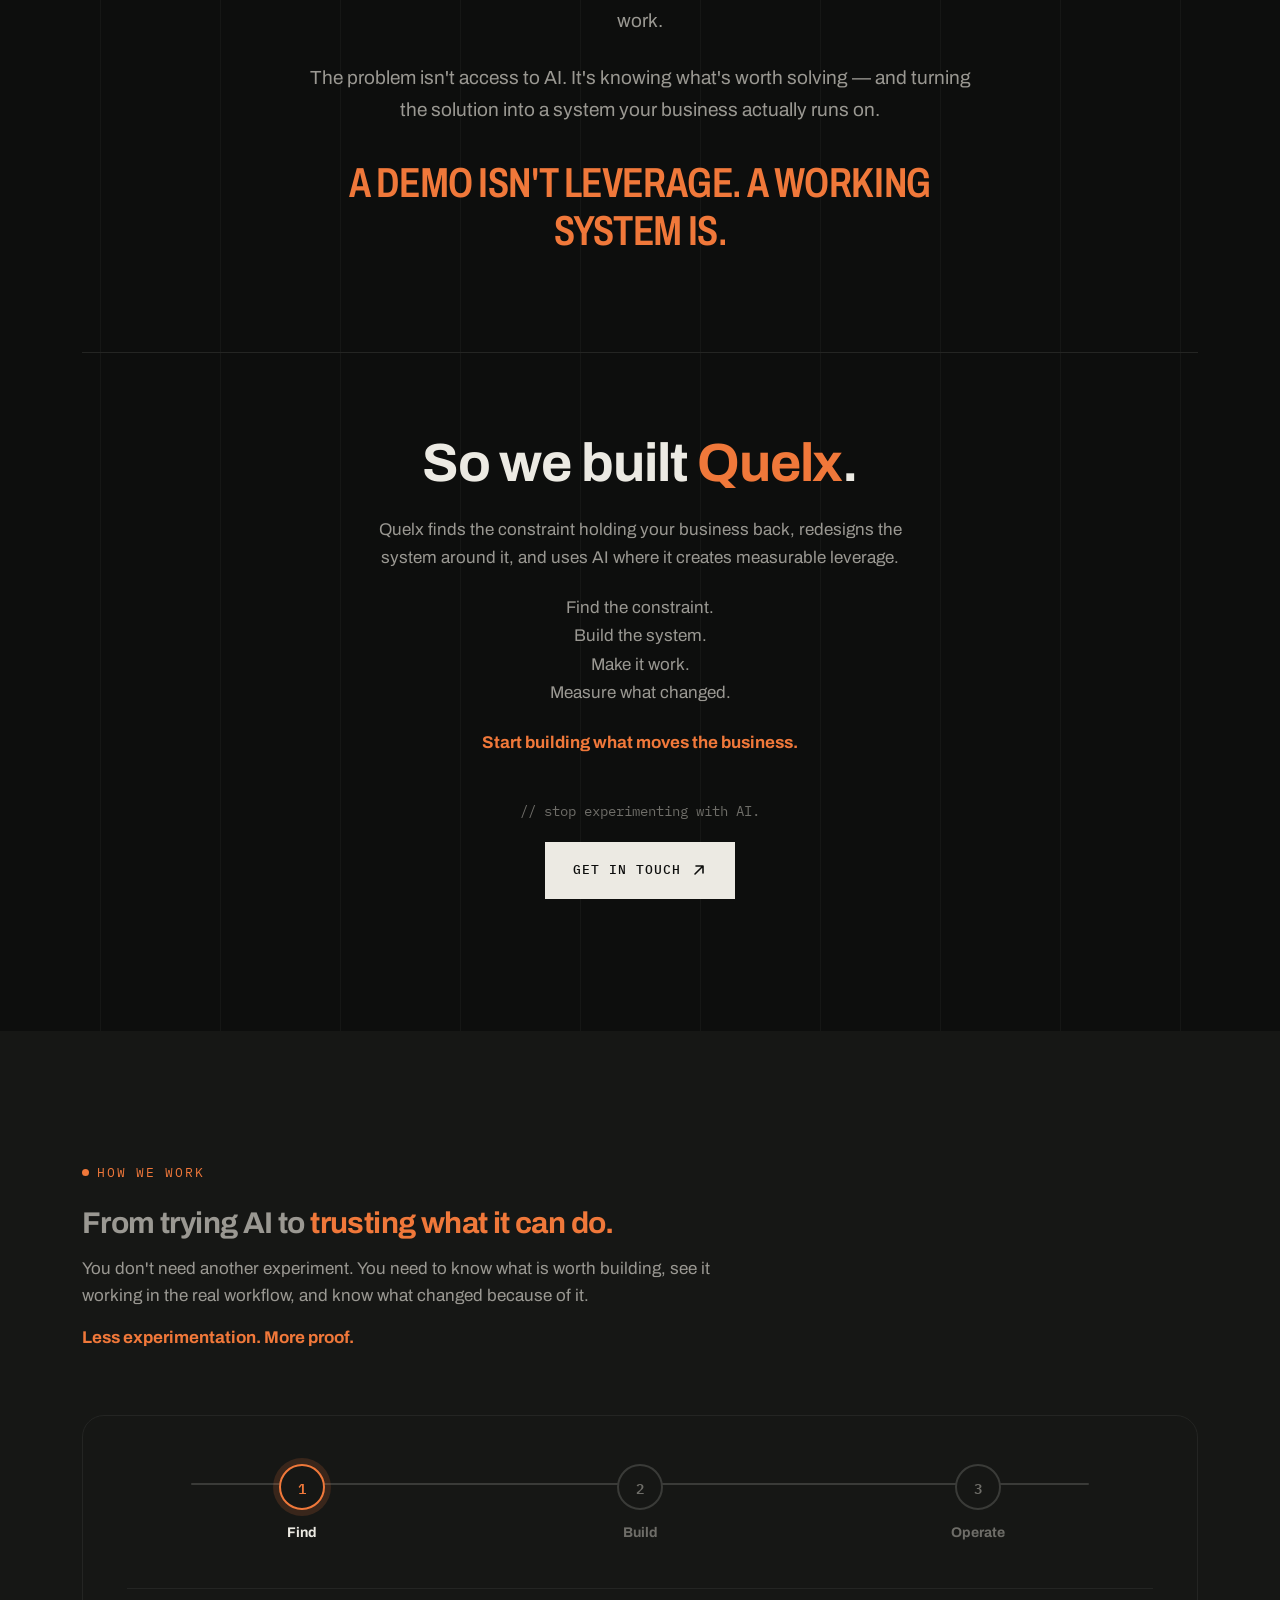
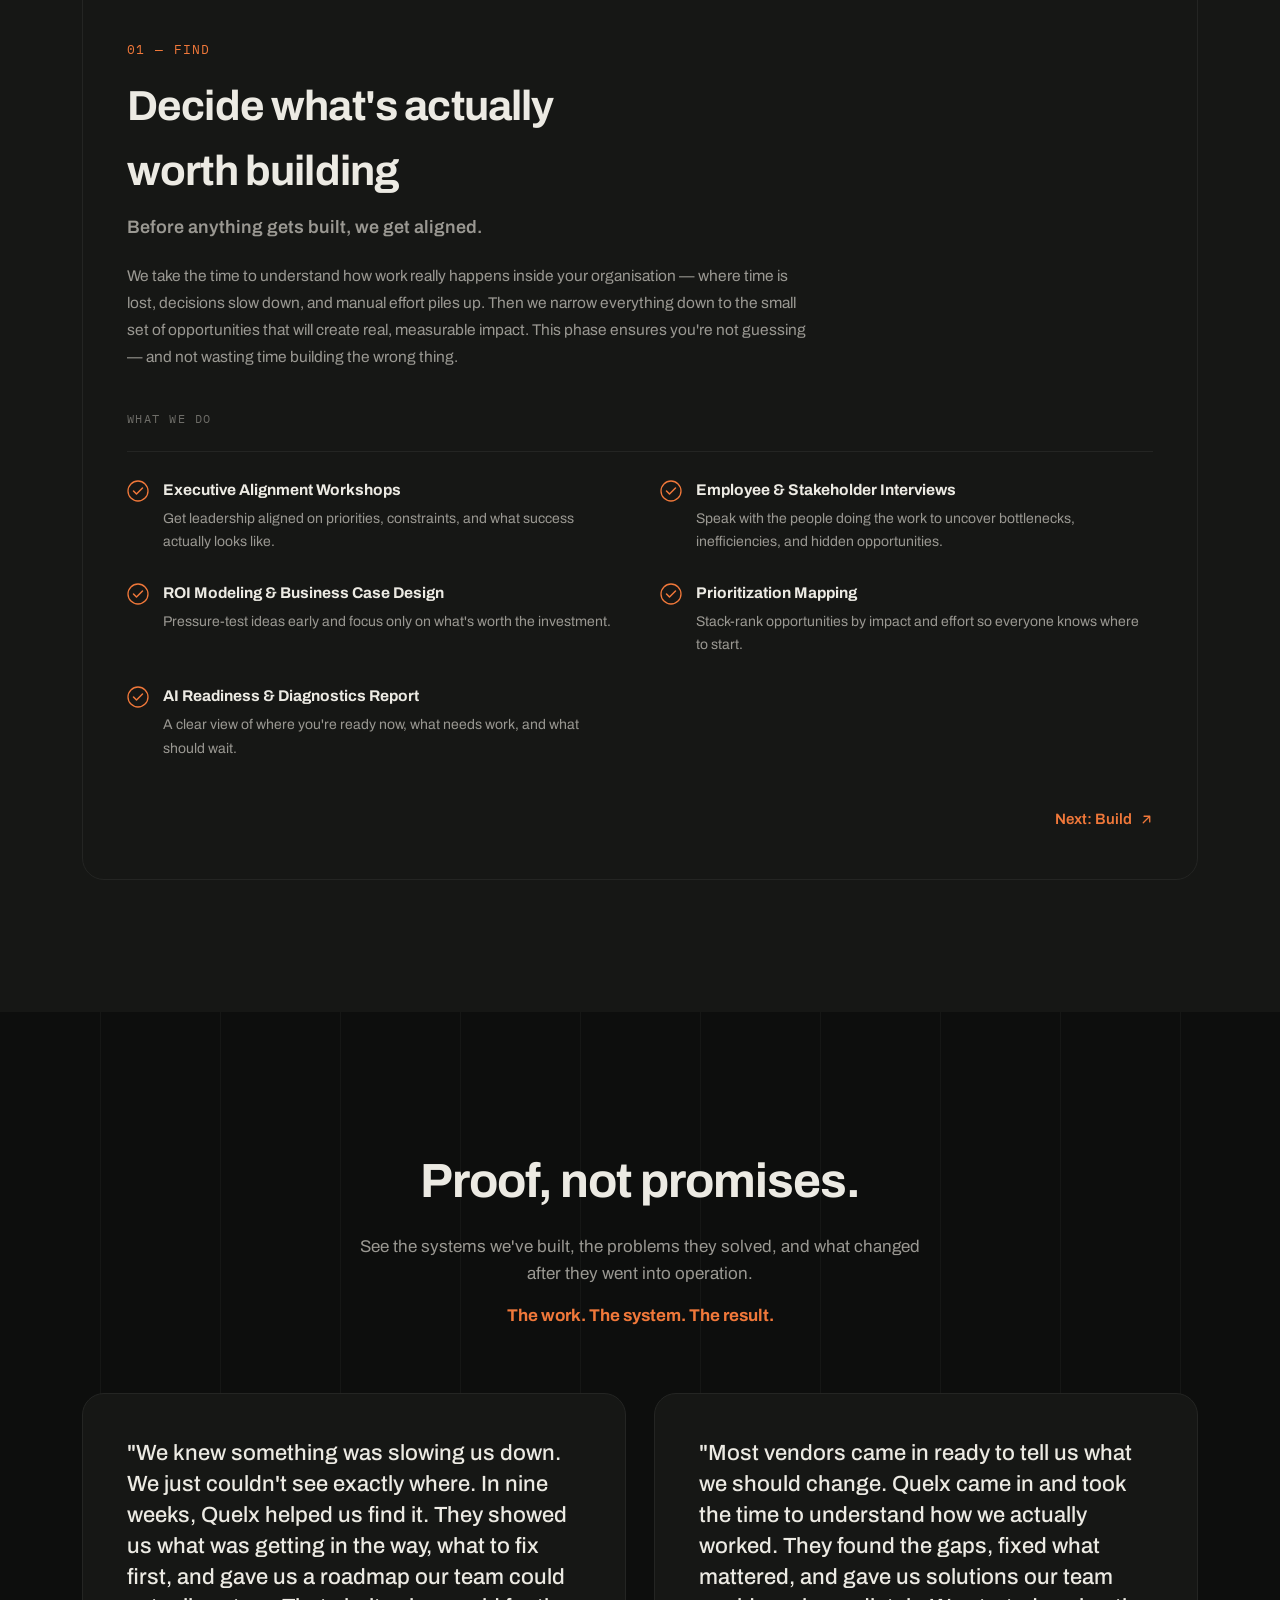
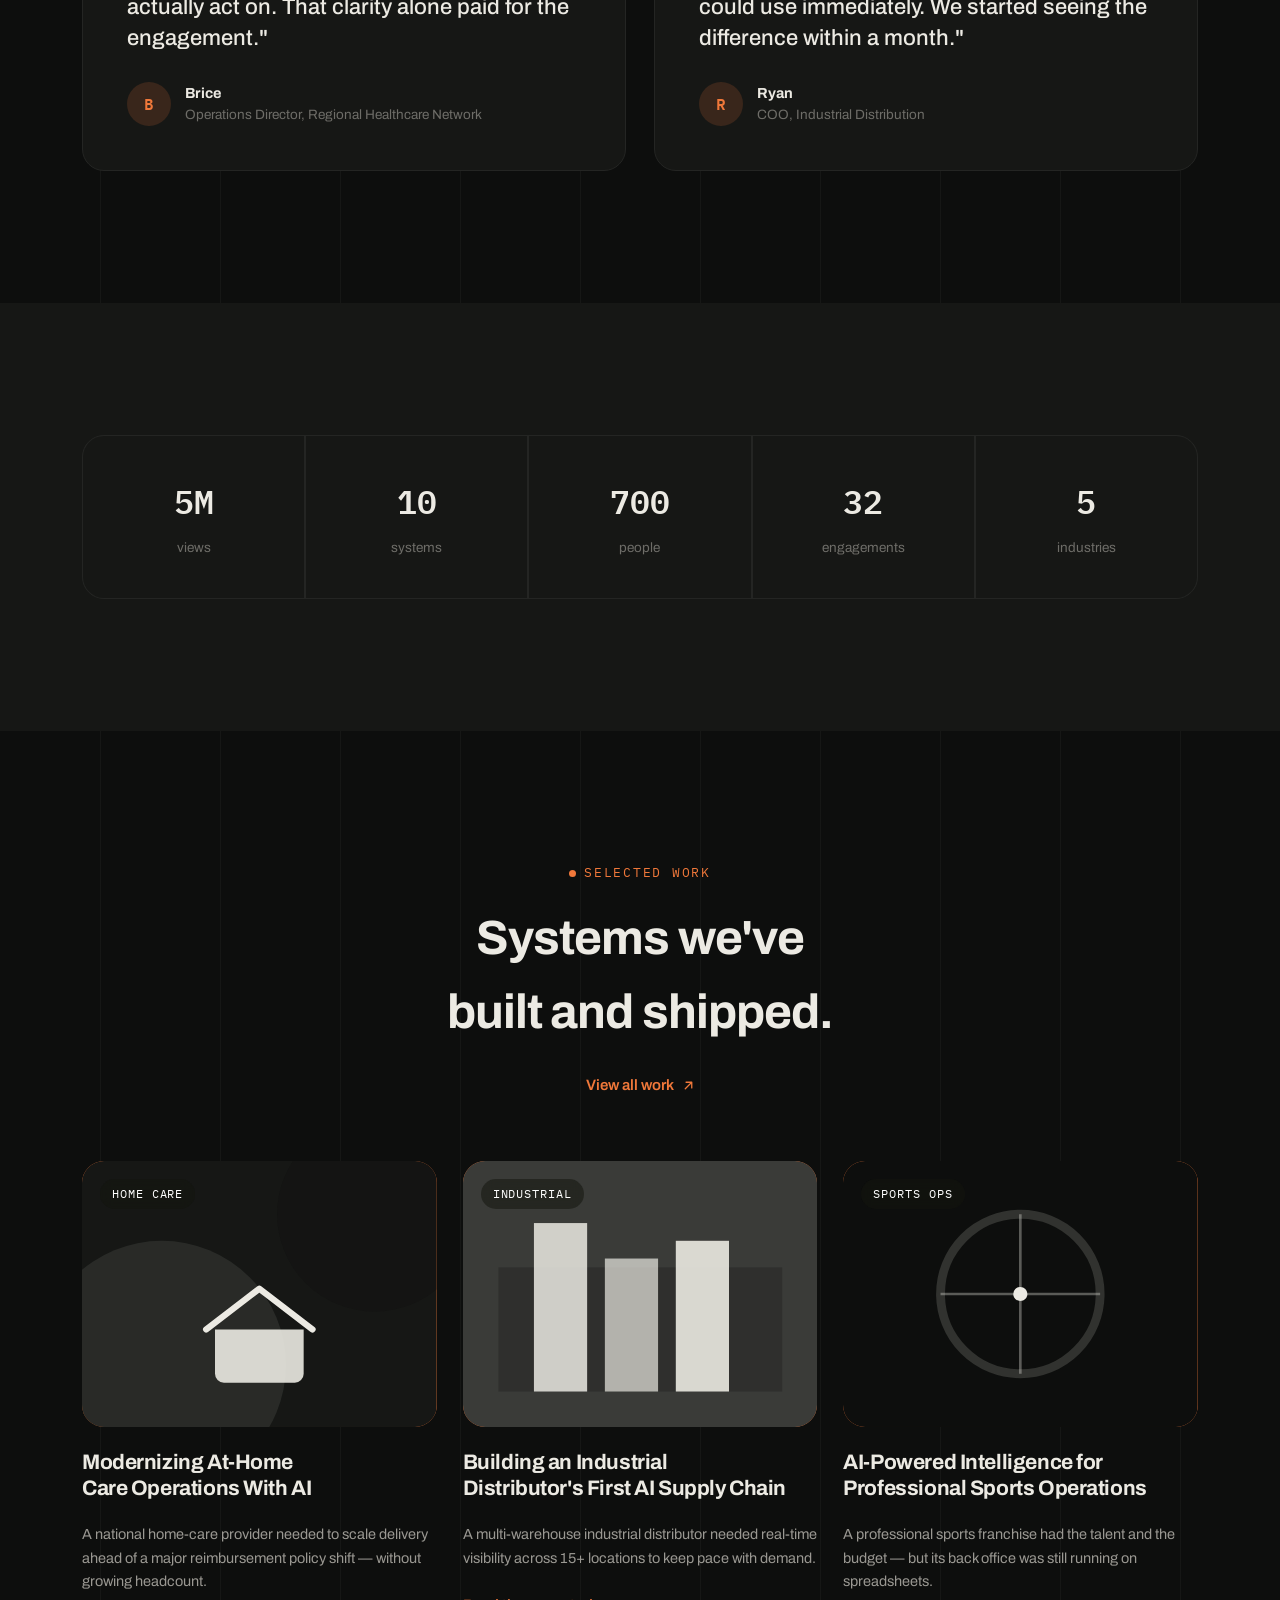
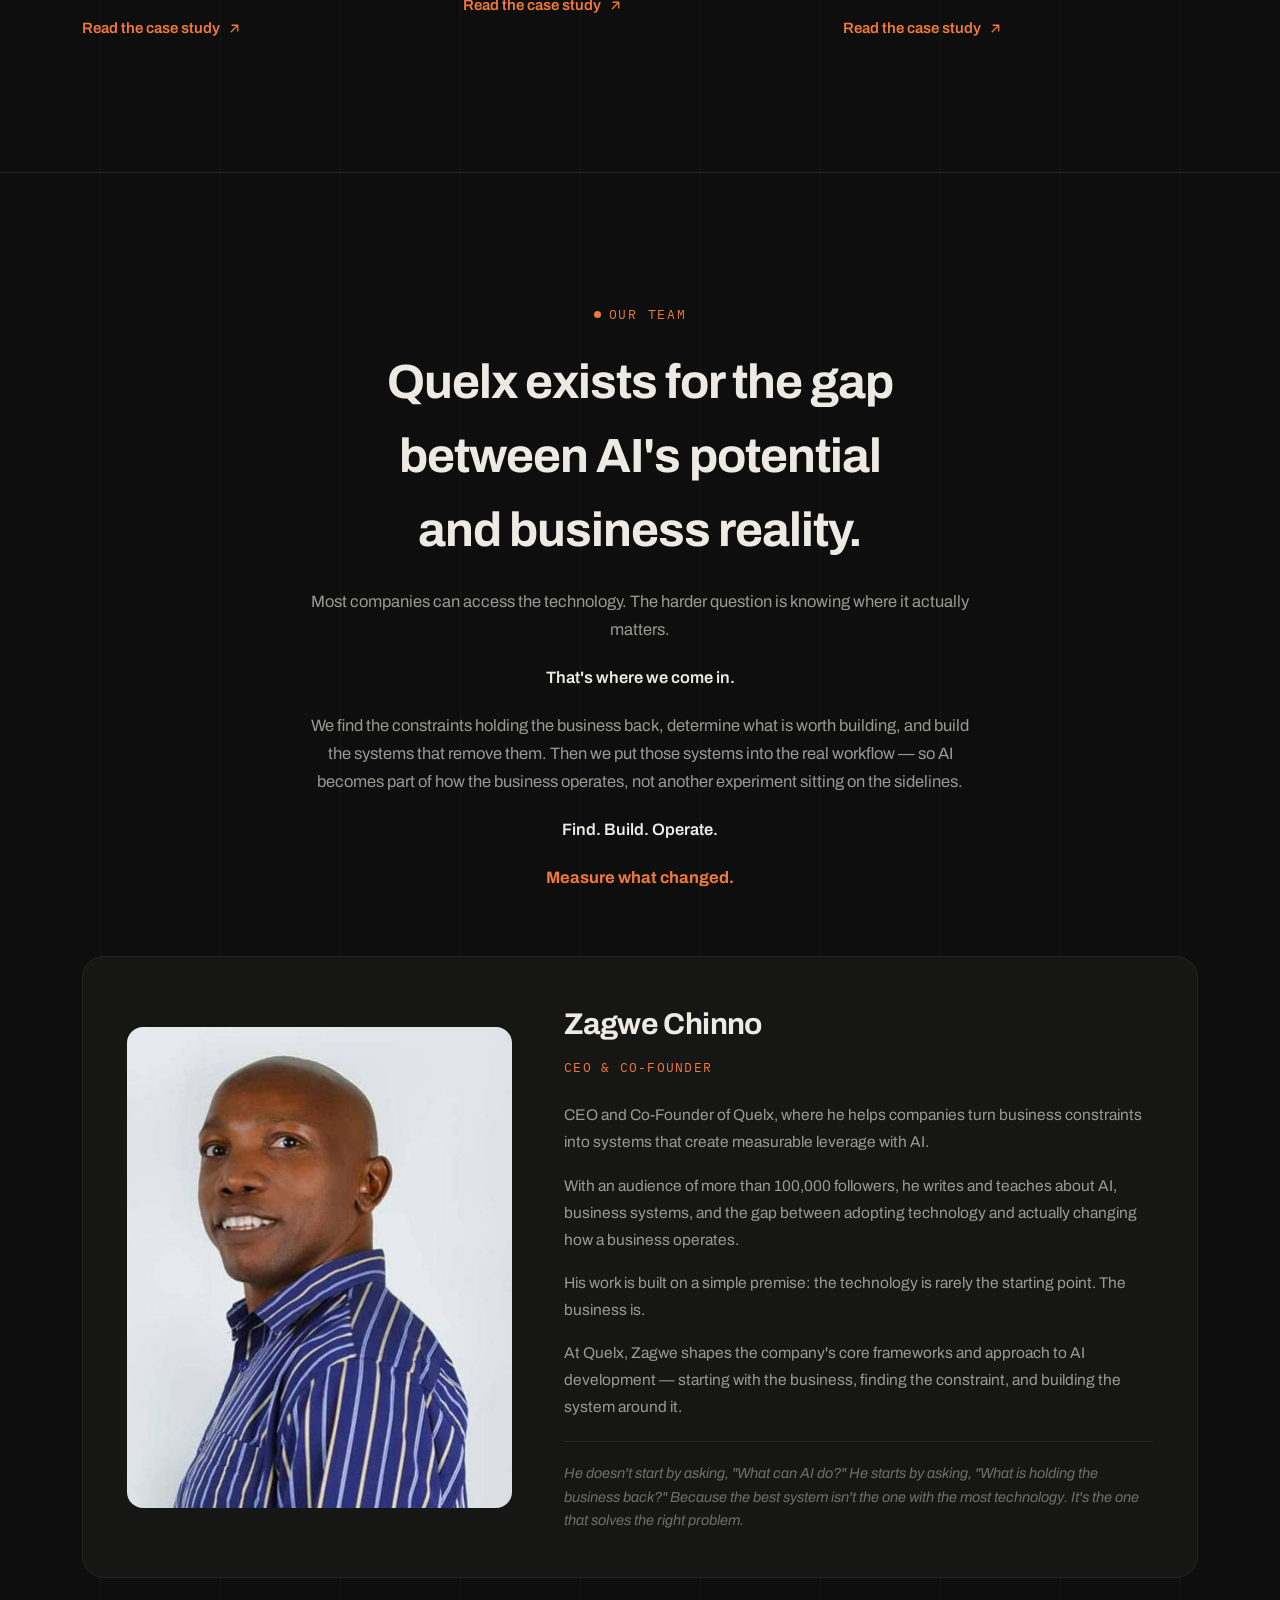
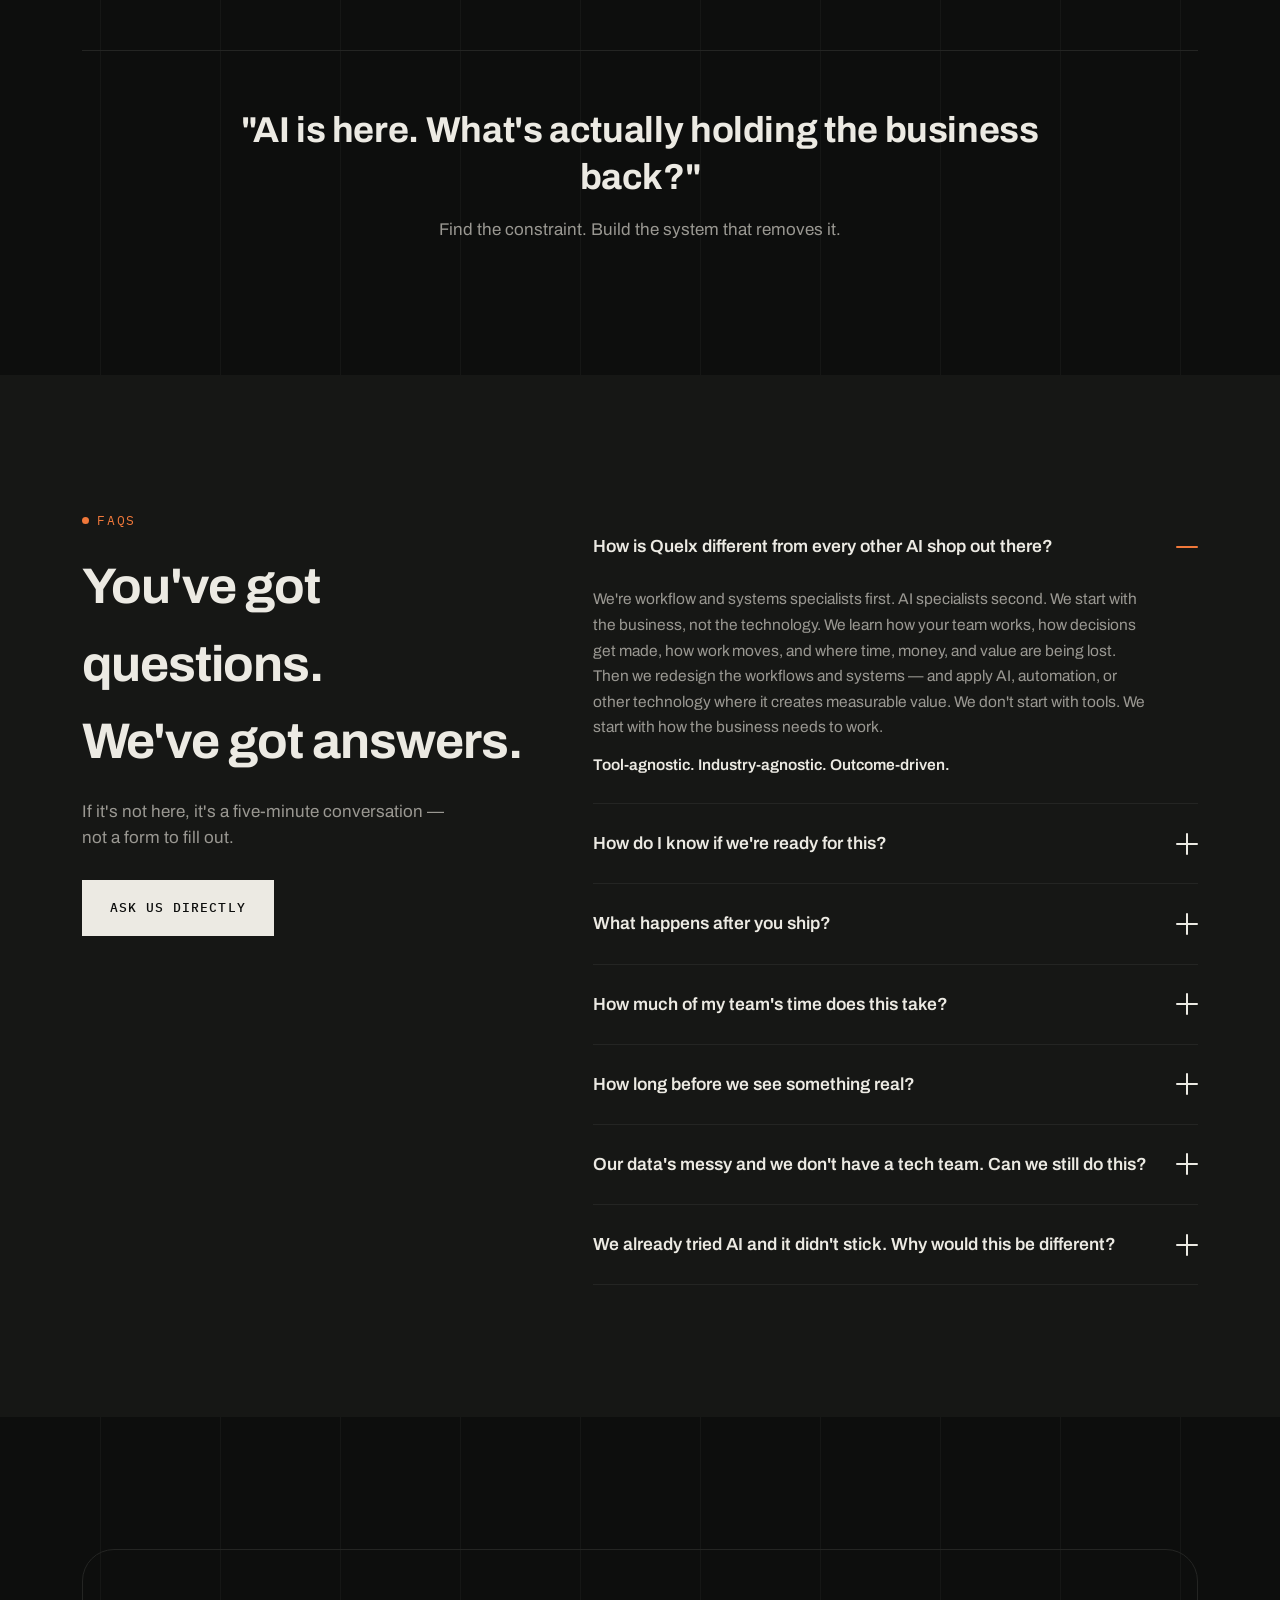
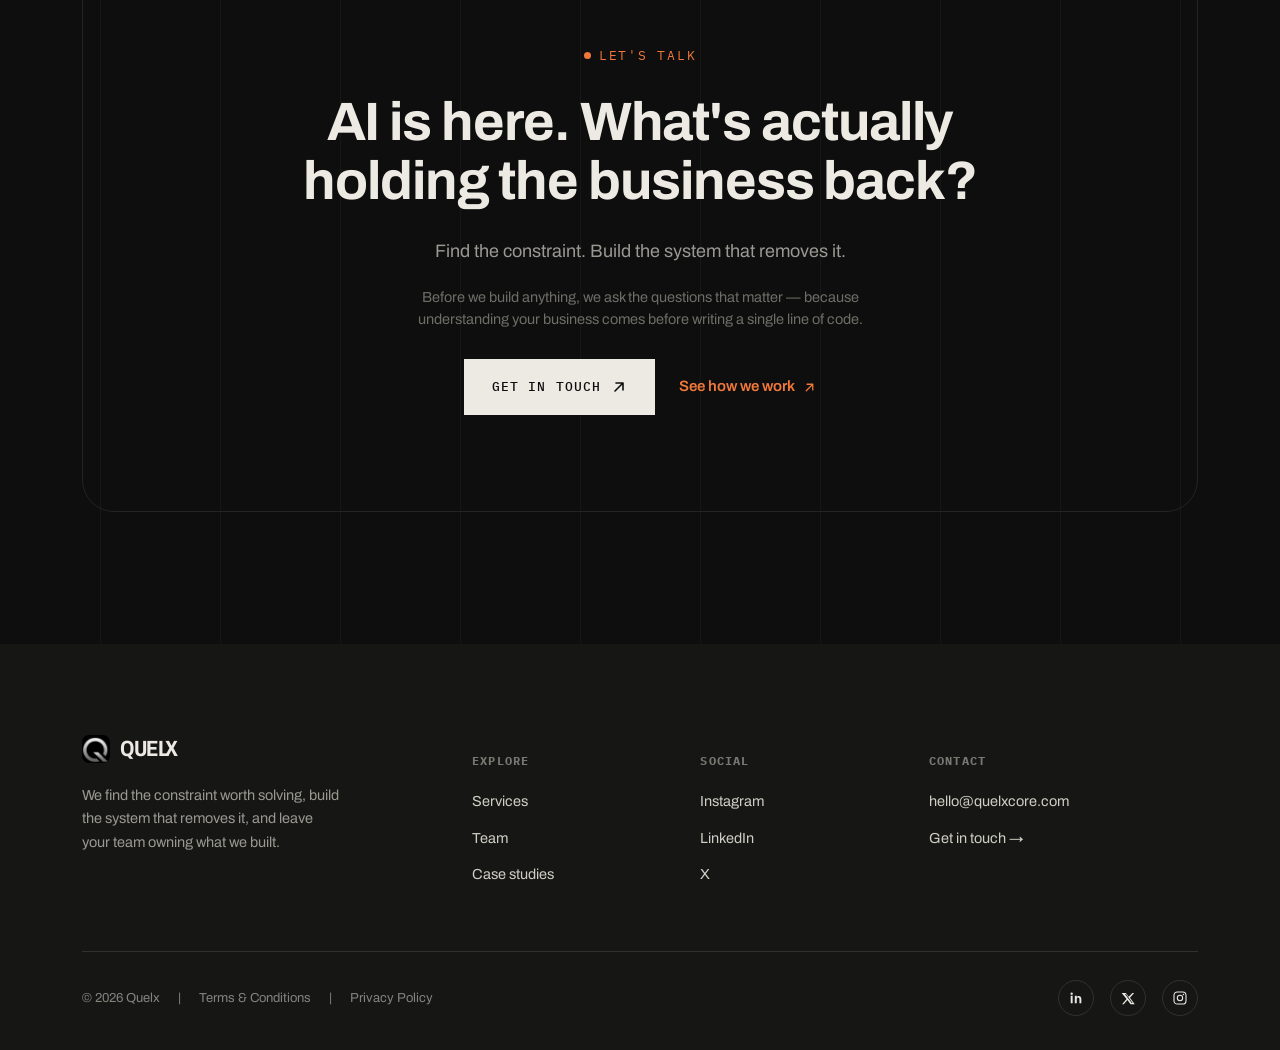
==== commit cff1b4d2: "Update the signature quote in all 4 locations Replace "AI is here. Most will react. The few who buil" ====
--- a/index.html
+++ b/index.html
@@ -389,8 +389,8 @@
       </div>
 
       <div class="team-quote reveal">
-        <p class="team-quote-main">"AI is here. Most will react. The few who build the system will lead."</p>
-        <p class="team-quote-sub">We build for those few<span class="dots">.......</span></p>
+        <p class="team-quote-main">"AI is here. What's actually holding the business back?"</p>
+        <p class="team-quote-sub">Find the constraint. Build the system that removes it.</p>
       </div>
     </div>
   </section>
@@ -444,8 +444,8 @@
     <div class="wrap">
       <div class="cta-box reveal">
         <span class="eyebrow" style="margin-bottom:0;">Let's talk</span>
-        <h2 class="cta-quote">AI is here. Most will react.<br>The few who build the system will <span class="accent">lead</span>.</h2>
-        <p>We build for those few.</p>
+        <h2>AI is here. What's actually holding the business back?</h2>
+        <p>Find the constraint. Build the system that removes it.</p>
         <p class="cta-note">Before we build anything, we ask the questions that matter — because understanding your business comes before writing a single line of code.</p>
         <div class="cta-actions">
           <a href="#work-with-us" class="btn btn-primary">
@@ -536,8 +536,8 @@
     </div>
 
     <div class="team-quote" style="border-top:1px solid var(--line);">
-      <p class="team-quote-main">"AI is here. Most will react. The few who build the system will lead."</p>
-      <p class="team-quote-sub">We build for those few.</p>
+      <p class="team-quote-main">"AI is here. What's actually holding the business back?"</p>
+      <p class="team-quote-sub">Find the constraint. Build the system that removes it.</p>
     </div>
   </div>
 </div>
@@ -615,8 +615,8 @@
     </div>
 
     <div class="team-quote" style="border-top:1px solid var(--line);">
-      <p class="team-quote-main">"AI is here. Most will react. The few who build the system will lead."</p>
-      <p class="team-quote-sub">We build for those few.</p>
+      <p class="team-quote-main">"AI is here. What's actually holding the business back?"</p>
+      <p class="team-quote-sub">Find the constraint. Build the system that removes it.</p>
     </div>
   </div>
 </div>
--- a/assets/css/site.css
+++ b/assets/css/site.css
@@ -205,7 +205,7 @@
   .section-head > div{ display:flex; flex-direction:column; align-items:center; }
   .section-head h2{ font-size:clamp(32px,4vw,48px); max-width:640px; }
   .section-head .link-arrow{ margin-top:8px; }
-  .process-intro{ max-width:640px; margin:0 auto 64px; text-align:center; display:flex; flex-direction:column; align-items:center; }
+  .process-intro{ max-width:640px; margin:0 0 64px; text-align:left; display:flex; flex-direction:column; align-items:flex-start; }
   .process-intro .kicker{ font-size:clamp(22px,2.6vw,30px); font-family:'Archivo',sans-serif; font-weight:700; color:var(--ink-soft); margin-bottom:10px; }
   .process-intro .kicker .accent{ color:var(--moss); }
 
@@ -365,7 +365,6 @@
     position:relative; overflow:hidden;
   }
   .cta-box h2{ font-size:clamp(32px,4.6vw,54px); max-width:780px; line-height:1.08; }
-  .cta-box h2.cta-quote{ white-space:nowrap; max-width:100%; font-size:clamp(8px, calc(3.2vw - 2px), 38px); }
   .cta-box .accent{ color:var(--moss); }
   .cta-box p{ color:var(--ink-soft); font-size:18px; }
   .cta-box .cta-note{ font-size:14.5px; color:var(--ink-faint); max-width:460px; margin-top:-8px; }
